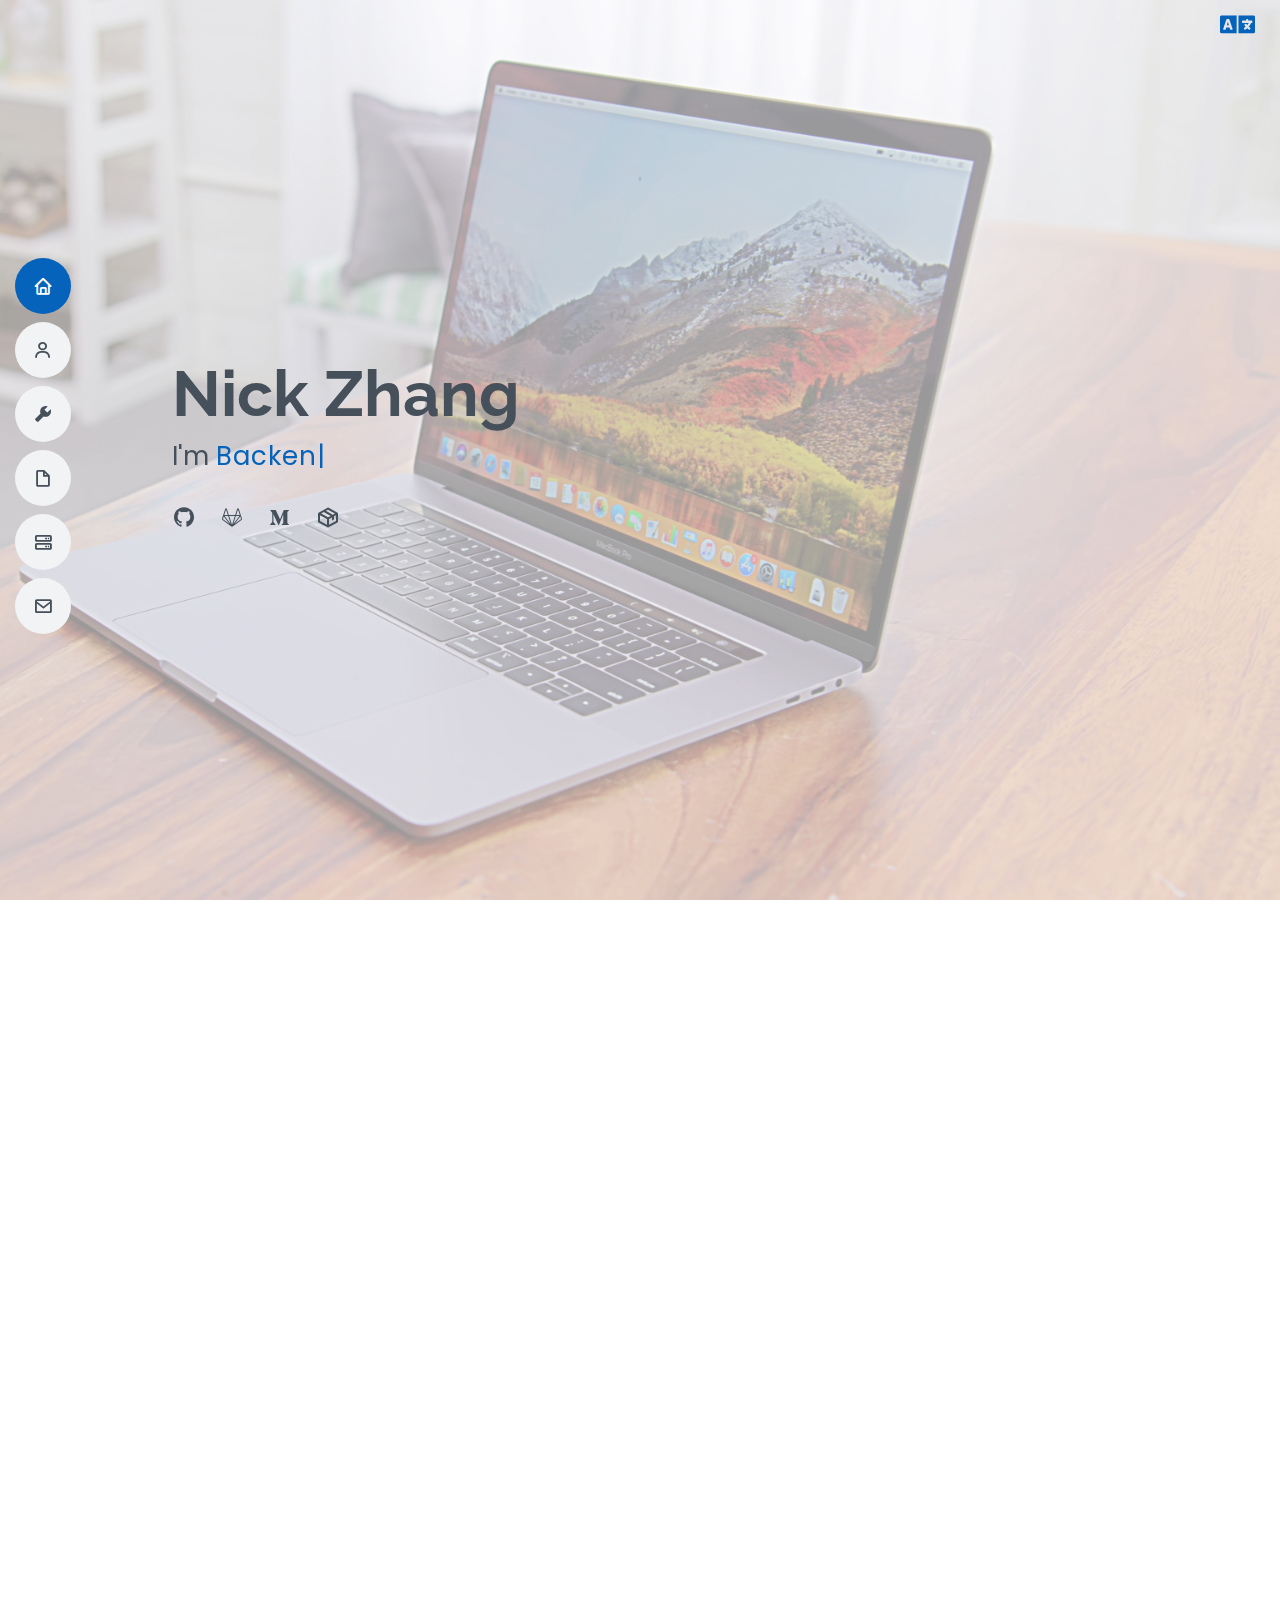
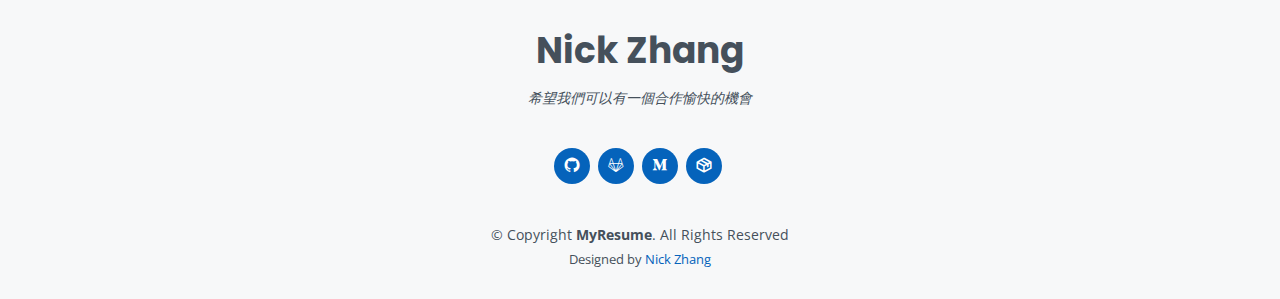
==== index_en.html @ 48a8ece5 "fix: 增肌index_en page(@nick)" ====
<!DOCTYPE html>
<html lang="en">

<head>
  <meta charset="utf-8">
  <meta content="width=device-width, initial-scale=1.0" name="viewport">

  <title>Resume</title>
  <meta content="" name="description">
  <meta content="" name="keywords">

  <!-- Favicons -->
  <link href="https://img.icons8.com/ios-glyphs/50/000000/resume.png" rel="icon">
  <link href="assets/img/apple-touch-icon.png" rel="apple-touch-icon">

  <!-- Google Fonts -->
  <link href="https://fonts.googleapis.com/css?family=Open+Sans:300,300i,400,400i,600,600i,700,700i|Raleway:300,300i,400,400i,500,500i,600,600i,700,700i|Poppins:300,300i,400,400i,500,500i,600,600i,700,700i" rel="stylesheet">

  <!-- Vendor CSS Files -->
  <link href="assets/vendor/aos/aos.css" rel="stylesheet">
  <link href="assets/vendor/bootstrap/css/bootstrap.min.css" rel="stylesheet">
  <link href="assets/vendor/bootstrap-icons/bootstrap-icons.css" rel="stylesheet">
  <link href="assets/vendor/boxicons/css/boxicons.min.css" rel="stylesheet">
  <link href="assets/vendor/glightbox/css/glightbox.min.css" rel="stylesheet">
  <link href="assets/vendor/swiper/swiper-bundle.min.css" rel="stylesheet">
  <link href="assets/vendor/fontawesome5/css/all.min.css" rel="stylesheet">

  <!-- Template Main CSS File -->
  <link href="assets/css/style.css" rel="stylesheet">

  <!-- =======================================================
  * Template Name: MyResume - v4.7.0
  * Template URL: https://bootstrapmade.com/free-html-bootstrap-template-my-resume/
  * Author: BootstrapMade.com
  * License: https://bootstrapmade.com/license/
  ======================================================== -->
</head>

<body>

  <!-- ======= Mobile nav toggle button ======= -->
  <!-- <button type="button" class="mobile-nav-toggle d-xl-none"><i class="bi bi-list mobile-nav-toggle"></i></button> -->
  <i class="bi bi-list mobile-nav-toggle d-xl-none"></i>
  <a href="./index.html" class="github"><i class="fas fa-language translation-nav-toggle"></i></a>
  
  <!-- ======= Header ======= -->
  <header id="header" class="d-flex flex-column justify-content-center">

    <nav id="navbar" class="navbar nav-menu">
      <ul>
        <li><a href="#hero" class="nav-link scrollto active"><i class="bx bx-home"></i> <span>Home</span></a></li>
        <li><a href="#about" class="nav-link scrollto"><i class="bx bx-user"></i> <span>About</span></a></li>
        <li><a href="#skills" class="nav-link scrollto"><i class="bx bxs-wrench"></i> <span>Skill</span></a></li>
        <li><a href="#resume" class="nav-link scrollto"><i class="bx bx-file-blank"></i> <span>Experience</span></a></li>
<!--        <li><a href="#portfolio" class="nav-link scrollto"><i class="bx bx-book-content"></i> <span>Portfolio</span></a></li>-->
        <li><a href="#services" class="nav-link scrollto"><i class="bx bx-server"></i> <span>Project</span></a></li>
        <li><a href="#contact" class="nav-link scrollto"><i class="bx bx-envelope"></i> <span>Contact</span></a></li>
      </ul>
    </nav><!-- .nav-menu -->

  </header><!-- End Header -->

  <!-- ======= Hero Section ======= -->
  <section id="hero" class="d-flex flex-column justify-content-center">
    <div class="container" data-aos="zoom-in" data-aos-delay="100">
      <h1>Nick Zhang</h1>
      <p>I'm <span class="typed" data-typed-items="Backend Developer, Project Manager, Programmer, Database Administer"></span></p>
      <div class="social-links">
        <a href="https://github.com/castion2293" target="_blank" class="github"><i class="bx bxl-github"></i></a>
        <a href="https://gitlab.com/castion2293" target="_blank" class="gitlab"><i class="bx bxl-gitlab"></i></a>
        <a href="https://castion2293.medium.com/" target="_blank" class="medium"><i class="bx bxl-medium"></i></a>
        <a href="https://packagist.org/users/castion2293/packages/" target="_blank" class="medium"><i class="bx bx-package"></i></a>
      </div>
    </div>
  </section><!-- End Hero -->

  <main id="main">

    <!-- ======= About Section ======= -->
    <section id="about" class="about">
      <div class="container" data-aos="fade-up">

        <div class="section-title">
          <h2>About</h2>
          <div class="d-none d-md-block">
            <p>我是一名喜歡研究程式開發的工程師，擅長後端的開發處理，主要是PHP語言，Laravel架構為主，資料庫的架構設計</p>
            <p>對於linux系統，docker容器，vue前端開發，分散式架構及Python爬蟲也有涉獵一些</p>
          </div>
          <div class="d-block d-md-none">
            <p>我是一名喜歡研究程式開發的工程師，擅長後端的開發處理，主要是PHP語言，Laravel架構為主，資料庫的架構設計，對於linux系統，docker容器，vue前端開發，分散式架構及Python爬蟲也有涉獵一些</p>
          </div>
        </div>

        <div class="row">
          <div class="col-lg-4">
            <img src="assets/img/DSC_0290.JPG" class="img-fluid" alt="">
          </div>
          <div class="col-lg-8 pt-4 pt-lg-0 content">
            <h3>基本資料</h3>
            <div class="row pt-3">
              <div class="col-lg-6">
                <ul>
                  <li><i class="bi bi-chevron-right"></i> <strong>姓名:</strong> <span>張榮凱</span></li>
                  <li><i class="bi bi-chevron-right"></i> <strong>生日:</strong> <span>1987/12/19</span></li>
                  <li><i class="bi bi-chevron-right"></i> <strong>學歷:</strong> <span>大學</span></li>
                  <li><i class="bi bi-chevron-right"></i> <strong>居住地:</strong> <span>台中, 台灣</span></li>
                </ul>
              </div>
              <div class="col-lg-6">
                <ul>
                  <li><i class="bi bi-chevron-right"></i> <strong>電話:</strong> <span>0968-751-760</span></li>
                  <li><i class="bi bi-chevron-right"></i> <strong>Email:</strong> <span>castion2293@yahoo.com.tw</span></li>
                  <li><i class="bi bi-chevron-right"></i> <strong>Line ID:</strong> <span>castion2293</span></li>
                  <li><i class="bi bi-chevron-right"></i> <strong>Telegram:</strong> <span>castion2293</span></li>
                </ul>
              </div>
            </div>
            <p class="p-3">
              目前在一家遊戲開發公司當任後端開發部門主管，專案開發負責人及資料庫維護管理者，帶領團隊人數約5人，程式開發經驗已經超過5年以上
            </p>
          </div>
        </div>

      </div>
    </section><!-- End About Section -->

    <!-- ======= Facts Section ======= -->
<!--    <section id="facts" class="facts">-->
<!--      <div class="container" data-aos="fade-up">-->

<!--        <div class="section-title">-->
<!--          <h2>Facts</h2>-->
<!--          <p>Magnam dolores commodi suscipit. Necessitatibus eius consequatur ex aliquid fuga eum quidem. Sit sint consectetur velit. Quisquam quos quisquam cupiditate. Et nemo qui impedit suscipit alias ea. Quia fugiat sit in iste officiis commodi quidem hic quas.</p>-->
<!--        </div>-->

<!--        <div class="row">-->

<!--          <div class="col-lg-3 col-md-6">-->
<!--            <div class="count-box">-->
<!--              <i class="bi bi-emoji-smile"></i>-->
<!--              <span data-purecounter-start="0" data-purecounter-end="232" data-purecounter-duration="1" class="purecounter"></span>-->
<!--              <p>Happy Clients</p>-->
<!--            </div>-->
<!--          </div>-->

<!--          <div class="col-lg-3 col-md-6 mt-5 mt-md-0">-->
<!--            <div class="count-box">-->
<!--              <i class="bi bi-journal-richtext"></i>-->
<!--              <span data-purecounter-start="0" data-purecounter-end="521" data-purecounter-duration="1" class="purecounter"></span>-->
<!--              <p>Projects</p>-->
<!--            </div>-->
<!--          </div>-->

<!--          <div class="col-lg-3 col-md-6 mt-5 mt-lg-0">-->
<!--            <div class="count-box">-->
<!--              <i class="bi bi-headset"></i>-->
<!--              <span data-purecounter-start="0" data-purecounter-end="1463" data-purecounter-duration="1" class="purecounter"></span>-->
<!--              <p>Hours Of Support</p>-->
<!--            </div>-->
<!--          </div>-->

<!--          <div class="col-lg-3 col-md-6 mt-5 mt-lg-0">-->
<!--            <div class="count-box">-->
<!--              <i class="bi bi-award"></i>-->
<!--              <span data-purecounter-start="0" data-purecounter-end="25" data-purecounter-duration="1" class="purecounter"></span>-->
<!--              <p>Awards</p>-->
<!--            </div>-->
<!--          </div>-->

<!--        </div>-->

<!--      </div>-->
<!--    </section>&lt;!&ndash; End Facts Section &ndash;&gt;-->

    <!-- ======= Skills Section ======= -->
    <section id="skills" class="skills section-bg">
      <div class="container" data-aos="fade-up">

        <div class="section-title">
          <h2>Skill</h2>
        </div>

        <div class="row skills-content">

          <div class="col-lg-6">
            <div class="progress">
              <span class="skill">PHP <i class="val">100%</i></span>
              <div class="progress-bar-wrap">
                <div class="progress-bar" role="progressbar" aria-valuenow="100" aria-valuemin="0" aria-valuemax="100"></div>
              </div>
            </div>
            <div class="progress">
              <span class="skill">MySQL <i class="val">100%</i></span>
              <div class="progress-bar-wrap">
                <div class="progress-bar" role="progressbar" aria-valuenow="100" aria-valuemin="0" aria-valuemax="100"></div>
              </div>
            </div>
            <div class="progress">
              <span class="skill">Redis <i class="val">90%</i></span>
              <div class="progress-bar-wrap">
                <div class="progress-bar" role="progressbar" aria-valuenow="90" aria-valuemin="0" aria-valuemax="100"></div>
              </div>
            </div>
            <div class="progress">
              <span class="skill">Linux <i class="val">90%</i></span>
              <div class="progress-bar-wrap">
                <div class="progress-bar" role="progressbar" aria-valuenow="90" aria-valuemin="0" aria-valuemax="100"></div>
              </div>
            </div>
            <div class="progress">
              <span class="skill">Gitlab CI/CD <i class="val">90%</i></span>
              <div class="progress-bar-wrap">
                <div class="progress-bar" role="progressbar" aria-valuenow="90" aria-valuemin="0" aria-valuemax="100"></div>
              </div>
            </div>
            <div class="progress">
              <span class="skill">Kubernetes <i class="val">80%</i></span>
              <div class="progress-bar-wrap">
                <div class="progress-bar" role="progressbar" aria-valuenow="80" aria-valuemin="0" aria-valuemax="100"></div>
              </div>
            </div>
            <div class="progress">
              <span class="skill">CSS <i class="val">70%</i></span>
              <div class="progress-bar-wrap">
                <div class="progress-bar" role="progressbar" aria-valuenow="70" aria-valuemin="0" aria-valuemax="100"></div>
              </div>
            </div>
            <div class="progress">
              <span class="skill">Vue.js <i class="val">80%</i></span>
              <div class="progress-bar-wrap">
                <div class="progress-bar" role="progressbar" aria-valuenow="80" aria-valuemin="0" aria-valuemax="100"></div>
              </div>
            </div>
            <div class="progress">
              <span class="skill">GCP <i class="val">80%</i></span>
              <div class="progress-bar-wrap">
                <div class="progress-bar" role="progressbar" aria-valuenow="80" aria-valuemin="0" aria-valuemax="100"></div>
              </div>
            </div>

          </div>

          <div class="col-lg-6">
            <div class="progress">
              <span class="skill">Laravel <i class="val">100%</i></span>
              <div class="progress-bar-wrap">
                <div class="progress-bar" role="progressbar" aria-valuenow="100" aria-valuemin="0" aria-valuemax="100"></div>
              </div>
            </div>
            <div class="progress">
              <span class="skill">Git <i class="val">90%</i></span>
              <div class="progress-bar-wrap">
                <div class="progress-bar" role="progressbar" aria-valuenow="90" aria-valuemin="0" aria-valuemax="100"></div>
              </div>
            </div>
            <div class="progress">
              <span class="skill">MongoDB <i class="val">90%</i></span>
              <div class="progress-bar-wrap">
                <div class="progress-bar" role="progressbar" aria-valuenow="90" aria-valuemin="0" aria-valuemax="100"></div>
              </div>
            </div>
            <div class="progress">
              <span class="skill">Ubuntu <i class="val">80%</i></span>
              <div class="progress-bar-wrap">
                <div class="progress-bar" role="progressbar" aria-valuenow="80" aria-valuemin="0" aria-valuemax="100"></div>
              </div>
            </div>
            <div class="progress">
              <span class="skill">Docker <i class="val">80%</i></span>
              <div class="progress-bar-wrap">
                <div class="progress-bar" role="progressbar" aria-valuenow="80" aria-valuemin="0" aria-valuemax="100"></div>
              </div>
            </div>
            <div class="progress">
              <span class="skill">HTML <i class="val">100%</i></span>
              <div class="progress-bar-wrap">
                <div class="progress-bar" role="progressbar" aria-valuenow="100" aria-valuemin="0" aria-valuemax="100"></div>
              </div>
            </div>
            <div class="progress">
              <span class="skill">Javascript <i class="val">80%</i></span>
              <div class="progress-bar-wrap">
                <div class="progress-bar" role="progressbar" aria-valuenow="80" aria-valuemin="0" aria-valuemax="100"></div>
              </div>
            </div>
            <div class="progress">
              <span class="skill">Python <i class="val">70%</i></span>
              <div class="progress-bar-wrap">
                <div class="progress-bar" role="progressbar" aria-valuenow="70" aria-valuemin="0" aria-valuemax="100"></div>
              </div>
            </div>
            <div class="progress">
              <span class="skill">AWS <i class="val">80%</i></span>
              <div class="progress-bar-wrap">
                <div class="progress-bar" role="progressbar" aria-valuenow="80" aria-valuemin="0" aria-valuemax="100"></div>
              </div>
            </div>

          </div>

        </div>

      </div>
    </section><!-- End Skills Section -->

    <!-- ======= Resume Section ======= -->
    <section id="resume" class="resume">
      <div class="container" data-aos="fade-up">

        <div class="section-title">
          <h2>Experience</h2>
        </div>

        <div class="row">
          <div class="col-lg-6">
            <h3 class="resume-title">工作</h3>
            <div class="resume-item">
              <h4>後端部門主管</h4>
              <h5>2020 - 現在</h5>
              <p><em>雍海科技, 台中</em></p>
              <ul>
                <li>後端部門負責人</li>
                <li>管理後端團隊 人數5人</li>
                <li>專案開發與決策設計負責人</li>
                <li>PHP後端程式開發 / gitlab CI/CD 自動化部屬 / GCP雲端主機架設 </li>
                <li>例行維護工作與新功能添加 </li>
              </ul>
              <p><em>實務經驗</em></p>
              <ul>
                <li>資料庫讀寫分離(MySQL)，並使用索引優化百萬級別的大表</li>
                <li>NoSQL應用(使用MongoDB)</li>
                <li>為舊有專案翻修Lagacy Code並補上單元測試及應用端的效能改善</li>
              </ul>
            </div>
            <div class="resume-item">
              <h4>後端工程師</h4>
              <h5>2017 - 2020</h5>
              <p><em>儁上科技, 台中</em></p>
              <ul>
                <li>開發遊戲平台及後台管理系統(Laravel框架)</li>
                <li>功能模組抽離 / 第三方API串接 / 微服務導向設計</li>
                <li>舊專案重構及測試撰寫</li>
              </ul>
              <p><em>實務經驗</em></p>
              <ul>
                <li>大型遊戲前台及後台開發，可供上萬會員使用</li>
                <li>遊戲功能模組獨立成分散式架構，供第三方客戶串接更加方便</li>
              </ul>
            </div>
            <div class="resume-item">
              <h4>技術服務工程師</h4>
              <h5>2015 - 2016</h5>
              <p><em>羅博特科技, 台中</em></p>
              <ul>
                <li>協助客戶導入機械手臂自動化並做問題排除</li>
                <li>反應客戶問題並以英文與原廠溝通</li>
              </ul>
              <p><em>實務經驗</em></p>
              <ul>
                <li>PC base與Robot系統整合</li>
                <li>Robot與視覺整合及動態追片</li>
                <li>4軸及6軸Robot自動化應用</li>
              </ul>
            </div>
          </div>
          <div class="col-lg-6">
            <h3 class="resume-title">學歷</h3>
            <div class="resume-item">
              <h4>電腦科學</h4>
              <h5>2016 - 2017</h5>
              <p><em>LDS Business College, Salt Lake City, UT</em></p>
              <ul>
                <li>設計線上點餐系統 並以此作品參加校內創業競賽</li>
              </ul>
            </div>
            <div class="resume-item">
              <h4>機械工程</h4>
              <h5>2006 - 2010</h5>
              <p><em>中興大學, 台中</em></p>
              <ul>
                <li>C語言撰寫OpenCV影像處理</li>
                <li>專題競賽全系第三名</li>
              </ul>
            </div>
          </div>
        </div>

      </div>
    </section><!-- End Resume Section -->

    <!-- ======= Portfolio Section ======= -->
<!--    <section id="portfolio" class="portfolio section-bg">-->
<!--      <div class="container" data-aos="fade-up">-->

<!--        <div class="section-title">-->
<!--          <h2>Portfolio</h2>-->
<!--          <p>Magnam dolores commodi suscipit. Necessitatibus eius consequatur ex aliquid fuga eum quidem. Sit sint consectetur velit. Quisquam quos quisquam cupiditate. Et nemo qui impedit suscipit alias ea. Quia fugiat sit in iste officiis commodi quidem hic quas.</p>-->
<!--        </div>-->

<!--        <div class="row">-->
<!--          <div class="col-lg-12 d-flex justify-content-center" data-aos="fade-up" data-aos-delay="100">-->
<!--            <ul id="portfolio-flters">-->
<!--              <li data-filter="*" class="filter-active">All</li>-->
<!--              <li data-filter=".filter-app">App</li>-->
<!--              <li data-filter=".filter-card">Card</li>-->
<!--              <li data-filter=".filter-web">Web</li>-->
<!--            </ul>-->
<!--          </div>-->
<!--        </div>-->

<!--        <div class="row portfolio-container" data-aos="fade-up" data-aos-delay="200">-->

<!--          <div class="col-lg-4 col-md-6 portfolio-item filter-app">-->
<!--            <div class="portfolio-wrap">-->
<!--              <img src="assets/img/portfolio/portfolio-1.jpg" class="img-fluid" alt="">-->
<!--              <div class="portfolio-info">-->
<!--                <h4>App 1</h4>-->
<!--                <p>App</p>-->
<!--                <div class="portfolio-links">-->
<!--                  <a href="assets/img/portfolio/portfolio-1.jpg" data-gallery="portfolioGallery" class="portfolio-lightbox" title="App 1"><i class="bx bx-plus"></i></a>-->
<!--                  <a href="portfolio-details.html" class="portfolio-details-lightbox" data-glightbox="type: external" title="Portfolio Details"><i class="bx bx-link"></i></a>-->
<!--                </div>-->
<!--              </div>-->
<!--            </div>-->
<!--          </div>-->

<!--          <div class="col-lg-4 col-md-6 portfolio-item filter-web">-->
<!--            <div class="portfolio-wrap">-->
<!--              <img src="assets/img/portfolio/portfolio-2.jpg" class="img-fluid" alt="">-->
<!--              <div class="portfolio-info">-->
<!--                <h4>Web 3</h4>-->
<!--                <p>Web</p>-->
<!--                <div class="portfolio-links">-->
<!--                  <a href="assets/img/portfolio/portfolio-2.jpg" data-gallery="portfolioGallery" class="portfolio-lightbox" title="Web 3"><i class="bx bx-plus"></i></a>-->
<!--                  <a href="portfolio-details.html" class="portfolio-details-lightbox" data-glightbox="type: external" title="Portfolio Details"><i class="bx bx-link"></i></a>-->
<!--                </div>-->
<!--              </div>-->
<!--            </div>-->
<!--          </div>-->

<!--          <div class="col-lg-4 col-md-6 portfolio-item filter-app">-->
<!--            <div class="portfolio-wrap">-->
<!--              <img src="assets/img/portfolio/portfolio-3.jpg" class="img-fluid" alt="">-->
<!--              <div class="portfolio-info">-->
<!--                <h4>App 2</h4>-->
<!--                <p>App</p>-->
<!--                <div class="portfolio-links">-->
<!--                  <a href="assets/img/portfolio/portfolio-3.jpg" data-gallery="portfolioGallery" class="portfolio-lightbox" title="App 2"><i class="bx bx-plus"></i></a>-->
<!--                  <a href="portfolio-details.html" class="portfolio-details-lightbox" data-glightbox="type: external" title="Portfolio Details"><i class="bx bx-link"></i></a>-->
<!--                </div>-->
<!--              </div>-->
<!--            </div>-->
<!--          </div>-->

<!--          <div class="col-lg-4 col-md-6 portfolio-item filter-card">-->
<!--            <div class="portfolio-wrap">-->
<!--              <img src="assets/img/portfolio/portfolio-4.jpg" class="img-fluid" alt="">-->
<!--              <div class="portfolio-info">-->
<!--                <h4>Card 2</h4>-->
<!--                <p>Card</p>-->
<!--                <div class="portfolio-links">-->
<!--                  <a href="assets/img/portfolio/portfolio-4.jpg" data-gallery="portfolioGallery" class="portfolio-lightbox" title="Card 2"><i class="bx bx-plus"></i></a>-->
<!--                  <a href="portfolio-details.html" class="portfolio-details-lightbox" data-glightbox="type: external" title="Portfolio Details"><i class="bx bx-link"></i></a>-->
<!--                </div>-->
<!--              </div>-->
<!--            </div>-->
<!--          </div>-->

<!--          <div class="col-lg-4 col-md-6 portfolio-item filter-web">-->
<!--            <div class="portfolio-wrap">-->
<!--              <img src="assets/img/portfolio/portfolio-5.jpg" class="img-fluid" alt="">-->
<!--              <div class="portfolio-info">-->
<!--                <h4>Web 2</h4>-->
<!--                <p>Web</p>-->
<!--                <div class="portfolio-links">-->
<!--                  <a href="assets/img/portfolio/portfolio-5.jpg" data-gallery="portfolioGallery" class="portfolio-lightbox" title="Web 2"><i class="bx bx-plus"></i></a>-->
<!--                  <a href="portfolio-details.html" class="portfolio-details-lightbox" data-glightbox="type: external" title="Portfolio Details"><i class="bx bx-link"></i></a>-->
<!--                </div>-->
<!--              </div>-->
<!--            </div>-->
<!--          </div>-->

<!--          <div class="col-lg-4 col-md-6 portfolio-item filter-app">-->
<!--            <div class="portfolio-wrap">-->
<!--              <img src="assets/img/portfolio/portfolio-6.jpg" class="img-fluid" alt="">-->
<!--              <div class="portfolio-info">-->
<!--                <h4>App 3</h4>-->
<!--                <p>App</p>-->
<!--                <div class="portfolio-links">-->
<!--                  <a href="assets/img/portfolio/portfolio-6.jpg" data-gallery="portfolioGallery" class="portfolio-lightbox" title="App 3"><i class="bx bx-plus"></i></a>-->
<!--                  <a href="portfolio-details.html" class="portfolio-details-lightbox" data-glightbox="type: external" title="Portfolio Details"><i class="bx bx-link"></i></a>-->
<!--                </div>-->
<!--              </div>-->
<!--            </div>-->
<!--          </div>-->

<!--          <div class="col-lg-4 col-md-6 portfolio-item filter-card">-->
<!--            <div class="portfolio-wrap">-->
<!--              <img src="assets/img/portfolio/portfolio-7.jpg" class="img-fluid" alt="">-->
<!--              <div class="portfolio-info">-->
<!--                <h4>Card 1</h4>-->
<!--                <p>Card</p>-->
<!--                <div class="portfolio-links">-->
<!--                  <a href="assets/img/portfolio/portfolio-7.jpg" data-gallery="portfolioGallery" class="portfolio-lightbox" title="Card 1"><i class="bx bx-plus"></i></a>-->
<!--                  <a href="portfolio-details.html" class="portfolio-details-lightbox" data-glightbox="type: external" title="Portfolio Details"><i class="bx bx-link"></i></a>-->
<!--                </div>-->
<!--              </div>-->
<!--            </div>-->
<!--          </div>-->

<!--          <div class="col-lg-4 col-md-6 portfolio-item filter-card">-->
<!--            <div class="portfolio-wrap">-->
<!--              <img src="assets/img/portfolio/portfolio-8.jpg" class="img-fluid" alt="">-->
<!--              <div class="portfolio-info">-->
<!--                <h4>Card 3</h4>-->
<!--                <p>Card</p>-->
<!--                <div class="portfolio-links">-->
<!--                  <a href="assets/img/portfolio/portfolio-8.jpg" data-gallery="portfolioGallery" class="portfolio-lightbox" title="Card 3"><i class="bx bx-plus"></i></a>-->
<!--                  <a href="portfolio-details.html" class="portfolio-details-lightbox" data-glightbox="type: external" title="Portfolio Details"><i class="bx bx-link"></i></a>-->
<!--                </div>-->
<!--              </div>-->
<!--            </div>-->
<!--          </div>-->

<!--          <div class="col-lg-4 col-md-6 portfolio-item filter-web">-->
<!--            <div class="portfolio-wrap">-->
<!--              <img src="assets/img/portfolio/portfolio-9.jpg" class="img-fluid" alt="">-->
<!--              <div class="portfolio-info">-->
<!--                <h4>Web 3</h4>-->
<!--                <p>Web</p>-->
<!--                <div class="portfolio-links">-->
<!--                  <a href="assets/img/portfolio/portfolio-9.jpg" data-gallery="portfolioGallery" class="portfolio-lightbox" title="Web 3"><i class="bx bx-plus"></i></a>-->
<!--                  <a href="portfolio-details.html" class="portfolio-details-lightbox" data-glightbox="type: external" title="Portfolio Details"><i class="bx bx-link"></i></a>-->
<!--                </div>-->
<!--              </div>-->
<!--            </div>-->
<!--          </div>-->

<!--        </div>-->

<!--      </div>-->
<!--    </section>&lt;!&ndash; End Portfolio Section &ndash;&gt;-->

    <!-- ======= Services Section ======= -->
    <section id="services" class="services">
      <div class="container" data-aos="fade-up">

        <div class="section-title">
          <h2>Project</h2>
        </div>

        <h3>套件開發</h3>

        <div class="row my-3">
          <div class="col-lg-4 col-md-6 my-1" data-aos="zoom-in" data-aos-delay="100">
            <div class="icon-box iconbox-blue">
              <div class="icon">
                <svg width="100" height="100" viewBox="0 0 600 600" xmlns="http://www.w3.org/2000/svg">
                  <path stroke="none" stroke-width="0" fill="#f5f5f5" d="M300,521.0016835830174C376.1290562159157,517.8887921683347,466.0731472004068,529.7835943286574,510.70327084640275,468.03025145048787C554.3714126377745,407.6079735673963,508.03601936045806,328.9844924480964,491.2728898941984,256.3432110539036C474.5976632858925,184.082847569629,479.9380746630129,96.60480741107993,416.23090153303,58.64404602377083C348.86323505073057,18.502131276798302,261.93793281208167,40.57373210992963,193.5410806939664,78.93577620505333C130.42746243093433,114.334589627462,98.30271207620316,179.96522072025542,76.75703585869454,249.04625023123273C51.97151888228291,328.5150500222984,13.704378332031375,421.85034740162234,66.52175969318436,486.19268352777647C119.04800174914682,550.1803526380478,217.28368757567262,524.383925680826,300,521.0016835830174"></path>
                </svg>
                <i class="bx bx-history"></i>
              </div>
              <h4>operation-record</h4>
              <p>操作紀錄 - 收集器</p>
              <a href="https://github.com/castion2293/operation-record" target="_blank" class="github">
                <i class="bx bxl-github h1"></i>
              </a>
            </div>
          </div>

          <div class="col-lg-4 col-md-6 my-1" data-aos="zoom-in" data-aos-delay="200">
            <div class="icon-box iconbox-orange ">
              <div class="icon">
                <svg width="100" height="100" viewBox="0 0 600 600" xmlns="http://www.w3.org/2000/svg">
                  <path stroke="none" stroke-width="0" fill="#f5f5f5" d="M300,582.0697525312426C382.5290701553225,586.8405444964366,449.9789794690241,525.3245884688669,502.5850820975895,461.55621195738473C556.606425686781,396.0723002908107,615.8543463187945,314.28637112970534,586.6730223649479,234.56875336149918C558.9533121215079,158.8439757836574,454.9685369536778,164.00468322053177,381.49747125262974,130.76875717737553C312.15926192815925,99.40240125094834,248.97055460311594,18.661163978235184,179.8680185752513,50.54337015887873C110.5421016452524,82.52863877960104,119.82277516462835,180.83849132639028,109.12597500060166,256.43424936330496C100.08760227029461,320.3096726198365,92.17705696193138,384.0621239912766,124.79988738764834,439.7174275375508C164.83382741302287,508.01625554203684,220.96474134820875,577.5009287672846,300,582.0697525312426"></path>
                </svg>
                <i class="bx bxs-user-badge"></i>
              </div>
              <h4>permission</h4>
              <p>權限管理器</p>
              <a href="https://github.com/castion2293/permission" target="_blank" class="github">
                <i class="bx bxl-github h1"></i>
              </a>
            </div>
          </div>

          <div class="col-lg-4 col-md-6 my-1" data-aos="zoom-in" data-aos-delay="300">
            <div class="icon-box iconbox-pink">
              <div class="icon">
                <svg width="100" height="100" viewBox="0 0 600 600" xmlns="http://www.w3.org/2000/svg">
                  <path stroke="none" stroke-width="0" fill="#f5f5f5" d="M300,541.5067337569781C382.14930387511276,545.0595476570109,479.8736841581634,548.3450877840088,526.4010558755058,480.5488172755941C571.5218469581645,414.80211281144784,517.5187510058486,332.0715597781072,496.52539010469104,255.14436215662573C477.37192572678356,184.95920475031193,473.57363656557914,105.61284051026155,413.0603344069578,65.22779650032875C343.27470386102294,18.654635553484475,251.2091493199835,5.337323636656869,175.0934190732945,40.62881213300186C97.87086631185822,76.43348514350839,51.98124368387456,156.15599469081315,36.44837278890362,239.84606092416172C21.716077023791087,319.22268207091537,43.775223500013084,401.1760424656574,96.891909868211,461.97329694683043C147.22146801428983,519.5804099606455,223.5754009179313,538.201503339737,300,541.5067337569781"></path>
                </svg>
                <i class="bx bx-notepad"></i>
              </div>
              <h4>logger</h4>
              <p>Log紀錄 - 收集器</p>
              <a href="https://github.com/castion2293/logger" target="_blank" class="github">
                <i class="bx bxl-github h1"></i>
              </a>
            </div>
          </div>

          <div class="col-lg-4 col-md-6 my-1" data-aos="zoom-in" data-aos-delay="100">
            <div class="icon-box iconbox-yellow">
              <div class="icon">
                <svg width="100" height="100" viewBox="0 0 600 600" xmlns="http://www.w3.org/2000/svg">
                  <path stroke="none" stroke-width="0" fill="#f5f5f5" d="M300,521.0016835830174C376.1290562159157,517.8887921683347,466.0731472004068,529.7835943286574,510.70327084640275,468.03025145048787C554.3714126377745,407.6079735673963,508.03601936045806,328.9844924480964,491.2728898941984,256.3432110539036C474.5976632858925,184.082847569629,479.9380746630129,96.60480741107993,416.23090153303,58.64404602377083C348.86323505073057,18.502131276798302,261.93793281208167,40.57373210992963,193.5410806939664,78.93577620505333C130.42746243093433,114.334589627462,98.30271207620316,179.96522072025542,76.75703585869454,249.04625023123273C51.97151888228291,328.5150500222984,13.704378332031375,421.85034740162234,66.52175969318436,486.19268352777647C119.04800174914682,550.1803526380478,217.28368757567262,524.383925680826,300,521.0016835830174"></path>
                </svg>
                <i class="bx bx-game"></i>
              </div>
              <h4>game-hub</h4>
              <p>遊戲整合橋接器</p>
              <a href="https://github.com/castion2293/game-hub" target="_blank" class="github">
                <i class="bx bxl-github h1"></i>
              </a>
            </div>
          </div>

          <div class="col-lg-4 col-md-6 my-1" data-aos="zoom-in" data-aos-delay="200">
            <div class="icon-box iconbox-red ">
              <div class="icon">
                <svg width="100" height="100" viewBox="0 0 600 600" xmlns="http://www.w3.org/2000/svg">
                  <path stroke="none" stroke-width="0" fill="#f5f5f5" d="M300,582.0697525312426C382.5290701553225,586.8405444964366,449.9789794690241,525.3245884688669,502.5850820975895,461.55621195738473C556.606425686781,396.0723002908107,615.8543463187945,314.28637112970534,586.6730223649479,234.56875336149918C558.9533121215079,158.8439757836574,454.9685369536778,164.00468322053177,381.49747125262974,130.76875717737553C312.15926192815925,99.40240125094834,248.97055460311594,18.661163978235184,179.8680185752513,50.54337015887873C110.5421016452524,82.52863877960104,119.82277516462835,180.83849132639028,109.12597500060166,256.43424936330496C100.08760227029461,320.3096726198365,92.17705696193138,384.0621239912766,124.79988738764834,439.7174275375508C164.83382741302287,508.01625554203684,220.96474134820875,577.5009287672846,300,582.0697525312426"></path>
                </svg>
                <i class="bx bx-money"></i>
              </div>
              <h4>paytool</h4>
              <p>第三方支付工具</p>
              <a href="https://github.com/castion2293/paytool" target="_blank" class="github">
                <i class="bx bxl-github h1"></i>
              </a>
            </div>
          </div>

          <div class="col-lg-4 col-md-6 my-1" data-aos="zoom-in" data-aos-delay="300">
            <div class="icon-box iconbox-teal">
              <div class="icon">
                <svg width="100" height="100" viewBox="0 0 600 600" xmlns="http://www.w3.org/2000/svg">
                  <path stroke="none" stroke-width="0" fill="#f5f5f5" d="M300,541.5067337569781C382.14930387511276,545.0595476570109,479.8736841581634,548.3450877840088,526.4010558755058,480.5488172755941C571.5218469581645,414.80211281144784,517.5187510058486,332.0715597781072,496.52539010469104,255.14436215662573C477.37192572678356,184.95920475031193,473.57363656557914,105.61284051026155,413.0603344069578,65.22779650032875C343.27470386102294,18.654635553484475,251.2091493199835,5.337323636656869,175.0934190732945,40.62881213300186C97.87086631185822,76.43348514350839,51.98124368387456,156.15599469081315,36.44837278890362,239.84606092416172C21.716077023791087,319.22268207091537,43.775223500013084,401.1760424656574,96.891909868211,461.97329694683043C147.22146801428983,519.5804099606455,223.5754009179313,538.201503339737,300,541.5067337569781"></path>
                </svg>
                <i class="bx bxs-coupon"></i>
              </div>
              <h4>ecpay-invoice</h4>
              <p>綠界 - 發票系統</p>
              <a href="https://github.com/castion2293/ecpay-invoice" target="_blank" class="github">
                <i class="bx bxl-github h1"></i>
              </a>
            </div>
          </div>

          <div class="col-lg-4 col-md-6 my-1" data-aos="zoom-in" data-aos-delay="100">
            <div class="icon-box iconbox-blue">
              <div class="icon">
                <svg width="100" height="100" viewBox="0 0 600 600" xmlns="http://www.w3.org/2000/svg">
                  <path stroke="none" stroke-width="0" fill="#f5f5f5" d="M300,521.0016835830174C376.1290562159157,517.8887921683347,466.0731472004068,529.7835943286574,510.70327084640275,468.03025145048787C554.3714126377745,407.6079735673963,508.03601936045806,328.9844924480964,491.2728898941984,256.3432110539036C474.5976632858925,184.082847569629,479.9380746630129,96.60480741107993,416.23090153303,58.64404602377083C348.86323505073057,18.502131276798302,261.93793281208167,40.57373210992963,193.5410806939664,78.93577620505333C130.42746243093433,114.334589627462,98.30271207620316,179.96522072025542,76.75703585869454,249.04625023123273C51.97151888228291,328.5150500222984,13.704378332031375,421.85034740162234,66.52175969318436,486.19268352777647C119.04800174914682,550.1803526380478,217.28368757567262,524.383925680826,300,521.0016835830174"></path>
                </svg>
                <i class="bx bxs-truck"></i>
              </div>
              <h4>ecpay-express</h4>
              <p>綠界 - 物流系統</p>
              <a href="https://github.com/castion2293/ecpay-express" target="_blank" class="github">
                <i class="bx bxl-github h1"></i>
              </a>
            </div>
          </div>
      </div>

        <h3 class="mt-3">網站開發</h3>

        <div class="row">
          <div class="col-lg-4 col-md-6 mt-4" data-aos="zoom-in" data-aos-delay="100">
            <div class="icon-box iconbox-yellow">
              <div class="icon">
                <svg width="100" height="100" viewBox="0 0 600 600" xmlns="http://www.w3.org/2000/svg">
                  <path stroke="none" stroke-width="0" fill="#f5f5f5" d="M300,503.46388370962813C374.79870501325706,506.71871716319447,464.8034551963731,527.1746412648533,510.4981551193396,467.86667711651364C555.9287308511215,408.9015244558933,512.6030010748507,327.5744911775523,490.211057578863,256.5855673507754C471.097692560561,195.9906835881958,447.69079081568157,138.11976852964426,395.19560036434837,102.3242989838813C329.3053358748298,57.3949838291264,248.02791733380457,8.279543830951368,175.87071277845988,42.242879143198664C103.41431057327972,76.34704239035025,93.79494320519305,170.9812938413882,81.28167332365135,250.07896920659033C70.17666984294237,320.27484674793965,64.84698225790005,396.69656628748305,111.28512138212992,450.4950937839243C156.20124167950087,502.5303643271138,231.32542653798444,500.4755392045468,300,503.46388370962813"></path>
                </svg>
                <i class="bx bx-line-chart"></i>
              </div>
              <h4>Taiwan Stock</h4>
              <p>股票看盤平台</p>
              <a href="https://gitlab.com/castion2293/taiwan-stock" target="_blank" class="github">
                <i class="bx bxl-gitlab h1"></i>
              </a>
            </div>
          </div>

<!--          <div class="col-lg-4 col-md-6 d-flex align-items-stretch mt-4" data-aos="zoom-in" data-aos-delay="200">-->
<!--            <div class="icon-box iconbox-red">-->
<!--              <div class="icon">-->
<!--                <svg width="100" height="100" viewBox="0 0 600 600" xmlns="http://www.w3.org/2000/svg">-->
<!--                  <path stroke="none" stroke-width="0" fill="#f5f5f5" d="M300,532.3542879108572C369.38199826031484,532.3153073249985,429.10787420159085,491.63046689027357,474.5244479745417,439.17860296908856C522.8885846962883,383.3225815378663,569.1668002868075,314.3205725914397,550.7432151929288,242.7694973846089C532.6665558377875,172.5657663291529,456.2379748765914,142.6223662098291,390.3689995646985,112.34683881706744C326.66090330228417,83.06452184765237,258.84405631176094,53.51806209861945,193.32584062364296,78.48882559362697C121.61183558270385,105.82097193414197,62.805066853699245,167.19869350419734,48.57481801355237,242.6138429142374C34.843463184063346,315.3850353017275,76.69343916112496,383.4422959591041,125.22947124332185,439.3748458443577C170.7312796277747,491.8107796887764,230.57421082200815,532.3932930995766,300,532.3542879108572"></path>-->
<!--                </svg>-->
<!--                <i class="bx bx-slideshow"></i>-->
<!--              </div>-->
<!--              <h4><a href="">Dele Cardo</a></h4>-->
<!--              <p>Quis consequatur saepe eligendi voluptatem consequatur dolor consequuntur</p>-->
<!--            </div>-->
<!--          </div>-->

<!--          <div class="col-lg-4 col-md-6 d-flex align-items-stretch mt-4" data-aos="zoom-in" data-aos-delay="300">-->
<!--            <div class="icon-box iconbox-teal">-->
<!--              <div class="icon">-->
<!--                <svg width="100" height="100" viewBox="0 0 600 600" xmlns="http://www.w3.org/2000/svg">-->
<!--                  <path stroke="none" stroke-width="0" fill="#f5f5f5" d="M300,566.797414625762C385.7384707136149,576.1784315230908,478.7894351017131,552.8928747891023,531.9192734346935,484.94944893311C584.6109503024035,417.5663521118492,582.489472248146,322.67544863468447,553.9536738515405,242.03673114598146C529.1557734026468,171.96086150256528,465.24506316201064,127.66468636344209,395.9583748389544,100.7403814666027C334.2173773831606,76.7482773500951,269.4350130405921,84.62216499799875,207.1952322260088,107.2889140133804C132.92018162631612,134.33871894543012,41.79353780512637,160.00259165414826,22.644507872594943,236.69541883565114C3.319112789854554,314.0945973066697,72.72355303640163,379.243833228382,124.04198916343866,440.3218312028393C172.9286146004772,498.5055451809895,224.45579914871206,558.5317968840102,300,566.797414625762"></path>-->
<!--                </svg>-->
<!--                <i class="bx bx-arch"></i>-->
<!--              </div>-->
<!--              <h4><a href="">Divera Don</a></h4>-->
<!--              <p>Modi nostrum vel laborum. Porro fugit error sit minus sapiente sit aspernatur</p>-->
<!--            </div>-->
<!--          </div>-->
<!--        </div>-->

      </div>
    </section><!-- End Services Section -->

    <!-- ======= Testimonials Section ======= -->
<!--    <section id="testimonials" class="testimonials section-bg">-->
<!--      <div class="container" data-aos="fade-up">-->

<!--        <div class="section-title">-->
<!--          <h2>Testimonials</h2>-->
<!--        </div>-->

<!--        <div class="testimonials-slider swiper" data-aos="fade-up" data-aos-delay="100">-->
<!--          <div class="swiper-wrapper">-->

<!--            <div class="swiper-slide">-->
<!--              <div class="testimonial-item">-->
<!--                <img src="assets/img/testimonials/testimonials-1.jpg" class="testimonial-img" alt="">-->
<!--                <h3>Saul Goodman</h3>-->
<!--                <h4>Ceo &amp; Founder</h4>-->
<!--                <p>-->
<!--                  <i class="bx bxs-quote-alt-left quote-icon-left"></i>-->
<!--                  Proin iaculis purus consequat sem cure digni ssim donec porttitora entum suscipit rhoncus. Accusantium quam, ultricies eget id, aliquam eget nibh et. Maecen aliquam, risus at semper.-->
<!--                  <i class="bx bxs-quote-alt-right quote-icon-right"></i>-->
<!--                </p>-->
<!--              </div>-->
<!--            </div>&lt;!&ndash; End testimonial item &ndash;&gt;-->

<!--            <div class="swiper-slide">-->
<!--              <div class="testimonial-item">-->
<!--                <img src="assets/img/testimonials/testimonials-2.jpg" class="testimonial-img" alt="">-->
<!--                <h3>Sara Wilsson</h3>-->
<!--                <h4>Designer</h4>-->
<!--                <p>-->
<!--                  <i class="bx bxs-quote-alt-left quote-icon-left"></i>-->
<!--                  Export tempor illum tamen malis malis eram quae irure esse labore quem cillum quid cillum eram malis quorum velit fore eram velit sunt aliqua noster fugiat irure amet legam anim culpa.-->
<!--                  <i class="bx bxs-quote-alt-right quote-icon-right"></i>-->
<!--                </p>-->
<!--              </div>-->
<!--            </div>&lt;!&ndash; End testimonial item &ndash;&gt;-->

<!--            <div class="swiper-slide">-->
<!--              <div class="testimonial-item">-->
<!--                <img src="assets/img/testimonials/testimonials-3.jpg" class="testimonial-img" alt="">-->
<!--                <h3>Jena Karlis</h3>-->
<!--                <h4>Store Owner</h4>-->
<!--                <p>-->
<!--                  <i class="bx bxs-quote-alt-left quote-icon-left"></i>-->
<!--                  Enim nisi quem export duis labore cillum quae magna enim sint quorum nulla quem veniam duis minim tempor labore quem eram duis noster aute amet eram fore quis sint minim.-->
<!--                  <i class="bx bxs-quote-alt-right quote-icon-right"></i>-->
<!--                </p>-->
<!--              </div>-->
<!--            </div>&lt;!&ndash; End testimonial item &ndash;&gt;-->

<!--            <div class="swiper-slide">-->
<!--              <div class="testimonial-item">-->
<!--                <img src="assets/img/testimonials/testimonials-4.jpg" class="testimonial-img" alt="">-->
<!--                <h3>Matt Brandon</h3>-->
<!--                <h4>Freelancer</h4>-->
<!--                <p>-->
<!--                  <i class="bx bxs-quote-alt-left quote-icon-left"></i>-->
<!--                  Fugiat enim eram quae cillum dolore dolor amet nulla culpa multos export minim fugiat minim velit minim dolor enim duis veniam ipsum anim magna sunt elit fore quem dolore labore illum veniam.-->
<!--                  <i class="bx bxs-quote-alt-right quote-icon-right"></i>-->
<!--                </p>-->
<!--              </div>-->
<!--            </div>&lt;!&ndash; End testimonial item &ndash;&gt;-->

<!--            <div class="swiper-slide">-->
<!--              <div class="testimonial-item">-->
<!--                <img src="assets/img/testimonials/testimonials-5.jpg" class="testimonial-img" alt="">-->
<!--                <h3>John Larson</h3>-->
<!--                <h4>Entrepreneur</h4>-->
<!--                <p>-->
<!--                  <i class="bx bxs-quote-alt-left quote-icon-left"></i>-->
<!--                  Quis quorum aliqua sint quem legam fore sunt eram irure aliqua veniam tempor noster veniam enim culpa labore duis sunt culpa nulla illum cillum fugiat legam esse veniam culpa fore nisi cillum quid.-->
<!--                  <i class="bx bxs-quote-alt-right quote-icon-right"></i>-->
<!--                </p>-->
<!--              </div>-->
<!--            </div>&lt;!&ndash; End testimonial item &ndash;&gt;-->

<!--          </div>-->
<!--          <div class="swiper-pagination"></div>-->
<!--        </div>-->

<!--      </div>-->
<!--    </section>&lt;!&ndash; End Testimonials Section &ndash;&gt;-->

    <!-- ======= Contact Section ======= -->
    <section id="contact" class="about contact">
      <div class="container" data-aos="fade-up">

        <div class="section-title">
          <h2>Contact</h2>
        </div>

        <div class="row">

          <div class="col-lg-4 offset-lg-1">
              <div class="info">
                <div class="phone">
                  <i class="bi bi-phone"></i>
                  <h4>電話:</h4>
                  <p>0968-751-760</p>
                  <p>(方便通話時間: 工作日 9am~6pm)</p>
                </div>

                <div class="email">
                  <i class="bi bi-envelope"></i>
                  <h4>Email:</h4>
                  <p>castion2293@yahoo.com.tw</p>
                </div>

                <div class="phone">
                  <i class="bi bi-telegram"></i>
                  <h4>Telegram:</h4>
                  <p>castion2293</p>
                </div>

                <div class="phone">
                  <i class="fab fa-line"></i>
                  <h4>Line:</h4>
                  <p>castion2293</p>
                </div>
              </div>
            </div>

          <div class="col-lg-3 mt-3 pt-4 pt-lg-0 content">
            <h3>求職條件</h3>
            <div class="mt-3">
              <ul>
                <li><i class="bi bi-chevron-right"></i> <strong>希望性質:</strong> <span>全職, 兼職</span></li>
                <li><i class="bi bi-chevron-right"></i> <strong>上班時段:</strong> <span>日班</span></li>
                <li><i class="bi bi-chevron-right"></i> <strong>希望待遇:</strong> <span>月薪 80,000 以上</span></li>
                <li><i class="bi bi-chevron-right"></i> <strong>希望地點:</strong> <span>台中, 台灣</span></li>
                <li><i class="bi bi-chevron-right"></i> <strong>希望產業:</strong> <span>軟體及網路相關業</span></li>
                <li><i class="bi bi-chevron-right"></i> <strong>工作內容:</strong> <span>後端PHP工作開發</span></li>
              </ul>
            </div>
        </div>

          <div class="col-lg-3 mt-3 pt-4 pt-lg-0 content">
            <h3>希望可提供資訊</h3>
            <div class="mt-3">
              <ul>
                <li><i class="bi bi-chevron-right"></i><span>公司產業介紹</span></li>
                <li><i class="bi bi-chevron-right"></i><span>該職缺薪資範圍</span></li>
              </ul>
            </div>
          </div>

        </div>

      </div>
    </section>

  </main><!-- End #main -->

  <!-- ======= Footer ======= -->
  <footer id="footer">
    <div class="container">
      <h3>Nick Zhang</h3>
      <p>希望我們可以有一個合作愉快的機會</p>
      <div class="social-links">
        <a href="https://github.com/castion2293" target="_blank" class="github"><i class="bx bxl-github"></i></a>
        <a href="https://gitlab.com/castion2293" target="_blank" class="gitlab"><i class="bx bxl-gitlab"></i></a>
        <a href="https://castion2293.medium.com/" target="_blank" class="medium"><i class="bx bxl-medium"></i></a>
        <a href="https://packagist.org/users/castion2293/packages/" target="_blank" class="package"><i class="bx bx-package"></i></a>
      </div>
      <div class="copyright">
        &copy; Copyright <strong><span>MyResume</span></strong>. All Rights Reserved
      </div>
      <div class="credits">
        <!-- All the links in the footer should remain intact. -->
        <!-- You can delete the links only if you purchased the pro version. -->
        <!-- Licensing information: [license-url] -->
        <!-- Purchase the pro version with working PHP/AJAX contact form: https://bootstrapmade.com/free-html-bootstrap-template-my-resume/ -->
        Designed by <a href="#">Nick Zhang</a>
      </div>
    </div>
  </footer><!-- End Footer -->

  <div id="preloader"></div>
  <a href="#" class="back-to-top d-flex align-items-center justify-content-center"><i class="bi bi-arrow-up-short"></i></a>

  <!-- Vendor JS Files -->
  <script src="assets/vendor/purecounter/purecounter.js"></script>
  <script src="assets/vendor/aos/aos.js"></script>
  <script src="assets/vendor/bootstrap/js/bootstrap.bundle.min.js"></script>
  <script src="assets/vendor/glightbox/js/glightbox.min.js"></script>
  <script src="assets/vendor/isotope-layout/isotope.pkgd.min.js"></script>
  <script src="assets/vendor/swiper/swiper-bundle.min.js"></script>
  <script src="assets/vendor/typed.js/typed.min.js"></script>
  <script src="assets/vendor/waypoints/noframework.waypoints.js"></script>
  <script src="assets/vendor/php-email-form/validate.js"></script>

  <!-- Template Main JS File -->
  <script src="assets/js/main.js"></script>

</body>

</html>
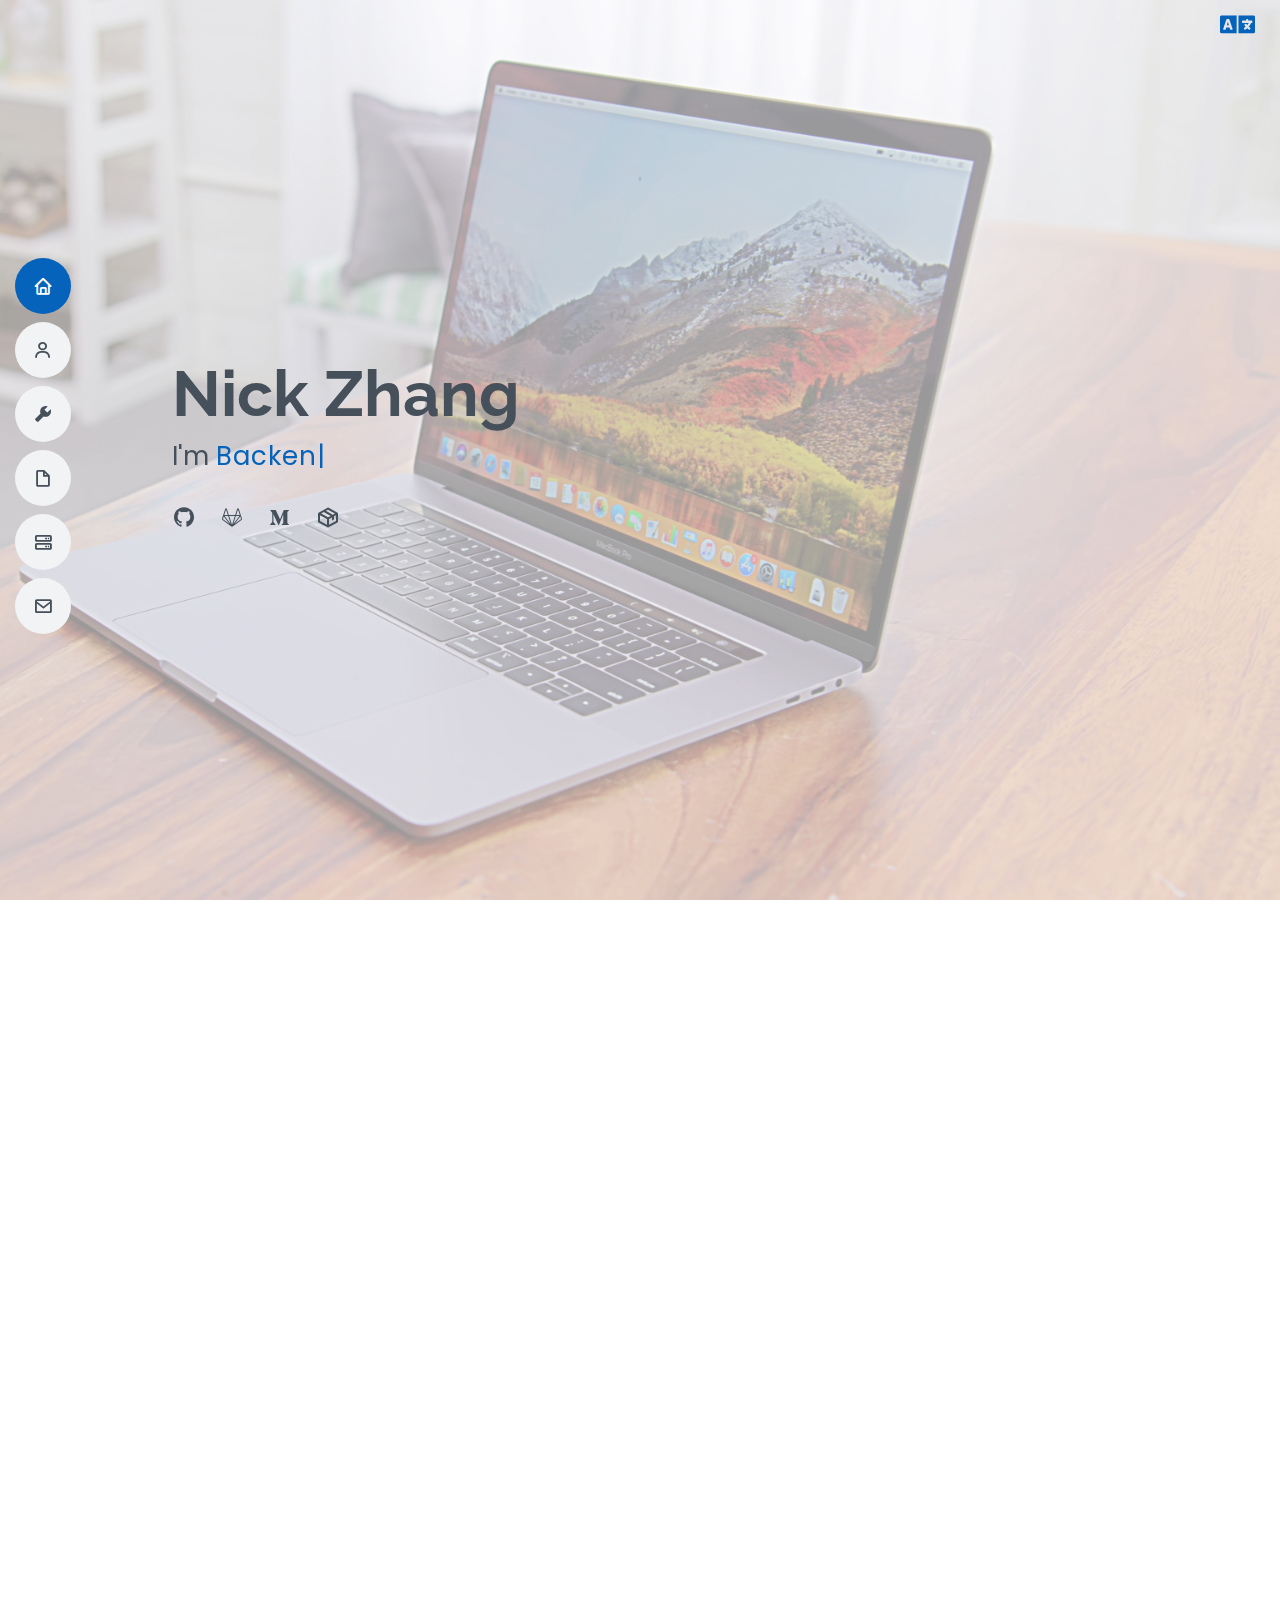
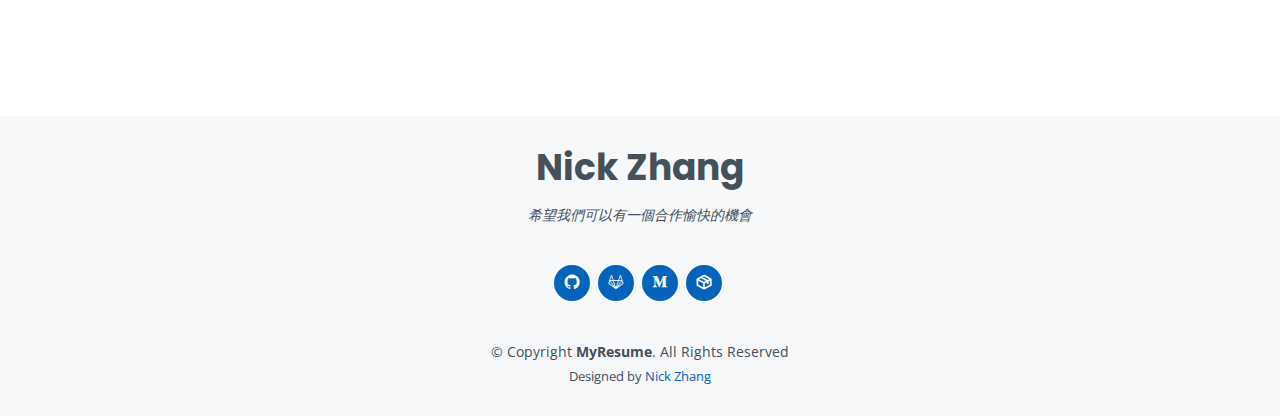
==== commit 3b193347: "fix: 完成英文履歷(@nick)" ====
--- a/index_en.html
+++ b/index_en.html
@@ -2,911 +2,947 @@
 <html lang="en">
 
 <head>
-  <meta charset="utf-8">
-  <meta content="width=device-width, initial-scale=1.0" name="viewport">
-
-  <title>Resume</title>
-  <meta content="" name="description">
-  <meta content="" name="keywords">
-
-  <!-- Favicons -->
-  <link href="https://img.icons8.com/ios-glyphs/50/000000/resume.png" rel="icon">
-  <link href="assets/img/apple-touch-icon.png" rel="apple-touch-icon">
-
-  <!-- Google Fonts -->
-  <link href="https://fonts.googleapis.com/css?family=Open+Sans:300,300i,400,400i,600,600i,700,700i|Raleway:300,300i,400,400i,500,500i,600,600i,700,700i|Poppins:300,300i,400,400i,500,500i,600,600i,700,700i" rel="stylesheet">
-
-  <!-- Vendor CSS Files -->
-  <link href="assets/vendor/aos/aos.css" rel="stylesheet">
-  <link href="assets/vendor/bootstrap/css/bootstrap.min.css" rel="stylesheet">
-  <link href="assets/vendor/bootstrap-icons/bootstrap-icons.css" rel="stylesheet">
-  <link href="assets/vendor/boxicons/css/boxicons.min.css" rel="stylesheet">
-  <link href="assets/vendor/glightbox/css/glightbox.min.css" rel="stylesheet">
-  <link href="assets/vendor/swiper/swiper-bundle.min.css" rel="stylesheet">
-  <link href="assets/vendor/fontawesome5/css/all.min.css" rel="stylesheet">
-
-  <!-- Template Main CSS File -->
-  <link href="assets/css/style.css" rel="stylesheet">
-
-  <!-- =======================================================
-  * Template Name: MyResume - v4.7.0
-  * Template URL: https://bootstrapmade.com/free-html-bootstrap-template-my-resume/
-  * Author: BootstrapMade.com
-  * License: https://bootstrapmade.com/license/
-  ======================================================== -->
+	<meta charset="utf-8">
+	<meta content="width=device-width, initial-scale=1.0" name="viewport">
+	
+	<title>Resume</title>
+	<meta content="" name="description">
+	<meta content="" name="keywords">
+	
+	<!-- Favicons -->
+	<link href="https://img.icons8.com/ios-glyphs/50/000000/resume.png" rel="icon">
+	<link href="assets/img/apple-touch-icon.png" rel="apple-touch-icon">
+	
+	<!-- Google Fonts -->
+	<link href="https://fonts.googleapis.com/css?family=Open+Sans:300,300i,400,400i,600,600i,700,700i|Raleway:300,300i,400,400i,500,500i,600,600i,700,700i|Poppins:300,300i,400,400i,500,500i,600,600i,700,700i"
+	      rel="stylesheet">
+	
+	<!-- Vendor CSS Files -->
+	<link href="assets/vendor/aos/aos.css" rel="stylesheet">
+	<link href="assets/vendor/bootstrap/css/bootstrap.min.css" rel="stylesheet">
+	<link href="assets/vendor/bootstrap-icons/bootstrap-icons.css" rel="stylesheet">
+	<link href="assets/vendor/boxicons/css/boxicons.min.css" rel="stylesheet">
+	<link href="assets/vendor/glightbox/css/glightbox.min.css" rel="stylesheet">
+	<link href="assets/vendor/swiper/swiper-bundle.min.css" rel="stylesheet">
+	<link href="assets/vendor/fontawesome5/css/all.min.css" rel="stylesheet">
+	
+	<!-- Template Main CSS File -->
+	<link href="assets/css/style.css" rel="stylesheet">
+	
+	<!-- =======================================================
+	* Template Name: MyResume - v4.7.0
+	* Template URL: https://bootstrapmade.com/free-html-bootstrap-template-my-resume/
+	* Author: BootstrapMade.com
+	* License: https://bootstrapmade.com/license/
+	======================================================== -->
 </head>
 
 <body>
 
-  <!-- ======= Mobile nav toggle button ======= -->
-  <!-- <button type="button" class="mobile-nav-toggle d-xl-none"><i class="bi bi-list mobile-nav-toggle"></i></button> -->
-  <i class="bi bi-list mobile-nav-toggle d-xl-none"></i>
-  <a href="./index.html" class="github"><i class="fas fa-language translation-nav-toggle"></i></a>
-  
-  <!-- ======= Header ======= -->
-  <header id="header" class="d-flex flex-column justify-content-center">
-
-    <nav id="navbar" class="navbar nav-menu">
-      <ul>
-        <li><a href="#hero" class="nav-link scrollto active"><i class="bx bx-home"></i> <span>Home</span></a></li>
-        <li><a href="#about" class="nav-link scrollto"><i class="bx bx-user"></i> <span>About</span></a></li>
-        <li><a href="#skills" class="nav-link scrollto"><i class="bx bxs-wrench"></i> <span>Skill</span></a></li>
-        <li><a href="#resume" class="nav-link scrollto"><i class="bx bx-file-blank"></i> <span>Experience</span></a></li>
-<!--        <li><a href="#portfolio" class="nav-link scrollto"><i class="bx bx-book-content"></i> <span>Portfolio</span></a></li>-->
-        <li><a href="#services" class="nav-link scrollto"><i class="bx bx-server"></i> <span>Project</span></a></li>
-        <li><a href="#contact" class="nav-link scrollto"><i class="bx bx-envelope"></i> <span>Contact</span></a></li>
-      </ul>
-    </nav><!-- .nav-menu -->
-
-  </header><!-- End Header -->
-
-  <!-- ======= Hero Section ======= -->
-  <section id="hero" class="d-flex flex-column justify-content-center">
-    <div class="container" data-aos="zoom-in" data-aos-delay="100">
-      <h1>Nick Zhang</h1>
-      <p>I'm <span class="typed" data-typed-items="Backend Developer, Project Manager, Programmer, Database Administer"></span></p>
-      <div class="social-links">
-        <a href="https://github.com/castion2293" target="_blank" class="github"><i class="bx bxl-github"></i></a>
-        <a href="https://gitlab.com/castion2293" target="_blank" class="gitlab"><i class="bx bxl-gitlab"></i></a>
-        <a href="https://castion2293.medium.com/" target="_blank" class="medium"><i class="bx bxl-medium"></i></a>
-        <a href="https://packagist.org/users/castion2293/packages/" target="_blank" class="medium"><i class="bx bx-package"></i></a>
-      </div>
-    </div>
-  </section><!-- End Hero -->
-
-  <main id="main">
-
-    <!-- ======= About Section ======= -->
-    <section id="about" class="about">
-      <div class="container" data-aos="fade-up">
-
-        <div class="section-title">
-          <h2>About</h2>
-          <div class="d-none d-md-block">
-            <p>我是一名喜歡研究程式開發的工程師，擅長後端的開發處理，主要是PHP語言，Laravel架構為主，資料庫的架構設計</p>
-            <p>對於linux系統，docker容器，vue前端開發，分散式架構及Python爬蟲也有涉獵一些</p>
-          </div>
-          <div class="d-block d-md-none">
-            <p>我是一名喜歡研究程式開發的工程師，擅長後端的開發處理，主要是PHP語言，Laravel架構為主，資料庫的架構設計，對於linux系統，docker容器，vue前端開發，分散式架構及Python爬蟲也有涉獵一些</p>
-          </div>
-        </div>
-
-        <div class="row">
-          <div class="col-lg-4">
-            <img src="assets/img/DSC_0290.JPG" class="img-fluid" alt="">
-          </div>
-          <div class="col-lg-8 pt-4 pt-lg-0 content">
-            <h3>基本資料</h3>
-            <div class="row pt-3">
-              <div class="col-lg-6">
-                <ul>
-                  <li><i class="bi bi-chevron-right"></i> <strong>姓名:</strong> <span>張榮凱</span></li>
-                  <li><i class="bi bi-chevron-right"></i> <strong>生日:</strong> <span>1987/12/19</span></li>
-                  <li><i class="bi bi-chevron-right"></i> <strong>學歷:</strong> <span>大學</span></li>
-                  <li><i class="bi bi-chevron-right"></i> <strong>居住地:</strong> <span>台中, 台灣</span></li>
-                </ul>
-              </div>
-              <div class="col-lg-6">
-                <ul>
-                  <li><i class="bi bi-chevron-right"></i> <strong>電話:</strong> <span>0968-751-760</span></li>
-                  <li><i class="bi bi-chevron-right"></i> <strong>Email:</strong> <span>castion2293@yahoo.com.tw</span></li>
-                  <li><i class="bi bi-chevron-right"></i> <strong>Line ID:</strong> <span>castion2293</span></li>
-                  <li><i class="bi bi-chevron-right"></i> <strong>Telegram:</strong> <span>castion2293</span></li>
-                </ul>
-              </div>
-            </div>
-            <p class="p-3">
-              目前在一家遊戲開發公司當任後端開發部門主管，專案開發負責人及資料庫維護管理者，帶領團隊人數約5人，程式開發經驗已經超過5年以上
-            </p>
-          </div>
-        </div>
-
-      </div>
-    </section><!-- End About Section -->
-
-    <!-- ======= Facts Section ======= -->
-<!--    <section id="facts" class="facts">-->
-<!--      <div class="container" data-aos="fade-up">-->
-
-<!--        <div class="section-title">-->
-<!--          <h2>Facts</h2>-->
-<!--          <p>Magnam dolores commodi suscipit. Necessitatibus eius consequatur ex aliquid fuga eum quidem. Sit sint consectetur velit. Quisquam quos quisquam cupiditate. Et nemo qui impedit suscipit alias ea. Quia fugiat sit in iste officiis commodi quidem hic quas.</p>-->
-<!--        </div>-->
-
-<!--        <div class="row">-->
-
-<!--          <div class="col-lg-3 col-md-6">-->
-<!--            <div class="count-box">-->
-<!--              <i class="bi bi-emoji-smile"></i>-->
-<!--              <span data-purecounter-start="0" data-purecounter-end="232" data-purecounter-duration="1" class="purecounter"></span>-->
-<!--              <p>Happy Clients</p>-->
-<!--            </div>-->
-<!--          </div>-->
-
-<!--          <div class="col-lg-3 col-md-6 mt-5 mt-md-0">-->
-<!--            <div class="count-box">-->
-<!--              <i class="bi bi-journal-richtext"></i>-->
-<!--              <span data-purecounter-start="0" data-purecounter-end="521" data-purecounter-duration="1" class="purecounter"></span>-->
-<!--              <p>Projects</p>-->
-<!--            </div>-->
-<!--          </div>-->
-
-<!--          <div class="col-lg-3 col-md-6 mt-5 mt-lg-0">-->
-<!--            <div class="count-box">-->
-<!--              <i class="bi bi-headset"></i>-->
-<!--              <span data-purecounter-start="0" data-purecounter-end="1463" data-purecounter-duration="1" class="purecounter"></span>-->
-<!--              <p>Hours Of Support</p>-->
-<!--            </div>-->
-<!--          </div>-->
-
-<!--          <div class="col-lg-3 col-md-6 mt-5 mt-lg-0">-->
-<!--            <div class="count-box">-->
-<!--              <i class="bi bi-award"></i>-->
-<!--              <span data-purecounter-start="0" data-purecounter-end="25" data-purecounter-duration="1" class="purecounter"></span>-->
-<!--              <p>Awards</p>-->
-<!--            </div>-->
-<!--          </div>-->
-
-<!--        </div>-->
-
-<!--      </div>-->
-<!--    </section>&lt;!&ndash; End Facts Section &ndash;&gt;-->
-
-    <!-- ======= Skills Section ======= -->
-    <section id="skills" class="skills section-bg">
-      <div class="container" data-aos="fade-up">
-
-        <div class="section-title">
-          <h2>Skill</h2>
-        </div>
-
-        <div class="row skills-content">
-
-          <div class="col-lg-6">
-            <div class="progress">
-              <span class="skill">PHP <i class="val">100%</i></span>
-              <div class="progress-bar-wrap">
-                <div class="progress-bar" role="progressbar" aria-valuenow="100" aria-valuemin="0" aria-valuemax="100"></div>
-              </div>
-            </div>
-            <div class="progress">
-              <span class="skill">MySQL <i class="val">100%</i></span>
-              <div class="progress-bar-wrap">
-                <div class="progress-bar" role="progressbar" aria-valuenow="100" aria-valuemin="0" aria-valuemax="100"></div>
-              </div>
-            </div>
-            <div class="progress">
-              <span class="skill">Redis <i class="val">90%</i></span>
-              <div class="progress-bar-wrap">
-                <div class="progress-bar" role="progressbar" aria-valuenow="90" aria-valuemin="0" aria-valuemax="100"></div>
-              </div>
-            </div>
-            <div class="progress">
-              <span class="skill">Linux <i class="val">90%</i></span>
-              <div class="progress-bar-wrap">
-                <div class="progress-bar" role="progressbar" aria-valuenow="90" aria-valuemin="0" aria-valuemax="100"></div>
-              </div>
-            </div>
-            <div class="progress">
-              <span class="skill">Gitlab CI/CD <i class="val">90%</i></span>
-              <div class="progress-bar-wrap">
-                <div class="progress-bar" role="progressbar" aria-valuenow="90" aria-valuemin="0" aria-valuemax="100"></div>
-              </div>
-            </div>
-            <div class="progress">
-              <span class="skill">Kubernetes <i class="val">80%</i></span>
-              <div class="progress-bar-wrap">
-                <div class="progress-bar" role="progressbar" aria-valuenow="80" aria-valuemin="0" aria-valuemax="100"></div>
-              </div>
-            </div>
-            <div class="progress">
-              <span class="skill">CSS <i class="val">70%</i></span>
-              <div class="progress-bar-wrap">
-                <div class="progress-bar" role="progressbar" aria-valuenow="70" aria-valuemin="0" aria-valuemax="100"></div>
-              </div>
-            </div>
-            <div class="progress">
-              <span class="skill">Vue.js <i class="val">80%</i></span>
-              <div class="progress-bar-wrap">
-                <div class="progress-bar" role="progressbar" aria-valuenow="80" aria-valuemin="0" aria-valuemax="100"></div>
-              </div>
-            </div>
-            <div class="progress">
-              <span class="skill">GCP <i class="val">80%</i></span>
-              <div class="progress-bar-wrap">
-                <div class="progress-bar" role="progressbar" aria-valuenow="80" aria-valuemin="0" aria-valuemax="100"></div>
-              </div>
-            </div>
-
-          </div>
-
-          <div class="col-lg-6">
-            <div class="progress">
-              <span class="skill">Laravel <i class="val">100%</i></span>
-              <div class="progress-bar-wrap">
-                <div class="progress-bar" role="progressbar" aria-valuenow="100" aria-valuemin="0" aria-valuemax="100"></div>
-              </div>
-            </div>
-            <div class="progress">
-              <span class="skill">Git <i class="val">90%</i></span>
-              <div class="progress-bar-wrap">
-                <div class="progress-bar" role="progressbar" aria-valuenow="90" aria-valuemin="0" aria-valuemax="100"></div>
-              </div>
-            </div>
-            <div class="progress">
-              <span class="skill">MongoDB <i class="val">90%</i></span>
-              <div class="progress-bar-wrap">
-                <div class="progress-bar" role="progressbar" aria-valuenow="90" aria-valuemin="0" aria-valuemax="100"></div>
-              </div>
-            </div>
-            <div class="progress">
-              <span class="skill">Ubuntu <i class="val">80%</i></span>
-              <div class="progress-bar-wrap">
-                <div class="progress-bar" role="progressbar" aria-valuenow="80" aria-valuemin="0" aria-valuemax="100"></div>
-              </div>
-            </div>
-            <div class="progress">
-              <span class="skill">Docker <i class="val">80%</i></span>
-              <div class="progress-bar-wrap">
-                <div class="progress-bar" role="progressbar" aria-valuenow="80" aria-valuemin="0" aria-valuemax="100"></div>
-              </div>
-            </div>
-            <div class="progress">
-              <span class="skill">HTML <i class="val">100%</i></span>
-              <div class="progress-bar-wrap">
-                <div class="progress-bar" role="progressbar" aria-valuenow="100" aria-valuemin="0" aria-valuemax="100"></div>
-              </div>
-            </div>
-            <div class="progress">
-              <span class="skill">Javascript <i class="val">80%</i></span>
-              <div class="progress-bar-wrap">
-                <div class="progress-bar" role="progressbar" aria-valuenow="80" aria-valuemin="0" aria-valuemax="100"></div>
-              </div>
-            </div>
-            <div class="progress">
-              <span class="skill">Python <i class="val">70%</i></span>
-              <div class="progress-bar-wrap">
-                <div class="progress-bar" role="progressbar" aria-valuenow="70" aria-valuemin="0" aria-valuemax="100"></div>
-              </div>
-            </div>
-            <div class="progress">
-              <span class="skill">AWS <i class="val">80%</i></span>
-              <div class="progress-bar-wrap">
-                <div class="progress-bar" role="progressbar" aria-valuenow="80" aria-valuemin="0" aria-valuemax="100"></div>
-              </div>
-            </div>
-
-          </div>
-
-        </div>
-
-      </div>
-    </section><!-- End Skills Section -->
-
-    <!-- ======= Resume Section ======= -->
-    <section id="resume" class="resume">
-      <div class="container" data-aos="fade-up">
-
-        <div class="section-title">
-          <h2>Experience</h2>
-        </div>
-
-        <div class="row">
-          <div class="col-lg-6">
-            <h3 class="resume-title">工作</h3>
-            <div class="resume-item">
-              <h4>後端部門主管</h4>
-              <h5>2020 - 現在</h5>
-              <p><em>雍海科技, 台中</em></p>
-              <ul>
-                <li>後端部門負責人</li>
-                <li>管理後端團隊 人數5人</li>
-                <li>專案開發與決策設計負責人</li>
-                <li>PHP後端程式開發 / gitlab CI/CD 自動化部屬 / GCP雲端主機架設 </li>
-                <li>例行維護工作與新功能添加 </li>
-              </ul>
-              <p><em>實務經驗</em></p>
-              <ul>
-                <li>資料庫讀寫分離(MySQL)，並使用索引優化百萬級別的大表</li>
-                <li>NoSQL應用(使用MongoDB)</li>
-                <li>為舊有專案翻修Lagacy Code並補上單元測試及應用端的效能改善</li>
-              </ul>
-            </div>
-            <div class="resume-item">
-              <h4>後端工程師</h4>
-              <h5>2017 - 2020</h5>
-              <p><em>儁上科技, 台中</em></p>
-              <ul>
-                <li>開發遊戲平台及後台管理系統(Laravel框架)</li>
-                <li>功能模組抽離 / 第三方API串接 / 微服務導向設計</li>
-                <li>舊專案重構及測試撰寫</li>
-              </ul>
-              <p><em>實務經驗</em></p>
-              <ul>
-                <li>大型遊戲前台及後台開發，可供上萬會員使用</li>
-                <li>遊戲功能模組獨立成分散式架構，供第三方客戶串接更加方便</li>
-              </ul>
-            </div>
-            <div class="resume-item">
-              <h4>技術服務工程師</h4>
-              <h5>2015 - 2016</h5>
-              <p><em>羅博特科技, 台中</em></p>
-              <ul>
-                <li>協助客戶導入機械手臂自動化並做問題排除</li>
-                <li>反應客戶問題並以英文與原廠溝通</li>
-              </ul>
-              <p><em>實務經驗</em></p>
-              <ul>
-                <li>PC base與Robot系統整合</li>
-                <li>Robot與視覺整合及動態追片</li>
-                <li>4軸及6軸Robot自動化應用</li>
-              </ul>
-            </div>
-          </div>
-          <div class="col-lg-6">
-            <h3 class="resume-title">學歷</h3>
-            <div class="resume-item">
-              <h4>電腦科學</h4>
-              <h5>2016 - 2017</h5>
-              <p><em>LDS Business College, Salt Lake City, UT</em></p>
-              <ul>
-                <li>設計線上點餐系統 並以此作品參加校內創業競賽</li>
-              </ul>
-            </div>
-            <div class="resume-item">
-              <h4>機械工程</h4>
-              <h5>2006 - 2010</h5>
-              <p><em>中興大學, 台中</em></p>
-              <ul>
-                <li>C語言撰寫OpenCV影像處理</li>
-                <li>專題競賽全系第三名</li>
-              </ul>
-            </div>
-          </div>
-        </div>
-
-      </div>
-    </section><!-- End Resume Section -->
-
-    <!-- ======= Portfolio Section ======= -->
-<!--    <section id="portfolio" class="portfolio section-bg">-->
-<!--      <div class="container" data-aos="fade-up">-->
-
-<!--        <div class="section-title">-->
-<!--          <h2>Portfolio</h2>-->
-<!--          <p>Magnam dolores commodi suscipit. Necessitatibus eius consequatur ex aliquid fuga eum quidem. Sit sint consectetur velit. Quisquam quos quisquam cupiditate. Et nemo qui impedit suscipit alias ea. Quia fugiat sit in iste officiis commodi quidem hic quas.</p>-->
-<!--        </div>-->
-
-<!--        <div class="row">-->
-<!--          <div class="col-lg-12 d-flex justify-content-center" data-aos="fade-up" data-aos-delay="100">-->
-<!--            <ul id="portfolio-flters">-->
-<!--              <li data-filter="*" class="filter-active">All</li>-->
-<!--              <li data-filter=".filter-app">App</li>-->
-<!--              <li data-filter=".filter-card">Card</li>-->
-<!--              <li data-filter=".filter-web">Web</li>-->
-<!--            </ul>-->
-<!--          </div>-->
-<!--        </div>-->
-
-<!--        <div class="row portfolio-container" data-aos="fade-up" data-aos-delay="200">-->
-
-<!--          <div class="col-lg-4 col-md-6 portfolio-item filter-app">-->
-<!--            <div class="portfolio-wrap">-->
-<!--              <img src="assets/img/portfolio/portfolio-1.jpg" class="img-fluid" alt="">-->
-<!--              <div class="portfolio-info">-->
-<!--                <h4>App 1</h4>-->
-<!--                <p>App</p>-->
-<!--                <div class="portfolio-links">-->
-<!--                  <a href="assets/img/portfolio/portfolio-1.jpg" data-gallery="portfolioGallery" class="portfolio-lightbox" title="App 1"><i class="bx bx-plus"></i></a>-->
-<!--                  <a href="portfolio-details.html" class="portfolio-details-lightbox" data-glightbox="type: external" title="Portfolio Details"><i class="bx bx-link"></i></a>-->
-<!--                </div>-->
-<!--              </div>-->
-<!--            </div>-->
-<!--          </div>-->
-
-<!--          <div class="col-lg-4 col-md-6 portfolio-item filter-web">-->
-<!--            <div class="portfolio-wrap">-->
-<!--              <img src="assets/img/portfolio/portfolio-2.jpg" class="img-fluid" alt="">-->
-<!--              <div class="portfolio-info">-->
-<!--                <h4>Web 3</h4>-->
-<!--                <p>Web</p>-->
-<!--                <div class="portfolio-links">-->
-<!--                  <a href="assets/img/portfolio/portfolio-2.jpg" data-gallery="portfolioGallery" class="portfolio-lightbox" title="Web 3"><i class="bx bx-plus"></i></a>-->
-<!--                  <a href="portfolio-details.html" class="portfolio-details-lightbox" data-glightbox="type: external" title="Portfolio Details"><i class="bx bx-link"></i></a>-->
-<!--                </div>-->
-<!--              </div>-->
-<!--            </div>-->
-<!--          </div>-->
-
-<!--          <div class="col-lg-4 col-md-6 portfolio-item filter-app">-->
-<!--            <div class="portfolio-wrap">-->
-<!--              <img src="assets/img/portfolio/portfolio-3.jpg" class="img-fluid" alt="">-->
-<!--              <div class="portfolio-info">-->
-<!--                <h4>App 2</h4>-->
-<!--                <p>App</p>-->
-<!--                <div class="portfolio-links">-->
-<!--                  <a href="assets/img/portfolio/portfolio-3.jpg" data-gallery="portfolioGallery" class="portfolio-lightbox" title="App 2"><i class="bx bx-plus"></i></a>-->
-<!--                  <a href="portfolio-details.html" class="portfolio-details-lightbox" data-glightbox="type: external" title="Portfolio Details"><i class="bx bx-link"></i></a>-->
-<!--                </div>-->
-<!--              </div>-->
-<!--            </div>-->
-<!--          </div>-->
-
-<!--          <div class="col-lg-4 col-md-6 portfolio-item filter-card">-->
-<!--            <div class="portfolio-wrap">-->
-<!--              <img src="assets/img/portfolio/portfolio-4.jpg" class="img-fluid" alt="">-->
-<!--              <div class="portfolio-info">-->
-<!--                <h4>Card 2</h4>-->
-<!--                <p>Card</p>-->
-<!--                <div class="portfolio-links">-->
-<!--                  <a href="assets/img/portfolio/portfolio-4.jpg" data-gallery="portfolioGallery" class="portfolio-lightbox" title="Card 2"><i class="bx bx-plus"></i></a>-->
-<!--                  <a href="portfolio-details.html" class="portfolio-details-lightbox" data-glightbox="type: external" title="Portfolio Details"><i class="bx bx-link"></i></a>-->
-<!--                </div>-->
-<!--              </div>-->
-<!--            </div>-->
-<!--          </div>-->
-
-<!--          <div class="col-lg-4 col-md-6 portfolio-item filter-web">-->
-<!--            <div class="portfolio-wrap">-->
-<!--              <img src="assets/img/portfolio/portfolio-5.jpg" class="img-fluid" alt="">-->
-<!--              <div class="portfolio-info">-->
-<!--                <h4>Web 2</h4>-->
-<!--                <p>Web</p>-->
-<!--                <div class="portfolio-links">-->
-<!--                  <a href="assets/img/portfolio/portfolio-5.jpg" data-gallery="portfolioGallery" class="portfolio-lightbox" title="Web 2"><i class="bx bx-plus"></i></a>-->
-<!--                  <a href="portfolio-details.html" class="portfolio-details-lightbox" data-glightbox="type: external" title="Portfolio Details"><i class="bx bx-link"></i></a>-->
-<!--                </div>-->
-<!--              </div>-->
-<!--            </div>-->
-<!--          </div>-->
-
-<!--          <div class="col-lg-4 col-md-6 portfolio-item filter-app">-->
-<!--            <div class="portfolio-wrap">-->
-<!--              <img src="assets/img/portfolio/portfolio-6.jpg" class="img-fluid" alt="">-->
-<!--              <div class="portfolio-info">-->
-<!--                <h4>App 3</h4>-->
-<!--                <p>App</p>-->
-<!--                <div class="portfolio-links">-->
-<!--                  <a href="assets/img/portfolio/portfolio-6.jpg" data-gallery="portfolioGallery" class="portfolio-lightbox" title="App 3"><i class="bx bx-plus"></i></a>-->
-<!--                  <a href="portfolio-details.html" class="portfolio-details-lightbox" data-glightbox="type: external" title="Portfolio Details"><i class="bx bx-link"></i></a>-->
-<!--                </div>-->
-<!--              </div>-->
-<!--            </div>-->
-<!--          </div>-->
-
-<!--          <div class="col-lg-4 col-md-6 portfolio-item filter-card">-->
-<!--            <div class="portfolio-wrap">-->
-<!--              <img src="assets/img/portfolio/portfolio-7.jpg" class="img-fluid" alt="">-->
-<!--              <div class="portfolio-info">-->
-<!--                <h4>Card 1</h4>-->
-<!--                <p>Card</p>-->
-<!--                <div class="portfolio-links">-->
-<!--                  <a href="assets/img/portfolio/portfolio-7.jpg" data-gallery="portfolioGallery" class="portfolio-lightbox" title="Card 1"><i class="bx bx-plus"></i></a>-->
-<!--                  <a href="portfolio-details.html" class="portfolio-details-lightbox" data-glightbox="type: external" title="Portfolio Details"><i class="bx bx-link"></i></a>-->
-<!--                </div>-->
-<!--              </div>-->
-<!--            </div>-->
-<!--          </div>-->
-
-<!--          <div class="col-lg-4 col-md-6 portfolio-item filter-card">-->
-<!--            <div class="portfolio-wrap">-->
-<!--              <img src="assets/img/portfolio/portfolio-8.jpg" class="img-fluid" alt="">-->
-<!--              <div class="portfolio-info">-->
-<!--                <h4>Card 3</h4>-->
-<!--                <p>Card</p>-->
-<!--                <div class="portfolio-links">-->
-<!--                  <a href="assets/img/portfolio/portfolio-8.jpg" data-gallery="portfolioGallery" class="portfolio-lightbox" title="Card 3"><i class="bx bx-plus"></i></a>-->
-<!--                  <a href="portfolio-details.html" class="portfolio-details-lightbox" data-glightbox="type: external" title="Portfolio Details"><i class="bx bx-link"></i></a>-->
-<!--                </div>-->
-<!--              </div>-->
-<!--            </div>-->
-<!--          </div>-->
-
-<!--          <div class="col-lg-4 col-md-6 portfolio-item filter-web">-->
-<!--            <div class="portfolio-wrap">-->
-<!--              <img src="assets/img/portfolio/portfolio-9.jpg" class="img-fluid" alt="">-->
-<!--              <div class="portfolio-info">-->
-<!--                <h4>Web 3</h4>-->
-<!--                <p>Web</p>-->
-<!--                <div class="portfolio-links">-->
-<!--                  <a href="assets/img/portfolio/portfolio-9.jpg" data-gallery="portfolioGallery" class="portfolio-lightbox" title="Web 3"><i class="bx bx-plus"></i></a>-->
-<!--                  <a href="portfolio-details.html" class="portfolio-details-lightbox" data-glightbox="type: external" title="Portfolio Details"><i class="bx bx-link"></i></a>-->
-<!--                </div>-->
-<!--              </div>-->
-<!--            </div>-->
-<!--          </div>-->
-
-<!--        </div>-->
-
-<!--      </div>-->
-<!--    </section>&lt;!&ndash; End Portfolio Section &ndash;&gt;-->
-
-    <!-- ======= Services Section ======= -->
-    <section id="services" class="services">
-      <div class="container" data-aos="fade-up">
-
-        <div class="section-title">
-          <h2>Project</h2>
-        </div>
-
-        <h3>套件開發</h3>
-
-        <div class="row my-3">
-          <div class="col-lg-4 col-md-6 my-1" data-aos="zoom-in" data-aos-delay="100">
-            <div class="icon-box iconbox-blue">
-              <div class="icon">
-                <svg width="100" height="100" viewBox="0 0 600 600" xmlns="http://www.w3.org/2000/svg">
-                  <path stroke="none" stroke-width="0" fill="#f5f5f5" d="M300,521.0016835830174C376.1290562159157,517.8887921683347,466.0731472004068,529.7835943286574,510.70327084640275,468.03025145048787C554.3714126377745,407.6079735673963,508.03601936045806,328.9844924480964,491.2728898941984,256.3432110539036C474.5976632858925,184.082847569629,479.9380746630129,96.60480741107993,416.23090153303,58.64404602377083C348.86323505073057,18.502131276798302,261.93793281208167,40.57373210992963,193.5410806939664,78.93577620505333C130.42746243093433,114.334589627462,98.30271207620316,179.96522072025542,76.75703585869454,249.04625023123273C51.97151888228291,328.5150500222984,13.704378332031375,421.85034740162234,66.52175969318436,486.19268352777647C119.04800174914682,550.1803526380478,217.28368757567262,524.383925680826,300,521.0016835830174"></path>
-                </svg>
-                <i class="bx bx-history"></i>
-              </div>
-              <h4>operation-record</h4>
-              <p>操作紀錄 - 收集器</p>
-              <a href="https://github.com/castion2293/operation-record" target="_blank" class="github">
-                <i class="bx bxl-github h1"></i>
-              </a>
-            </div>
-          </div>
-
-          <div class="col-lg-4 col-md-6 my-1" data-aos="zoom-in" data-aos-delay="200">
-            <div class="icon-box iconbox-orange ">
-              <div class="icon">
-                <svg width="100" height="100" viewBox="0 0 600 600" xmlns="http://www.w3.org/2000/svg">
-                  <path stroke="none" stroke-width="0" fill="#f5f5f5" d="M300,582.0697525312426C382.5290701553225,586.8405444964366,449.9789794690241,525.3245884688669,502.5850820975895,461.55621195738473C556.606425686781,396.0723002908107,615.8543463187945,314.28637112970534,586.6730223649479,234.56875336149918C558.9533121215079,158.8439757836574,454.9685369536778,164.00468322053177,381.49747125262974,130.76875717737553C312.15926192815925,99.40240125094834,248.97055460311594,18.661163978235184,179.8680185752513,50.54337015887873C110.5421016452524,82.52863877960104,119.82277516462835,180.83849132639028,109.12597500060166,256.43424936330496C100.08760227029461,320.3096726198365,92.17705696193138,384.0621239912766,124.79988738764834,439.7174275375508C164.83382741302287,508.01625554203684,220.96474134820875,577.5009287672846,300,582.0697525312426"></path>
-                </svg>
-                <i class="bx bxs-user-badge"></i>
-              </div>
-              <h4>permission</h4>
-              <p>權限管理器</p>
-              <a href="https://github.com/castion2293/permission" target="_blank" class="github">
-                <i class="bx bxl-github h1"></i>
-              </a>
-            </div>
-          </div>
-
-          <div class="col-lg-4 col-md-6 my-1" data-aos="zoom-in" data-aos-delay="300">
-            <div class="icon-box iconbox-pink">
-              <div class="icon">
-                <svg width="100" height="100" viewBox="0 0 600 600" xmlns="http://www.w3.org/2000/svg">
-                  <path stroke="none" stroke-width="0" fill="#f5f5f5" d="M300,541.5067337569781C382.14930387511276,545.0595476570109,479.8736841581634,548.3450877840088,526.4010558755058,480.5488172755941C571.5218469581645,414.80211281144784,517.5187510058486,332.0715597781072,496.52539010469104,255.14436215662573C477.37192572678356,184.95920475031193,473.57363656557914,105.61284051026155,413.0603344069578,65.22779650032875C343.27470386102294,18.654635553484475,251.2091493199835,5.337323636656869,175.0934190732945,40.62881213300186C97.87086631185822,76.43348514350839,51.98124368387456,156.15599469081315,36.44837278890362,239.84606092416172C21.716077023791087,319.22268207091537,43.775223500013084,401.1760424656574,96.891909868211,461.97329694683043C147.22146801428983,519.5804099606455,223.5754009179313,538.201503339737,300,541.5067337569781"></path>
-                </svg>
-                <i class="bx bx-notepad"></i>
-              </div>
-              <h4>logger</h4>
-              <p>Log紀錄 - 收集器</p>
-              <a href="https://github.com/castion2293/logger" target="_blank" class="github">
-                <i class="bx bxl-github h1"></i>
-              </a>
-            </div>
-          </div>
-
-          <div class="col-lg-4 col-md-6 my-1" data-aos="zoom-in" data-aos-delay="100">
-            <div class="icon-box iconbox-yellow">
-              <div class="icon">
-                <svg width="100" height="100" viewBox="0 0 600 600" xmlns="http://www.w3.org/2000/svg">
-                  <path stroke="none" stroke-width="0" fill="#f5f5f5" d="M300,521.0016835830174C376.1290562159157,517.8887921683347,466.0731472004068,529.7835943286574,510.70327084640275,468.03025145048787C554.3714126377745,407.6079735673963,508.03601936045806,328.9844924480964,491.2728898941984,256.3432110539036C474.5976632858925,184.082847569629,479.9380746630129,96.60480741107993,416.23090153303,58.64404602377083C348.86323505073057,18.502131276798302,261.93793281208167,40.57373210992963,193.5410806939664,78.93577620505333C130.42746243093433,114.334589627462,98.30271207620316,179.96522072025542,76.75703585869454,249.04625023123273C51.97151888228291,328.5150500222984,13.704378332031375,421.85034740162234,66.52175969318436,486.19268352777647C119.04800174914682,550.1803526380478,217.28368757567262,524.383925680826,300,521.0016835830174"></path>
-                </svg>
-                <i class="bx bx-game"></i>
-              </div>
-              <h4>game-hub</h4>
-              <p>遊戲整合橋接器</p>
-              <a href="https://github.com/castion2293/game-hub" target="_blank" class="github">
-                <i class="bx bxl-github h1"></i>
-              </a>
-            </div>
-          </div>
-
-          <div class="col-lg-4 col-md-6 my-1" data-aos="zoom-in" data-aos-delay="200">
-            <div class="icon-box iconbox-red ">
-              <div class="icon">
-                <svg width="100" height="100" viewBox="0 0 600 600" xmlns="http://www.w3.org/2000/svg">
-                  <path stroke="none" stroke-width="0" fill="#f5f5f5" d="M300,582.0697525312426C382.5290701553225,586.8405444964366,449.9789794690241,525.3245884688669,502.5850820975895,461.55621195738473C556.606425686781,396.0723002908107,615.8543463187945,314.28637112970534,586.6730223649479,234.56875336149918C558.9533121215079,158.8439757836574,454.9685369536778,164.00468322053177,381.49747125262974,130.76875717737553C312.15926192815925,99.40240125094834,248.97055460311594,18.661163978235184,179.8680185752513,50.54337015887873C110.5421016452524,82.52863877960104,119.82277516462835,180.83849132639028,109.12597500060166,256.43424936330496C100.08760227029461,320.3096726198365,92.17705696193138,384.0621239912766,124.79988738764834,439.7174275375508C164.83382741302287,508.01625554203684,220.96474134820875,577.5009287672846,300,582.0697525312426"></path>
-                </svg>
-                <i class="bx bx-money"></i>
-              </div>
-              <h4>paytool</h4>
-              <p>第三方支付工具</p>
-              <a href="https://github.com/castion2293/paytool" target="_blank" class="github">
-                <i class="bx bxl-github h1"></i>
-              </a>
-            </div>
-          </div>
-
-          <div class="col-lg-4 col-md-6 my-1" data-aos="zoom-in" data-aos-delay="300">
-            <div class="icon-box iconbox-teal">
-              <div class="icon">
-                <svg width="100" height="100" viewBox="0 0 600 600" xmlns="http://www.w3.org/2000/svg">
-                  <path stroke="none" stroke-width="0" fill="#f5f5f5" d="M300,541.5067337569781C382.14930387511276,545.0595476570109,479.8736841581634,548.3450877840088,526.4010558755058,480.5488172755941C571.5218469581645,414.80211281144784,517.5187510058486,332.0715597781072,496.52539010469104,255.14436215662573C477.37192572678356,184.95920475031193,473.57363656557914,105.61284051026155,413.0603344069578,65.22779650032875C343.27470386102294,18.654635553484475,251.2091493199835,5.337323636656869,175.0934190732945,40.62881213300186C97.87086631185822,76.43348514350839,51.98124368387456,156.15599469081315,36.44837278890362,239.84606092416172C21.716077023791087,319.22268207091537,43.775223500013084,401.1760424656574,96.891909868211,461.97329694683043C147.22146801428983,519.5804099606455,223.5754009179313,538.201503339737,300,541.5067337569781"></path>
-                </svg>
-                <i class="bx bxs-coupon"></i>
-              </div>
-              <h4>ecpay-invoice</h4>
-              <p>綠界 - 發票系統</p>
-              <a href="https://github.com/castion2293/ecpay-invoice" target="_blank" class="github">
-                <i class="bx bxl-github h1"></i>
-              </a>
-            </div>
-          </div>
-
-          <div class="col-lg-4 col-md-6 my-1" data-aos="zoom-in" data-aos-delay="100">
-            <div class="icon-box iconbox-blue">
-              <div class="icon">
-                <svg width="100" height="100" viewBox="0 0 600 600" xmlns="http://www.w3.org/2000/svg">
-                  <path stroke="none" stroke-width="0" fill="#f5f5f5" d="M300,521.0016835830174C376.1290562159157,517.8887921683347,466.0731472004068,529.7835943286574,510.70327084640275,468.03025145048787C554.3714126377745,407.6079735673963,508.03601936045806,328.9844924480964,491.2728898941984,256.3432110539036C474.5976632858925,184.082847569629,479.9380746630129,96.60480741107993,416.23090153303,58.64404602377083C348.86323505073057,18.502131276798302,261.93793281208167,40.57373210992963,193.5410806939664,78.93577620505333C130.42746243093433,114.334589627462,98.30271207620316,179.96522072025542,76.75703585869454,249.04625023123273C51.97151888228291,328.5150500222984,13.704378332031375,421.85034740162234,66.52175969318436,486.19268352777647C119.04800174914682,550.1803526380478,217.28368757567262,524.383925680826,300,521.0016835830174"></path>
-                </svg>
-                <i class="bx bxs-truck"></i>
-              </div>
-              <h4>ecpay-express</h4>
-              <p>綠界 - 物流系統</p>
-              <a href="https://github.com/castion2293/ecpay-express" target="_blank" class="github">
-                <i class="bx bxl-github h1"></i>
-              </a>
-            </div>
-          </div>
-      </div>
-
-        <h3 class="mt-3">網站開發</h3>
-
-        <div class="row">
-          <div class="col-lg-4 col-md-6 mt-4" data-aos="zoom-in" data-aos-delay="100">
-            <div class="icon-box iconbox-yellow">
-              <div class="icon">
-                <svg width="100" height="100" viewBox="0 0 600 600" xmlns="http://www.w3.org/2000/svg">
-                  <path stroke="none" stroke-width="0" fill="#f5f5f5" d="M300,503.46388370962813C374.79870501325706,506.71871716319447,464.8034551963731,527.1746412648533,510.4981551193396,467.86667711651364C555.9287308511215,408.9015244558933,512.6030010748507,327.5744911775523,490.211057578863,256.5855673507754C471.097692560561,195.9906835881958,447.69079081568157,138.11976852964426,395.19560036434837,102.3242989838813C329.3053358748298,57.3949838291264,248.02791733380457,8.279543830951368,175.87071277845988,42.242879143198664C103.41431057327972,76.34704239035025,93.79494320519305,170.9812938413882,81.28167332365135,250.07896920659033C70.17666984294237,320.27484674793965,64.84698225790005,396.69656628748305,111.28512138212992,450.4950937839243C156.20124167950087,502.5303643271138,231.32542653798444,500.4755392045468,300,503.46388370962813"></path>
-                </svg>
-                <i class="bx bx-line-chart"></i>
-              </div>
-              <h4>Taiwan Stock</h4>
-              <p>股票看盤平台</p>
-              <a href="https://gitlab.com/castion2293/taiwan-stock" target="_blank" class="github">
-                <i class="bx bxl-gitlab h1"></i>
-              </a>
-            </div>
-          </div>
-
-<!--          <div class="col-lg-4 col-md-6 d-flex align-items-stretch mt-4" data-aos="zoom-in" data-aos-delay="200">-->
-<!--            <div class="icon-box iconbox-red">-->
-<!--              <div class="icon">-->
-<!--                <svg width="100" height="100" viewBox="0 0 600 600" xmlns="http://www.w3.org/2000/svg">-->
-<!--                  <path stroke="none" stroke-width="0" fill="#f5f5f5" d="M300,532.3542879108572C369.38199826031484,532.3153073249985,429.10787420159085,491.63046689027357,474.5244479745417,439.17860296908856C522.8885846962883,383.3225815378663,569.1668002868075,314.3205725914397,550.7432151929288,242.7694973846089C532.6665558377875,172.5657663291529,456.2379748765914,142.6223662098291,390.3689995646985,112.34683881706744C326.66090330228417,83.06452184765237,258.84405631176094,53.51806209861945,193.32584062364296,78.48882559362697C121.61183558270385,105.82097193414197,62.805066853699245,167.19869350419734,48.57481801355237,242.6138429142374C34.843463184063346,315.3850353017275,76.69343916112496,383.4422959591041,125.22947124332185,439.3748458443577C170.7312796277747,491.8107796887764,230.57421082200815,532.3932930995766,300,532.3542879108572"></path>-->
-<!--                </svg>-->
-<!--                <i class="bx bx-slideshow"></i>-->
-<!--              </div>-->
-<!--              <h4><a href="">Dele Cardo</a></h4>-->
-<!--              <p>Quis consequatur saepe eligendi voluptatem consequatur dolor consequuntur</p>-->
-<!--            </div>-->
-<!--          </div>-->
-
-<!--          <div class="col-lg-4 col-md-6 d-flex align-items-stretch mt-4" data-aos="zoom-in" data-aos-delay="300">-->
-<!--            <div class="icon-box iconbox-teal">-->
-<!--              <div class="icon">-->
-<!--                <svg width="100" height="100" viewBox="0 0 600 600" xmlns="http://www.w3.org/2000/svg">-->
-<!--                  <path stroke="none" stroke-width="0" fill="#f5f5f5" d="M300,566.797414625762C385.7384707136149,576.1784315230908,478.7894351017131,552.8928747891023,531.9192734346935,484.94944893311C584.6109503024035,417.5663521118492,582.489472248146,322.67544863468447,553.9536738515405,242.03673114598146C529.1557734026468,171.96086150256528,465.24506316201064,127.66468636344209,395.9583748389544,100.7403814666027C334.2173773831606,76.7482773500951,269.4350130405921,84.62216499799875,207.1952322260088,107.2889140133804C132.92018162631612,134.33871894543012,41.79353780512637,160.00259165414826,22.644507872594943,236.69541883565114C3.319112789854554,314.0945973066697,72.72355303640163,379.243833228382,124.04198916343866,440.3218312028393C172.9286146004772,498.5055451809895,224.45579914871206,558.5317968840102,300,566.797414625762"></path>-->
-<!--                </svg>-->
-<!--                <i class="bx bx-arch"></i>-->
-<!--              </div>-->
-<!--              <h4><a href="">Divera Don</a></h4>-->
-<!--              <p>Modi nostrum vel laborum. Porro fugit error sit minus sapiente sit aspernatur</p>-->
-<!--            </div>-->
-<!--          </div>-->
-<!--        </div>-->
-
-      </div>
-    </section><!-- End Services Section -->
-
-    <!-- ======= Testimonials Section ======= -->
-<!--    <section id="testimonials" class="testimonials section-bg">-->
-<!--      <div class="container" data-aos="fade-up">-->
-
-<!--        <div class="section-title">-->
-<!--          <h2>Testimonials</h2>-->
-<!--        </div>-->
-
-<!--        <div class="testimonials-slider swiper" data-aos="fade-up" data-aos-delay="100">-->
-<!--          <div class="swiper-wrapper">-->
-
-<!--            <div class="swiper-slide">-->
-<!--              <div class="testimonial-item">-->
-<!--                <img src="assets/img/testimonials/testimonials-1.jpg" class="testimonial-img" alt="">-->
-<!--                <h3>Saul Goodman</h3>-->
-<!--                <h4>Ceo &amp; Founder</h4>-->
-<!--                <p>-->
-<!--                  <i class="bx bxs-quote-alt-left quote-icon-left"></i>-->
-<!--                  Proin iaculis purus consequat sem cure digni ssim donec porttitora entum suscipit rhoncus. Accusantium quam, ultricies eget id, aliquam eget nibh et. Maecen aliquam, risus at semper.-->
-<!--                  <i class="bx bxs-quote-alt-right quote-icon-right"></i>-->
-<!--                </p>-->
-<!--              </div>-->
-<!--            </div>&lt;!&ndash; End testimonial item &ndash;&gt;-->
-
-<!--            <div class="swiper-slide">-->
-<!--              <div class="testimonial-item">-->
-<!--                <img src="assets/img/testimonials/testimonials-2.jpg" class="testimonial-img" alt="">-->
-<!--                <h3>Sara Wilsson</h3>-->
-<!--                <h4>Designer</h4>-->
-<!--                <p>-->
-<!--                  <i class="bx bxs-quote-alt-left quote-icon-left"></i>-->
-<!--                  Export tempor illum tamen malis malis eram quae irure esse labore quem cillum quid cillum eram malis quorum velit fore eram velit sunt aliqua noster fugiat irure amet legam anim culpa.-->
-<!--                  <i class="bx bxs-quote-alt-right quote-icon-right"></i>-->
-<!--                </p>-->
-<!--              </div>-->
-<!--            </div>&lt;!&ndash; End testimonial item &ndash;&gt;-->
-
-<!--            <div class="swiper-slide">-->
-<!--              <div class="testimonial-item">-->
-<!--                <img src="assets/img/testimonials/testimonials-3.jpg" class="testimonial-img" alt="">-->
-<!--                <h3>Jena Karlis</h3>-->
-<!--                <h4>Store Owner</h4>-->
-<!--                <p>-->
-<!--                  <i class="bx bxs-quote-alt-left quote-icon-left"></i>-->
-<!--                  Enim nisi quem export duis labore cillum quae magna enim sint quorum nulla quem veniam duis minim tempor labore quem eram duis noster aute amet eram fore quis sint minim.-->
-<!--                  <i class="bx bxs-quote-alt-right quote-icon-right"></i>-->
-<!--                </p>-->
-<!--              </div>-->
-<!--            </div>&lt;!&ndash; End testimonial item &ndash;&gt;-->
-
-<!--            <div class="swiper-slide">-->
-<!--              <div class="testimonial-item">-->
-<!--                <img src="assets/img/testimonials/testimonials-4.jpg" class="testimonial-img" alt="">-->
-<!--                <h3>Matt Brandon</h3>-->
-<!--                <h4>Freelancer</h4>-->
-<!--                <p>-->
-<!--                  <i class="bx bxs-quote-alt-left quote-icon-left"></i>-->
-<!--                  Fugiat enim eram quae cillum dolore dolor amet nulla culpa multos export minim fugiat minim velit minim dolor enim duis veniam ipsum anim magna sunt elit fore quem dolore labore illum veniam.-->
-<!--                  <i class="bx bxs-quote-alt-right quote-icon-right"></i>-->
-<!--                </p>-->
-<!--              </div>-->
-<!--            </div>&lt;!&ndash; End testimonial item &ndash;&gt;-->
-
-<!--            <div class="swiper-slide">-->
-<!--              <div class="testimonial-item">-->
-<!--                <img src="assets/img/testimonials/testimonials-5.jpg" class="testimonial-img" alt="">-->
-<!--                <h3>John Larson</h3>-->
-<!--                <h4>Entrepreneur</h4>-->
-<!--                <p>-->
-<!--                  <i class="bx bxs-quote-alt-left quote-icon-left"></i>-->
-<!--                  Quis quorum aliqua sint quem legam fore sunt eram irure aliqua veniam tempor noster veniam enim culpa labore duis sunt culpa nulla illum cillum fugiat legam esse veniam culpa fore nisi cillum quid.-->
-<!--                  <i class="bx bxs-quote-alt-right quote-icon-right"></i>-->
-<!--                </p>-->
-<!--              </div>-->
-<!--            </div>&lt;!&ndash; End testimonial item &ndash;&gt;-->
-
-<!--          </div>-->
-<!--          <div class="swiper-pagination"></div>-->
-<!--        </div>-->
-
-<!--      </div>-->
-<!--    </section>&lt;!&ndash; End Testimonials Section &ndash;&gt;-->
-
-    <!-- ======= Contact Section ======= -->
-    <section id="contact" class="about contact">
-      <div class="container" data-aos="fade-up">
-
-        <div class="section-title">
-          <h2>Contact</h2>
-        </div>
-
-        <div class="row">
-
-          <div class="col-lg-4 offset-lg-1">
-              <div class="info">
-                <div class="phone">
-                  <i class="bi bi-phone"></i>
-                  <h4>電話:</h4>
-                  <p>0968-751-760</p>
-                  <p>(方便通話時間: 工作日 9am~6pm)</p>
-                </div>
-
-                <div class="email">
-                  <i class="bi bi-envelope"></i>
-                  <h4>Email:</h4>
-                  <p>castion2293@yahoo.com.tw</p>
-                </div>
-
-                <div class="phone">
-                  <i class="bi bi-telegram"></i>
-                  <h4>Telegram:</h4>
-                  <p>castion2293</p>
-                </div>
-
-                <div class="phone">
-                  <i class="fab fa-line"></i>
-                  <h4>Line:</h4>
-                  <p>castion2293</p>
-                </div>
-              </div>
-            </div>
-
-          <div class="col-lg-3 mt-3 pt-4 pt-lg-0 content">
-            <h3>求職條件</h3>
-            <div class="mt-3">
-              <ul>
-                <li><i class="bi bi-chevron-right"></i> <strong>希望性質:</strong> <span>全職, 兼職</span></li>
-                <li><i class="bi bi-chevron-right"></i> <strong>上班時段:</strong> <span>日班</span></li>
-                <li><i class="bi bi-chevron-right"></i> <strong>希望待遇:</strong> <span>月薪 80,000 以上</span></li>
-                <li><i class="bi bi-chevron-right"></i> <strong>希望地點:</strong> <span>台中, 台灣</span></li>
-                <li><i class="bi bi-chevron-right"></i> <strong>希望產業:</strong> <span>軟體及網路相關業</span></li>
-                <li><i class="bi bi-chevron-right"></i> <strong>工作內容:</strong> <span>後端PHP工作開發</span></li>
-              </ul>
-            </div>
-        </div>
-
-          <div class="col-lg-3 mt-3 pt-4 pt-lg-0 content">
-            <h3>希望可提供資訊</h3>
-            <div class="mt-3">
-              <ul>
-                <li><i class="bi bi-chevron-right"></i><span>公司產業介紹</span></li>
-                <li><i class="bi bi-chevron-right"></i><span>該職缺薪資範圍</span></li>
-              </ul>
-            </div>
-          </div>
-
-        </div>
-
-      </div>
-    </section>
-
-  </main><!-- End #main -->
-
-  <!-- ======= Footer ======= -->
-  <footer id="footer">
-    <div class="container">
-      <h3>Nick Zhang</h3>
-      <p>希望我們可以有一個合作愉快的機會</p>
-      <div class="social-links">
-        <a href="https://github.com/castion2293" target="_blank" class="github"><i class="bx bxl-github"></i></a>
-        <a href="https://gitlab.com/castion2293" target="_blank" class="gitlab"><i class="bx bxl-gitlab"></i></a>
-        <a href="https://castion2293.medium.com/" target="_blank" class="medium"><i class="bx bxl-medium"></i></a>
-        <a href="https://packagist.org/users/castion2293/packages/" target="_blank" class="package"><i class="bx bx-package"></i></a>
-      </div>
-      <div class="copyright">
-        &copy; Copyright <strong><span>MyResume</span></strong>. All Rights Reserved
-      </div>
-      <div class="credits">
-        <!-- All the links in the footer should remain intact. -->
-        <!-- You can delete the links only if you purchased the pro version. -->
-        <!-- Licensing information: [license-url] -->
-        <!-- Purchase the pro version with working PHP/AJAX contact form: https://bootstrapmade.com/free-html-bootstrap-template-my-resume/ -->
-        Designed by <a href="#">Nick Zhang</a>
-      </div>
-    </div>
-  </footer><!-- End Footer -->
-
-  <div id="preloader"></div>
-  <a href="#" class="back-to-top d-flex align-items-center justify-content-center"><i class="bi bi-arrow-up-short"></i></a>
-
-  <!-- Vendor JS Files -->
-  <script src="assets/vendor/purecounter/purecounter.js"></script>
-  <script src="assets/vendor/aos/aos.js"></script>
-  <script src="assets/vendor/bootstrap/js/bootstrap.bundle.min.js"></script>
-  <script src="assets/vendor/glightbox/js/glightbox.min.js"></script>
-  <script src="assets/vendor/isotope-layout/isotope.pkgd.min.js"></script>
-  <script src="assets/vendor/swiper/swiper-bundle.min.js"></script>
-  <script src="assets/vendor/typed.js/typed.min.js"></script>
-  <script src="assets/vendor/waypoints/noframework.waypoints.js"></script>
-  <script src="assets/vendor/php-email-form/validate.js"></script>
-
-  <!-- Template Main JS File -->
-  <script src="assets/js/main.js"></script>
+<!-- ======= Mobile nav toggle button ======= -->
+<!-- <button type="button" class="mobile-nav-toggle d-xl-none"><i class="bi bi-list mobile-nav-toggle"></i></button> -->
+<i class="bi bi-list mobile-nav-toggle d-xl-none"></i>
+<a href="./index.html" class="github"><i class="fas fa-language translation-nav-toggle"></i></a>
+
+<!-- ======= Header ======= -->
+<header id="header" class="d-flex flex-column justify-content-center">
+	
+	<nav id="navbar" class="navbar nav-menu">
+		<ul>
+			<li><a href="#hero" class="nav-link scrollto active"><i class="bx bx-home"></i> <span>Home</span></a></li>
+			<li><a href="#about" class="nav-link scrollto"><i class="bx bx-user"></i> <span>About</span></a></li>
+			<li><a href="#skills" class="nav-link scrollto"><i class="bx bxs-wrench"></i> <span>Skill</span></a></li>
+			<li><a href="#resume" class="nav-link scrollto"><i class="bx bx-file-blank"></i> <span>Experience</span></a>
+			</li>
+			<!--        <li><a href="#portfolio" class="nav-link scrollto"><i class="bx bx-book-content"></i> <span>Portfolio</span></a></li>-->
+			<li><a href="#services" class="nav-link scrollto"><i class="bx bx-server"></i> <span>Project</span></a></li>
+			<li><a href="#contact" class="nav-link scrollto"><i class="bx bx-envelope"></i> <span>Contact</span></a>
+			</li>
+		</ul>
+	</nav><!-- .nav-menu -->
+
+</header><!-- End Header -->
+
+<!-- ======= Hero Section ======= -->
+<section id="hero" class="d-flex flex-column justify-content-center">
+	<div class="container" data-aos="zoom-in" data-aos-delay="100">
+		<h1>Nick Zhang</h1>
+		<p>I'm <span class="typed"
+		             data-typed-items="Backend Developer, Project Manager, Programmer, Database Administer"></span></p>
+		<div class="social-links">
+			<a href="https://github.com/castion2293" target="_blank" class="github"><i class="bx bxl-github"></i></a>
+			<a href="https://gitlab.com/castion2293" target="_blank" class="gitlab"><i class="bx bxl-gitlab"></i></a>
+			<a href="https://castion2293.medium.com/" target="_blank" class="medium"><i class="bx bxl-medium"></i></a>
+			<a href="https://packagist.org/users/castion2293/packages/" target="_blank" class="medium"><i
+					class="bx bx-package"></i></a>
+		</div>
+	</div>
+</section><!-- End Hero -->
+
+<main id="main">
+	
+	<!-- ======= About Section ======= -->
+	<section id="about" class="about">
+		<div class="container" data-aos="fade-up">
+			
+			<div class="section-title">
+				<h2>About</h2>
+				<div class="d-none d-md-block">
+					<p>I'm a engineer favoring in studying programming. Backend developing is my strong point. The main programming language is PHP, Laravel Framework.</p>
+					<p>I'm also good at Database, Linux. Docker, Vue and Python</p>
+				</div>
+				<div class="d-block d-md-none">
+					<p>
+						I'm a engineer favoring in studying programming. Backend developing is my strong point. The main programming language is PHP, Laravel Framework. I'm also good at Database, Linux. Docker, Vue and Python
+					</p>
+				</div>
+			</div>
+			
+			<div class="row">
+				<div class="col-lg-4">
+					<img src="assets/img/DSC_0290.JPG" class="img-fluid" alt="">
+				</div>
+				<div class="col-lg-8 pt-4 pt-lg-0 content">
+					<h3>Basic</h3>
+					<div class="row pt-3">
+						<div class="col-lg-6">
+							<ul>
+								<li><i class="bi bi-chevron-right"></i> <strong>Name:</strong> <span>Nick Zhang</span>
+								</li>
+								<li><i class="bi bi-chevron-right"></i> <strong>Birth:</strong> <span>1987/12/19</span>
+								</li>
+								<li><i class="bi bi-chevron-right"></i> <strong>Degree:</strong> <span>Bachelor</span>
+								</li>
+								<li><i class="bi bi-chevron-right"></i> <strong>Location:</strong> <span>Taichung, Taiwan</span>
+								</li>
+							</ul>
+						</div>
+						<div class="col-lg-6">
+							<ul>
+								<li><i class="bi bi-chevron-right"></i> <strong>Tel:</strong> <span>+886 968-751-760</span>
+								</li>
+								<li><i class="bi bi-chevron-right"></i> <strong>Email:</strong> <span>castion2293@yahoo.com.tw</span>
+								</li>
+								<li><i class="bi bi-chevron-right"></i> <strong>Line ID:</strong>
+									<span>castion2293</span></li>
+								<li><i class="bi bi-chevron-right"></i> <strong>Telegram:</strong>
+									<span>castion2293</span></li>
+							</ul>
+						</div>
+					</div>
+					<p class="p-3">
+						Currently, I'm working in a game developing company and be a backend department leader; furthermore, I'm also a project manager and Database administer. There are 5 members in my team. I have 5 years totally programming experience.
+					</p>
+				</div>
+			</div>
+		
+		</div>
+	</section><!-- End About Section -->
+	
+	<!-- ======= Facts Section ======= -->
+	<!--    <section id="facts" class="facts">-->
+	<!--      <div class="container" data-aos="fade-up">-->
+	
+	<!--        <div class="section-title">-->
+	<!--          <h2>Facts</h2>-->
+	<!--          <p>Magnam dolores commodi suscipit. Necessitatibus eius consequatur ex aliquid fuga eum quidem. Sit sint consectetur velit. Quisquam quos quisquam cupiditate. Et nemo qui impedit suscipit alias ea. Quia fugiat sit in iste officiis commodi quidem hic quas.</p>-->
+	<!--        </div>-->
+	
+	<!--        <div class="row">-->
+	
+	<!--          <div class="col-lg-3 col-md-6">-->
+	<!--            <div class="count-box">-->
+	<!--              <i class="bi bi-emoji-smile"></i>-->
+	<!--              <span data-purecounter-start="0" data-purecounter-end="232" data-purecounter-duration="1" class="purecounter"></span>-->
+	<!--              <p>Happy Clients</p>-->
+	<!--            </div>-->
+	<!--          </div>-->
+	
+	<!--          <div class="col-lg-3 col-md-6 mt-5 mt-md-0">-->
+	<!--            <div class="count-box">-->
+	<!--              <i class="bi bi-journal-richtext"></i>-->
+	<!--              <span data-purecounter-start="0" data-purecounter-end="521" data-purecounter-duration="1" class="purecounter"></span>-->
+	<!--              <p>Projects</p>-->
+	<!--            </div>-->
+	<!--          </div>-->
+	
+	<!--          <div class="col-lg-3 col-md-6 mt-5 mt-lg-0">-->
+	<!--            <div class="count-box">-->
+	<!--              <i class="bi bi-headset"></i>-->
+	<!--              <span data-purecounter-start="0" data-purecounter-end="1463" data-purecounter-duration="1" class="purecounter"></span>-->
+	<!--              <p>Hours Of Support</p>-->
+	<!--            </div>-->
+	<!--          </div>-->
+	
+	<!--          <div class="col-lg-3 col-md-6 mt-5 mt-lg-0">-->
+	<!--            <div class="count-box">-->
+	<!--              <i class="bi bi-award"></i>-->
+	<!--              <span data-purecounter-start="0" data-purecounter-end="25" data-purecounter-duration="1" class="purecounter"></span>-->
+	<!--              <p>Awards</p>-->
+	<!--            </div>-->
+	<!--          </div>-->
+	
+	<!--        </div>-->
+	
+	<!--      </div>-->
+	<!--    </section>&lt;!&ndash; End Facts Section &ndash;&gt;-->
+	
+	<!-- ======= Skills Section ======= -->
+	<section id="skills" class="skills section-bg">
+		<div class="container" data-aos="fade-up">
+			
+			<div class="section-title">
+				<h2>Skill</h2>
+			</div>
+			
+			<div class="row skills-content">
+				
+				<div class="col-lg-6">
+					<div class="progress">
+						<span class="skill">PHP <i class="val">100%</i></span>
+						<div class="progress-bar-wrap">
+							<div class="progress-bar" role="progressbar" aria-valuenow="100" aria-valuemin="0"
+							     aria-valuemax="100"></div>
+						</div>
+					</div>
+					<div class="progress">
+						<span class="skill">MySQL <i class="val">100%</i></span>
+						<div class="progress-bar-wrap">
+							<div class="progress-bar" role="progressbar" aria-valuenow="100" aria-valuemin="0"
+							     aria-valuemax="100"></div>
+						</div>
+					</div>
+					<div class="progress">
+						<span class="skill">Redis <i class="val">90%</i></span>
+						<div class="progress-bar-wrap">
+							<div class="progress-bar" role="progressbar" aria-valuenow="90" aria-valuemin="0"
+							     aria-valuemax="100"></div>
+						</div>
+					</div>
+					<div class="progress">
+						<span class="skill">Linux <i class="val">90%</i></span>
+						<div class="progress-bar-wrap">
+							<div class="progress-bar" role="progressbar" aria-valuenow="90" aria-valuemin="0"
+							     aria-valuemax="100"></div>
+						</div>
+					</div>
+					<div class="progress">
+						<span class="skill">Gitlab CI/CD <i class="val">90%</i></span>
+						<div class="progress-bar-wrap">
+							<div class="progress-bar" role="progressbar" aria-valuenow="90" aria-valuemin="0"
+							     aria-valuemax="100"></div>
+						</div>
+					</div>
+					<div class="progress">
+						<span class="skill">Kubernetes <i class="val">80%</i></span>
+						<div class="progress-bar-wrap">
+							<div class="progress-bar" role="progressbar" aria-valuenow="80" aria-valuemin="0"
+							     aria-valuemax="100"></div>
+						</div>
+					</div>
+					<div class="progress">
+						<span class="skill">CSS <i class="val">70%</i></span>
+						<div class="progress-bar-wrap">
+							<div class="progress-bar" role="progressbar" aria-valuenow="70" aria-valuemin="0"
+							     aria-valuemax="100"></div>
+						</div>
+					</div>
+					<div class="progress">
+						<span class="skill">Vue.js <i class="val">80%</i></span>
+						<div class="progress-bar-wrap">
+							<div class="progress-bar" role="progressbar" aria-valuenow="80" aria-valuemin="0"
+							     aria-valuemax="100"></div>
+						</div>
+					</div>
+					<div class="progress">
+						<span class="skill">GCP <i class="val">80%</i></span>
+						<div class="progress-bar-wrap">
+							<div class="progress-bar" role="progressbar" aria-valuenow="80" aria-valuemin="0"
+							     aria-valuemax="100"></div>
+						</div>
+					</div>
+				
+				</div>
+				
+				<div class="col-lg-6">
+					<div class="progress">
+						<span class="skill">Laravel <i class="val">100%</i></span>
+						<div class="progress-bar-wrap">
+							<div class="progress-bar" role="progressbar" aria-valuenow="100" aria-valuemin="0"
+							     aria-valuemax="100"></div>
+						</div>
+					</div>
+					<div class="progress">
+						<span class="skill">Git <i class="val">90%</i></span>
+						<div class="progress-bar-wrap">
+							<div class="progress-bar" role="progressbar" aria-valuenow="90" aria-valuemin="0"
+							     aria-valuemax="100"></div>
+						</div>
+					</div>
+					<div class="progress">
+						<span class="skill">MongoDB <i class="val">90%</i></span>
+						<div class="progress-bar-wrap">
+							<div class="progress-bar" role="progressbar" aria-valuenow="90" aria-valuemin="0"
+							     aria-valuemax="100"></div>
+						</div>
+					</div>
+					<div class="progress">
+						<span class="skill">Ubuntu <i class="val">80%</i></span>
+						<div class="progress-bar-wrap">
+							<div class="progress-bar" role="progressbar" aria-valuenow="80" aria-valuemin="0"
+							     aria-valuemax="100"></div>
+						</div>
+					</div>
+					<div class="progress">
+						<span class="skill">Docker <i class="val">80%</i></span>
+						<div class="progress-bar-wrap">
+							<div class="progress-bar" role="progressbar" aria-valuenow="80" aria-valuemin="0"
+							     aria-valuemax="100"></div>
+						</div>
+					</div>
+					<div class="progress">
+						<span class="skill">HTML <i class="val">100%</i></span>
+						<div class="progress-bar-wrap">
+							<div class="progress-bar" role="progressbar" aria-valuenow="100" aria-valuemin="0"
+							     aria-valuemax="100"></div>
+						</div>
+					</div>
+					<div class="progress">
+						<span class="skill">Javascript <i class="val">80%</i></span>
+						<div class="progress-bar-wrap">
+							<div class="progress-bar" role="progressbar" aria-valuenow="80" aria-valuemin="0"
+							     aria-valuemax="100"></div>
+						</div>
+					</div>
+					<div class="progress">
+						<span class="skill">Python <i class="val">70%</i></span>
+						<div class="progress-bar-wrap">
+							<div class="progress-bar" role="progressbar" aria-valuenow="70" aria-valuemin="0"
+							     aria-valuemax="100"></div>
+						</div>
+					</div>
+					<div class="progress">
+						<span class="skill">AWS <i class="val">80%</i></span>
+						<div class="progress-bar-wrap">
+							<div class="progress-bar" role="progressbar" aria-valuenow="80" aria-valuemin="0"
+							     aria-valuemax="100"></div>
+						</div>
+					</div>
+				
+				</div>
+			
+			</div>
+		
+		</div>
+	</section><!-- End Skills Section -->
+	
+	<!-- ======= Resume Section ======= -->
+	<section id="resume" class="resume">
+		<div class="container" data-aos="fade-up">
+			
+			<div class="section-title">
+				<h2>Experience</h2>
+			</div>
+			
+			<div class="row">
+				<div class="col-lg-6">
+					<h3 class="resume-title">Work</h3>
+					<div class="resume-item">
+						<h4>Backend Team Leader</h4>
+						<h5>2020 - Present</h5>
+						<p><em>Pharaoh Tech., Taichung, Taiwan</em></p>
+						<ul>
+							<li>Backend Leader</li>
+							<li>Manage team member for 5 people</li>
+							<li>Dealing with project design and decision making for all backend team</li>
+							<li>Coding with PHP / Using gitlab CI/CD / Deploying on GCP cloud</li>
+							<li>Project routine maintenance and function renewing</li>
+						</ul>
+						<p><em>Developing experience</em></p>
+						<ul>
+							<li>Database read write separation, optimized the table which has millions of rows solved by using index</li>
+							<li>NoSQL (Using MongoDB)</li>
+							<li>Dealing with legacy code for old projects, add unit test and improve performance</li>
+						</ul>
+					</div>
+					<div class="resume-item">
+						<h4>Backend Engineer</h4>
+						<h5>2017 - 2020</h5>
+						<p><em>JS tech, Taichung, Taiwan</em></p>
+						<ul>
+							<li>Developing game platform and CMS(Laravel framework)</li>
+							<li>specific function module developing / API integrating / Micro service design</li>
+							<li>Refactoring old project and writing unit test</li>
+						</ul>
+						<p><em>Developing experience</em></p>
+						<ul>
+							<li>Developing whole game platform and maintaining after product release. Over ten thousand active members use this product per month</li>
+							<li>Microservice framework and integrating third party api (ex: game service, online payment)</li>
+						</ul>
+					</div>
+					<div class="resume-item">
+						<h4>Customer Service Engineer</h4>
+						<h5>2015 - 2016</h5>
+						<p><em>Robotech Co. (TOSHIBA agent in Taiwan), Taichung, Taiwan</em></p>
+						<ul>
+							<li>Teaching customers how to use robotic for solving the problems</li>
+							<li>Reply customers' questions to TOSHIBA in English</li>
+						</ul>
+						<p><em>Developing experience</em></p>
+						<ul>
+							<li>PC base and Robot system integration</li>
+							<li>Robot and vision integration</li>
+							<li>4 axis and 6 axis robot application</li>
+						</ul>
+					</div>
+				</div>
+				<div class="col-lg-6">
+					<h3 class="resume-title">Education</h3>
+					<div class="resume-item">
+						<h4>Computer Science</h4>
+						<h5>2016 - 2017</h5>
+						<p><em>LDS Business College, Salt Lake City, UT</em></p>
+						<ul>
+							<li>Design a online table order system to participate in school business competition</li>
+						</ul>
+					</div>
+					<div class="resume-item">
+						<h4>Mechanical Engineering</h4>
+						<h5>2006 - 2010</h5>
+						<p><em>NCHU, Taichung, Taiwan</em></p>
+						<ul>
+							<li>learning Image procession in C language and open CV</li>
+							<li>win the reward on school project design competition</li>
+						</ul>
+					</div>
+				</div>
+			</div>
+		
+		</div>
+	</section><!-- End Resume Section -->
+	
+	<!-- ======= Portfolio Section ======= -->
+	<!--    <section id="portfolio" class="portfolio section-bg">-->
+	<!--      <div class="container" data-aos="fade-up">-->
+	
+	<!--        <div class="section-title">-->
+	<!--          <h2>Portfolio</h2>-->
+	<!--          <p>Magnam dolores commodi suscipit. Necessitatibus eius consequatur ex aliquid fuga eum quidem. Sit sint consectetur velit. Quisquam quos quisquam cupiditate. Et nemo qui impedit suscipit alias ea. Quia fugiat sit in iste officiis commodi quidem hic quas.</p>-->
+	<!--        </div>-->
+	
+	<!--        <div class="row">-->
+	<!--          <div class="col-lg-12 d-flex justify-content-center" data-aos="fade-up" data-aos-delay="100">-->
+	<!--            <ul id="portfolio-flters">-->
+	<!--              <li data-filter="*" class="filter-active">All</li>-->
+	<!--              <li data-filter=".filter-app">App</li>-->
+	<!--              <li data-filter=".filter-card">Card</li>-->
+	<!--              <li data-filter=".filter-web">Web</li>-->
+	<!--            </ul>-->
+	<!--          </div>-->
+	<!--        </div>-->
+	
+	<!--        <div class="row portfolio-container" data-aos="fade-up" data-aos-delay="200">-->
+	
+	<!--          <div class="col-lg-4 col-md-6 portfolio-item filter-app">-->
+	<!--            <div class="portfolio-wrap">-->
+	<!--              <img src="assets/img/portfolio/portfolio-1.jpg" class="img-fluid" alt="">-->
+	<!--              <div class="portfolio-info">-->
+	<!--                <h4>App 1</h4>-->
+	<!--                <p>App</p>-->
+	<!--                <div class="portfolio-links">-->
+	<!--                  <a href="assets/img/portfolio/portfolio-1.jpg" data-gallery="portfolioGallery" class="portfolio-lightbox" title="App 1"><i class="bx bx-plus"></i></a>-->
+	<!--                  <a href="portfolio-details.html" class="portfolio-details-lightbox" data-glightbox="type: external" title="Portfolio Details"><i class="bx bx-link"></i></a>-->
+	<!--                </div>-->
+	<!--              </div>-->
+	<!--            </div>-->
+	<!--          </div>-->
+	
+	<!--          <div class="col-lg-4 col-md-6 portfolio-item filter-web">-->
+	<!--            <div class="portfolio-wrap">-->
+	<!--              <img src="assets/img/portfolio/portfolio-2.jpg" class="img-fluid" alt="">-->
+	<!--              <div class="portfolio-info">-->
+	<!--                <h4>Web 3</h4>-->
+	<!--                <p>Web</p>-->
+	<!--                <div class="portfolio-links">-->
+	<!--                  <a href="assets/img/portfolio/portfolio-2.jpg" data-gallery="portfolioGallery" class="portfolio-lightbox" title="Web 3"><i class="bx bx-plus"></i></a>-->
+	<!--                  <a href="portfolio-details.html" class="portfolio-details-lightbox" data-glightbox="type: external" title="Portfolio Details"><i class="bx bx-link"></i></a>-->
+	<!--                </div>-->
+	<!--              </div>-->
+	<!--            </div>-->
+	<!--          </div>-->
+	
+	<!--          <div class="col-lg-4 col-md-6 portfolio-item filter-app">-->
+	<!--            <div class="portfolio-wrap">-->
+	<!--              <img src="assets/img/portfolio/portfolio-3.jpg" class="img-fluid" alt="">-->
+	<!--              <div class="portfolio-info">-->
+	<!--                <h4>App 2</h4>-->
+	<!--                <p>App</p>-->
+	<!--                <div class="portfolio-links">-->
+	<!--                  <a href="assets/img/portfolio/portfolio-3.jpg" data-gallery="portfolioGallery" class="portfolio-lightbox" title="App 2"><i class="bx bx-plus"></i></a>-->
+	<!--                  <a href="portfolio-details.html" class="portfolio-details-lightbox" data-glightbox="type: external" title="Portfolio Details"><i class="bx bx-link"></i></a>-->
+	<!--                </div>-->
+	<!--              </div>-->
+	<!--            </div>-->
+	<!--          </div>-->
+	
+	<!--          <div class="col-lg-4 col-md-6 portfolio-item filter-card">-->
+	<!--            <div class="portfolio-wrap">-->
+	<!--              <img src="assets/img/portfolio/portfolio-4.jpg" class="img-fluid" alt="">-->
+	<!--              <div class="portfolio-info">-->
+	<!--                <h4>Card 2</h4>-->
+	<!--                <p>Card</p>-->
+	<!--                <div class="portfolio-links">-->
+	<!--                  <a href="assets/img/portfolio/portfolio-4.jpg" data-gallery="portfolioGallery" class="portfolio-lightbox" title="Card 2"><i class="bx bx-plus"></i></a>-->
+	<!--                  <a href="portfolio-details.html" class="portfolio-details-lightbox" data-glightbox="type: external" title="Portfolio Details"><i class="bx bx-link"></i></a>-->
+	<!--                </div>-->
+	<!--              </div>-->
+	<!--            </div>-->
+	<!--          </div>-->
+	
+	<!--          <div class="col-lg-4 col-md-6 portfolio-item filter-web">-->
+	<!--            <div class="portfolio-wrap">-->
+	<!--              <img src="assets/img/portfolio/portfolio-5.jpg" class="img-fluid" alt="">-->
+	<!--              <div class="portfolio-info">-->
+	<!--                <h4>Web 2</h4>-->
+	<!--                <p>Web</p>-->
+	<!--                <div class="portfolio-links">-->
+	<!--                  <a href="assets/img/portfolio/portfolio-5.jpg" data-gallery="portfolioGallery" class="portfolio-lightbox" title="Web 2"><i class="bx bx-plus"></i></a>-->
+	<!--                  <a href="portfolio-details.html" class="portfolio-details-lightbox" data-glightbox="type: external" title="Portfolio Details"><i class="bx bx-link"></i></a>-->
+	<!--                </div>-->
+	<!--              </div>-->
+	<!--            </div>-->
+	<!--          </div>-->
+	
+	<!--          <div class="col-lg-4 col-md-6 portfolio-item filter-app">-->
+	<!--            <div class="portfolio-wrap">-->
+	<!--              <img src="assets/img/portfolio/portfolio-6.jpg" class="img-fluid" alt="">-->
+	<!--              <div class="portfolio-info">-->
+	<!--                <h4>App 3</h4>-->
+	<!--                <p>App</p>-->
+	<!--                <div class="portfolio-links">-->
+	<!--                  <a href="assets/img/portfolio/portfolio-6.jpg" data-gallery="portfolioGallery" class="portfolio-lightbox" title="App 3"><i class="bx bx-plus"></i></a>-->
+	<!--                  <a href="portfolio-details.html" class="portfolio-details-lightbox" data-glightbox="type: external" title="Portfolio Details"><i class="bx bx-link"></i></a>-->
+	<!--                </div>-->
+	<!--              </div>-->
+	<!--            </div>-->
+	<!--          </div>-->
+	
+	<!--          <div class="col-lg-4 col-md-6 portfolio-item filter-card">-->
+	<!--            <div class="portfolio-wrap">-->
+	<!--              <img src="assets/img/portfolio/portfolio-7.jpg" class="img-fluid" alt="">-->
+	<!--              <div class="portfolio-info">-->
+	<!--                <h4>Card 1</h4>-->
+	<!--                <p>Card</p>-->
+	<!--                <div class="portfolio-links">-->
+	<!--                  <a href="assets/img/portfolio/portfolio-7.jpg" data-gallery="portfolioGallery" class="portfolio-lightbox" title="Card 1"><i class="bx bx-plus"></i></a>-->
+	<!--                  <a href="portfolio-details.html" class="portfolio-details-lightbox" data-glightbox="type: external" title="Portfolio Details"><i class="bx bx-link"></i></a>-->
+	<!--                </div>-->
+	<!--              </div>-->
+	<!--            </div>-->
+	<!--          </div>-->
+	
+	<!--          <div class="col-lg-4 col-md-6 portfolio-item filter-card">-->
+	<!--            <div class="portfolio-wrap">-->
+	<!--              <img src="assets/img/portfolio/portfolio-8.jpg" class="img-fluid" alt="">-->
+	<!--              <div class="portfolio-info">-->
+	<!--                <h4>Card 3</h4>-->
+	<!--                <p>Card</p>-->
+	<!--                <div class="portfolio-links">-->
+	<!--                  <a href="assets/img/portfolio/portfolio-8.jpg" data-gallery="portfolioGallery" class="portfolio-lightbox" title="Card 3"><i class="bx bx-plus"></i></a>-->
+	<!--                  <a href="portfolio-details.html" class="portfolio-details-lightbox" data-glightbox="type: external" title="Portfolio Details"><i class="bx bx-link"></i></a>-->
+	<!--                </div>-->
+	<!--              </div>-->
+	<!--            </div>-->
+	<!--          </div>-->
+	
+	<!--          <div class="col-lg-4 col-md-6 portfolio-item filter-web">-->
+	<!--            <div class="portfolio-wrap">-->
+	<!--              <img src="assets/img/portfolio/portfolio-9.jpg" class="img-fluid" alt="">-->
+	<!--              <div class="portfolio-info">-->
+	<!--                <h4>Web 3</h4>-->
+	<!--                <p>Web</p>-->
+	<!--                <div class="portfolio-links">-->
+	<!--                  <a href="assets/img/portfolio/portfolio-9.jpg" data-gallery="portfolioGallery" class="portfolio-lightbox" title="Web 3"><i class="bx bx-plus"></i></a>-->
+	<!--                  <a href="portfolio-details.html" class="portfolio-details-lightbox" data-glightbox="type: external" title="Portfolio Details"><i class="bx bx-link"></i></a>-->
+	<!--                </div>-->
+	<!--              </div>-->
+	<!--            </div>-->
+	<!--          </div>-->
+	
+	<!--        </div>-->
+	
+	<!--      </div>-->
+	<!--    </section>&lt;!&ndash; End Portfolio Section &ndash;&gt;-->
+	
+	<!-- ======= Services Section ======= -->
+	<section id="services" class="services">
+		<div class="container" data-aos="fade-up">
+			
+			<div class="section-title">
+				<h2>Project</h2>
+			</div>
+			
+			<h3>Package Design</h3>
+			
+			<div class="row my-3">
+				<div class="col-lg-4 col-md-6 my-1" data-aos="zoom-in" data-aos-delay="100">
+					<div class="icon-box iconbox-blue">
+						<div class="icon">
+							<svg width="100" height="100" viewBox="0 0 600 600" xmlns="http://www.w3.org/2000/svg">
+								<path stroke="none" stroke-width="0" fill="#f5f5f5"
+								      d="M300,521.0016835830174C376.1290562159157,517.8887921683347,466.0731472004068,529.7835943286574,510.70327084640275,468.03025145048787C554.3714126377745,407.6079735673963,508.03601936045806,328.9844924480964,491.2728898941984,256.3432110539036C474.5976632858925,184.082847569629,479.9380746630129,96.60480741107993,416.23090153303,58.64404602377083C348.86323505073057,18.502131276798302,261.93793281208167,40.57373210992963,193.5410806939664,78.93577620505333C130.42746243093433,114.334589627462,98.30271207620316,179.96522072025542,76.75703585869454,249.04625023123273C51.97151888228291,328.5150500222984,13.704378332031375,421.85034740162234,66.52175969318436,486.19268352777647C119.04800174914682,550.1803526380478,217.28368757567262,524.383925680826,300,521.0016835830174"></path>
+							</svg>
+							<i class="bx bx-history"></i>
+						</div>
+						<h4>operation-record</h4>
+						<a href="https://github.com/castion2293/operation-record" target="_blank" class="github">
+							<i class="bx bxl-github h1"></i>
+						</a>
+					</div>
+				</div>
+				
+				<div class="col-lg-4 col-md-6 my-1" data-aos="zoom-in" data-aos-delay="200">
+					<div class="icon-box iconbox-orange ">
+						<div class="icon">
+							<svg width="100" height="100" viewBox="0 0 600 600" xmlns="http://www.w3.org/2000/svg">
+								<path stroke="none" stroke-width="0" fill="#f5f5f5"
+								      d="M300,582.0697525312426C382.5290701553225,586.8405444964366,449.9789794690241,525.3245884688669,502.5850820975895,461.55621195738473C556.606425686781,396.0723002908107,615.8543463187945,314.28637112970534,586.6730223649479,234.56875336149918C558.9533121215079,158.8439757836574,454.9685369536778,164.00468322053177,381.49747125262974,130.76875717737553C312.15926192815925,99.40240125094834,248.97055460311594,18.661163978235184,179.8680185752513,50.54337015887873C110.5421016452524,82.52863877960104,119.82277516462835,180.83849132639028,109.12597500060166,256.43424936330496C100.08760227029461,320.3096726198365,92.17705696193138,384.0621239912766,124.79988738764834,439.7174275375508C164.83382741302287,508.01625554203684,220.96474134820875,577.5009287672846,300,582.0697525312426"></path>
+							</svg>
+							<i class="bx bxs-user-badge"></i>
+						</div>
+						<h4>permission</h4>
+						<a href="https://github.com/castion2293/permission" target="_blank" class="github">
+							<i class="bx bxl-github h1"></i>
+						</a>
+					</div>
+				</div>
+				
+				<div class="col-lg-4 col-md-6 my-1" data-aos="zoom-in" data-aos-delay="300">
+					<div class="icon-box iconbox-pink">
+						<div class="icon">
+							<svg width="100" height="100" viewBox="0 0 600 600" xmlns="http://www.w3.org/2000/svg">
+								<path stroke="none" stroke-width="0" fill="#f5f5f5"
+								      d="M300,541.5067337569781C382.14930387511276,545.0595476570109,479.8736841581634,548.3450877840088,526.4010558755058,480.5488172755941C571.5218469581645,414.80211281144784,517.5187510058486,332.0715597781072,496.52539010469104,255.14436215662573C477.37192572678356,184.95920475031193,473.57363656557914,105.61284051026155,413.0603344069578,65.22779650032875C343.27470386102294,18.654635553484475,251.2091493199835,5.337323636656869,175.0934190732945,40.62881213300186C97.87086631185822,76.43348514350839,51.98124368387456,156.15599469081315,36.44837278890362,239.84606092416172C21.716077023791087,319.22268207091537,43.775223500013084,401.1760424656574,96.891909868211,461.97329694683043C147.22146801428983,519.5804099606455,223.5754009179313,538.201503339737,300,541.5067337569781"></path>
+							</svg>
+							<i class="bx bx-notepad"></i>
+						</div>
+						<h4>logger</h4>
+						<a href="https://github.com/castion2293/logger" target="_blank" class="github">
+							<i class="bx bxl-github h1"></i>
+						</a>
+					</div>
+				</div>
+				
+				<div class="col-lg-4 col-md-6 my-1" data-aos="zoom-in" data-aos-delay="100">
+					<div class="icon-box iconbox-yellow">
+						<div class="icon">
+							<svg width="100" height="100" viewBox="0 0 600 600" xmlns="http://www.w3.org/2000/svg">
+								<path stroke="none" stroke-width="0" fill="#f5f5f5"
+								      d="M300,521.0016835830174C376.1290562159157,517.8887921683347,466.0731472004068,529.7835943286574,510.70327084640275,468.03025145048787C554.3714126377745,407.6079735673963,508.03601936045806,328.9844924480964,491.2728898941984,256.3432110539036C474.5976632858925,184.082847569629,479.9380746630129,96.60480741107993,416.23090153303,58.64404602377083C348.86323505073057,18.502131276798302,261.93793281208167,40.57373210992963,193.5410806939664,78.93577620505333C130.42746243093433,114.334589627462,98.30271207620316,179.96522072025542,76.75703585869454,249.04625023123273C51.97151888228291,328.5150500222984,13.704378332031375,421.85034740162234,66.52175969318436,486.19268352777647C119.04800174914682,550.1803526380478,217.28368757567262,524.383925680826,300,521.0016835830174"></path>
+							</svg>
+							<i class="bx bx-game"></i>
+						</div>
+						<h4>game-hub</h4>
+						<a href="https://github.com/castion2293/game-hub" target="_blank" class="github">
+							<i class="bx bxl-github h1"></i>
+						</a>
+					</div>
+				</div>
+				
+				<div class="col-lg-4 col-md-6 my-1" data-aos="zoom-in" data-aos-delay="200">
+					<div class="icon-box iconbox-red ">
+						<div class="icon">
+							<svg width="100" height="100" viewBox="0 0 600 600" xmlns="http://www.w3.org/2000/svg">
+								<path stroke="none" stroke-width="0" fill="#f5f5f5"
+								      d="M300,582.0697525312426C382.5290701553225,586.8405444964366,449.9789794690241,525.3245884688669,502.5850820975895,461.55621195738473C556.606425686781,396.0723002908107,615.8543463187945,314.28637112970534,586.6730223649479,234.56875336149918C558.9533121215079,158.8439757836574,454.9685369536778,164.00468322053177,381.49747125262974,130.76875717737553C312.15926192815925,99.40240125094834,248.97055460311594,18.661163978235184,179.8680185752513,50.54337015887873C110.5421016452524,82.52863877960104,119.82277516462835,180.83849132639028,109.12597500060166,256.43424936330496C100.08760227029461,320.3096726198365,92.17705696193138,384.0621239912766,124.79988738764834,439.7174275375508C164.83382741302287,508.01625554203684,220.96474134820875,577.5009287672846,300,582.0697525312426"></path>
+							</svg>
+							<i class="bx bx-money"></i>
+						</div>
+						<h4>paytool</h4>
+						<a href="https://github.com/castion2293/paytool" target="_blank" class="github">
+							<i class="bx bxl-github h1"></i>
+						</a>
+					</div>
+				</div>
+				
+				<div class="col-lg-4 col-md-6 my-1" data-aos="zoom-in" data-aos-delay="300">
+					<div class="icon-box iconbox-teal">
+						<div class="icon">
+							<svg width="100" height="100" viewBox="0 0 600 600" xmlns="http://www.w3.org/2000/svg">
+								<path stroke="none" stroke-width="0" fill="#f5f5f5"
+								      d="M300,541.5067337569781C382.14930387511276,545.0595476570109,479.8736841581634,548.3450877840088,526.4010558755058,480.5488172755941C571.5218469581645,414.80211281144784,517.5187510058486,332.0715597781072,496.52539010469104,255.14436215662573C477.37192572678356,184.95920475031193,473.57363656557914,105.61284051026155,413.0603344069578,65.22779650032875C343.27470386102294,18.654635553484475,251.2091493199835,5.337323636656869,175.0934190732945,40.62881213300186C97.87086631185822,76.43348514350839,51.98124368387456,156.15599469081315,36.44837278890362,239.84606092416172C21.716077023791087,319.22268207091537,43.775223500013084,401.1760424656574,96.891909868211,461.97329694683043C147.22146801428983,519.5804099606455,223.5754009179313,538.201503339737,300,541.5067337569781"></path>
+							</svg>
+							<i class="bx bxs-coupon"></i>
+						</div>
+						<h4>ecpay-invoice</h4>
+						<a href="https://github.com/castion2293/ecpay-invoice" target="_blank" class="github">
+							<i class="bx bxl-github h1"></i>
+						</a>
+					</div>
+				</div>
+				
+				<div class="col-lg-4 col-md-6 my-1" data-aos="zoom-in" data-aos-delay="100">
+					<div class="icon-box iconbox-blue">
+						<div class="icon">
+							<svg width="100" height="100" viewBox="0 0 600 600" xmlns="http://www.w3.org/2000/svg">
+								<path stroke="none" stroke-width="0" fill="#f5f5f5"
+								      d="M300,521.0016835830174C376.1290562159157,517.8887921683347,466.0731472004068,529.7835943286574,510.70327084640275,468.03025145048787C554.3714126377745,407.6079735673963,508.03601936045806,328.9844924480964,491.2728898941984,256.3432110539036C474.5976632858925,184.082847569629,479.9380746630129,96.60480741107993,416.23090153303,58.64404602377083C348.86323505073057,18.502131276798302,261.93793281208167,40.57373210992963,193.5410806939664,78.93577620505333C130.42746243093433,114.334589627462,98.30271207620316,179.96522072025542,76.75703585869454,249.04625023123273C51.97151888228291,328.5150500222984,13.704378332031375,421.85034740162234,66.52175969318436,486.19268352777647C119.04800174914682,550.1803526380478,217.28368757567262,524.383925680826,300,521.0016835830174"></path>
+							</svg>
+							<i class="bx bxs-truck"></i>
+						</div>
+						<h4>ecpay-express</h4>
+						<a href="https://github.com/castion2293/ecpay-express" target="_blank" class="github">
+							<i class="bx bxl-github h1"></i>
+						</a>
+					</div>
+				</div>
+			</div>
+			
+			<h3 class="mt-3">Website Design</h3>
+			
+			<div class="row">
+				<div class="col-lg-4 col-md-6 mt-4" data-aos="zoom-in" data-aos-delay="100">
+					<div class="icon-box iconbox-yellow">
+						<div class="icon">
+							<svg width="100" height="100" viewBox="0 0 600 600" xmlns="http://www.w3.org/2000/svg">
+								<path stroke="none" stroke-width="0" fill="#f5f5f5"
+								      d="M300,503.46388370962813C374.79870501325706,506.71871716319447,464.8034551963731,527.1746412648533,510.4981551193396,467.86667711651364C555.9287308511215,408.9015244558933,512.6030010748507,327.5744911775523,490.211057578863,256.5855673507754C471.097692560561,195.9906835881958,447.69079081568157,138.11976852964426,395.19560036434837,102.3242989838813C329.3053358748298,57.3949838291264,248.02791733380457,8.279543830951368,175.87071277845988,42.242879143198664C103.41431057327972,76.34704239035025,93.79494320519305,170.9812938413882,81.28167332365135,250.07896920659033C70.17666984294237,320.27484674793965,64.84698225790005,396.69656628748305,111.28512138212992,450.4950937839243C156.20124167950087,502.5303643271138,231.32542653798444,500.4755392045468,300,503.46388370962813"></path>
+							</svg>
+							<i class="bx bx-line-chart"></i>
+						</div>
+						<h4>Taiwan Stock</h4>
+						<a href="https://gitlab.com/castion2293/taiwan-stock" target="_blank" class="github">
+							<i class="bx bxl-gitlab h1"></i>
+						</a>
+					</div>
+				</div>
+				
+				<!--          <div class="col-lg-4 col-md-6 d-flex align-items-stretch mt-4" data-aos="zoom-in" data-aos-delay="200">-->
+				<!--            <div class="icon-box iconbox-red">-->
+				<!--              <div class="icon">-->
+				<!--                <svg width="100" height="100" viewBox="0 0 600 600" xmlns="http://www.w3.org/2000/svg">-->
+				<!--                  <path stroke="none" stroke-width="0" fill="#f5f5f5" d="M300,532.3542879108572C369.38199826031484,532.3153073249985,429.10787420159085,491.63046689027357,474.5244479745417,439.17860296908856C522.8885846962883,383.3225815378663,569.1668002868075,314.3205725914397,550.7432151929288,242.7694973846089C532.6665558377875,172.5657663291529,456.2379748765914,142.6223662098291,390.3689995646985,112.34683881706744C326.66090330228417,83.06452184765237,258.84405631176094,53.51806209861945,193.32584062364296,78.48882559362697C121.61183558270385,105.82097193414197,62.805066853699245,167.19869350419734,48.57481801355237,242.6138429142374C34.843463184063346,315.3850353017275,76.69343916112496,383.4422959591041,125.22947124332185,439.3748458443577C170.7312796277747,491.8107796887764,230.57421082200815,532.3932930995766,300,532.3542879108572"></path>-->
+				<!--                </svg>-->
+				<!--                <i class="bx bx-slideshow"></i>-->
+				<!--              </div>-->
+				<!--              <h4><a href="">Dele Cardo</a></h4>-->
+				<!--              <p>Quis consequatur saepe eligendi voluptatem consequatur dolor consequuntur</p>-->
+				<!--            </div>-->
+				<!--          </div>-->
+				
+				<!--          <div class="col-lg-4 col-md-6 d-flex align-items-stretch mt-4" data-aos="zoom-in" data-aos-delay="300">-->
+				<!--            <div class="icon-box iconbox-teal">-->
+				<!--              <div class="icon">-->
+				<!--                <svg width="100" height="100" viewBox="0 0 600 600" xmlns="http://www.w3.org/2000/svg">-->
+				<!--                  <path stroke="none" stroke-width="0" fill="#f5f5f5" d="M300,566.797414625762C385.7384707136149,576.1784315230908,478.7894351017131,552.8928747891023,531.9192734346935,484.94944893311C584.6109503024035,417.5663521118492,582.489472248146,322.67544863468447,553.9536738515405,242.03673114598146C529.1557734026468,171.96086150256528,465.24506316201064,127.66468636344209,395.9583748389544,100.7403814666027C334.2173773831606,76.7482773500951,269.4350130405921,84.62216499799875,207.1952322260088,107.2889140133804C132.92018162631612,134.33871894543012,41.79353780512637,160.00259165414826,22.644507872594943,236.69541883565114C3.319112789854554,314.0945973066697,72.72355303640163,379.243833228382,124.04198916343866,440.3218312028393C172.9286146004772,498.5055451809895,224.45579914871206,558.5317968840102,300,566.797414625762"></path>-->
+				<!--                </svg>-->
+				<!--                <i class="bx bx-arch"></i>-->
+				<!--              </div>-->
+				<!--              <h4><a href="">Divera Don</a></h4>-->
+				<!--              <p>Modi nostrum vel laborum. Porro fugit error sit minus sapiente sit aspernatur</p>-->
+				<!--            </div>-->
+				<!--          </div>-->
+				<!--        </div>-->
+			
+			</div>
+		</div>
+	</section><!-- End Services Section -->
+	
+	<!-- ======= Testimonials Section ======= -->
+	<!--    <section id="testimonials" class="testimonials section-bg">-->
+	<!--      <div class="container" data-aos="fade-up">-->
+	
+	<!--        <div class="section-title">-->
+	<!--          <h2>Testimonials</h2>-->
+	<!--        </div>-->
+	
+	<!--        <div class="testimonials-slider swiper" data-aos="fade-up" data-aos-delay="100">-->
+	<!--          <div class="swiper-wrapper">-->
+	
+	<!--            <div class="swiper-slide">-->
+	<!--              <div class="testimonial-item">-->
+	<!--                <img src="assets/img/testimonials/testimonials-1.jpg" class="testimonial-img" alt="">-->
+	<!--                <h3>Saul Goodman</h3>-->
+	<!--                <h4>Ceo &amp; Founder</h4>-->
+	<!--                <p>-->
+	<!--                  <i class="bx bxs-quote-alt-left quote-icon-left"></i>-->
+	<!--                  Proin iaculis purus consequat sem cure digni ssim donec porttitora entum suscipit rhoncus. Accusantium quam, ultricies eget id, aliquam eget nibh et. Maecen aliquam, risus at semper.-->
+	<!--                  <i class="bx bxs-quote-alt-right quote-icon-right"></i>-->
+	<!--                </p>-->
+	<!--              </div>-->
+	<!--            </div>&lt;!&ndash; End testimonial item &ndash;&gt;-->
+	
+	<!--            <div class="swiper-slide">-->
+	<!--              <div class="testimonial-item">-->
+	<!--                <img src="assets/img/testimonials/testimonials-2.jpg" class="testimonial-img" alt="">-->
+	<!--                <h3>Sara Wilsson</h3>-->
+	<!--                <h4>Designer</h4>-->
+	<!--                <p>-->
+	<!--                  <i class="bx bxs-quote-alt-left quote-icon-left"></i>-->
+	<!--                  Export tempor illum tamen malis malis eram quae irure esse labore quem cillum quid cillum eram malis quorum velit fore eram velit sunt aliqua noster fugiat irure amet legam anim culpa.-->
+	<!--                  <i class="bx bxs-quote-alt-right quote-icon-right"></i>-->
+	<!--                </p>-->
+	<!--              </div>-->
+	<!--            </div>&lt;!&ndash; End testimonial item &ndash;&gt;-->
+	
+	<!--            <div class="swiper-slide">-->
+	<!--              <div class="testimonial-item">-->
+	<!--                <img src="assets/img/testimonials/testimonials-3.jpg" class="testimonial-img" alt="">-->
+	<!--                <h3>Jena Karlis</h3>-->
+	<!--                <h4>Store Owner</h4>-->
+	<!--                <p>-->
+	<!--                  <i class="bx bxs-quote-alt-left quote-icon-left"></i>-->
+	<!--                  Enim nisi quem export duis labore cillum quae magna enim sint quorum nulla quem veniam duis minim tempor labore quem eram duis noster aute amet eram fore quis sint minim.-->
+	<!--                  <i class="bx bxs-quote-alt-right quote-icon-right"></i>-->
+	<!--                </p>-->
+	<!--              </div>-->
+	<!--            </div>&lt;!&ndash; End testimonial item &ndash;&gt;-->
+	
+	<!--            <div class="swiper-slide">-->
+	<!--              <div class="testimonial-item">-->
+	<!--                <img src="assets/img/testimonials/testimonials-4.jpg" class="testimonial-img" alt="">-->
+	<!--                <h3>Matt Brandon</h3>-->
+	<!--                <h4>Freelancer</h4>-->
+	<!--                <p>-->
+	<!--                  <i class="bx bxs-quote-alt-left quote-icon-left"></i>-->
+	<!--                  Fugiat enim eram quae cillum dolore dolor amet nulla culpa multos export minim fugiat minim velit minim dolor enim duis veniam ipsum anim magna sunt elit fore quem dolore labore illum veniam.-->
+	<!--                  <i class="bx bxs-quote-alt-right quote-icon-right"></i>-->
+	<!--                </p>-->
+	<!--              </div>-->
+	<!--            </div>&lt;!&ndash; End testimonial item &ndash;&gt;-->
+	
+	<!--            <div class="swiper-slide">-->
+	<!--              <div class="testimonial-item">-->
+	<!--                <img src="assets/img/testimonials/testimonials-5.jpg" class="testimonial-img" alt="">-->
+	<!--                <h3>John Larson</h3>-->
+	<!--                <h4>Entrepreneur</h4>-->
+	<!--                <p>-->
+	<!--                  <i class="bx bxs-quote-alt-left quote-icon-left"></i>-->
+	<!--                  Quis quorum aliqua sint quem legam fore sunt eram irure aliqua veniam tempor noster veniam enim culpa labore duis sunt culpa nulla illum cillum fugiat legam esse veniam culpa fore nisi cillum quid.-->
+	<!--                  <i class="bx bxs-quote-alt-right quote-icon-right"></i>-->
+	<!--                </p>-->
+	<!--              </div>-->
+	<!--            </div>&lt;!&ndash; End testimonial item &ndash;&gt;-->
+	
+	<!--          </div>-->
+	<!--          <div class="swiper-pagination"></div>-->
+	<!--        </div>-->
+	
+	<!--      </div>-->
+	<!--    </section>&lt;!&ndash; End Testimonials Section &ndash;&gt;-->
+	
+	<!-- ======= Contact Section ======= -->
+	<section id="contact" class="about contact">
+		<div class="container" data-aos="fade-up">
+			
+			<div class="section-title">
+				<h2>Contact</h2>
+			</div>
+			
+			<div class="row">
+				
+				<div class="col-lg-3 offset-lg-1">
+					<div class="info">
+						<div class="phone">
+							<i class="bi bi-phone"></i>
+							<h4>Tel:</h4>
+							<p>+886 968-751-760</p>
+							<p>(available: weekday 9am~6pm)</p>
+						</div>
+						
+						<div class="email">
+							<i class="bi bi-envelope"></i>
+							<h4>Email:</h4>
+							<p>castion2293@yahoo.com.tw</p>
+						</div>
+						
+						<div class="phone">
+							<i class="bi bi-telegram"></i>
+							<h4>Telegram:</h4>
+							<p>castion2293</p>
+						</div>
+						
+						<div class="phone">
+							<i class="fab fa-line"></i>
+							<h4>Line:</h4>
+							<p>castion2293</p>
+						</div>
+					</div>
+				</div>
+				
+				<div class="col-lg-4 mt-3 pt-4 pt-lg-0 content">
+					<h3>Job Expectation</h3>
+					<div class="mt-3">
+						<ul>
+							<li><i class="bi bi-chevron-right"></i> <strong>Job:</strong> <span>Full Time, Part Time</span></li>
+							<li><i class="bi bi-chevron-right"></i> <strong>Working Time:</strong> <span>Day Shift</span></li>
+							<li><i class="bi bi-chevron-right"></i> <strong>Salary:</strong> <span>1.2 million TWD or more</span></li>
+							<li><i class="bi bi-chevron-right"></i> <strong>location:</strong> <span>Taichung, Taiwan</span></li>
+							<li><i class="bi bi-chevron-right"></i> <strong>Industry:</strong> <span>Software or Internet</span></li>
+							<li><i class="bi bi-chevron-right"></i> <strong>Job Content:</strong> <span>PHP backend developing</span></li>
+						</ul>
+					</div>
+				</div>
+				
+				<div class="col-lg-3 mt-3 pt-4 pt-lg-0 content">
+					<h3>Offer Information</h3>
+					<div class="mt-3">
+						<ul>
+							<li><i class="bi bi-chevron-right"></i><span>company introduction</span></li>
+							<li><i class="bi bi-chevron-right"></i><span>pay range</span></li>
+						</ul>
+					</div>
+				</div>
+			
+			</div>
+		
+		</div>
+	</section>
+
+</main><!-- End #main -->
+
+<!-- ======= Footer ======= -->
+<footer id="footer">
+	<div class="container">
+		<h3>Nick Zhang</h3>
+		<p>希望我們可以有一個合作愉快的機會</p>
+		<div class="social-links">
+			<a href="https://github.com/castion2293" target="_blank" class="github"><i class="bx bxl-github"></i></a>
+			<a href="https://gitlab.com/castion2293" target="_blank" class="gitlab"><i class="bx bxl-gitlab"></i></a>
+			<a href="https://castion2293.medium.com/" target="_blank" class="medium"><i class="bx bxl-medium"></i></a>
+			<a href="https://packagist.org/users/castion2293/packages/" target="_blank" class="package"><i
+					class="bx bx-package"></i></a>
+		</div>
+		<div class="copyright">
+			&copy; Copyright <strong><span>MyResume</span></strong>. All Rights Reserved
+		</div>
+		<div class="credits">
+			<!-- All the links in the footer should remain intact. -->
+			<!-- You can delete the links only if you purchased the pro version. -->
+			<!-- Licensing information: [license-url] -->
+			<!-- Purchase the pro version with working PHP/AJAX contact form: https://bootstrapmade.com/free-html-bootstrap-template-my-resume/ -->
+			Designed by <a href="#">Nick Zhang</a>
+		</div>
+	</div>
+</footer><!-- End Footer -->
+
+<div id="preloader"></div>
+<a href="#" class="back-to-top d-flex align-items-center justify-content-center"><i
+		class="bi bi-arrow-up-short"></i></a>
+
+<!-- Vendor JS Files -->
+<script src="assets/vendor/purecounter/purecounter.js"></script>
+<script src="assets/vendor/aos/aos.js"></script>
+<script src="assets/vendor/bootstrap/js/bootstrap.bundle.min.js"></script>
+<script src="assets/vendor/glightbox/js/glightbox.min.js"></script>
+<script src="assets/vendor/isotope-layout/isotope.pkgd.min.js"></script>
+<script src="assets/vendor/swiper/swiper-bundle.min.js"></script>
+<script src="assets/vendor/typed.js/typed.min.js"></script>
+<script src="assets/vendor/waypoints/noframework.waypoints.js"></script>
+<script src="assets/vendor/php-email-form/validate.js"></script>
+
+<!-- Template Main JS File -->
+<script src="assets/js/main.js"></script>
 
 </body>
 
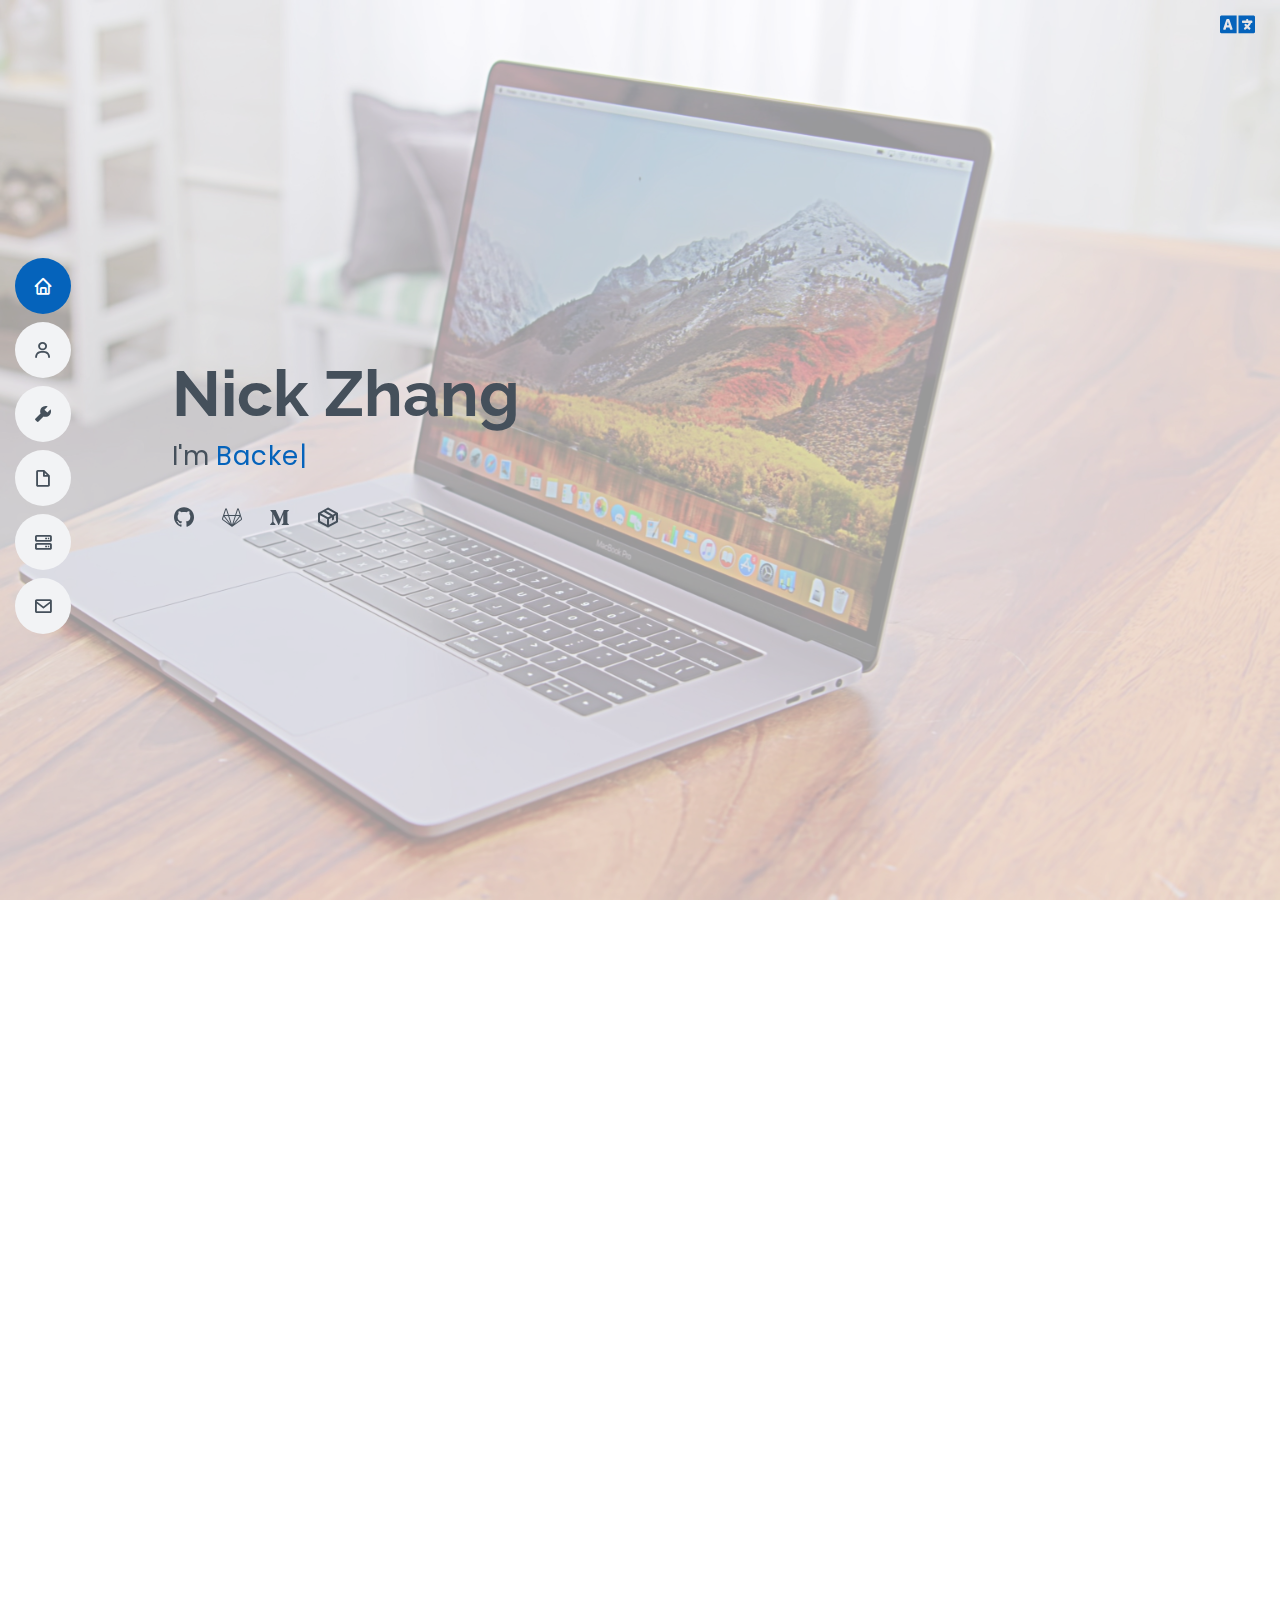
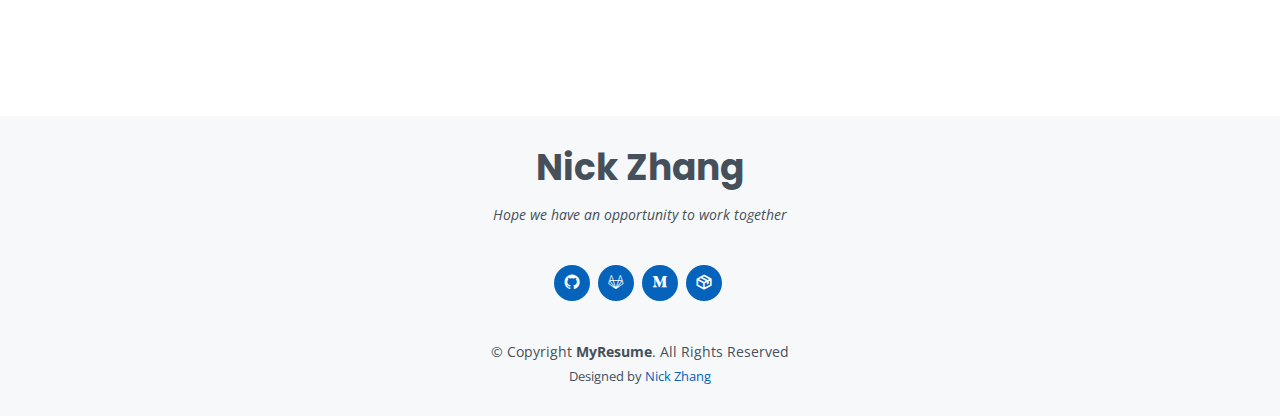
==== commit 583fcdcb: "fix: 完成英文履歷(@nick)" ====
--- a/index_en.html
+++ b/index_en.html
@@ -905,7 +905,7 @@
 <footer id="footer">
 	<div class="container">
 		<h3>Nick Zhang</h3>
-		<p>希望我們可以有一個合作愉快的機會</p>
+		<p>Hope we have an opportunity to work together</p>
 		<div class="social-links">
 			<a href="https://github.com/castion2293" target="_blank" class="github"><i class="bx bxl-github"></i></a>
 			<a href="https://gitlab.com/castion2293" target="_blank" class="gitlab"><i class="bx bxl-gitlab"></i></a>
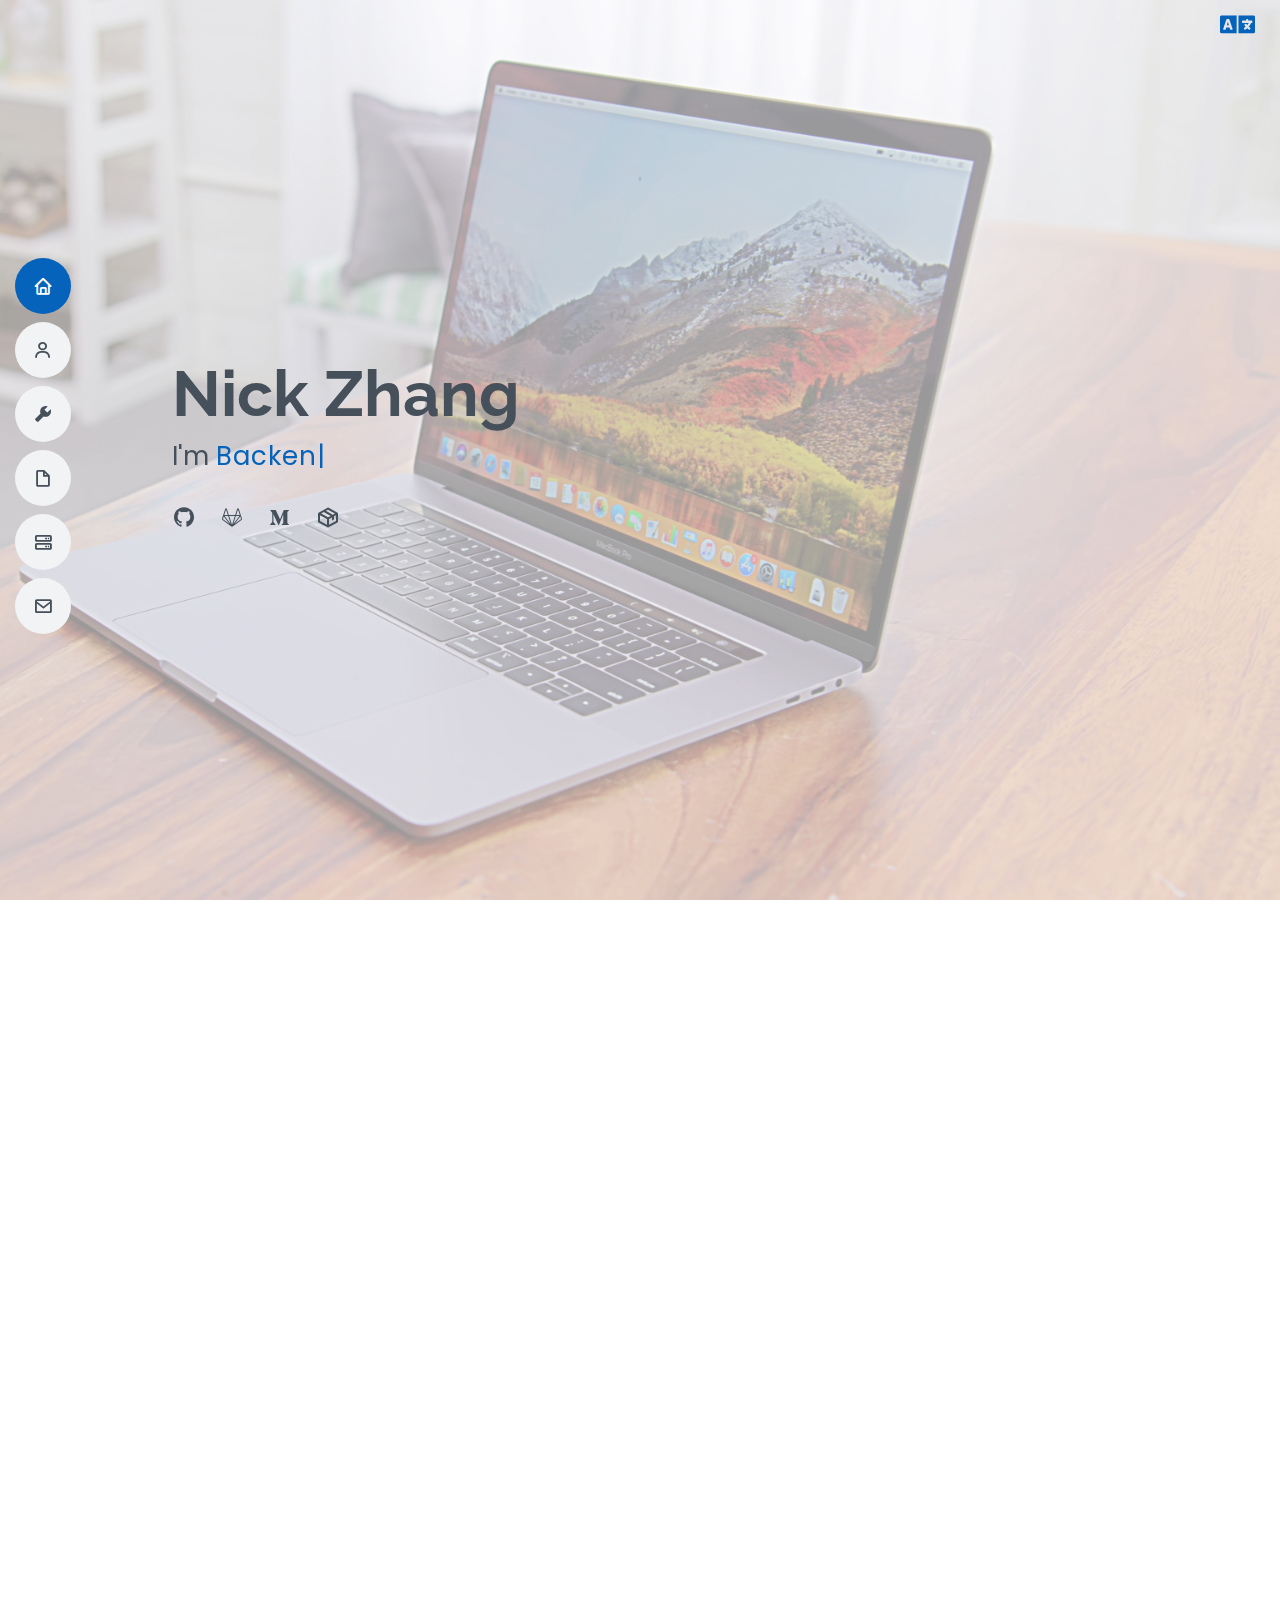
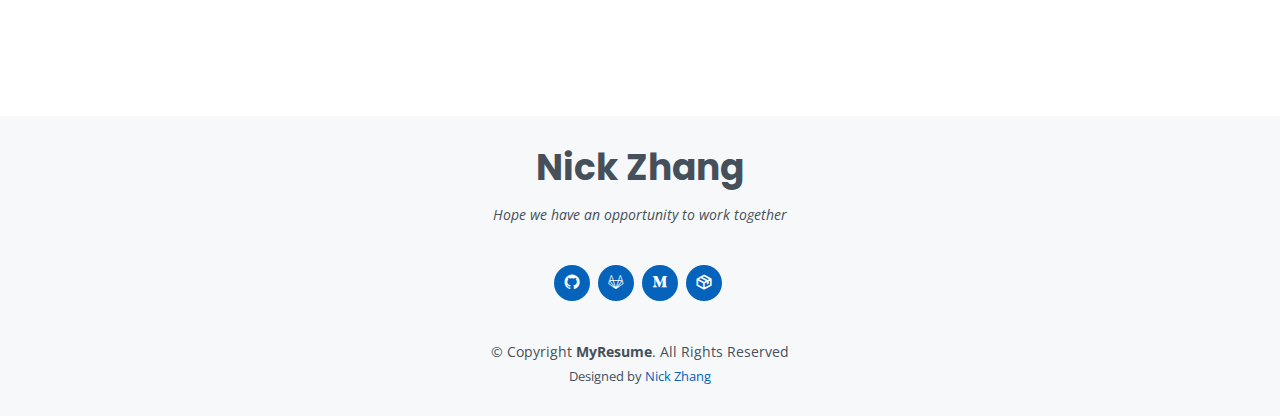
==== commit bc307783: "fix: 增加base-model-repository作品(@nick)" ====
--- a/index_en.html
+++ b/index_en.html
@@ -692,6 +692,22 @@
 						</div>
 						<h4>ecpay-express</h4>
 						<a href="https://github.com/castion2293/ecpay-express" target="_blank" class="github">
+							<i class="bx bxl-github h1"></i>
+						</a>
+					</div>
+				</div>
+				
+				<div class="col-lg-4 col-md-6 my-1" data-aos="zoom-in" data-aos-delay="200">
+					<div class="icon-box iconbox-orange ">
+						<div class="icon">
+							<svg width="100" height="100" viewBox="0 0 600 600" xmlns="http://www.w3.org/2000/svg">
+								<path stroke="none" stroke-width="0" fill="#f5f5f5"
+								      d="M300,582.0697525312426C382.5290701553225,586.8405444964366,449.9789794690241,525.3245884688669,502.5850820975895,461.55621195738473C556.606425686781,396.0723002908107,615.8543463187945,314.28637112970534,586.6730223649479,234.56875336149918C558.9533121215079,158.8439757836574,454.9685369536778,164.00468322053177,381.49747125262974,130.76875717737553C312.15926192815925,99.40240125094834,248.97055460311594,18.661163978235184,179.8680185752513,50.54337015887873C110.5421016452524,82.52863877960104,119.82277516462835,180.83849132639028,109.12597500060166,256.43424936330496C100.08760227029461,320.3096726198365,92.17705696193138,384.0621239912766,124.79988738764834,439.7174275375508C164.83382741302287,508.01625554203684,220.96474134820875,577.5009287672846,300,582.0697525312426"></path>
+							</svg>
+							<i class="bx bxs-user-badge"></i>
+						</div>
+						<h4>base-model-repository</h4>
+						<a href="https://github.com/castion2293/base-model-repository" target="_blank" class="github">
 							<i class="bx bxl-github h1"></i>
 						</a>
 					</div>
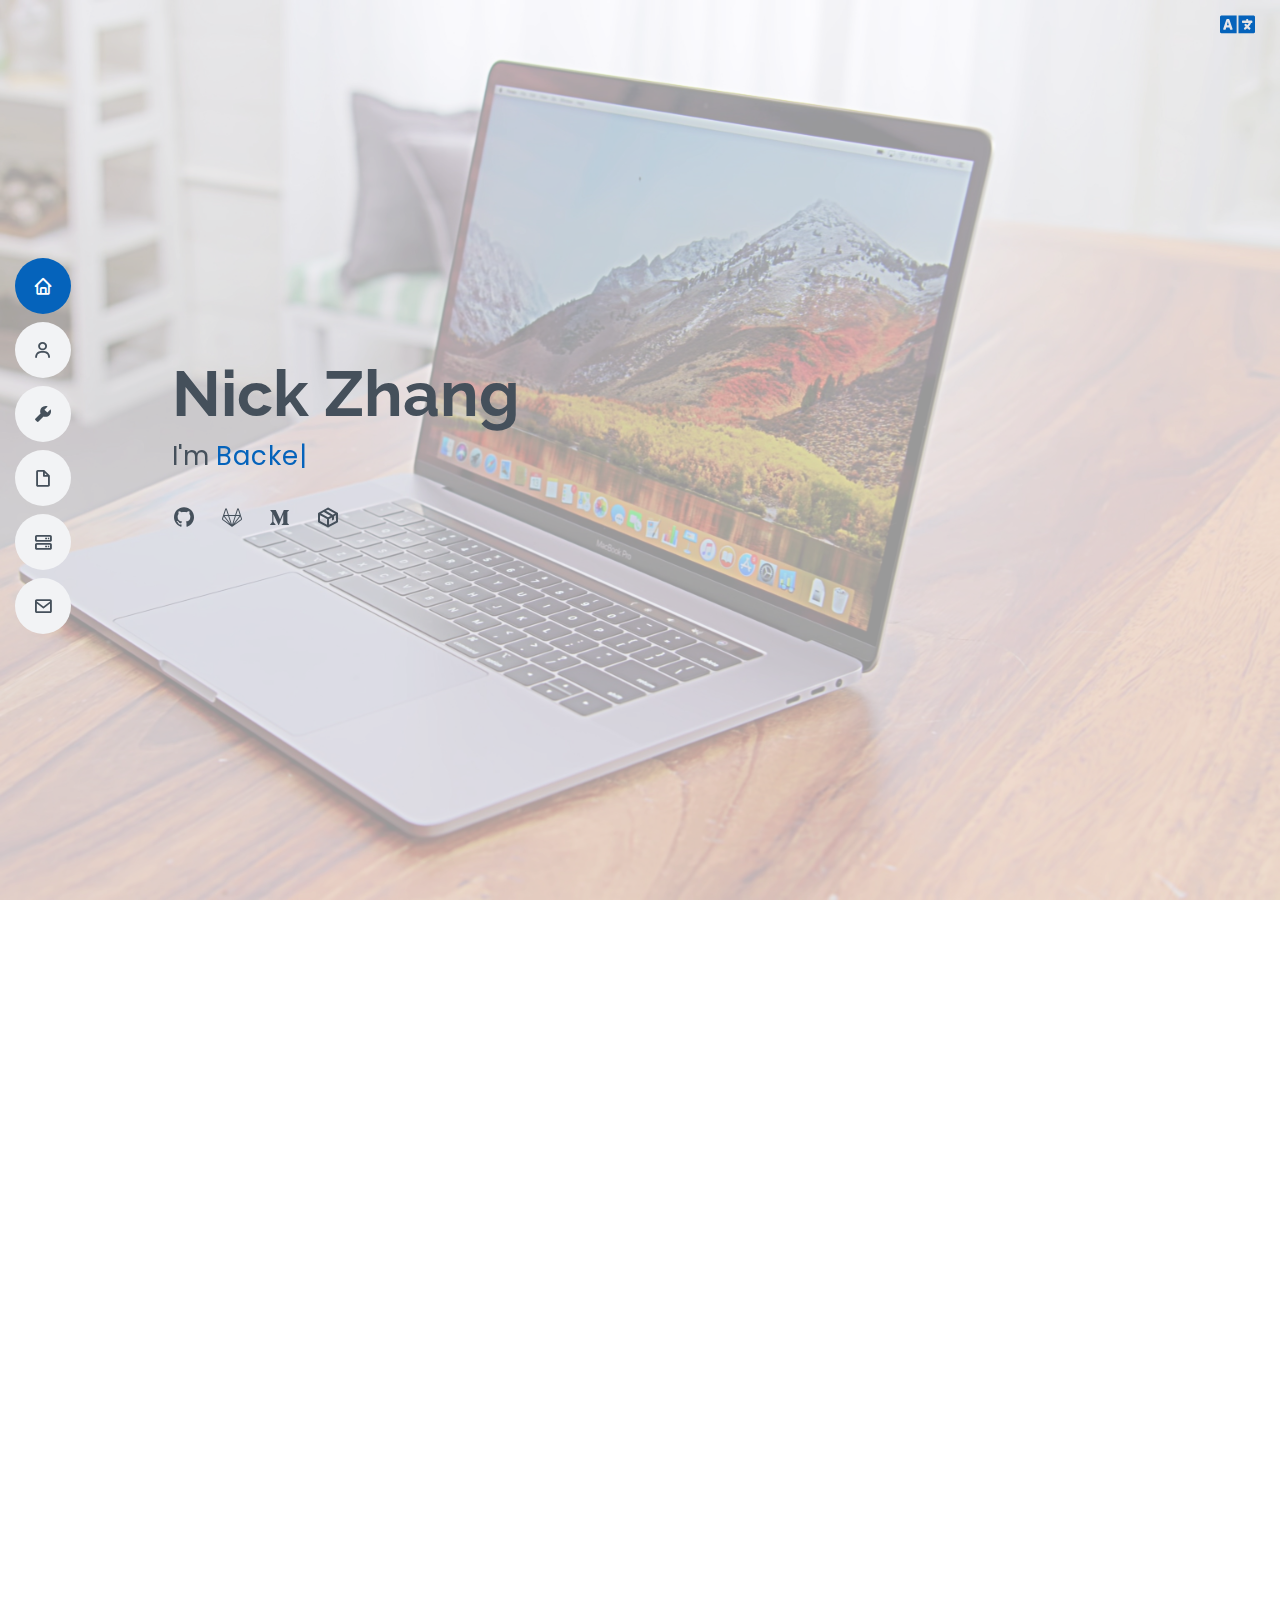
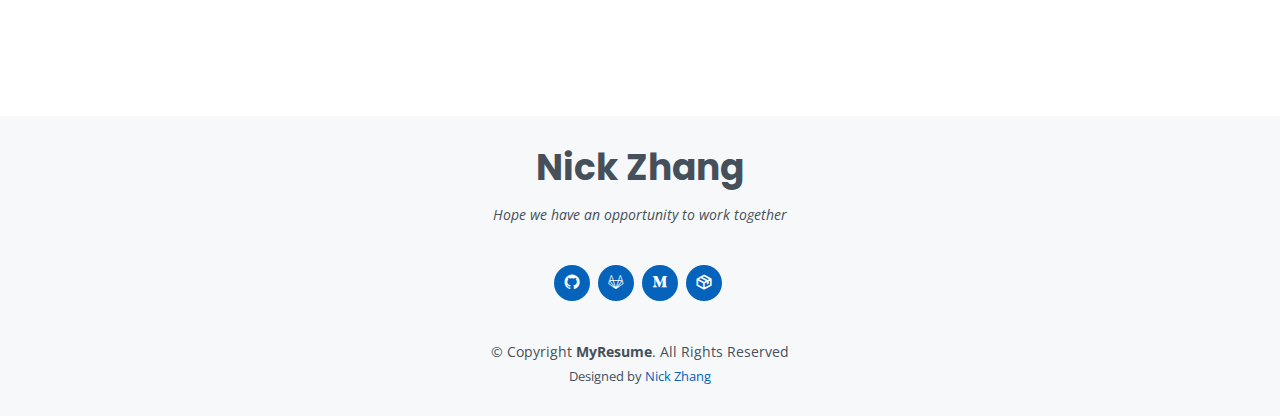
==== commit 75ade358: "fix: 增加EDMS(@nick)" ====
--- a/index_en.html
+++ b/index_en.html
@@ -729,6 +729,21 @@
 						<h4>Taiwan Stock</h4>
 						<a href="https://gitlab.com/castion2293/taiwan-stock" target="_blank" class="github">
 							<i class="bx bxl-gitlab h1"></i>
+						</a>
+					</div>
+				</div>
+				
+				<div class="col-lg-4 col-md-6 mt-4" data-aos="zoom-in" data-aos-delay="200">
+					<div class="icon-box iconbox-red">
+						<div class="icon">
+							<svg width="100" height="100" viewBox="0 0 600 600" xmlns="http://www.w3.org/2000/svg">
+								<path stroke="none" stroke-width="0" fill="#f5f5f5" d="M300,532.3542879108572C369.38199826031484,532.3153073249985,429.10787420159085,491.63046689027357,474.5244479745417,439.17860296908856C522.8885846962883,383.3225815378663,569.1668002868075,314.3205725914397,550.7432151929288,242.7694973846089C532.6665558377875,172.5657663291529,456.2379748765914,142.6223662098291,390.3689995646985,112.34683881706744C326.66090330228417,83.06452184765237,258.84405631176094,53.51806209861945,193.32584062364296,78.48882559362697C121.61183558270385,105.82097193414197,62.805066853699245,167.19869350419734,48.57481801355237,242.6138429142374C34.843463184063346,315.3850353017275,76.69343916112496,383.4422959591041,125.22947124332185,439.3748458443577C170.7312796277747,491.8107796887764,230.57421082200815,532.3932930995766,300,532.3542879108572"></path>
+							</svg>
+							<i class="bx bx-shopping-bag"></i>
+						</div>
+						<h4>EDMS</h4>
+						<a href="http://backend.enerbe.asia/agentLevel6" target="_blank" class="github">
+							<i class="bx bxl-html5 h1"></i>
 						</a>
 					</div>
 				</div>
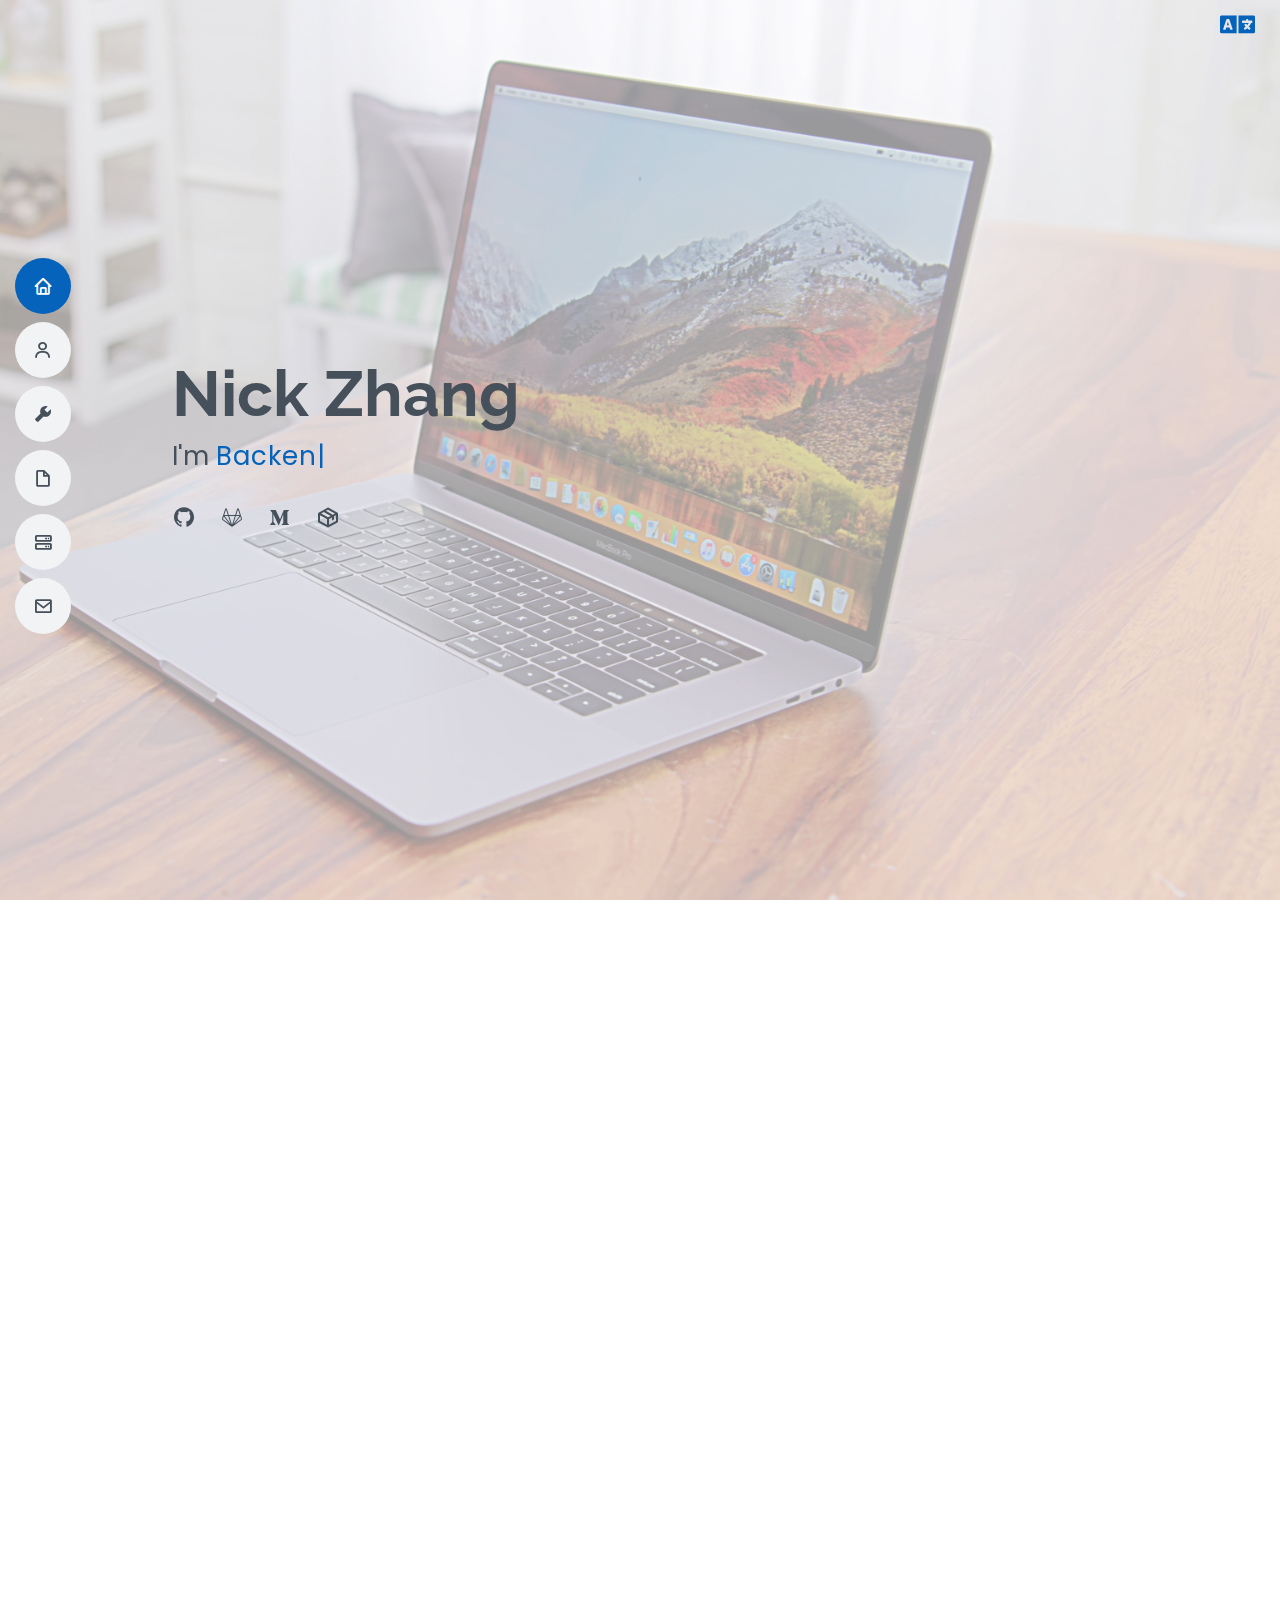
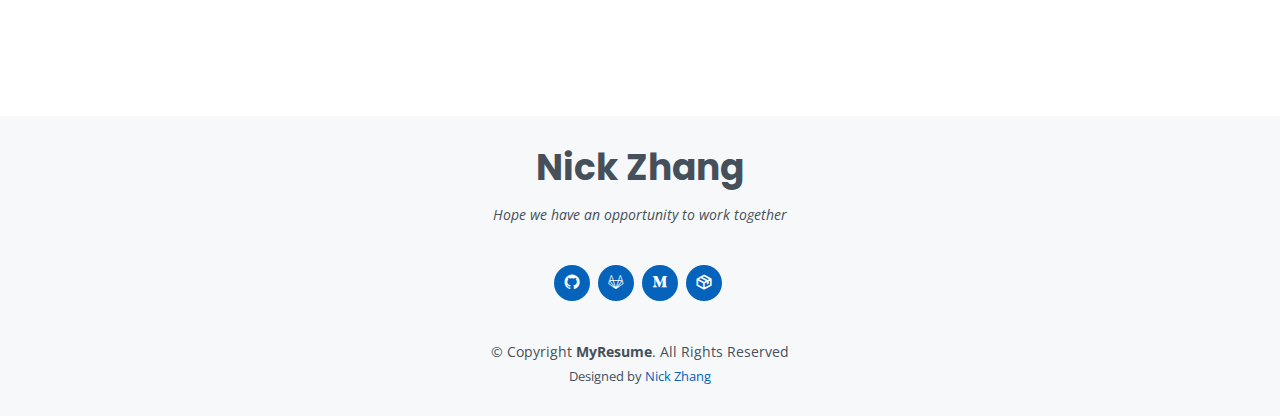
==== commit e954fffd: "fix: 新增startupland(@nick)" ====
--- a/index_en.html
+++ b/index_en.html
@@ -748,32 +748,20 @@
 					</div>
 				</div>
 				
-				<!--          <div class="col-lg-4 col-md-6 d-flex align-items-stretch mt-4" data-aos="zoom-in" data-aos-delay="200">-->
-				<!--            <div class="icon-box iconbox-red">-->
-				<!--              <div class="icon">-->
-				<!--                <svg width="100" height="100" viewBox="0 0 600 600" xmlns="http://www.w3.org/2000/svg">-->
-				<!--                  <path stroke="none" stroke-width="0" fill="#f5f5f5" d="M300,532.3542879108572C369.38199826031484,532.3153073249985,429.10787420159085,491.63046689027357,474.5244479745417,439.17860296908856C522.8885846962883,383.3225815378663,569.1668002868075,314.3205725914397,550.7432151929288,242.7694973846089C532.6665558377875,172.5657663291529,456.2379748765914,142.6223662098291,390.3689995646985,112.34683881706744C326.66090330228417,83.06452184765237,258.84405631176094,53.51806209861945,193.32584062364296,78.48882559362697C121.61183558270385,105.82097193414197,62.805066853699245,167.19869350419734,48.57481801355237,242.6138429142374C34.843463184063346,315.3850353017275,76.69343916112496,383.4422959591041,125.22947124332185,439.3748458443577C170.7312796277747,491.8107796887764,230.57421082200815,532.3932930995766,300,532.3542879108572"></path>-->
-				<!--                </svg>-->
-				<!--                <i class="bx bx-slideshow"></i>-->
-				<!--              </div>-->
-				<!--              <h4><a href="">Dele Cardo</a></h4>-->
-				<!--              <p>Quis consequatur saepe eligendi voluptatem consequatur dolor consequuntur</p>-->
-				<!--            </div>-->
-				<!--          </div>-->
-				
-				<!--          <div class="col-lg-4 col-md-6 d-flex align-items-stretch mt-4" data-aos="zoom-in" data-aos-delay="300">-->
-				<!--            <div class="icon-box iconbox-teal">-->
-				<!--              <div class="icon">-->
-				<!--                <svg width="100" height="100" viewBox="0 0 600 600" xmlns="http://www.w3.org/2000/svg">-->
-				<!--                  <path stroke="none" stroke-width="0" fill="#f5f5f5" d="M300,566.797414625762C385.7384707136149,576.1784315230908,478.7894351017131,552.8928747891023,531.9192734346935,484.94944893311C584.6109503024035,417.5663521118492,582.489472248146,322.67544863468447,553.9536738515405,242.03673114598146C529.1557734026468,171.96086150256528,465.24506316201064,127.66468636344209,395.9583748389544,100.7403814666027C334.2173773831606,76.7482773500951,269.4350130405921,84.62216499799875,207.1952322260088,107.2889140133804C132.92018162631612,134.33871894543012,41.79353780512637,160.00259165414826,22.644507872594943,236.69541883565114C3.319112789854554,314.0945973066697,72.72355303640163,379.243833228382,124.04198916343866,440.3218312028393C172.9286146004772,498.5055451809895,224.45579914871206,558.5317968840102,300,566.797414625762"></path>-->
-				<!--                </svg>-->
-				<!--                <i class="bx bx-arch"></i>-->
-				<!--              </div>-->
-				<!--              <h4><a href="">Divera Don</a></h4>-->
-				<!--              <p>Modi nostrum vel laborum. Porro fugit error sit minus sapiente sit aspernatur</p>-->
-				<!--            </div>-->
-				<!--          </div>-->
-				<!--        </div>-->
+				<div class="col-lg-4 col-md-6 mt-4" data-aos="zoom-in" data-aos-delay="200">
+					<div class="icon-box iconbox-teal">
+						<div class="icon">
+							<svg width="100" height="100" viewBox="0 0 600 600" xmlns="http://www.w3.org/2000/svg">
+								<path stroke="none" stroke-width="0" fill="#f5f5f5" d="M300,541.5067337569781C382.14930387511276,545.0595476570109,479.8736841581634,548.3450877840088,526.4010558755058,480.5488172755941C571.5218469581645,414.80211281144784,517.5187510058486,332.0715597781072,496.52539010469104,255.14436215662573C477.37192572678356,184.95920475031193,473.57363656557914,105.61284051026155,413.0603344069578,65.22779650032875C343.27470386102294,18.654635553484475,251.2091493199835,5.337323636656869,175.0934190732945,40.62881213300186C97.87086631185822,76.43348514350839,51.98124368387456,156.15599469081315,36.44837278890362,239.84606092416172C21.716077023791087,319.22268207091537,43.775223500013084,401.1760424656574,96.891909868211,461.97329694683043C147.22146801428983,519.5804099606455,223.5754009179313,538.201503339737,300,541.5067337569781"></path>
+							</svg>
+							<i class="bx bx-rocket"></i>
+						</div>
+						<h4>CCU Start Up Land</h4>
+						<a href="https://www.startupland.ccu.edu.tw/" target="_blank" class="github">
+							<i class="bx bxl-html5 h1"></i>
+						</a>
+					</div>
+				</div>
 			
 			</div>
 		</div>
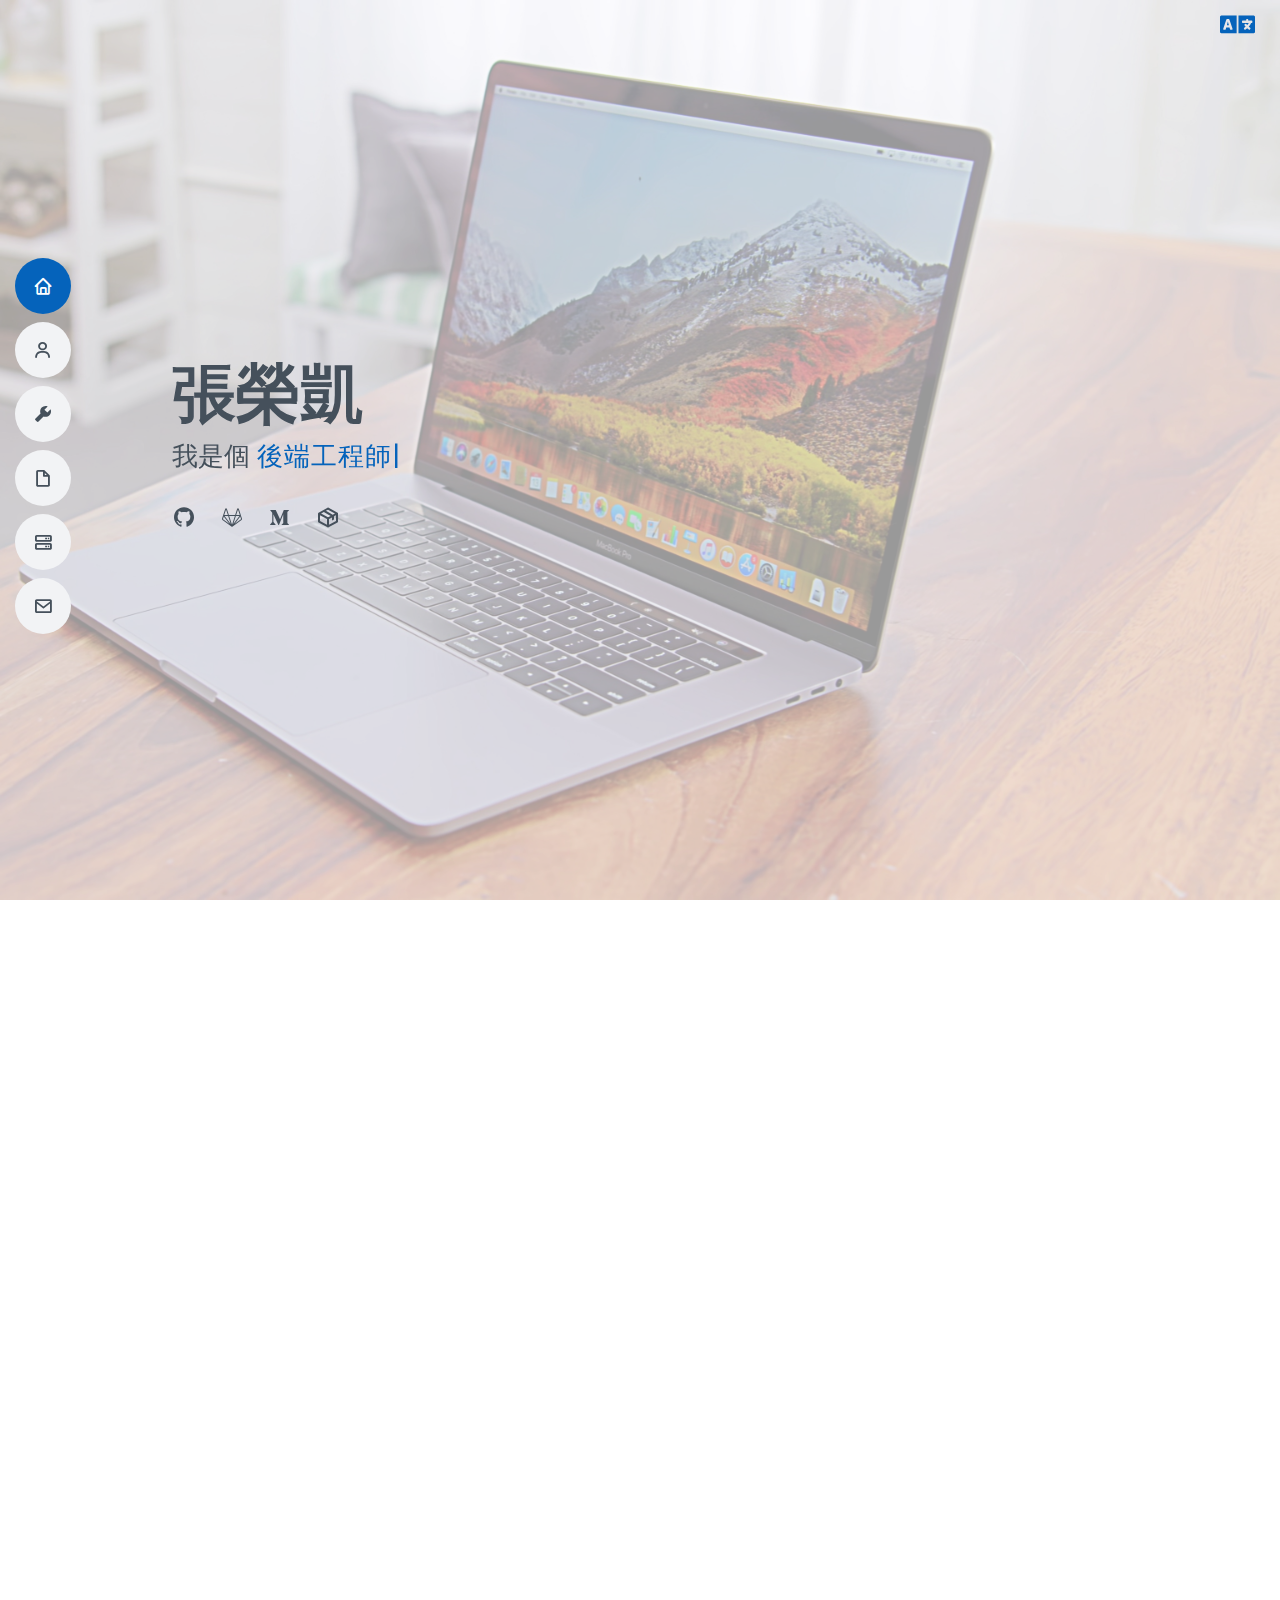
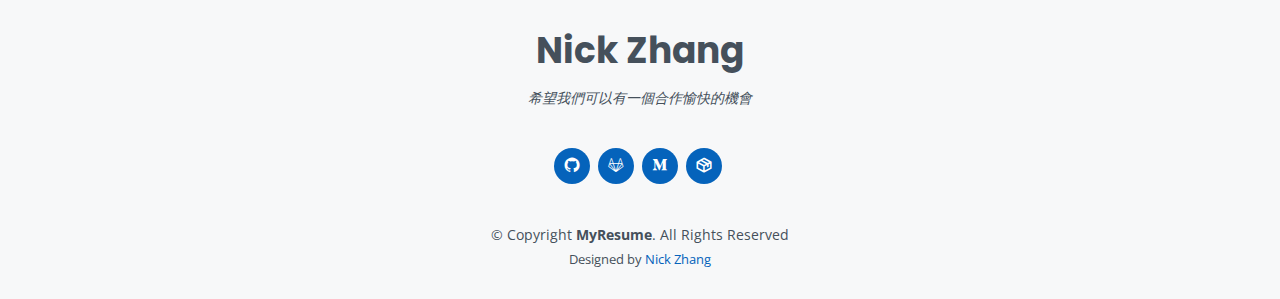
==== commit b126bfb9: "fix: 預設改為英文版面(@nick)" ====
--- a/index_en.html
+++ b/index_en.html
@@ -2,966 +2,933 @@
 <html lang="en">
 
 <head>
-	<meta charset="utf-8">
-	<meta content="width=device-width, initial-scale=1.0" name="viewport">
+  <meta charset="utf-8">
+  <meta content="width=device-width, initial-scale=1.0" name="viewport">
+
+  <title>履歷</title>
+  <meta content="" name="description">
+  <meta content="" name="keywords">
+
+  <!-- Favicons -->
+  <link href="https://img.icons8.com/ios-glyphs/50/000000/resume.png" rel="icon">
+  <link href="assets/img/apple-touch-icon.png" rel="apple-touch-icon">
+
+  <!-- Google Fonts -->
+  <link href="https://fonts.googleapis.com/css?family=Open+Sans:300,300i,400,400i,600,600i,700,700i|Raleway:300,300i,400,400i,500,500i,600,600i,700,700i|Poppins:300,300i,400,400i,500,500i,600,600i,700,700i" rel="stylesheet">
+
+  <!-- Vendor CSS Files -->
+  <link href="assets/vendor/aos/aos.css" rel="stylesheet">
+  <link href="assets/vendor/bootstrap/css/bootstrap.min.css" rel="stylesheet">
+  <link href="assets/vendor/bootstrap-icons/bootstrap-icons.css" rel="stylesheet">
+  <link href="assets/vendor/boxicons/css/boxicons.min.css" rel="stylesheet">
+  <link href="assets/vendor/glightbox/css/glightbox.min.css" rel="stylesheet">
+  <link href="assets/vendor/swiper/swiper-bundle.min.css" rel="stylesheet">
+  <link href="assets/vendor/fontawesome5/css/all.min.css" rel="stylesheet">
+
+  <!-- Template Main CSS File -->
+  <link href="assets/css/style.css" rel="stylesheet">
+
+  <!-- =======================================================
+  * Template Name: MyResume - v4.7.0
+  * Template URL: https://bootstrapmade.com/free-html-bootstrap-template-my-resume/
+  * Author: BootstrapMade.com
+  * License: https://bootstrapmade.com/license/
+  ======================================================== -->
+</head>
+
+<body>
+
+  <!-- ======= Mobile nav toggle button ======= -->
+  <!-- <button type="button" class="mobile-nav-toggle d-xl-none"><i class="bi bi-list mobile-nav-toggle"></i></button> -->
+  <i class="bi bi-list mobile-nav-toggle d-xl-none"></i>
+  <a href="./index.html" class="github"><i class="fas fa-language translation-nav-toggle"></i></a>
+  
+  <!-- ======= Header ======= -->
+  <header id="header" class="d-flex flex-column justify-content-center">
+
+    <nav id="navbar" class="navbar nav-menu">
+      <ul>
+        <li><a href="#hero" class="nav-link scrollto active"><i class="bx bx-home"></i> <span>主頁</span></a></li>
+        <li><a href="#about" class="nav-link scrollto"><i class="bx bx-user"></i> <span>關於我</span></a></li>
+        <li><a href="#skills" class="nav-link scrollto"><i class="bx bxs-wrench"></i> <span>技能</span></a></li>
+        <li><a href="#resume" class="nav-link scrollto"><i class="bx bx-file-blank"></i> <span>經歷</span></a></li>
+<!--        <li><a href="#portfolio" class="nav-link scrollto"><i class="bx bx-book-content"></i> <span>Portfolio</span></a></li>-->
+        <li><a href="#services" class="nav-link scrollto"><i class="bx bx-server"></i> <span>作品</span></a></li>
+        <li><a href="#contact" class="nav-link scrollto"><i class="bx bx-envelope"></i> <span>與我聯絡</span></a></li>
+      </ul>
+    </nav><!-- .nav-menu -->
+
+  </header><!-- End Header -->
+
+  <!-- ======= Hero Section ======= -->
+  <section id="hero" class="d-flex flex-column justify-content-center">
+    <div class="container" data-aos="zoom-in" data-aos-delay="100">
+      <h1>張榮凱</h1>
+      <p>我是個 <span class="typed" data-typed-items="後端工程師, 專案負責人, 程式開發者, 資料庫管理員"></span></p>
+      <div class="social-links">
+        <a href="https://github.com/castion2293" target="_blank" class="github"><i class="bx bxl-github"></i></a>
+        <a href="https://gitlab.com/castion2293" target="_blank" class="gitlab"><i class="bx bxl-gitlab"></i></a>
+        <a href="https://castion2293.medium.com/" target="_blank" class="medium"><i class="bx bxl-medium"></i></a>
+        <a href="https://packagist.org/users/castion2293/packages/" target="_blank" class="medium"><i class="bx bx-package"></i></a>
+      </div>
+    </div>
+  </section><!-- End Hero -->
+
+  <main id="main">
+
+    <!-- ======= About Section ======= -->
+    <section id="about" class="about">
+      <div class="container" data-aos="fade-up">
+
+        <div class="section-title">
+          <h2>關於我</h2>
+          <div class="d-none d-md-block">
+            <p>我是一名喜歡研究程式開發的工程師，擅長後端的開發處理，主要是PHP語言，Laravel架構為主，資料庫的架構設計</p>
+            <p>對於linux系統，docker容器，vue前端開發，分散式架構及Python爬蟲也有涉獵一些</p>
+          </div>
+          <div class="d-block d-md-none">
+            <p>我是一名喜歡研究程式開發的工程師，擅長後端的開發處理，主要是PHP語言，Laravel架構為主，資料庫的架構設計，對於linux系統，docker容器，vue前端開發，分散式架構及Python爬蟲也有涉獵一些</p>
+          </div>
+        </div>
+
+        <div class="row">
+          <div class="col-lg-4">
+            <img src="assets/img/DSC_0290.JPG" class="img-fluid" alt="">
+          </div>
+          <div class="col-lg-8 pt-4 pt-lg-0 content">
+            <h3>基本資料</h3>
+            <div class="row pt-3">
+              <div class="col-lg-6">
+                <ul>
+                  <li><i class="bi bi-chevron-right"></i> <strong>姓名:</strong> <span>張榮凱</span></li>
+                  <li><i class="bi bi-chevron-right"></i> <strong>生日:</strong> <span>1987/12/19</span></li>
+                  <li><i class="bi bi-chevron-right"></i> <strong>學歷:</strong> <span>大學</span></li>
+                  <li><i class="bi bi-chevron-right"></i> <strong>居住地:</strong> <span>台中, 台灣</span></li>
+                </ul>
+              </div>
+              <div class="col-lg-6">
+                <ul>
+                  <li><i class="bi bi-chevron-right"></i> <strong>電話:</strong> <span>0968-751-760</span></li>
+                  <li><i class="bi bi-chevron-right"></i> <strong>Email:</strong> <span>castion2293@yahoo.com.tw</span></li>
+                  <li><i class="bi bi-chevron-right"></i> <strong>Line ID:</strong> <span>castion2293</span></li>
+                  <li><i class="bi bi-chevron-right"></i> <strong>Telegram:</strong> <span>castion2293</span></li>
+                </ul>
+              </div>
+            </div>
+            <p class="p-3">
+              目前在一家遊戲開發公司當任後端開發部門主管，專案開發負責人及資料庫維護管理者，帶領團隊人數約5人，程式開發經驗已經超過5年以上
+            </p>
+          </div>
+        </div>
+
+      </div>
+    </section><!-- End About Section -->
+
+    <!-- ======= Facts Section ======= -->
+<!--    <section id="facts" class="facts">-->
+<!--      <div class="container" data-aos="fade-up">-->
+
+<!--        <div class="section-title">-->
+<!--          <h2>Facts</h2>-->
+<!--          <p>Magnam dolores commodi suscipit. Necessitatibus eius consequatur ex aliquid fuga eum quidem. Sit sint consectetur velit. Quisquam quos quisquam cupiditate. Et nemo qui impedit suscipit alias ea. Quia fugiat sit in iste officiis commodi quidem hic quas.</p>-->
+<!--        </div>-->
+
+<!--        <div class="row">-->
+
+<!--          <div class="col-lg-3 col-md-6">-->
+<!--            <div class="count-box">-->
+<!--              <i class="bi bi-emoji-smile"></i>-->
+<!--              <span data-purecounter-start="0" data-purecounter-end="232" data-purecounter-duration="1" class="purecounter"></span>-->
+<!--              <p>Happy Clients</p>-->
+<!--            </div>-->
+<!--          </div>-->
+
+<!--          <div class="col-lg-3 col-md-6 mt-5 mt-md-0">-->
+<!--            <div class="count-box">-->
+<!--              <i class="bi bi-journal-richtext"></i>-->
+<!--              <span data-purecounter-start="0" data-purecounter-end="521" data-purecounter-duration="1" class="purecounter"></span>-->
+<!--              <p>Projects</p>-->
+<!--            </div>-->
+<!--          </div>-->
+
+<!--          <div class="col-lg-3 col-md-6 mt-5 mt-lg-0">-->
+<!--            <div class="count-box">-->
+<!--              <i class="bi bi-headset"></i>-->
+<!--              <span data-purecounter-start="0" data-purecounter-end="1463" data-purecounter-duration="1" class="purecounter"></span>-->
+<!--              <p>Hours Of Support</p>-->
+<!--            </div>-->
+<!--          </div>-->
+
+<!--          <div class="col-lg-3 col-md-6 mt-5 mt-lg-0">-->
+<!--            <div class="count-box">-->
+<!--              <i class="bi bi-award"></i>-->
+<!--              <span data-purecounter-start="0" data-purecounter-end="25" data-purecounter-duration="1" class="purecounter"></span>-->
+<!--              <p>Awards</p>-->
+<!--            </div>-->
+<!--          </div>-->
+
+<!--        </div>-->
+
+<!--      </div>-->
+<!--    </section>&lt;!&ndash; End Facts Section &ndash;&gt;-->
+
+    <!-- ======= Skills Section ======= -->
+    <section id="skills" class="skills section-bg">
+      <div class="container" data-aos="fade-up">
+
+        <div class="section-title">
+          <h2>技能</h2>
+        </div>
+
+        <div class="row skills-content">
+
+          <div class="col-lg-6">
+            <div class="progress">
+              <span class="skill">PHP <i class="val">100%</i></span>
+              <div class="progress-bar-wrap">
+                <div class="progress-bar" role="progressbar" aria-valuenow="100" aria-valuemin="0" aria-valuemax="100"></div>
+              </div>
+            </div>
+            <div class="progress">
+              <span class="skill">MySQL <i class="val">100%</i></span>
+              <div class="progress-bar-wrap">
+                <div class="progress-bar" role="progressbar" aria-valuenow="100" aria-valuemin="0" aria-valuemax="100"></div>
+              </div>
+            </div>
+            <div class="progress">
+              <span class="skill">Redis <i class="val">90%</i></span>
+              <div class="progress-bar-wrap">
+                <div class="progress-bar" role="progressbar" aria-valuenow="90" aria-valuemin="0" aria-valuemax="100"></div>
+              </div>
+            </div>
+            <div class="progress">
+              <span class="skill">Linux <i class="val">90%</i></span>
+              <div class="progress-bar-wrap">
+                <div class="progress-bar" role="progressbar" aria-valuenow="90" aria-valuemin="0" aria-valuemax="100"></div>
+              </div>
+            </div>
+            <div class="progress">
+              <span class="skill">Gitlab CI/CD <i class="val">90%</i></span>
+              <div class="progress-bar-wrap">
+                <div class="progress-bar" role="progressbar" aria-valuenow="90" aria-valuemin="0" aria-valuemax="100"></div>
+              </div>
+            </div>
+            <div class="progress">
+              <span class="skill">Kubernetes <i class="val">80%</i></span>
+              <div class="progress-bar-wrap">
+                <div class="progress-bar" role="progressbar" aria-valuenow="80" aria-valuemin="0" aria-valuemax="100"></div>
+              </div>
+            </div>
+            <div class="progress">
+              <span class="skill">CSS <i class="val">70%</i></span>
+              <div class="progress-bar-wrap">
+                <div class="progress-bar" role="progressbar" aria-valuenow="70" aria-valuemin="0" aria-valuemax="100"></div>
+              </div>
+            </div>
+            <div class="progress">
+              <span class="skill">Vue.js <i class="val">80%</i></span>
+              <div class="progress-bar-wrap">
+                <div class="progress-bar" role="progressbar" aria-valuenow="80" aria-valuemin="0" aria-valuemax="100"></div>
+              </div>
+            </div>
+            <div class="progress">
+              <span class="skill">GCP <i class="val">80%</i></span>
+              <div class="progress-bar-wrap">
+                <div class="progress-bar" role="progressbar" aria-valuenow="80" aria-valuemin="0" aria-valuemax="100"></div>
+              </div>
+            </div>
+
+          </div>
+
+          <div class="col-lg-6">
+            <div class="progress">
+              <span class="skill">Laravel <i class="val">100%</i></span>
+              <div class="progress-bar-wrap">
+                <div class="progress-bar" role="progressbar" aria-valuenow="100" aria-valuemin="0" aria-valuemax="100"></div>
+              </div>
+            </div>
+            <div class="progress">
+              <span class="skill">Git <i class="val">90%</i></span>
+              <div class="progress-bar-wrap">
+                <div class="progress-bar" role="progressbar" aria-valuenow="90" aria-valuemin="0" aria-valuemax="100"></div>
+              </div>
+            </div>
+            <div class="progress">
+              <span class="skill">MongoDB <i class="val">90%</i></span>
+              <div class="progress-bar-wrap">
+                <div class="progress-bar" role="progressbar" aria-valuenow="90" aria-valuemin="0" aria-valuemax="100"></div>
+              </div>
+            </div>
+            <div class="progress">
+              <span class="skill">Ubuntu <i class="val">80%</i></span>
+              <div class="progress-bar-wrap">
+                <div class="progress-bar" role="progressbar" aria-valuenow="80" aria-valuemin="0" aria-valuemax="100"></div>
+              </div>
+            </div>
+            <div class="progress">
+              <span class="skill">Docker <i class="val">80%</i></span>
+              <div class="progress-bar-wrap">
+                <div class="progress-bar" role="progressbar" aria-valuenow="80" aria-valuemin="0" aria-valuemax="100"></div>
+              </div>
+            </div>
+            <div class="progress">
+              <span class="skill">HTML <i class="val">100%</i></span>
+              <div class="progress-bar-wrap">
+                <div class="progress-bar" role="progressbar" aria-valuenow="100" aria-valuemin="0" aria-valuemax="100"></div>
+              </div>
+            </div>
+            <div class="progress">
+              <span class="skill">Javascript <i class="val">80%</i></span>
+              <div class="progress-bar-wrap">
+                <div class="progress-bar" role="progressbar" aria-valuenow="80" aria-valuemin="0" aria-valuemax="100"></div>
+              </div>
+            </div>
+            <div class="progress">
+              <span class="skill">Python <i class="val">70%</i></span>
+              <div class="progress-bar-wrap">
+                <div class="progress-bar" role="progressbar" aria-valuenow="70" aria-valuemin="0" aria-valuemax="100"></div>
+              </div>
+            </div>
+            <div class="progress">
+              <span class="skill">AWS <i class="val">80%</i></span>
+              <div class="progress-bar-wrap">
+                <div class="progress-bar" role="progressbar" aria-valuenow="80" aria-valuemin="0" aria-valuemax="100"></div>
+              </div>
+            </div>
+
+          </div>
+
+        </div>
+
+      </div>
+    </section><!-- End Skills Section -->
+
+    <!-- ======= Resume Section ======= -->
+    <section id="resume" class="resume">
+      <div class="container" data-aos="fade-up">
+
+        <div class="section-title">
+          <h2>經歷</h2>
+        </div>
+
+        <div class="row">
+          <div class="col-lg-6">
+            <h3 class="resume-title">工作</h3>
+            <div class="resume-item">
+              <h4>後端部門主管</h4>
+              <h5>2020 - 現在</h5>
+              <p><em>雍海科技, 台中</em></p>
+              <ul>
+                <li>後端部門負責人</li>
+                <li>管理後端團隊 人數5人</li>
+                <li>專案開發與決策設計負責人</li>
+                <li>PHP後端程式開發 / gitlab CI/CD 自動化部屬 / GCP雲端主機架設 </li>
+                <li>例行維護工作與新功能添加 </li>
+              </ul>
+              <p><em>實務經驗</em></p>
+              <ul>
+                <li>資料庫讀寫分離(MySQL)，並使用索引優化百萬級別的大表</li>
+                <li>NoSQL應用(使用MongoDB)</li>
+                <li>為舊有專案翻修Lagacy Code並補上單元測試及應用端的效能改善</li>
+              </ul>
+            </div>
+            <div class="resume-item">
+              <h4>後端工程師</h4>
+              <h5>2017 - 2020</h5>
+              <p><em>儁上科技, 台中</em></p>
+              <ul>
+                <li>開發遊戲平台及後台管理系統(Laravel框架)</li>
+                <li>功能模組抽離 / 第三方API串接 / 微服務導向設計</li>
+                <li>舊專案重構及測試撰寫</li>
+              </ul>
+              <p><em>實務經驗</em></p>
+              <ul>
+                <li>大型遊戲前台及後台開發，可供上萬會員使用</li>
+                <li>遊戲功能模組獨立成分散式架構，供第三方客戶串接更加方便</li>
+              </ul>
+            </div>
+            <div class="resume-item">
+              <h4>技術服務工程師</h4>
+              <h5>2015 - 2016</h5>
+              <p><em>羅博特科技, 台中</em></p>
+              <ul>
+                <li>協助客戶導入機械手臂自動化並做問題排除</li>
+                <li>反應客戶問題並以英文與原廠溝通</li>
+              </ul>
+              <p><em>實務經驗</em></p>
+              <ul>
+                <li>PC base與Robot系統整合</li>
+                <li>Robot與視覺整合及動態追片</li>
+                <li>4軸及6軸Robot自動化應用</li>
+              </ul>
+            </div>
+          </div>
+          <div class="col-lg-6">
+            <h3 class="resume-title">學歷</h3>
+            <div class="resume-item">
+              <h4>電腦科學</h4>
+              <h5>2016 - 2017</h5>
+              <p><em>LDS Business College, Salt Lake City, UT</em></p>
+              <ul>
+                <li>設計線上點餐系統 並以此作品參加校內創業競賽</li>
+              </ul>
+            </div>
+            <div class="resume-item">
+              <h4>機械工程</h4>
+              <h5>2006 - 2010</h5>
+              <p><em>中興大學, 台中</em></p>
+              <ul>
+                <li>C語言撰寫OpenCV影像處理</li>
+                <li>專題競賽全系第三名</li>
+              </ul>
+            </div>
+          </div>
+        </div>
+
+      </div>
+    </section><!-- End Resume Section -->
+
+    <!-- ======= Portfolio Section ======= -->
+<!--    <section id="portfolio" class="portfolio section-bg">-->
+<!--      <div class="container" data-aos="fade-up">-->
+
+<!--        <div class="section-title">-->
+<!--          <h2>Portfolio</h2>-->
+<!--          <p>Magnam dolores commodi suscipit. Necessitatibus eius consequatur ex aliquid fuga eum quidem. Sit sint consectetur velit. Quisquam quos quisquam cupiditate. Et nemo qui impedit suscipit alias ea. Quia fugiat sit in iste officiis commodi quidem hic quas.</p>-->
+<!--        </div>-->
+
+<!--        <div class="row">-->
+<!--          <div class="col-lg-12 d-flex justify-content-center" data-aos="fade-up" data-aos-delay="100">-->
+<!--            <ul id="portfolio-flters">-->
+<!--              <li data-filter="*" class="filter-active">All</li>-->
+<!--              <li data-filter=".filter-app">App</li>-->
+<!--              <li data-filter=".filter-card">Card</li>-->
+<!--              <li data-filter=".filter-web">Web</li>-->
+<!--            </ul>-->
+<!--          </div>-->
+<!--        </div>-->
+
+<!--        <div class="row portfolio-container" data-aos="fade-up" data-aos-delay="200">-->
+
+<!--          <div class="col-lg-4 col-md-6 portfolio-item filter-app">-->
+<!--            <div class="portfolio-wrap">-->
+<!--              <img src="assets/img/portfolio/portfolio-1.jpg" class="img-fluid" alt="">-->
+<!--              <div class="portfolio-info">-->
+<!--                <h4>App 1</h4>-->
+<!--                <p>App</p>-->
+<!--                <div class="portfolio-links">-->
+<!--                  <a href="assets/img/portfolio/portfolio-1.jpg" data-gallery="portfolioGallery" class="portfolio-lightbox" title="App 1"><i class="bx bx-plus"></i></a>-->
+<!--                  <a href="portfolio-details.html" class="portfolio-details-lightbox" data-glightbox="type: external" title="Portfolio Details"><i class="bx bx-link"></i></a>-->
+<!--                </div>-->
+<!--              </div>-->
+<!--            </div>-->
+<!--          </div>-->
+
+<!--          <div class="col-lg-4 col-md-6 portfolio-item filter-web">-->
+<!--            <div class="portfolio-wrap">-->
+<!--              <img src="assets/img/portfolio/portfolio-2.jpg" class="img-fluid" alt="">-->
+<!--              <div class="portfolio-info">-->
+<!--                <h4>Web 3</h4>-->
+<!--                <p>Web</p>-->
+<!--                <div class="portfolio-links">-->
+<!--                  <a href="assets/img/portfolio/portfolio-2.jpg" data-gallery="portfolioGallery" class="portfolio-lightbox" title="Web 3"><i class="bx bx-plus"></i></a>-->
+<!--                  <a href="portfolio-details.html" class="portfolio-details-lightbox" data-glightbox="type: external" title="Portfolio Details"><i class="bx bx-link"></i></a>-->
+<!--                </div>-->
+<!--              </div>-->
+<!--            </div>-->
+<!--          </div>-->
+
+<!--          <div class="col-lg-4 col-md-6 portfolio-item filter-app">-->
+<!--            <div class="portfolio-wrap">-->
+<!--              <img src="assets/img/portfolio/portfolio-3.jpg" class="img-fluid" alt="">-->
+<!--              <div class="portfolio-info">-->
+<!--                <h4>App 2</h4>-->
+<!--                <p>App</p>-->
+<!--                <div class="portfolio-links">-->
+<!--                  <a href="assets/img/portfolio/portfolio-3.jpg" data-gallery="portfolioGallery" class="portfolio-lightbox" title="App 2"><i class="bx bx-plus"></i></a>-->
+<!--                  <a href="portfolio-details.html" class="portfolio-details-lightbox" data-glightbox="type: external" title="Portfolio Details"><i class="bx bx-link"></i></a>-->
+<!--                </div>-->
+<!--              </div>-->
+<!--            </div>-->
+<!--          </div>-->
+
+<!--          <div class="col-lg-4 col-md-6 portfolio-item filter-card">-->
+<!--            <div class="portfolio-wrap">-->
+<!--              <img src="assets/img/portfolio/portfolio-4.jpg" class="img-fluid" alt="">-->
+<!--              <div class="portfolio-info">-->
+<!--                <h4>Card 2</h4>-->
+<!--                <p>Card</p>-->
+<!--                <div class="portfolio-links">-->
+<!--                  <a href="assets/img/portfolio/portfolio-4.jpg" data-gallery="portfolioGallery" class="portfolio-lightbox" title="Card 2"><i class="bx bx-plus"></i></a>-->
+<!--                  <a href="portfolio-details.html" class="portfolio-details-lightbox" data-glightbox="type: external" title="Portfolio Details"><i class="bx bx-link"></i></a>-->
+<!--                </div>-->
+<!--              </div>-->
+<!--            </div>-->
+<!--          </div>-->
+
+<!--          <div class="col-lg-4 col-md-6 portfolio-item filter-web">-->
+<!--            <div class="portfolio-wrap">-->
+<!--              <img src="assets/img/portfolio/portfolio-5.jpg" class="img-fluid" alt="">-->
+<!--              <div class="portfolio-info">-->
+<!--                <h4>Web 2</h4>-->
+<!--                <p>Web</p>-->
+<!--                <div class="portfolio-links">-->
+<!--                  <a href="assets/img/portfolio/portfolio-5.jpg" data-gallery="portfolioGallery" class="portfolio-lightbox" title="Web 2"><i class="bx bx-plus"></i></a>-->
+<!--                  <a href="portfolio-details.html" class="portfolio-details-lightbox" data-glightbox="type: external" title="Portfolio Details"><i class="bx bx-link"></i></a>-->
+<!--                </div>-->
+<!--              </div>-->
+<!--            </div>-->
+<!--          </div>-->
+
+<!--          <div class="col-lg-4 col-md-6 portfolio-item filter-app">-->
+<!--            <div class="portfolio-wrap">-->
+<!--              <img src="assets/img/portfolio/portfolio-6.jpg" class="img-fluid" alt="">-->
+<!--              <div class="portfolio-info">-->
+<!--                <h4>App 3</h4>-->
+<!--                <p>App</p>-->
+<!--                <div class="portfolio-links">-->
+<!--                  <a href="assets/img/portfolio/portfolio-6.jpg" data-gallery="portfolioGallery" class="portfolio-lightbox" title="App 3"><i class="bx bx-plus"></i></a>-->
+<!--                  <a href="portfolio-details.html" class="portfolio-details-lightbox" data-glightbox="type: external" title="Portfolio Details"><i class="bx bx-link"></i></a>-->
+<!--                </div>-->
+<!--              </div>-->
+<!--            </div>-->
+<!--          </div>-->
+
+<!--          <div class="col-lg-4 col-md-6 portfolio-item filter-card">-->
+<!--            <div class="portfolio-wrap">-->
+<!--              <img src="assets/img/portfolio/portfolio-7.jpg" class="img-fluid" alt="">-->
+<!--              <div class="portfolio-info">-->
+<!--                <h4>Card 1</h4>-->
+<!--                <p>Card</p>-->
+<!--                <div class="portfolio-links">-->
+<!--                  <a href="assets/img/portfolio/portfolio-7.jpg" data-gallery="portfolioGallery" class="portfolio-lightbox" title="Card 1"><i class="bx bx-plus"></i></a>-->
+<!--                  <a href="portfolio-details.html" class="portfolio-details-lightbox" data-glightbox="type: external" title="Portfolio Details"><i class="bx bx-link"></i></a>-->
+<!--                </div>-->
+<!--              </div>-->
+<!--            </div>-->
+<!--          </div>-->
+
+<!--          <div class="col-lg-4 col-md-6 portfolio-item filter-card">-->
+<!--            <div class="portfolio-wrap">-->
+<!--              <img src="assets/img/portfolio/portfolio-8.jpg" class="img-fluid" alt="">-->
+<!--              <div class="portfolio-info">-->
+<!--                <h4>Card 3</h4>-->
+<!--                <p>Card</p>-->
+<!--                <div class="portfolio-links">-->
+<!--                  <a href="assets/img/portfolio/portfolio-8.jpg" data-gallery="portfolioGallery" class="portfolio-lightbox" title="Card 3"><i class="bx bx-plus"></i></a>-->
+<!--                  <a href="portfolio-details.html" class="portfolio-details-lightbox" data-glightbox="type: external" title="Portfolio Details"><i class="bx bx-link"></i></a>-->
+<!--                </div>-->
+<!--              </div>-->
+<!--            </div>-->
+<!--          </div>-->
+
+<!--          <div class="col-lg-4 col-md-6 portfolio-item filter-web">-->
+<!--            <div class="portfolio-wrap">-->
+<!--              <img src="assets/img/portfolio/portfolio-9.jpg" class="img-fluid" alt="">-->
+<!--              <div class="portfolio-info">-->
+<!--                <h4>Web 3</h4>-->
+<!--                <p>Web</p>-->
+<!--                <div class="portfolio-links">-->
+<!--                  <a href="assets/img/portfolio/portfolio-9.jpg" data-gallery="portfolioGallery" class="portfolio-lightbox" title="Web 3"><i class="bx bx-plus"></i></a>-->
+<!--                  <a href="portfolio-details.html" class="portfolio-details-lightbox" data-glightbox="type: external" title="Portfolio Details"><i class="bx bx-link"></i></a>-->
+<!--                </div>-->
+<!--              </div>-->
+<!--            </div>-->
+<!--          </div>-->
+
+<!--        </div>-->
+
+<!--      </div>-->
+<!--    </section>&lt;!&ndash; End Portfolio Section &ndash;&gt;-->
+
+    <!-- ======= Services Section ======= -->
+    <section id="services" class="services">
+      <div class="container" data-aos="fade-up">
+
+        <div class="section-title">
+          <h2>作品</h2>
+        </div>
+
+        <h3>套件開發</h3>
+
+        <div class="row my-3">
+          <div class="col-lg-4 col-md-6 my-1" data-aos="zoom-in" data-aos-delay="100">
+            <div class="icon-box iconbox-blue">
+              <div class="icon">
+                <svg width="100" height="100" viewBox="0 0 600 600" xmlns="http://www.w3.org/2000/svg">
+                  <path stroke="none" stroke-width="0" fill="#f5f5f5" d="M300,521.0016835830174C376.1290562159157,517.8887921683347,466.0731472004068,529.7835943286574,510.70327084640275,468.03025145048787C554.3714126377745,407.6079735673963,508.03601936045806,328.9844924480964,491.2728898941984,256.3432110539036C474.5976632858925,184.082847569629,479.9380746630129,96.60480741107993,416.23090153303,58.64404602377083C348.86323505073057,18.502131276798302,261.93793281208167,40.57373210992963,193.5410806939664,78.93577620505333C130.42746243093433,114.334589627462,98.30271207620316,179.96522072025542,76.75703585869454,249.04625023123273C51.97151888228291,328.5150500222984,13.704378332031375,421.85034740162234,66.52175969318436,486.19268352777647C119.04800174914682,550.1803526380478,217.28368757567262,524.383925680826,300,521.0016835830174"></path>
+                </svg>
+                <i class="bx bx-history"></i>
+              </div>
+              <h4>operation-record</h4>
+              <p>操作紀錄 - 收集器</p>
+              <a href="https://github.com/castion2293/operation-record" target="_blank" class="github">
+                <i class="bx bxl-github h1"></i>
+              </a>
+            </div>
+          </div>
+
+          <div class="col-lg-4 col-md-6 my-1" data-aos="zoom-in" data-aos-delay="200">
+            <div class="icon-box iconbox-orange ">
+              <div class="icon">
+                <svg width="100" height="100" viewBox="0 0 600 600" xmlns="http://www.w3.org/2000/svg">
+                  <path stroke="none" stroke-width="0" fill="#f5f5f5" d="M300,582.0697525312426C382.5290701553225,586.8405444964366,449.9789794690241,525.3245884688669,502.5850820975895,461.55621195738473C556.606425686781,396.0723002908107,615.8543463187945,314.28637112970534,586.6730223649479,234.56875336149918C558.9533121215079,158.8439757836574,454.9685369536778,164.00468322053177,381.49747125262974,130.76875717737553C312.15926192815925,99.40240125094834,248.97055460311594,18.661163978235184,179.8680185752513,50.54337015887873C110.5421016452524,82.52863877960104,119.82277516462835,180.83849132639028,109.12597500060166,256.43424936330496C100.08760227029461,320.3096726198365,92.17705696193138,384.0621239912766,124.79988738764834,439.7174275375508C164.83382741302287,508.01625554203684,220.96474134820875,577.5009287672846,300,582.0697525312426"></path>
+                </svg>
+                <i class="bx bxs-user-badge"></i>
+              </div>
+              <h4>permission</h4>
+              <p>權限管理器</p>
+              <a href="https://github.com/castion2293/permission" target="_blank" class="github">
+                <i class="bx bxl-github h1"></i>
+              </a>
+            </div>
+          </div>
+
+          <div class="col-lg-4 col-md-6 my-1" data-aos="zoom-in" data-aos-delay="300">
+            <div class="icon-box iconbox-pink">
+              <div class="icon">
+                <svg width="100" height="100" viewBox="0 0 600 600" xmlns="http://www.w3.org/2000/svg">
+                  <path stroke="none" stroke-width="0" fill="#f5f5f5" d="M300,541.5067337569781C382.14930387511276,545.0595476570109,479.8736841581634,548.3450877840088,526.4010558755058,480.5488172755941C571.5218469581645,414.80211281144784,517.5187510058486,332.0715597781072,496.52539010469104,255.14436215662573C477.37192572678356,184.95920475031193,473.57363656557914,105.61284051026155,413.0603344069578,65.22779650032875C343.27470386102294,18.654635553484475,251.2091493199835,5.337323636656869,175.0934190732945,40.62881213300186C97.87086631185822,76.43348514350839,51.98124368387456,156.15599469081315,36.44837278890362,239.84606092416172C21.716077023791087,319.22268207091537,43.775223500013084,401.1760424656574,96.891909868211,461.97329694683043C147.22146801428983,519.5804099606455,223.5754009179313,538.201503339737,300,541.5067337569781"></path>
+                </svg>
+                <i class="bx bx-notepad"></i>
+              </div>
+              <h4>logger</h4>
+              <p>Log紀錄 - 收集器</p>
+              <a href="https://github.com/castion2293/logger" target="_blank" class="github">
+                <i class="bx bxl-github h1"></i>
+              </a>
+            </div>
+          </div>
+
+          <div class="col-lg-4 col-md-6 my-1" data-aos="zoom-in" data-aos-delay="100">
+            <div class="icon-box iconbox-yellow">
+              <div class="icon">
+                <svg width="100" height="100" viewBox="0 0 600 600" xmlns="http://www.w3.org/2000/svg">
+                  <path stroke="none" stroke-width="0" fill="#f5f5f5" d="M300,521.0016835830174C376.1290562159157,517.8887921683347,466.0731472004068,529.7835943286574,510.70327084640275,468.03025145048787C554.3714126377745,407.6079735673963,508.03601936045806,328.9844924480964,491.2728898941984,256.3432110539036C474.5976632858925,184.082847569629,479.9380746630129,96.60480741107993,416.23090153303,58.64404602377083C348.86323505073057,18.502131276798302,261.93793281208167,40.57373210992963,193.5410806939664,78.93577620505333C130.42746243093433,114.334589627462,98.30271207620316,179.96522072025542,76.75703585869454,249.04625023123273C51.97151888228291,328.5150500222984,13.704378332031375,421.85034740162234,66.52175969318436,486.19268352777647C119.04800174914682,550.1803526380478,217.28368757567262,524.383925680826,300,521.0016835830174"></path>
+                </svg>
+                <i class="bx bx-game"></i>
+              </div>
+              <h4>game-hub</h4>
+              <p>遊戲整合橋接器</p>
+              <a href="https://github.com/castion2293/game-hub" target="_blank" class="github">
+                <i class="bx bxl-github h1"></i>
+              </a>
+            </div>
+          </div>
+
+          <div class="col-lg-4 col-md-6 my-1" data-aos="zoom-in" data-aos-delay="200">
+            <div class="icon-box iconbox-red ">
+              <div class="icon">
+                <svg width="100" height="100" viewBox="0 0 600 600" xmlns="http://www.w3.org/2000/svg">
+                  <path stroke="none" stroke-width="0" fill="#f5f5f5" d="M300,582.0697525312426C382.5290701553225,586.8405444964366,449.9789794690241,525.3245884688669,502.5850820975895,461.55621195738473C556.606425686781,396.0723002908107,615.8543463187945,314.28637112970534,586.6730223649479,234.56875336149918C558.9533121215079,158.8439757836574,454.9685369536778,164.00468322053177,381.49747125262974,130.76875717737553C312.15926192815925,99.40240125094834,248.97055460311594,18.661163978235184,179.8680185752513,50.54337015887873C110.5421016452524,82.52863877960104,119.82277516462835,180.83849132639028,109.12597500060166,256.43424936330496C100.08760227029461,320.3096726198365,92.17705696193138,384.0621239912766,124.79988738764834,439.7174275375508C164.83382741302287,508.01625554203684,220.96474134820875,577.5009287672846,300,582.0697525312426"></path>
+                </svg>
+                <i class="bx bx-money"></i>
+              </div>
+              <h4>paytool</h4>
+              <p>第三方支付工具</p>
+              <a href="https://github.com/castion2293/paytool" target="_blank" class="github">
+                <i class="bx bxl-github h1"></i>
+              </a>
+            </div>
+          </div>
+
+          <div class="col-lg-4 col-md-6 my-1" data-aos="zoom-in" data-aos-delay="300">
+            <div class="icon-box iconbox-teal">
+              <div class="icon">
+                <svg width="100" height="100" viewBox="0 0 600 600" xmlns="http://www.w3.org/2000/svg">
+                  <path stroke="none" stroke-width="0" fill="#f5f5f5" d="M300,541.5067337569781C382.14930387511276,545.0595476570109,479.8736841581634,548.3450877840088,526.4010558755058,480.5488172755941C571.5218469581645,414.80211281144784,517.5187510058486,332.0715597781072,496.52539010469104,255.14436215662573C477.37192572678356,184.95920475031193,473.57363656557914,105.61284051026155,413.0603344069578,65.22779650032875C343.27470386102294,18.654635553484475,251.2091493199835,5.337323636656869,175.0934190732945,40.62881213300186C97.87086631185822,76.43348514350839,51.98124368387456,156.15599469081315,36.44837278890362,239.84606092416172C21.716077023791087,319.22268207091537,43.775223500013084,401.1760424656574,96.891909868211,461.97329694683043C147.22146801428983,519.5804099606455,223.5754009179313,538.201503339737,300,541.5067337569781"></path>
+                </svg>
+                <i class="bx bxs-coupon"></i>
+              </div>
+              <h4>ecpay-invoice</h4>
+              <p>綠界 - 發票系統</p>
+              <a href="https://github.com/castion2293/ecpay-invoice" target="_blank" class="github">
+                <i class="bx bxl-github h1"></i>
+              </a>
+            </div>
+          </div>
+
+          <div class="col-lg-4 col-md-6 my-1" data-aos="zoom-in" data-aos-delay="100">
+            <div class="icon-box iconbox-blue">
+              <div class="icon">
+                <svg width="100" height="100" viewBox="0 0 600 600" xmlns="http://www.w3.org/2000/svg">
+                  <path stroke="none" stroke-width="0" fill="#f5f5f5" d="M300,521.0016835830174C376.1290562159157,517.8887921683347,466.0731472004068,529.7835943286574,510.70327084640275,468.03025145048787C554.3714126377745,407.6079735673963,508.03601936045806,328.9844924480964,491.2728898941984,256.3432110539036C474.5976632858925,184.082847569629,479.9380746630129,96.60480741107993,416.23090153303,58.64404602377083C348.86323505073057,18.502131276798302,261.93793281208167,40.57373210992963,193.5410806939664,78.93577620505333C130.42746243093433,114.334589627462,98.30271207620316,179.96522072025542,76.75703585869454,249.04625023123273C51.97151888228291,328.5150500222984,13.704378332031375,421.85034740162234,66.52175969318436,486.19268352777647C119.04800174914682,550.1803526380478,217.28368757567262,524.383925680826,300,521.0016835830174"></path>
+                </svg>
+                <i class="bx bxs-truck"></i>
+              </div>
+              <h4>ecpay-express</h4>
+              <p>綠界 - 物流系統</p>
+              <a href="https://github.com/castion2293/ecpay-express" target="_blank" class="github">
+                <i class="bx bxl-github h1"></i>
+              </a>
+            </div>
+          </div>
 	
-	<title>Resume</title>
-	<meta content="" name="description">
-	<meta content="" name="keywords">
+        <div class="col-lg-4 col-md-6 my-1" data-aos="zoom-in" data-aos-delay="200">
+	        <div class="icon-box iconbox-orange ">
+		        <div class="icon">
+			        <svg width="100" height="100" viewBox="0 0 600 600" xmlns="http://www.w3.org/2000/svg">
+				        <path stroke="none" stroke-width="0" fill="#f5f5f5" d="M300,582.0697525312426C382.5290701553225,586.8405444964366,449.9789794690241,525.3245884688669,502.5850820975895,461.55621195738473C556.606425686781,396.0723002908107,615.8543463187945,314.28637112970534,586.6730223649479,234.56875336149918C558.9533121215079,158.8439757836574,454.9685369536778,164.00468322053177,381.49747125262974,130.76875717737553C312.15926192815925,99.40240125094834,248.97055460311594,18.661163978235184,179.8680185752513,50.54337015887873C110.5421016452524,82.52863877960104,119.82277516462835,180.83849132639028,109.12597500060166,256.43424936330496C100.08760227029461,320.3096726198365,92.17705696193138,384.0621239912766,124.79988738764834,439.7174275375508C164.83382741302287,508.01625554203684,220.96474134820875,577.5009287672846,300,582.0697525312426"></path>
+			        </svg>
+			        <i class="bx bxs-user-badge"></i>
+		        </div>
+		        <h4>base-model-repository</h4>
+		        <p>基礎抽象類別-供專案使用</p>
+		        <a href="https://github.com/castion2293/base-model-repository" target="_blank" class="github">
+			        <i class="bx bxl-github h1"></i>
+		        </a>
+	        </div>
+        </div>
+  </div>
+
+        <h3 class="mt-3">網站開發</h3>
+
+        <div class="row">
+          <div class="col-lg-4 col-md-6 mt-4" data-aos="zoom-in" data-aos-delay="100">
+            <div class="icon-box iconbox-yellow">
+              <div class="icon">
+                <svg width="100" height="100" viewBox="0 0 600 600" xmlns="http://www.w3.org/2000/svg">
+                  <path stroke="none" stroke-width="0" fill="#f5f5f5" d="M300,503.46388370962813C374.79870501325706,506.71871716319447,464.8034551963731,527.1746412648533,510.4981551193396,467.86667711651364C555.9287308511215,408.9015244558933,512.6030010748507,327.5744911775523,490.211057578863,256.5855673507754C471.097692560561,195.9906835881958,447.69079081568157,138.11976852964426,395.19560036434837,102.3242989838813C329.3053358748298,57.3949838291264,248.02791733380457,8.279543830951368,175.87071277845988,42.242879143198664C103.41431057327972,76.34704239035025,93.79494320519305,170.9812938413882,81.28167332365135,250.07896920659033C70.17666984294237,320.27484674793965,64.84698225790005,396.69656628748305,111.28512138212992,450.4950937839243C156.20124167950087,502.5303643271138,231.32542653798444,500.4755392045468,300,503.46388370962813"></path>
+                </svg>
+                <i class="bx bx-line-chart"></i>
+              </div>
+              <h4>Taiwan Stock</h4>
+              <p>股票看盤平台</p>
+              <a href="https://gitlab.com/castion2293/taiwan-stock" target="_blank" class="github">
+                <i class="bx bxl-gitlab h1"></i>
+              </a>
+            </div>
+          </div>
+
+          <div class="col-lg-4 col-md-6 mt-4" data-aos="zoom-in" data-aos-delay="200">
+            <div class="icon-box iconbox-red">
+              <div class="icon">
+                <svg width="100" height="100" viewBox="0 0 600 600" xmlns="http://www.w3.org/2000/svg">
+                  <path stroke="none" stroke-width="0" fill="#f5f5f5" d="M300,532.3542879108572C369.38199826031484,532.3153073249985,429.10787420159085,491.63046689027357,474.5244479745417,439.17860296908856C522.8885846962883,383.3225815378663,569.1668002868075,314.3205725914397,550.7432151929288,242.7694973846089C532.6665558377875,172.5657663291529,456.2379748765914,142.6223662098291,390.3689995646985,112.34683881706744C326.66090330228417,83.06452184765237,258.84405631176094,53.51806209861945,193.32584062364296,78.48882559362697C121.61183558270385,105.82097193414197,62.805066853699245,167.19869350419734,48.57481801355237,242.6138429142374C34.843463184063346,315.3850353017275,76.69343916112496,383.4422959591041,125.22947124332185,439.3748458443577C170.7312796277747,491.8107796887764,230.57421082200815,532.3932930995766,300,532.3542879108572"></path>
+                </svg>
+                <i class="bx bx-shopping-bag"></i>
+              </div>
+	            <h4>EDMS</h4>
+                <p>直銷購物平台</p>
+	            <a href="http://backend.enerbe.asia/agentLevel6" target="_blank" class="github">
+		            <i class="bx bxl-html5 h1"></i>
+	            </a>
+            </div>
+          </div>
 	
-	<!-- Favicons -->
-	<link href="https://img.icons8.com/ios-glyphs/50/000000/resume.png" rel="icon">
-	<link href="assets/img/apple-touch-icon.png" rel="apple-touch-icon">
-	
-	<!-- Google Fonts -->
-	<link href="https://fonts.googleapis.com/css?family=Open+Sans:300,300i,400,400i,600,600i,700,700i|Raleway:300,300i,400,400i,500,500i,600,600i,700,700i|Poppins:300,300i,400,400i,500,500i,600,600i,700,700i"
-	      rel="stylesheet">
-	
-	<!-- Vendor CSS Files -->
-	<link href="assets/vendor/aos/aos.css" rel="stylesheet">
-	<link href="assets/vendor/bootstrap/css/bootstrap.min.css" rel="stylesheet">
-	<link href="assets/vendor/bootstrap-icons/bootstrap-icons.css" rel="stylesheet">
-	<link href="assets/vendor/boxicons/css/boxicons.min.css" rel="stylesheet">
-	<link href="assets/vendor/glightbox/css/glightbox.min.css" rel="stylesheet">
-	<link href="assets/vendor/swiper/swiper-bundle.min.css" rel="stylesheet">
-	<link href="assets/vendor/fontawesome5/css/all.min.css" rel="stylesheet">
-	
-	<!-- Template Main CSS File -->
-	<link href="assets/css/style.css" rel="stylesheet">
-	
-	<!-- =======================================================
-	* Template Name: MyResume - v4.7.0
-	* Template URL: https://bootstrapmade.com/free-html-bootstrap-template-my-resume/
-	* Author: BootstrapMade.com
-	* License: https://bootstrapmade.com/license/
-	======================================================== -->
-</head>
-
-<body>
-
-<!-- ======= Mobile nav toggle button ======= -->
-<!-- <button type="button" class="mobile-nav-toggle d-xl-none"><i class="bi bi-list mobile-nav-toggle"></i></button> -->
-<i class="bi bi-list mobile-nav-toggle d-xl-none"></i>
-<a href="./index.html" class="github"><i class="fas fa-language translation-nav-toggle"></i></a>
-
-<!-- ======= Header ======= -->
-<header id="header" class="d-flex flex-column justify-content-center">
-	
-	<nav id="navbar" class="navbar nav-menu">
-		<ul>
-			<li><a href="#hero" class="nav-link scrollto active"><i class="bx bx-home"></i> <span>Home</span></a></li>
-			<li><a href="#about" class="nav-link scrollto"><i class="bx bx-user"></i> <span>About</span></a></li>
-			<li><a href="#skills" class="nav-link scrollto"><i class="bx bxs-wrench"></i> <span>Skill</span></a></li>
-			<li><a href="#resume" class="nav-link scrollto"><i class="bx bx-file-blank"></i> <span>Experience</span></a>
-			</li>
-			<!--        <li><a href="#portfolio" class="nav-link scrollto"><i class="bx bx-book-content"></i> <span>Portfolio</span></a></li>-->
-			<li><a href="#services" class="nav-link scrollto"><i class="bx bx-server"></i> <span>Project</span></a></li>
-			<li><a href="#contact" class="nav-link scrollto"><i class="bx bx-envelope"></i> <span>Contact</span></a>
-			</li>
-		</ul>
-	</nav><!-- .nav-menu -->
-
-</header><!-- End Header -->
-
-<!-- ======= Hero Section ======= -->
-<section id="hero" class="d-flex flex-column justify-content-center">
-	<div class="container" data-aos="zoom-in" data-aos-delay="100">
-		<h1>Nick Zhang</h1>
-		<p>I'm <span class="typed"
-		             data-typed-items="Backend Developer, Project Manager, Programmer, Database Administer"></span></p>
-		<div class="social-links">
-			<a href="https://github.com/castion2293" target="_blank" class="github"><i class="bx bxl-github"></i></a>
-			<a href="https://gitlab.com/castion2293" target="_blank" class="gitlab"><i class="bx bxl-gitlab"></i></a>
-			<a href="https://castion2293.medium.com/" target="_blank" class="medium"><i class="bx bxl-medium"></i></a>
-			<a href="https://packagist.org/users/castion2293/packages/" target="_blank" class="medium"><i
-					class="bx bx-package"></i></a>
-		</div>
-	</div>
-</section><!-- End Hero -->
-
-<main id="main">
-	
-	<!-- ======= About Section ======= -->
-	<section id="about" class="about">
-		<div class="container" data-aos="fade-up">
-			
-			<div class="section-title">
-				<h2>About</h2>
-				<div class="d-none d-md-block">
-					<p>I'm a engineer favoring in studying programming. Backend developing is my strong point. The main programming language is PHP, Laravel Framework.</p>
-					<p>I'm also good at Database, Linux. Docker, Vue and Python</p>
-				</div>
-				<div class="d-block d-md-none">
-					<p>
-						I'm a engineer favoring in studying programming. Backend developing is my strong point. The main programming language is PHP, Laravel Framework. I'm also good at Database, Linux. Docker, Vue and Python
-					</p>
-				</div>
-			</div>
-			
-			<div class="row">
-				<div class="col-lg-4">
-					<img src="assets/img/DSC_0290.JPG" class="img-fluid" alt="">
-				</div>
-				<div class="col-lg-8 pt-4 pt-lg-0 content">
-					<h3>Basic</h3>
-					<div class="row pt-3">
-						<div class="col-lg-6">
-							<ul>
-								<li><i class="bi bi-chevron-right"></i> <strong>Name:</strong> <span>Nick Zhang</span>
-								</li>
-								<li><i class="bi bi-chevron-right"></i> <strong>Birth:</strong> <span>1987/12/19</span>
-								</li>
-								<li><i class="bi bi-chevron-right"></i> <strong>Degree:</strong> <span>Bachelor</span>
-								</li>
-								<li><i class="bi bi-chevron-right"></i> <strong>Location:</strong> <span>Taichung, Taiwan</span>
-								</li>
-							</ul>
-						</div>
-						<div class="col-lg-6">
-							<ul>
-								<li><i class="bi bi-chevron-right"></i> <strong>Tel:</strong> <span>+886 968-751-760</span>
-								</li>
-								<li><i class="bi bi-chevron-right"></i> <strong>Email:</strong> <span>castion2293@yahoo.com.tw</span>
-								</li>
-								<li><i class="bi bi-chevron-right"></i> <strong>Line ID:</strong>
-									<span>castion2293</span></li>
-								<li><i class="bi bi-chevron-right"></i> <strong>Telegram:</strong>
-									<span>castion2293</span></li>
-							</ul>
-						</div>
-					</div>
-					<p class="p-3">
-						Currently, I'm working in a game developing company and be a backend department leader; furthermore, I'm also a project manager and Database administer. There are 5 members in my team. I have 5 years totally programming experience.
-					</p>
-				</div>
-			</div>
-		
-		</div>
-	</section><!-- End About Section -->
-	
-	<!-- ======= Facts Section ======= -->
-	<!--    <section id="facts" class="facts">-->
-	<!--      <div class="container" data-aos="fade-up">-->
-	
-	<!--        <div class="section-title">-->
-	<!--          <h2>Facts</h2>-->
-	<!--          <p>Magnam dolores commodi suscipit. Necessitatibus eius consequatur ex aliquid fuga eum quidem. Sit sint consectetur velit. Quisquam quos quisquam cupiditate. Et nemo qui impedit suscipit alias ea. Quia fugiat sit in iste officiis commodi quidem hic quas.</p>-->
-	<!--        </div>-->
-	
-	<!--        <div class="row">-->
-	
-	<!--          <div class="col-lg-3 col-md-6">-->
-	<!--            <div class="count-box">-->
-	<!--              <i class="bi bi-emoji-smile"></i>-->
-	<!--              <span data-purecounter-start="0" data-purecounter-end="232" data-purecounter-duration="1" class="purecounter"></span>-->
-	<!--              <p>Happy Clients</p>-->
-	<!--            </div>-->
-	<!--          </div>-->
-	
-	<!--          <div class="col-lg-3 col-md-6 mt-5 mt-md-0">-->
-	<!--            <div class="count-box">-->
-	<!--              <i class="bi bi-journal-richtext"></i>-->
-	<!--              <span data-purecounter-start="0" data-purecounter-end="521" data-purecounter-duration="1" class="purecounter"></span>-->
-	<!--              <p>Projects</p>-->
-	<!--            </div>-->
-	<!--          </div>-->
-	
-	<!--          <div class="col-lg-3 col-md-6 mt-5 mt-lg-0">-->
-	<!--            <div class="count-box">-->
-	<!--              <i class="bi bi-headset"></i>-->
-	<!--              <span data-purecounter-start="0" data-purecounter-end="1463" data-purecounter-duration="1" class="purecounter"></span>-->
-	<!--              <p>Hours Of Support</p>-->
-	<!--            </div>-->
-	<!--          </div>-->
-	
-	<!--          <div class="col-lg-3 col-md-6 mt-5 mt-lg-0">-->
-	<!--            <div class="count-box">-->
-	<!--              <i class="bi bi-award"></i>-->
-	<!--              <span data-purecounter-start="0" data-purecounter-end="25" data-purecounter-duration="1" class="purecounter"></span>-->
-	<!--              <p>Awards</p>-->
-	<!--            </div>-->
-	<!--          </div>-->
-	
-	<!--        </div>-->
-	
-	<!--      </div>-->
-	<!--    </section>&lt;!&ndash; End Facts Section &ndash;&gt;-->
-	
-	<!-- ======= Skills Section ======= -->
-	<section id="skills" class="skills section-bg">
-		<div class="container" data-aos="fade-up">
-			
-			<div class="section-title">
-				<h2>Skill</h2>
-			</div>
-			
-			<div class="row skills-content">
-				
-				<div class="col-lg-6">
-					<div class="progress">
-						<span class="skill">PHP <i class="val">100%</i></span>
-						<div class="progress-bar-wrap">
-							<div class="progress-bar" role="progressbar" aria-valuenow="100" aria-valuemin="0"
-							     aria-valuemax="100"></div>
-						</div>
-					</div>
-					<div class="progress">
-						<span class="skill">MySQL <i class="val">100%</i></span>
-						<div class="progress-bar-wrap">
-							<div class="progress-bar" role="progressbar" aria-valuenow="100" aria-valuemin="0"
-							     aria-valuemax="100"></div>
-						</div>
-					</div>
-					<div class="progress">
-						<span class="skill">Redis <i class="val">90%</i></span>
-						<div class="progress-bar-wrap">
-							<div class="progress-bar" role="progressbar" aria-valuenow="90" aria-valuemin="0"
-							     aria-valuemax="100"></div>
-						</div>
-					</div>
-					<div class="progress">
-						<span class="skill">Linux <i class="val">90%</i></span>
-						<div class="progress-bar-wrap">
-							<div class="progress-bar" role="progressbar" aria-valuenow="90" aria-valuemin="0"
-							     aria-valuemax="100"></div>
-						</div>
-					</div>
-					<div class="progress">
-						<span class="skill">Gitlab CI/CD <i class="val">90%</i></span>
-						<div class="progress-bar-wrap">
-							<div class="progress-bar" role="progressbar" aria-valuenow="90" aria-valuemin="0"
-							     aria-valuemax="100"></div>
-						</div>
-					</div>
-					<div class="progress">
-						<span class="skill">Kubernetes <i class="val">80%</i></span>
-						<div class="progress-bar-wrap">
-							<div class="progress-bar" role="progressbar" aria-valuenow="80" aria-valuemin="0"
-							     aria-valuemax="100"></div>
-						</div>
-					</div>
-					<div class="progress">
-						<span class="skill">CSS <i class="val">70%</i></span>
-						<div class="progress-bar-wrap">
-							<div class="progress-bar" role="progressbar" aria-valuenow="70" aria-valuemin="0"
-							     aria-valuemax="100"></div>
-						</div>
-					</div>
-					<div class="progress">
-						<span class="skill">Vue.js <i class="val">80%</i></span>
-						<div class="progress-bar-wrap">
-							<div class="progress-bar" role="progressbar" aria-valuenow="80" aria-valuemin="0"
-							     aria-valuemax="100"></div>
-						</div>
-					</div>
-					<div class="progress">
-						<span class="skill">GCP <i class="val">80%</i></span>
-						<div class="progress-bar-wrap">
-							<div class="progress-bar" role="progressbar" aria-valuenow="80" aria-valuemin="0"
-							     aria-valuemax="100"></div>
-						</div>
-					</div>
-				
-				</div>
-				
-				<div class="col-lg-6">
-					<div class="progress">
-						<span class="skill">Laravel <i class="val">100%</i></span>
-						<div class="progress-bar-wrap">
-							<div class="progress-bar" role="progressbar" aria-valuenow="100" aria-valuemin="0"
-							     aria-valuemax="100"></div>
-						</div>
-					</div>
-					<div class="progress">
-						<span class="skill">Git <i class="val">90%</i></span>
-						<div class="progress-bar-wrap">
-							<div class="progress-bar" role="progressbar" aria-valuenow="90" aria-valuemin="0"
-							     aria-valuemax="100"></div>
-						</div>
-					</div>
-					<div class="progress">
-						<span class="skill">MongoDB <i class="val">90%</i></span>
-						<div class="progress-bar-wrap">
-							<div class="progress-bar" role="progressbar" aria-valuenow="90" aria-valuemin="0"
-							     aria-valuemax="100"></div>
-						</div>
-					</div>
-					<div class="progress">
-						<span class="skill">Ubuntu <i class="val">80%</i></span>
-						<div class="progress-bar-wrap">
-							<div class="progress-bar" role="progressbar" aria-valuenow="80" aria-valuemin="0"
-							     aria-valuemax="100"></div>
-						</div>
-					</div>
-					<div class="progress">
-						<span class="skill">Docker <i class="val">80%</i></span>
-						<div class="progress-bar-wrap">
-							<div class="progress-bar" role="progressbar" aria-valuenow="80" aria-valuemin="0"
-							     aria-valuemax="100"></div>
-						</div>
-					</div>
-					<div class="progress">
-						<span class="skill">HTML <i class="val">100%</i></span>
-						<div class="progress-bar-wrap">
-							<div class="progress-bar" role="progressbar" aria-valuenow="100" aria-valuemin="0"
-							     aria-valuemax="100"></div>
-						</div>
-					</div>
-					<div class="progress">
-						<span class="skill">Javascript <i class="val">80%</i></span>
-						<div class="progress-bar-wrap">
-							<div class="progress-bar" role="progressbar" aria-valuenow="80" aria-valuemin="0"
-							     aria-valuemax="100"></div>
-						</div>
-					</div>
-					<div class="progress">
-						<span class="skill">Python <i class="val">70%</i></span>
-						<div class="progress-bar-wrap">
-							<div class="progress-bar" role="progressbar" aria-valuenow="70" aria-valuemin="0"
-							     aria-valuemax="100"></div>
-						</div>
-					</div>
-					<div class="progress">
-						<span class="skill">AWS <i class="val">80%</i></span>
-						<div class="progress-bar-wrap">
-							<div class="progress-bar" role="progressbar" aria-valuenow="80" aria-valuemin="0"
-							     aria-valuemax="100"></div>
-						</div>
-					</div>
-				
-				</div>
-			
-			</div>
-		
-		</div>
-	</section><!-- End Skills Section -->
-	
-	<!-- ======= Resume Section ======= -->
-	<section id="resume" class="resume">
-		<div class="container" data-aos="fade-up">
-			
-			<div class="section-title">
-				<h2>Experience</h2>
-			</div>
-			
-			<div class="row">
-				<div class="col-lg-6">
-					<h3 class="resume-title">Work</h3>
-					<div class="resume-item">
-						<h4>Backend Team Leader</h4>
-						<h5>2020 - Present</h5>
-						<p><em>Pharaoh Tech., Taichung, Taiwan</em></p>
-						<ul>
-							<li>Backend Leader</li>
-							<li>Manage team member for 5 people</li>
-							<li>Dealing with project design and decision making for all backend team</li>
-							<li>Coding with PHP / Using gitlab CI/CD / Deploying on GCP cloud</li>
-							<li>Project routine maintenance and function renewing</li>
-						</ul>
-						<p><em>Developing experience</em></p>
-						<ul>
-							<li>Database read write separation, optimized the table which has millions of rows solved by using index</li>
-							<li>NoSQL (Using MongoDB)</li>
-							<li>Dealing with legacy code for old projects, add unit test and improve performance</li>
-						</ul>
-					</div>
-					<div class="resume-item">
-						<h4>Backend Engineer</h4>
-						<h5>2017 - 2020</h5>
-						<p><em>JS tech, Taichung, Taiwan</em></p>
-						<ul>
-							<li>Developing game platform and CMS(Laravel framework)</li>
-							<li>specific function module developing / API integrating / Micro service design</li>
-							<li>Refactoring old project and writing unit test</li>
-						</ul>
-						<p><em>Developing experience</em></p>
-						<ul>
-							<li>Developing whole game platform and maintaining after product release. Over ten thousand active members use this product per month</li>
-							<li>Microservice framework and integrating third party api (ex: game service, online payment)</li>
-						</ul>
-					</div>
-					<div class="resume-item">
-						<h4>Customer Service Engineer</h4>
-						<h5>2015 - 2016</h5>
-						<p><em>Robotech Co. (TOSHIBA agent in Taiwan), Taichung, Taiwan</em></p>
-						<ul>
-							<li>Teaching customers how to use robotic for solving the problems</li>
-							<li>Reply customers' questions to TOSHIBA in English</li>
-						</ul>
-						<p><em>Developing experience</em></p>
-						<ul>
-							<li>PC base and Robot system integration</li>
-							<li>Robot and vision integration</li>
-							<li>4 axis and 6 axis robot application</li>
-						</ul>
-					</div>
-				</div>
-				<div class="col-lg-6">
-					<h3 class="resume-title">Education</h3>
-					<div class="resume-item">
-						<h4>Computer Science</h4>
-						<h5>2016 - 2017</h5>
-						<p><em>LDS Business College, Salt Lake City, UT</em></p>
-						<ul>
-							<li>Design a online table order system to participate in school business competition</li>
-						</ul>
-					</div>
-					<div class="resume-item">
-						<h4>Mechanical Engineering</h4>
-						<h5>2006 - 2010</h5>
-						<p><em>NCHU, Taichung, Taiwan</em></p>
-						<ul>
-							<li>learning Image procession in C language and open CV</li>
-							<li>win the reward on school project design competition</li>
-						</ul>
-					</div>
-				</div>
-			</div>
-		
-		</div>
-	</section><!-- End Resume Section -->
-	
-	<!-- ======= Portfolio Section ======= -->
-	<!--    <section id="portfolio" class="portfolio section-bg">-->
-	<!--      <div class="container" data-aos="fade-up">-->
-	
-	<!--        <div class="section-title">-->
-	<!--          <h2>Portfolio</h2>-->
-	<!--          <p>Magnam dolores commodi suscipit. Necessitatibus eius consequatur ex aliquid fuga eum quidem. Sit sint consectetur velit. Quisquam quos quisquam cupiditate. Et nemo qui impedit suscipit alias ea. Quia fugiat sit in iste officiis commodi quidem hic quas.</p>-->
-	<!--        </div>-->
-	
-	<!--        <div class="row">-->
-	<!--          <div class="col-lg-12 d-flex justify-content-center" data-aos="fade-up" data-aos-delay="100">-->
-	<!--            <ul id="portfolio-flters">-->
-	<!--              <li data-filter="*" class="filter-active">All</li>-->
-	<!--              <li data-filter=".filter-app">App</li>-->
-	<!--              <li data-filter=".filter-card">Card</li>-->
-	<!--              <li data-filter=".filter-web">Web</li>-->
-	<!--            </ul>-->
-	<!--          </div>-->
-	<!--        </div>-->
-	
-	<!--        <div class="row portfolio-container" data-aos="fade-up" data-aos-delay="200">-->
-	
-	<!--          <div class="col-lg-4 col-md-6 portfolio-item filter-app">-->
-	<!--            <div class="portfolio-wrap">-->
-	<!--              <img src="assets/img/portfolio/portfolio-1.jpg" class="img-fluid" alt="">-->
-	<!--              <div class="portfolio-info">-->
-	<!--                <h4>App 1</h4>-->
-	<!--                <p>App</p>-->
-	<!--                <div class="portfolio-links">-->
-	<!--                  <a href="assets/img/portfolio/portfolio-1.jpg" data-gallery="portfolioGallery" class="portfolio-lightbox" title="App 1"><i class="bx bx-plus"></i></a>-->
-	<!--                  <a href="portfolio-details.html" class="portfolio-details-lightbox" data-glightbox="type: external" title="Portfolio Details"><i class="bx bx-link"></i></a>-->
-	<!--                </div>-->
-	<!--              </div>-->
-	<!--            </div>-->
-	<!--          </div>-->
-	
-	<!--          <div class="col-lg-4 col-md-6 portfolio-item filter-web">-->
-	<!--            <div class="portfolio-wrap">-->
-	<!--              <img src="assets/img/portfolio/portfolio-2.jpg" class="img-fluid" alt="">-->
-	<!--              <div class="portfolio-info">-->
-	<!--                <h4>Web 3</h4>-->
-	<!--                <p>Web</p>-->
-	<!--                <div class="portfolio-links">-->
-	<!--                  <a href="assets/img/portfolio/portfolio-2.jpg" data-gallery="portfolioGallery" class="portfolio-lightbox" title="Web 3"><i class="bx bx-plus"></i></a>-->
-	<!--                  <a href="portfolio-details.html" class="portfolio-details-lightbox" data-glightbox="type: external" title="Portfolio Details"><i class="bx bx-link"></i></a>-->
-	<!--                </div>-->
-	<!--              </div>-->
-	<!--            </div>-->
-	<!--          </div>-->
-	
-	<!--          <div class="col-lg-4 col-md-6 portfolio-item filter-app">-->
-	<!--            <div class="portfolio-wrap">-->
-	<!--              <img src="assets/img/portfolio/portfolio-3.jpg" class="img-fluid" alt="">-->
-	<!--              <div class="portfolio-info">-->
-	<!--                <h4>App 2</h4>-->
-	<!--                <p>App</p>-->
-	<!--                <div class="portfolio-links">-->
-	<!--                  <a href="assets/img/portfolio/portfolio-3.jpg" data-gallery="portfolioGallery" class="portfolio-lightbox" title="App 2"><i class="bx bx-plus"></i></a>-->
-	<!--                  <a href="portfolio-details.html" class="portfolio-details-lightbox" data-glightbox="type: external" title="Portfolio Details"><i class="bx bx-link"></i></a>-->
-	<!--                </div>-->
-	<!--              </div>-->
-	<!--            </div>-->
-	<!--          </div>-->
-	
-	<!--          <div class="col-lg-4 col-md-6 portfolio-item filter-card">-->
-	<!--            <div class="portfolio-wrap">-->
-	<!--              <img src="assets/img/portfolio/portfolio-4.jpg" class="img-fluid" alt="">-->
-	<!--              <div class="portfolio-info">-->
-	<!--                <h4>Card 2</h4>-->
-	<!--                <p>Card</p>-->
-	<!--                <div class="portfolio-links">-->
-	<!--                  <a href="assets/img/portfolio/portfolio-4.jpg" data-gallery="portfolioGallery" class="portfolio-lightbox" title="Card 2"><i class="bx bx-plus"></i></a>-->
-	<!--                  <a href="portfolio-details.html" class="portfolio-details-lightbox" data-glightbox="type: external" title="Portfolio Details"><i class="bx bx-link"></i></a>-->
-	<!--                </div>-->
-	<!--              </div>-->
-	<!--            </div>-->
-	<!--          </div>-->
-	
-	<!--          <div class="col-lg-4 col-md-6 portfolio-item filter-web">-->
-	<!--            <div class="portfolio-wrap">-->
-	<!--              <img src="assets/img/portfolio/portfolio-5.jpg" class="img-fluid" alt="">-->
-	<!--              <div class="portfolio-info">-->
-	<!--                <h4>Web 2</h4>-->
-	<!--                <p>Web</p>-->
-	<!--                <div class="portfolio-links">-->
-	<!--                  <a href="assets/img/portfolio/portfolio-5.jpg" data-gallery="portfolioGallery" class="portfolio-lightbox" title="Web 2"><i class="bx bx-plus"></i></a>-->
-	<!--                  <a href="portfolio-details.html" class="portfolio-details-lightbox" data-glightbox="type: external" title="Portfolio Details"><i class="bx bx-link"></i></a>-->
-	<!--                </div>-->
-	<!--              </div>-->
-	<!--            </div>-->
-	<!--          </div>-->
-	
-	<!--          <div class="col-lg-4 col-md-6 portfolio-item filter-app">-->
-	<!--            <div class="portfolio-wrap">-->
-	<!--              <img src="assets/img/portfolio/portfolio-6.jpg" class="img-fluid" alt="">-->
-	<!--              <div class="portfolio-info">-->
-	<!--                <h4>App 3</h4>-->
-	<!--                <p>App</p>-->
-	<!--                <div class="portfolio-links">-->
-	<!--                  <a href="assets/img/portfolio/portfolio-6.jpg" data-gallery="portfolioGallery" class="portfolio-lightbox" title="App 3"><i class="bx bx-plus"></i></a>-->
-	<!--                  <a href="portfolio-details.html" class="portfolio-details-lightbox" data-glightbox="type: external" title="Portfolio Details"><i class="bx bx-link"></i></a>-->
-	<!--                </div>-->
-	<!--              </div>-->
-	<!--            </div>-->
-	<!--          </div>-->
-	
-	<!--          <div class="col-lg-4 col-md-6 portfolio-item filter-card">-->
-	<!--            <div class="portfolio-wrap">-->
-	<!--              <img src="assets/img/portfolio/portfolio-7.jpg" class="img-fluid" alt="">-->
-	<!--              <div class="portfolio-info">-->
-	<!--                <h4>Card 1</h4>-->
-	<!--                <p>Card</p>-->
-	<!--                <div class="portfolio-links">-->
-	<!--                  <a href="assets/img/portfolio/portfolio-7.jpg" data-gallery="portfolioGallery" class="portfolio-lightbox" title="Card 1"><i class="bx bx-plus"></i></a>-->
-	<!--                  <a href="portfolio-details.html" class="portfolio-details-lightbox" data-glightbox="type: external" title="Portfolio Details"><i class="bx bx-link"></i></a>-->
-	<!--                </div>-->
-	<!--              </div>-->
-	<!--            </div>-->
-	<!--          </div>-->
-	
-	<!--          <div class="col-lg-4 col-md-6 portfolio-item filter-card">-->
-	<!--            <div class="portfolio-wrap">-->
-	<!--              <img src="assets/img/portfolio/portfolio-8.jpg" class="img-fluid" alt="">-->
-	<!--              <div class="portfolio-info">-->
-	<!--                <h4>Card 3</h4>-->
-	<!--                <p>Card</p>-->
-	<!--                <div class="portfolio-links">-->
-	<!--                  <a href="assets/img/portfolio/portfolio-8.jpg" data-gallery="portfolioGallery" class="portfolio-lightbox" title="Card 3"><i class="bx bx-plus"></i></a>-->
-	<!--                  <a href="portfolio-details.html" class="portfolio-details-lightbox" data-glightbox="type: external" title="Portfolio Details"><i class="bx bx-link"></i></a>-->
-	<!--                </div>-->
-	<!--              </div>-->
-	<!--            </div>-->
-	<!--          </div>-->
-	
-	<!--          <div class="col-lg-4 col-md-6 portfolio-item filter-web">-->
-	<!--            <div class="portfolio-wrap">-->
-	<!--              <img src="assets/img/portfolio/portfolio-9.jpg" class="img-fluid" alt="">-->
-	<!--              <div class="portfolio-info">-->
-	<!--                <h4>Web 3</h4>-->
-	<!--                <p>Web</p>-->
-	<!--                <div class="portfolio-links">-->
-	<!--                  <a href="assets/img/portfolio/portfolio-9.jpg" data-gallery="portfolioGallery" class="portfolio-lightbox" title="Web 3"><i class="bx bx-plus"></i></a>-->
-	<!--                  <a href="portfolio-details.html" class="portfolio-details-lightbox" data-glightbox="type: external" title="Portfolio Details"><i class="bx bx-link"></i></a>-->
-	<!--                </div>-->
-	<!--              </div>-->
-	<!--            </div>-->
-	<!--          </div>-->
-	
-	<!--        </div>-->
-	
-	<!--      </div>-->
-	<!--    </section>&lt;!&ndash; End Portfolio Section &ndash;&gt;-->
-	
-	<!-- ======= Services Section ======= -->
-	<section id="services" class="services">
-		<div class="container" data-aos="fade-up">
-			
-			<div class="section-title">
-				<h2>Project</h2>
-			</div>
-			
-			<h3>Package Design</h3>
-			
-			<div class="row my-3">
-				<div class="col-lg-4 col-md-6 my-1" data-aos="zoom-in" data-aos-delay="100">
-					<div class="icon-box iconbox-blue">
-						<div class="icon">
-							<svg width="100" height="100" viewBox="0 0 600 600" xmlns="http://www.w3.org/2000/svg">
-								<path stroke="none" stroke-width="0" fill="#f5f5f5"
-								      d="M300,521.0016835830174C376.1290562159157,517.8887921683347,466.0731472004068,529.7835943286574,510.70327084640275,468.03025145048787C554.3714126377745,407.6079735673963,508.03601936045806,328.9844924480964,491.2728898941984,256.3432110539036C474.5976632858925,184.082847569629,479.9380746630129,96.60480741107993,416.23090153303,58.64404602377083C348.86323505073057,18.502131276798302,261.93793281208167,40.57373210992963,193.5410806939664,78.93577620505333C130.42746243093433,114.334589627462,98.30271207620316,179.96522072025542,76.75703585869454,249.04625023123273C51.97151888228291,328.5150500222984,13.704378332031375,421.85034740162234,66.52175969318436,486.19268352777647C119.04800174914682,550.1803526380478,217.28368757567262,524.383925680826,300,521.0016835830174"></path>
-							</svg>
-							<i class="bx bx-history"></i>
-						</div>
-						<h4>operation-record</h4>
-						<a href="https://github.com/castion2293/operation-record" target="_blank" class="github">
-							<i class="bx bxl-github h1"></i>
-						</a>
-					</div>
-				</div>
-				
-				<div class="col-lg-4 col-md-6 my-1" data-aos="zoom-in" data-aos-delay="200">
-					<div class="icon-box iconbox-orange ">
-						<div class="icon">
-							<svg width="100" height="100" viewBox="0 0 600 600" xmlns="http://www.w3.org/2000/svg">
-								<path stroke="none" stroke-width="0" fill="#f5f5f5"
-								      d="M300,582.0697525312426C382.5290701553225,586.8405444964366,449.9789794690241,525.3245884688669,502.5850820975895,461.55621195738473C556.606425686781,396.0723002908107,615.8543463187945,314.28637112970534,586.6730223649479,234.56875336149918C558.9533121215079,158.8439757836574,454.9685369536778,164.00468322053177,381.49747125262974,130.76875717737553C312.15926192815925,99.40240125094834,248.97055460311594,18.661163978235184,179.8680185752513,50.54337015887873C110.5421016452524,82.52863877960104,119.82277516462835,180.83849132639028,109.12597500060166,256.43424936330496C100.08760227029461,320.3096726198365,92.17705696193138,384.0621239912766,124.79988738764834,439.7174275375508C164.83382741302287,508.01625554203684,220.96474134820875,577.5009287672846,300,582.0697525312426"></path>
-							</svg>
-							<i class="bx bxs-user-badge"></i>
-						</div>
-						<h4>permission</h4>
-						<a href="https://github.com/castion2293/permission" target="_blank" class="github">
-							<i class="bx bxl-github h1"></i>
-						</a>
-					</div>
-				</div>
-				
-				<div class="col-lg-4 col-md-6 my-1" data-aos="zoom-in" data-aos-delay="300">
-					<div class="icon-box iconbox-pink">
-						<div class="icon">
-							<svg width="100" height="100" viewBox="0 0 600 600" xmlns="http://www.w3.org/2000/svg">
-								<path stroke="none" stroke-width="0" fill="#f5f5f5"
-								      d="M300,541.5067337569781C382.14930387511276,545.0595476570109,479.8736841581634,548.3450877840088,526.4010558755058,480.5488172755941C571.5218469581645,414.80211281144784,517.5187510058486,332.0715597781072,496.52539010469104,255.14436215662573C477.37192572678356,184.95920475031193,473.57363656557914,105.61284051026155,413.0603344069578,65.22779650032875C343.27470386102294,18.654635553484475,251.2091493199835,5.337323636656869,175.0934190732945,40.62881213300186C97.87086631185822,76.43348514350839,51.98124368387456,156.15599469081315,36.44837278890362,239.84606092416172C21.716077023791087,319.22268207091537,43.775223500013084,401.1760424656574,96.891909868211,461.97329694683043C147.22146801428983,519.5804099606455,223.5754009179313,538.201503339737,300,541.5067337569781"></path>
-							</svg>
-							<i class="bx bx-notepad"></i>
-						</div>
-						<h4>logger</h4>
-						<a href="https://github.com/castion2293/logger" target="_blank" class="github">
-							<i class="bx bxl-github h1"></i>
-						</a>
-					</div>
-				</div>
-				
-				<div class="col-lg-4 col-md-6 my-1" data-aos="zoom-in" data-aos-delay="100">
-					<div class="icon-box iconbox-yellow">
-						<div class="icon">
-							<svg width="100" height="100" viewBox="0 0 600 600" xmlns="http://www.w3.org/2000/svg">
-								<path stroke="none" stroke-width="0" fill="#f5f5f5"
-								      d="M300,521.0016835830174C376.1290562159157,517.8887921683347,466.0731472004068,529.7835943286574,510.70327084640275,468.03025145048787C554.3714126377745,407.6079735673963,508.03601936045806,328.9844924480964,491.2728898941984,256.3432110539036C474.5976632858925,184.082847569629,479.9380746630129,96.60480741107993,416.23090153303,58.64404602377083C348.86323505073057,18.502131276798302,261.93793281208167,40.57373210992963,193.5410806939664,78.93577620505333C130.42746243093433,114.334589627462,98.30271207620316,179.96522072025542,76.75703585869454,249.04625023123273C51.97151888228291,328.5150500222984,13.704378332031375,421.85034740162234,66.52175969318436,486.19268352777647C119.04800174914682,550.1803526380478,217.28368757567262,524.383925680826,300,521.0016835830174"></path>
-							</svg>
-							<i class="bx bx-game"></i>
-						</div>
-						<h4>game-hub</h4>
-						<a href="https://github.com/castion2293/game-hub" target="_blank" class="github">
-							<i class="bx bxl-github h1"></i>
-						</a>
-					</div>
-				</div>
-				
-				<div class="col-lg-4 col-md-6 my-1" data-aos="zoom-in" data-aos-delay="200">
-					<div class="icon-box iconbox-red ">
-						<div class="icon">
-							<svg width="100" height="100" viewBox="0 0 600 600" xmlns="http://www.w3.org/2000/svg">
-								<path stroke="none" stroke-width="0" fill="#f5f5f5"
-								      d="M300,582.0697525312426C382.5290701553225,586.8405444964366,449.9789794690241,525.3245884688669,502.5850820975895,461.55621195738473C556.606425686781,396.0723002908107,615.8543463187945,314.28637112970534,586.6730223649479,234.56875336149918C558.9533121215079,158.8439757836574,454.9685369536778,164.00468322053177,381.49747125262974,130.76875717737553C312.15926192815925,99.40240125094834,248.97055460311594,18.661163978235184,179.8680185752513,50.54337015887873C110.5421016452524,82.52863877960104,119.82277516462835,180.83849132639028,109.12597500060166,256.43424936330496C100.08760227029461,320.3096726198365,92.17705696193138,384.0621239912766,124.79988738764834,439.7174275375508C164.83382741302287,508.01625554203684,220.96474134820875,577.5009287672846,300,582.0697525312426"></path>
-							</svg>
-							<i class="bx bx-money"></i>
-						</div>
-						<h4>paytool</h4>
-						<a href="https://github.com/castion2293/paytool" target="_blank" class="github">
-							<i class="bx bxl-github h1"></i>
-						</a>
-					</div>
-				</div>
-				
-				<div class="col-lg-4 col-md-6 my-1" data-aos="zoom-in" data-aos-delay="300">
-					<div class="icon-box iconbox-teal">
-						<div class="icon">
-							<svg width="100" height="100" viewBox="0 0 600 600" xmlns="http://www.w3.org/2000/svg">
-								<path stroke="none" stroke-width="0" fill="#f5f5f5"
-								      d="M300,541.5067337569781C382.14930387511276,545.0595476570109,479.8736841581634,548.3450877840088,526.4010558755058,480.5488172755941C571.5218469581645,414.80211281144784,517.5187510058486,332.0715597781072,496.52539010469104,255.14436215662573C477.37192572678356,184.95920475031193,473.57363656557914,105.61284051026155,413.0603344069578,65.22779650032875C343.27470386102294,18.654635553484475,251.2091493199835,5.337323636656869,175.0934190732945,40.62881213300186C97.87086631185822,76.43348514350839,51.98124368387456,156.15599469081315,36.44837278890362,239.84606092416172C21.716077023791087,319.22268207091537,43.775223500013084,401.1760424656574,96.891909868211,461.97329694683043C147.22146801428983,519.5804099606455,223.5754009179313,538.201503339737,300,541.5067337569781"></path>
-							</svg>
-							<i class="bx bxs-coupon"></i>
-						</div>
-						<h4>ecpay-invoice</h4>
-						<a href="https://github.com/castion2293/ecpay-invoice" target="_blank" class="github">
-							<i class="bx bxl-github h1"></i>
-						</a>
-					</div>
-				</div>
-				
-				<div class="col-lg-4 col-md-6 my-1" data-aos="zoom-in" data-aos-delay="100">
-					<div class="icon-box iconbox-blue">
-						<div class="icon">
-							<svg width="100" height="100" viewBox="0 0 600 600" xmlns="http://www.w3.org/2000/svg">
-								<path stroke="none" stroke-width="0" fill="#f5f5f5"
-								      d="M300,521.0016835830174C376.1290562159157,517.8887921683347,466.0731472004068,529.7835943286574,510.70327084640275,468.03025145048787C554.3714126377745,407.6079735673963,508.03601936045806,328.9844924480964,491.2728898941984,256.3432110539036C474.5976632858925,184.082847569629,479.9380746630129,96.60480741107993,416.23090153303,58.64404602377083C348.86323505073057,18.502131276798302,261.93793281208167,40.57373210992963,193.5410806939664,78.93577620505333C130.42746243093433,114.334589627462,98.30271207620316,179.96522072025542,76.75703585869454,249.04625023123273C51.97151888228291,328.5150500222984,13.704378332031375,421.85034740162234,66.52175969318436,486.19268352777647C119.04800174914682,550.1803526380478,217.28368757567262,524.383925680826,300,521.0016835830174"></path>
-							</svg>
-							<i class="bx bxs-truck"></i>
-						</div>
-						<h4>ecpay-express</h4>
-						<a href="https://github.com/castion2293/ecpay-express" target="_blank" class="github">
-							<i class="bx bxl-github h1"></i>
-						</a>
-					</div>
-				</div>
-				
-				<div class="col-lg-4 col-md-6 my-1" data-aos="zoom-in" data-aos-delay="200">
-					<div class="icon-box iconbox-orange ">
-						<div class="icon">
-							<svg width="100" height="100" viewBox="0 0 600 600" xmlns="http://www.w3.org/2000/svg">
-								<path stroke="none" stroke-width="0" fill="#f5f5f5"
-								      d="M300,582.0697525312426C382.5290701553225,586.8405444964366,449.9789794690241,525.3245884688669,502.5850820975895,461.55621195738473C556.606425686781,396.0723002908107,615.8543463187945,314.28637112970534,586.6730223649479,234.56875336149918C558.9533121215079,158.8439757836574,454.9685369536778,164.00468322053177,381.49747125262974,130.76875717737553C312.15926192815925,99.40240125094834,248.97055460311594,18.661163978235184,179.8680185752513,50.54337015887873C110.5421016452524,82.52863877960104,119.82277516462835,180.83849132639028,109.12597500060166,256.43424936330496C100.08760227029461,320.3096726198365,92.17705696193138,384.0621239912766,124.79988738764834,439.7174275375508C164.83382741302287,508.01625554203684,220.96474134820875,577.5009287672846,300,582.0697525312426"></path>
-							</svg>
-							<i class="bx bxs-user-badge"></i>
-						</div>
-						<h4>base-model-repository</h4>
-						<a href="https://github.com/castion2293/base-model-repository" target="_blank" class="github">
-							<i class="bx bxl-github h1"></i>
-						</a>
-					</div>
-				</div>
-			</div>
-			
-			<h3 class="mt-3">Website Design</h3>
-			
-			<div class="row">
-				<div class="col-lg-4 col-md-6 mt-4" data-aos="zoom-in" data-aos-delay="100">
-					<div class="icon-box iconbox-yellow">
-						<div class="icon">
-							<svg width="100" height="100" viewBox="0 0 600 600" xmlns="http://www.w3.org/2000/svg">
-								<path stroke="none" stroke-width="0" fill="#f5f5f5"
-								      d="M300,503.46388370962813C374.79870501325706,506.71871716319447,464.8034551963731,527.1746412648533,510.4981551193396,467.86667711651364C555.9287308511215,408.9015244558933,512.6030010748507,327.5744911775523,490.211057578863,256.5855673507754C471.097692560561,195.9906835881958,447.69079081568157,138.11976852964426,395.19560036434837,102.3242989838813C329.3053358748298,57.3949838291264,248.02791733380457,8.279543830951368,175.87071277845988,42.242879143198664C103.41431057327972,76.34704239035025,93.79494320519305,170.9812938413882,81.28167332365135,250.07896920659033C70.17666984294237,320.27484674793965,64.84698225790005,396.69656628748305,111.28512138212992,450.4950937839243C156.20124167950087,502.5303643271138,231.32542653798444,500.4755392045468,300,503.46388370962813"></path>
-							</svg>
-							<i class="bx bx-line-chart"></i>
-						</div>
-						<h4>Taiwan Stock</h4>
-						<a href="https://gitlab.com/castion2293/taiwan-stock" target="_blank" class="github">
-							<i class="bx bxl-gitlab h1"></i>
-						</a>
-					</div>
-				</div>
-				
-				<div class="col-lg-4 col-md-6 mt-4" data-aos="zoom-in" data-aos-delay="200">
-					<div class="icon-box iconbox-red">
-						<div class="icon">
-							<svg width="100" height="100" viewBox="0 0 600 600" xmlns="http://www.w3.org/2000/svg">
-								<path stroke="none" stroke-width="0" fill="#f5f5f5" d="M300,532.3542879108572C369.38199826031484,532.3153073249985,429.10787420159085,491.63046689027357,474.5244479745417,439.17860296908856C522.8885846962883,383.3225815378663,569.1668002868075,314.3205725914397,550.7432151929288,242.7694973846089C532.6665558377875,172.5657663291529,456.2379748765914,142.6223662098291,390.3689995646985,112.34683881706744C326.66090330228417,83.06452184765237,258.84405631176094,53.51806209861945,193.32584062364296,78.48882559362697C121.61183558270385,105.82097193414197,62.805066853699245,167.19869350419734,48.57481801355237,242.6138429142374C34.843463184063346,315.3850353017275,76.69343916112496,383.4422959591041,125.22947124332185,439.3748458443577C170.7312796277747,491.8107796887764,230.57421082200815,532.3932930995766,300,532.3542879108572"></path>
-							</svg>
-							<i class="bx bx-shopping-bag"></i>
-						</div>
-						<h4>EDMS</h4>
-						<a href="http://backend.enerbe.asia/agentLevel6" target="_blank" class="github">
-							<i class="bx bxl-html5 h1"></i>
-						</a>
-					</div>
-				</div>
-				
-				<div class="col-lg-4 col-md-6 mt-4" data-aos="zoom-in" data-aos-delay="200">
-					<div class="icon-box iconbox-teal">
-						<div class="icon">
-							<svg width="100" height="100" viewBox="0 0 600 600" xmlns="http://www.w3.org/2000/svg">
-								<path stroke="none" stroke-width="0" fill="#f5f5f5" d="M300,541.5067337569781C382.14930387511276,545.0595476570109,479.8736841581634,548.3450877840088,526.4010558755058,480.5488172755941C571.5218469581645,414.80211281144784,517.5187510058486,332.0715597781072,496.52539010469104,255.14436215662573C477.37192572678356,184.95920475031193,473.57363656557914,105.61284051026155,413.0603344069578,65.22779650032875C343.27470386102294,18.654635553484475,251.2091493199835,5.337323636656869,175.0934190732945,40.62881213300186C97.87086631185822,76.43348514350839,51.98124368387456,156.15599469081315,36.44837278890362,239.84606092416172C21.716077023791087,319.22268207091537,43.775223500013084,401.1760424656574,96.891909868211,461.97329694683043C147.22146801428983,519.5804099606455,223.5754009179313,538.201503339737,300,541.5067337569781"></path>
-							</svg>
-							<i class="bx bx-rocket"></i>
-						</div>
-						<h4>CCU Start Up Land</h4>
-						<a href="https://www.startupland.ccu.edu.tw/" target="_blank" class="github">
-							<i class="bx bxl-html5 h1"></i>
-						</a>
-					</div>
-				</div>
-			
-			</div>
-		</div>
-	</section><!-- End Services Section -->
-	
-	<!-- ======= Testimonials Section ======= -->
-	<!--    <section id="testimonials" class="testimonials section-bg">-->
-	<!--      <div class="container" data-aos="fade-up">-->
-	
-	<!--        <div class="section-title">-->
-	<!--          <h2>Testimonials</h2>-->
-	<!--        </div>-->
-	
-	<!--        <div class="testimonials-slider swiper" data-aos="fade-up" data-aos-delay="100">-->
-	<!--          <div class="swiper-wrapper">-->
-	
-	<!--            <div class="swiper-slide">-->
-	<!--              <div class="testimonial-item">-->
-	<!--                <img src="assets/img/testimonials/testimonials-1.jpg" class="testimonial-img" alt="">-->
-	<!--                <h3>Saul Goodman</h3>-->
-	<!--                <h4>Ceo &amp; Founder</h4>-->
-	<!--                <p>-->
-	<!--                  <i class="bx bxs-quote-alt-left quote-icon-left"></i>-->
-	<!--                  Proin iaculis purus consequat sem cure digni ssim donec porttitora entum suscipit rhoncus. Accusantium quam, ultricies eget id, aliquam eget nibh et. Maecen aliquam, risus at semper.-->
-	<!--                  <i class="bx bxs-quote-alt-right quote-icon-right"></i>-->
-	<!--                </p>-->
-	<!--              </div>-->
-	<!--            </div>&lt;!&ndash; End testimonial item &ndash;&gt;-->
-	
-	<!--            <div class="swiper-slide">-->
-	<!--              <div class="testimonial-item">-->
-	<!--                <img src="assets/img/testimonials/testimonials-2.jpg" class="testimonial-img" alt="">-->
-	<!--                <h3>Sara Wilsson</h3>-->
-	<!--                <h4>Designer</h4>-->
-	<!--                <p>-->
-	<!--                  <i class="bx bxs-quote-alt-left quote-icon-left"></i>-->
-	<!--                  Export tempor illum tamen malis malis eram quae irure esse labore quem cillum quid cillum eram malis quorum velit fore eram velit sunt aliqua noster fugiat irure amet legam anim culpa.-->
-	<!--                  <i class="bx bxs-quote-alt-right quote-icon-right"></i>-->
-	<!--                </p>-->
-	<!--              </div>-->
-	<!--            </div>&lt;!&ndash; End testimonial item &ndash;&gt;-->
-	
-	<!--            <div class="swiper-slide">-->
-	<!--              <div class="testimonial-item">-->
-	<!--                <img src="assets/img/testimonials/testimonials-3.jpg" class="testimonial-img" alt="">-->
-	<!--                <h3>Jena Karlis</h3>-->
-	<!--                <h4>Store Owner</h4>-->
-	<!--                <p>-->
-	<!--                  <i class="bx bxs-quote-alt-left quote-icon-left"></i>-->
-	<!--                  Enim nisi quem export duis labore cillum quae magna enim sint quorum nulla quem veniam duis minim tempor labore quem eram duis noster aute amet eram fore quis sint minim.-->
-	<!--                  <i class="bx bxs-quote-alt-right quote-icon-right"></i>-->
-	<!--                </p>-->
-	<!--              </div>-->
-	<!--            </div>&lt;!&ndash; End testimonial item &ndash;&gt;-->
-	
-	<!--            <div class="swiper-slide">-->
-	<!--              <div class="testimonial-item">-->
-	<!--                <img src="assets/img/testimonials/testimonials-4.jpg" class="testimonial-img" alt="">-->
-	<!--                <h3>Matt Brandon</h3>-->
-	<!--                <h4>Freelancer</h4>-->
-	<!--                <p>-->
-	<!--                  <i class="bx bxs-quote-alt-left quote-icon-left"></i>-->
-	<!--                  Fugiat enim eram quae cillum dolore dolor amet nulla culpa multos export minim fugiat minim velit minim dolor enim duis veniam ipsum anim magna sunt elit fore quem dolore labore illum veniam.-->
-	<!--                  <i class="bx bxs-quote-alt-right quote-icon-right"></i>-->
-	<!--                </p>-->
-	<!--              </div>-->
-	<!--            </div>&lt;!&ndash; End testimonial item &ndash;&gt;-->
-	
-	<!--            <div class="swiper-slide">-->
-	<!--              <div class="testimonial-item">-->
-	<!--                <img src="assets/img/testimonials/testimonials-5.jpg" class="testimonial-img" alt="">-->
-	<!--                <h3>John Larson</h3>-->
-	<!--                <h4>Entrepreneur</h4>-->
-	<!--                <p>-->
-	<!--                  <i class="bx bxs-quote-alt-left quote-icon-left"></i>-->
-	<!--                  Quis quorum aliqua sint quem legam fore sunt eram irure aliqua veniam tempor noster veniam enim culpa labore duis sunt culpa nulla illum cillum fugiat legam esse veniam culpa fore nisi cillum quid.-->
-	<!--                  <i class="bx bxs-quote-alt-right quote-icon-right"></i>-->
-	<!--                </p>-->
-	<!--              </div>-->
-	<!--            </div>&lt;!&ndash; End testimonial item &ndash;&gt;-->
-	
-	<!--          </div>-->
-	<!--          <div class="swiper-pagination"></div>-->
-	<!--        </div>-->
-	
-	<!--      </div>-->
-	<!--    </section>&lt;!&ndash; End Testimonials Section &ndash;&gt;-->
-	
-	<!-- ======= Contact Section ======= -->
-	<section id="contact" class="about contact">
-		<div class="container" data-aos="fade-up">
-			
-			<div class="section-title">
-				<h2>Contact</h2>
-			</div>
-			
-			<div class="row">
-				
-				<div class="col-lg-3 offset-lg-1">
-					<div class="info">
-						<div class="phone">
-							<i class="bi bi-phone"></i>
-							<h4>Tel:</h4>
-							<p>+886 968-751-760</p>
-							<p>(available: weekday 9am~6pm)</p>
-						</div>
-						
-						<div class="email">
-							<i class="bi bi-envelope"></i>
-							<h4>Email:</h4>
-							<p>castion2293@yahoo.com.tw</p>
-						</div>
-						
-						<div class="phone">
-							<i class="bi bi-telegram"></i>
-							<h4>Telegram:</h4>
-							<p>castion2293</p>
-						</div>
-						
-						<div class="phone">
-							<i class="fab fa-line"></i>
-							<h4>Line:</h4>
-							<p>castion2293</p>
-						</div>
-					</div>
-				</div>
-				
-				<div class="col-lg-4 mt-3 pt-4 pt-lg-0 content">
-					<h3>Job Expectation</h3>
-					<div class="mt-3">
-						<ul>
-							<li><i class="bi bi-chevron-right"></i> <strong>Job:</strong> <span>Full Time, Part Time</span></li>
-							<li><i class="bi bi-chevron-right"></i> <strong>Working Time:</strong> <span>Day Shift</span></li>
-							<li><i class="bi bi-chevron-right"></i> <strong>Salary:</strong> <span>1.2 million TWD or more</span></li>
-							<li><i class="bi bi-chevron-right"></i> <strong>location:</strong> <span>Taichung, Taiwan</span></li>
-							<li><i class="bi bi-chevron-right"></i> <strong>Industry:</strong> <span>Software or Internet</span></li>
-							<li><i class="bi bi-chevron-right"></i> <strong>Job Content:</strong> <span>PHP backend developing</span></li>
-						</ul>
-					</div>
-				</div>
-				
-				<div class="col-lg-3 mt-3 pt-4 pt-lg-0 content">
-					<h3>Offer Information</h3>
-					<div class="mt-3">
-						<ul>
-							<li><i class="bi bi-chevron-right"></i><span>company introduction</span></li>
-							<li><i class="bi bi-chevron-right"></i><span>pay range</span></li>
-						</ul>
-					</div>
-				</div>
-			
-			</div>
-		
-		</div>
-	</section>
-
-</main><!-- End #main -->
-
-<!-- ======= Footer ======= -->
-<footer id="footer">
-	<div class="container">
-		<h3>Nick Zhang</h3>
-		<p>Hope we have an opportunity to work together</p>
-		<div class="social-links">
-			<a href="https://github.com/castion2293" target="_blank" class="github"><i class="bx bxl-github"></i></a>
-			<a href="https://gitlab.com/castion2293" target="_blank" class="gitlab"><i class="bx bxl-gitlab"></i></a>
-			<a href="https://castion2293.medium.com/" target="_blank" class="medium"><i class="bx bxl-medium"></i></a>
-			<a href="https://packagist.org/users/castion2293/packages/" target="_blank" class="package"><i
-					class="bx bx-package"></i></a>
-		</div>
-		<div class="copyright">
-			&copy; Copyright <strong><span>MyResume</span></strong>. All Rights Reserved
-		</div>
-		<div class="credits">
-			<!-- All the links in the footer should remain intact. -->
-			<!-- You can delete the links only if you purchased the pro version. -->
-			<!-- Licensing information: [license-url] -->
-			<!-- Purchase the pro version with working PHP/AJAX contact form: https://bootstrapmade.com/free-html-bootstrap-template-my-resume/ -->
-			Designed by <a href="#">Nick Zhang</a>
-		</div>
-	</div>
-</footer><!-- End Footer -->
-
-<div id="preloader"></div>
-<a href="#" class="back-to-top d-flex align-items-center justify-content-center"><i
-		class="bi bi-arrow-up-short"></i></a>
-
-<!-- Vendor JS Files -->
-<script src="assets/vendor/purecounter/purecounter.js"></script>
-<script src="assets/vendor/aos/aos.js"></script>
-<script src="assets/vendor/bootstrap/js/bootstrap.bundle.min.js"></script>
-<script src="assets/vendor/glightbox/js/glightbox.min.js"></script>
-<script src="assets/vendor/isotope-layout/isotope.pkgd.min.js"></script>
-<script src="assets/vendor/swiper/swiper-bundle.min.js"></script>
-<script src="assets/vendor/typed.js/typed.min.js"></script>
-<script src="assets/vendor/waypoints/noframework.waypoints.js"></script>
-<script src="assets/vendor/php-email-form/validate.js"></script>
-
-<!-- Template Main JS File -->
-<script src="assets/js/main.js"></script>
+	        <div class="col-lg-4 col-md-6 mt-4" data-aos="zoom-in" data-aos-delay="200">
+		        <div class="icon-box iconbox-teal">
+			        <div class="icon">
+				        <svg width="100" height="100" viewBox="0 0 600 600" xmlns="http://www.w3.org/2000/svg">
+					        <path stroke="none" stroke-width="0" fill="#f5f5f5" d="M300,541.5067337569781C382.14930387511276,545.0595476570109,479.8736841581634,548.3450877840088,526.4010558755058,480.5488172755941C571.5218469581645,414.80211281144784,517.5187510058486,332.0715597781072,496.52539010469104,255.14436215662573C477.37192572678356,184.95920475031193,473.57363656557914,105.61284051026155,413.0603344069578,65.22779650032875C343.27470386102294,18.654635553484475,251.2091493199835,5.337323636656869,175.0934190732945,40.62881213300186C97.87086631185822,76.43348514350839,51.98124368387456,156.15599469081315,36.44837278890362,239.84606092416172C21.716077023791087,319.22268207091537,43.775223500013084,401.1760424656574,96.891909868211,461.97329694683043C147.22146801428983,519.5804099606455,223.5754009179313,538.201503339737,300,541.5067337569781"></path>
+				        </svg>
+				        <i class="bx bx-rocket"></i>
+			        </div>
+			        <h4>Start Up Land</h4>
+			        <p>中正大學 - 創新基地</p>
+			        <a href="https://www.startupland.ccu.edu.tw/" target="_blank" class="github">
+				        <i class="bx bxl-html5 h1"></i>
+			        </a>
+		        </div>
+	        </div>
+	        
+
+      </div>
+    </section><!-- End Services Section -->
+
+    <!-- ======= Testimonials Section ======= -->
+<!--    <section id="testimonials" class="testimonials section-bg">-->
+<!--      <div class="container" data-aos="fade-up">-->
+
+<!--        <div class="section-title">-->
+<!--          <h2>Testimonials</h2>-->
+<!--        </div>-->
+
+<!--        <div class="testimonials-slider swiper" data-aos="fade-up" data-aos-delay="100">-->
+<!--          <div class="swiper-wrapper">-->
+
+<!--            <div class="swiper-slide">-->
+<!--              <div class="testimonial-item">-->
+<!--                <img src="assets/img/testimonials/testimonials-1.jpg" class="testimonial-img" alt="">-->
+<!--                <h3>Saul Goodman</h3>-->
+<!--                <h4>Ceo &amp; Founder</h4>-->
+<!--                <p>-->
+<!--                  <i class="bx bxs-quote-alt-left quote-icon-left"></i>-->
+<!--                  Proin iaculis purus consequat sem cure digni ssim donec porttitora entum suscipit rhoncus. Accusantium quam, ultricies eget id, aliquam eget nibh et. Maecen aliquam, risus at semper.-->
+<!--                  <i class="bx bxs-quote-alt-right quote-icon-right"></i>-->
+<!--                </p>-->
+<!--              </div>-->
+<!--            </div>&lt;!&ndash; End testimonial item &ndash;&gt;-->
+
+<!--            <div class="swiper-slide">-->
+<!--              <div class="testimonial-item">-->
+<!--                <img src="assets/img/testimonials/testimonials-2.jpg" class="testimonial-img" alt="">-->
+<!--                <h3>Sara Wilsson</h3>-->
+<!--                <h4>Designer</h4>-->
+<!--                <p>-->
+<!--                  <i class="bx bxs-quote-alt-left quote-icon-left"></i>-->
+<!--                  Export tempor illum tamen malis malis eram quae irure esse labore quem cillum quid cillum eram malis quorum velit fore eram velit sunt aliqua noster fugiat irure amet legam anim culpa.-->
+<!--                  <i class="bx bxs-quote-alt-right quote-icon-right"></i>-->
+<!--                </p>-->
+<!--              </div>-->
+<!--            </div>&lt;!&ndash; End testimonial item &ndash;&gt;-->
+
+<!--            <div class="swiper-slide">-->
+<!--              <div class="testimonial-item">-->
+<!--                <img src="assets/img/testimonials/testimonials-3.jpg" class="testimonial-img" alt="">-->
+<!--                <h3>Jena Karlis</h3>-->
+<!--                <h4>Store Owner</h4>-->
+<!--                <p>-->
+<!--                  <i class="bx bxs-quote-alt-left quote-icon-left"></i>-->
+<!--                  Enim nisi quem export duis labore cillum quae magna enim sint quorum nulla quem veniam duis minim tempor labore quem eram duis noster aute amet eram fore quis sint minim.-->
+<!--                  <i class="bx bxs-quote-alt-right quote-icon-right"></i>-->
+<!--                </p>-->
+<!--              </div>-->
+<!--            </div>&lt;!&ndash; End testimonial item &ndash;&gt;-->
+
+<!--            <div class="swiper-slide">-->
+<!--              <div class="testimonial-item">-->
+<!--                <img src="assets/img/testimonials/testimonials-4.jpg" class="testimonial-img" alt="">-->
+<!--                <h3>Matt Brandon</h3>-->
+<!--                <h4>Freelancer</h4>-->
+<!--                <p>-->
+<!--                  <i class="bx bxs-quote-alt-left quote-icon-left"></i>-->
+<!--                  Fugiat enim eram quae cillum dolore dolor amet nulla culpa multos export minim fugiat minim velit minim dolor enim duis veniam ipsum anim magna sunt elit fore quem dolore labore illum veniam.-->
+<!--                  <i class="bx bxs-quote-alt-right quote-icon-right"></i>-->
+<!--                </p>-->
+<!--              </div>-->
+<!--            </div>&lt;!&ndash; End testimonial item &ndash;&gt;-->
+
+<!--            <div class="swiper-slide">-->
+<!--              <div class="testimonial-item">-->
+<!--                <img src="assets/img/testimonials/testimonials-5.jpg" class="testimonial-img" alt="">-->
+<!--                <h3>John Larson</h3>-->
+<!--                <h4>Entrepreneur</h4>-->
+<!--                <p>-->
+<!--                  <i class="bx bxs-quote-alt-left quote-icon-left"></i>-->
+<!--                  Quis quorum aliqua sint quem legam fore sunt eram irure aliqua veniam tempor noster veniam enim culpa labore duis sunt culpa nulla illum cillum fugiat legam esse veniam culpa fore nisi cillum quid.-->
+<!--                  <i class="bx bxs-quote-alt-right quote-icon-right"></i>-->
+<!--                </p>-->
+<!--              </div>-->
+<!--            </div>&lt;!&ndash; End testimonial item &ndash;&gt;-->
+
+<!--          </div>-->
+<!--          <div class="swiper-pagination"></div>-->
+<!--        </div>-->
+
+<!--      </div>-->
+<!--    </section>&lt;!&ndash; End Testimonials Section &ndash;&gt;-->
+
+    <!-- ======= Contact Section ======= -->
+    <section id="contact" class="about contact">
+      <div class="container" data-aos="fade-up">
+
+        <div class="section-title">
+          <h2>與我聯絡</h2>
+        </div>
+
+        <div class="row">
+
+          <div class="col-lg-4 offset-lg-1">
+              <div class="info">
+                <div class="phone">
+                  <i class="bi bi-phone"></i>
+                  <h4>電話:</h4>
+                  <p>0968-751-760</p>
+                  <p>(方便通話時間: 工作日 9am~6pm)</p>
+                </div>
+
+                <div class="email">
+                  <i class="bi bi-envelope"></i>
+                  <h4>Email:</h4>
+                  <p>castion2293@yahoo.com.tw</p>
+                </div>
+
+                <div class="phone">
+                  <i class="bi bi-telegram"></i>
+                  <h4>Telegram:</h4>
+                  <p>castion2293</p>
+                </div>
+
+                <div class="phone">
+                  <i class="fab fa-line"></i>
+                  <h4>Line:</h4>
+                  <p>castion2293</p>
+                </div>
+              </div>
+            </div>
+
+          <div class="col-lg-3 mt-3 pt-4 pt-lg-0 content">
+            <h3>求職條件</h3>
+            <div class="mt-3">
+              <ul>
+                <li><i class="bi bi-chevron-right"></i> <strong>希望性質:</strong> <span>全職, 兼職</span></li>
+                <li><i class="bi bi-chevron-right"></i> <strong>上班時段:</strong> <span>日班</span></li>
+                <li><i class="bi bi-chevron-right"></i> <strong>希望待遇:</strong> <span>月薪 80,000 以上</span></li>
+                <li><i class="bi bi-chevron-right"></i> <strong>希望地點:</strong> <span>台中, 台灣</span></li>
+                <li><i class="bi bi-chevron-right"></i> <strong>希望產業:</strong> <span>軟體及網路相關業</span></li>
+                <li><i class="bi bi-chevron-right"></i> <strong>工作內容:</strong> <span>後端PHP工作開發</span></li>
+              </ul>
+            </div>
+        </div>
+
+          <div class="col-lg-3 mt-3 pt-4 pt-lg-0 content">
+            <h3>希望可提供資訊</h3>
+            <div class="mt-3">
+              <ul>
+                <li><i class="bi bi-chevron-right"></i><span>公司產業介紹</span></li>
+                <li><i class="bi bi-chevron-right"></i><span>該職缺薪資範圍</span></li>
+              </ul>
+            </div>
+          </div>
+
+        </div>
+
+      </div>
+    </section>
+
+  </main><!-- End #main -->
+
+  <!-- ======= Footer ======= -->
+  <footer id="footer">
+    <div class="container">
+      <h3>Nick Zhang</h3>
+      <p>希望我們可以有一個合作愉快的機會</p>
+      <div class="social-links">
+        <a href="https://github.com/castion2293" target="_blank" class="github"><i class="bx bxl-github"></i></a>
+        <a href="https://gitlab.com/castion2293" target="_blank" class="gitlab"><i class="bx bxl-gitlab"></i></a>
+        <a href="https://castion2293.medium.com/" target="_blank" class="medium"><i class="bx bxl-medium"></i></a>
+        <a href="https://packagist.org/users/castion2293/packages/" target="_blank" class="package"><i class="bx bx-package"></i></a>
+      </div>
+      <div class="copyright">
+        &copy; Copyright <strong><span>MyResume</span></strong>. All Rights Reserved
+      </div>
+      <div class="credits">
+        <!-- All the links in the footer should remain intact. -->
+        <!-- You can delete the links only if you purchased the pro version. -->
+        <!-- Licensing information: [license-url] -->
+        <!-- Purchase the pro version with working PHP/AJAX contact form: https://bootstrapmade.com/free-html-bootstrap-template-my-resume/ -->
+        Designed by <a href="#">Nick Zhang</a>
+      </div>
+    </div>
+  </footer><!-- End Footer -->
+
+  <div id="preloader"></div>
+  <a href="#" class="back-to-top d-flex align-items-center justify-content-center"><i class="bi bi-arrow-up-short"></i></a>
+
+  <!-- Vendor JS Files -->
+  <script src="assets/vendor/purecounter/purecounter.js"></script>
+  <script src="assets/vendor/aos/aos.js"></script>
+  <script src="assets/vendor/bootstrap/js/bootstrap.bundle.min.js"></script>
+  <script src="assets/vendor/glightbox/js/glightbox.min.js"></script>
+  <script src="assets/vendor/isotope-layout/isotope.pkgd.min.js"></script>
+  <script src="assets/vendor/swiper/swiper-bundle.min.js"></script>
+  <script src="assets/vendor/typed.js/typed.min.js"></script>
+  <script src="assets/vendor/waypoints/noframework.waypoints.js"></script>
+  <script src="assets/vendor/php-email-form/validate.js"></script>
+
+  <!-- Template Main JS File -->
+  <script src="assets/js/main.js"></script>
 
 </body>
 
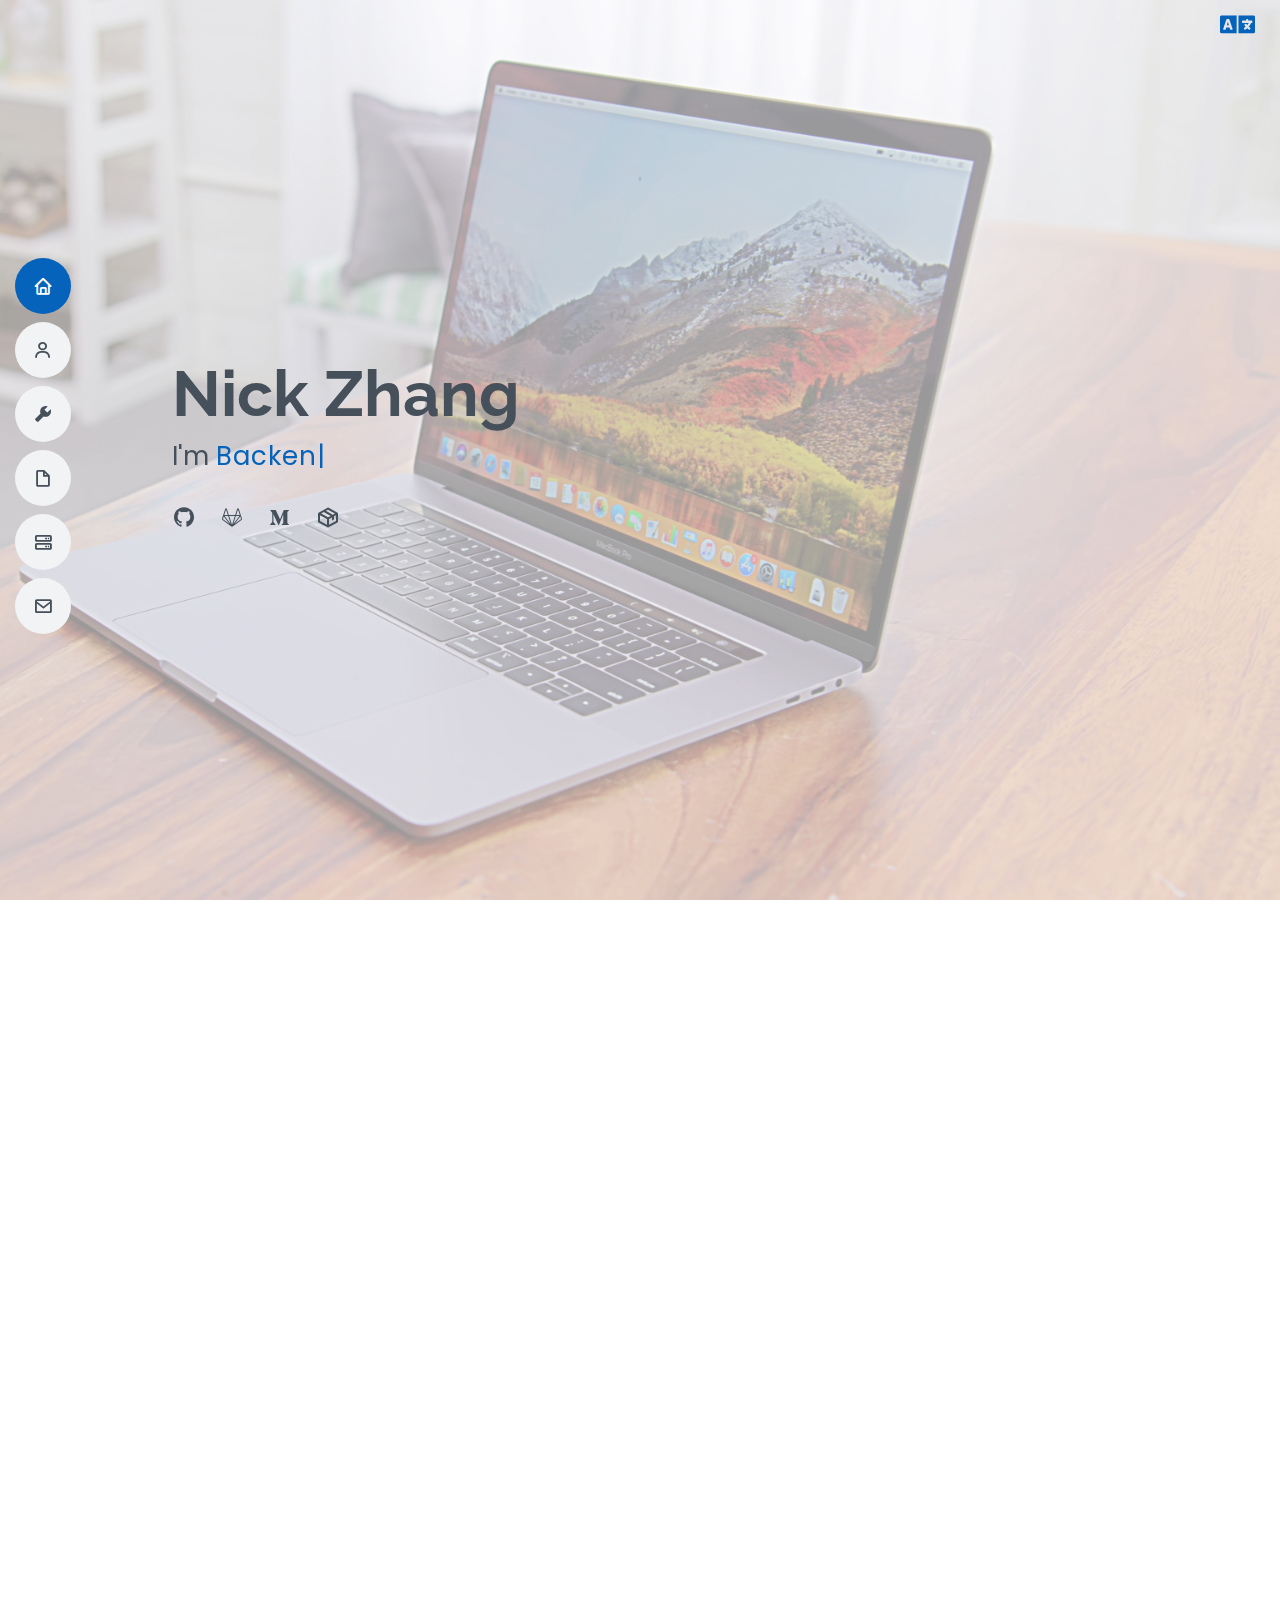
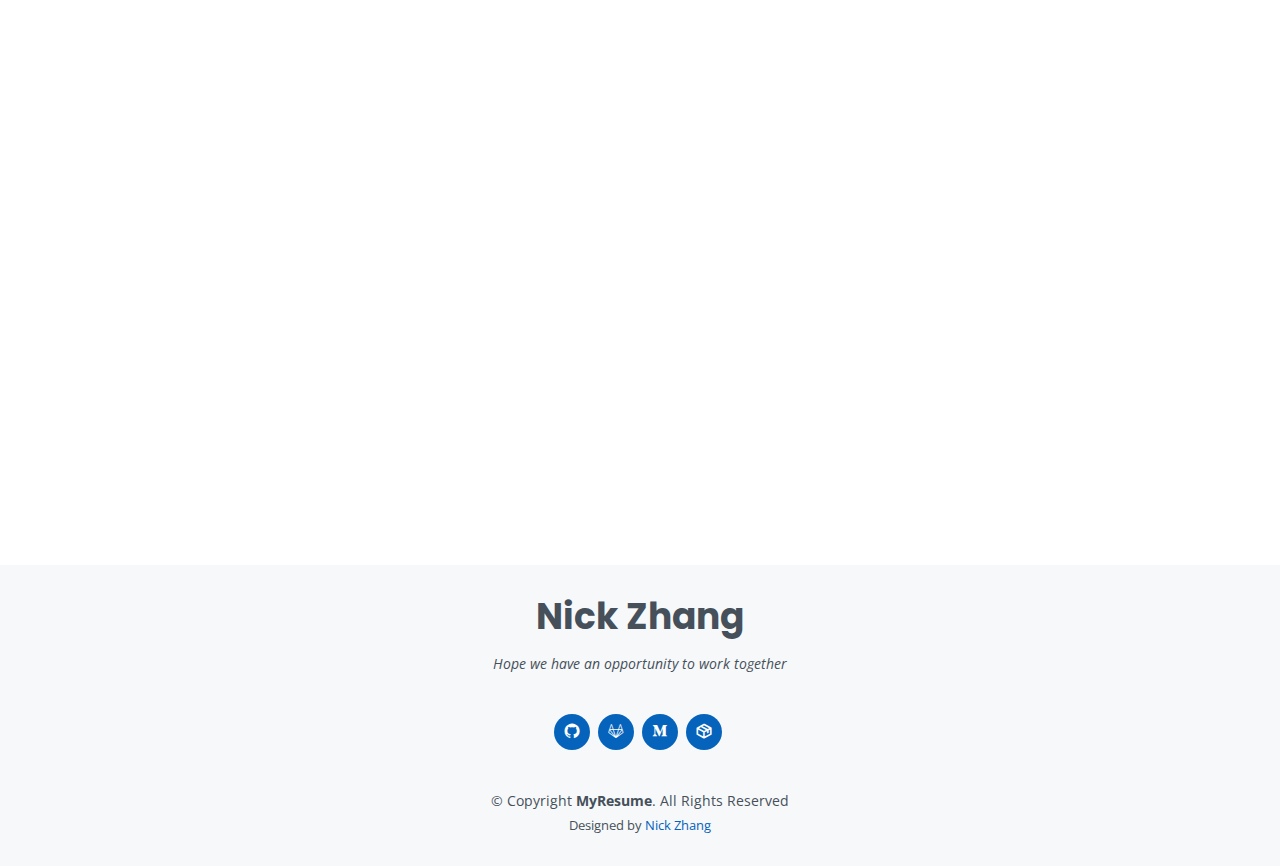
==== commit 2badbf0c: "fix: 修改內容" ====
--- a/index_en.html
+++ b/index_en.html
@@ -2,933 +2,983 @@
 <html lang="en">
 
 <head>
-  <meta charset="utf-8">
-  <meta content="width=device-width, initial-scale=1.0" name="viewport">
-
-  <title>履歷</title>
-  <meta content="" name="description">
-  <meta content="" name="keywords">
-
-  <!-- Favicons -->
-  <link href="https://img.icons8.com/ios-glyphs/50/000000/resume.png" rel="icon">
-  <link href="assets/img/apple-touch-icon.png" rel="apple-touch-icon">
-
-  <!-- Google Fonts -->
-  <link href="https://fonts.googleapis.com/css?family=Open+Sans:300,300i,400,400i,600,600i,700,700i|Raleway:300,300i,400,400i,500,500i,600,600i,700,700i|Poppins:300,300i,400,400i,500,500i,600,600i,700,700i" rel="stylesheet">
-
-  <!-- Vendor CSS Files -->
-  <link href="assets/vendor/aos/aos.css" rel="stylesheet">
-  <link href="assets/vendor/bootstrap/css/bootstrap.min.css" rel="stylesheet">
-  <link href="assets/vendor/bootstrap-icons/bootstrap-icons.css" rel="stylesheet">
-  <link href="assets/vendor/boxicons/css/boxicons.min.css" rel="stylesheet">
-  <link href="assets/vendor/glightbox/css/glightbox.min.css" rel="stylesheet">
-  <link href="assets/vendor/swiper/swiper-bundle.min.css" rel="stylesheet">
-  <link href="assets/vendor/fontawesome5/css/all.min.css" rel="stylesheet">
-
-  <!-- Template Main CSS File -->
-  <link href="assets/css/style.css" rel="stylesheet">
-
-  <!-- =======================================================
-  * Template Name: MyResume - v4.7.0
-  * Template URL: https://bootstrapmade.com/free-html-bootstrap-template-my-resume/
-  * Author: BootstrapMade.com
-  * License: https://bootstrapmade.com/license/
-  ======================================================== -->
+	<meta charset="utf-8">
+	<meta content="width=device-width, initial-scale=1.0" name="viewport">
+	
+	<title>Resume</title>
+	<meta content="" name="description">
+	<meta content="" name="keywords">
+	
+	<!-- Favicons -->
+	<link href="https://img.icons8.com/ios-glyphs/50/000000/resume.png" rel="icon">
+	<link href="assets/img/apple-touch-icon.png" rel="apple-touch-icon">
+	
+	<!-- Google Fonts -->
+	<link href="https://fonts.googleapis.com/css?family=Open+Sans:300,300i,400,400i,600,600i,700,700i|Raleway:300,300i,400,400i,500,500i,600,600i,700,700i|Poppins:300,300i,400,400i,500,500i,600,600i,700,700i"
+	      rel="stylesheet">
+	
+	<!-- Vendor CSS Files -->
+	<link href="assets/vendor/aos/aos.css" rel="stylesheet">
+	<link href="assets/vendor/bootstrap/css/bootstrap.min.css" rel="stylesheet">
+	<link href="assets/vendor/bootstrap-icons/bootstrap-icons.css" rel="stylesheet">
+	<link href="assets/vendor/boxicons/css/boxicons.min.css" rel="stylesheet">
+	<link href="assets/vendor/glightbox/css/glightbox.min.css" rel="stylesheet">
+	<link href="assets/vendor/swiper/swiper-bundle.min.css" rel="stylesheet">
+	<link href="assets/vendor/fontawesome5/css/all.min.css" rel="stylesheet">
+	
+	<!-- Template Main CSS File -->
+	<link href="assets/css/style.css" rel="stylesheet">
+	
+	<!-- =======================================================
+	* Template Name: MyResume - v4.7.0
+	* Template URL: https://bootstrapmade.com/free-html-bootstrap-template-my-resume/
+	* Author: BootstrapMade.com
+	* License: https://bootstrapmade.com/license/
+	======================================================== -->
 </head>
 
 <body>
 
-  <!-- ======= Mobile nav toggle button ======= -->
-  <!-- <button type="button" class="mobile-nav-toggle d-xl-none"><i class="bi bi-list mobile-nav-toggle"></i></button> -->
-  <i class="bi bi-list mobile-nav-toggle d-xl-none"></i>
-  <a href="./index.html" class="github"><i class="fas fa-language translation-nav-toggle"></i></a>
-  
-  <!-- ======= Header ======= -->
-  <header id="header" class="d-flex flex-column justify-content-center">
-
-    <nav id="navbar" class="navbar nav-menu">
-      <ul>
-        <li><a href="#hero" class="nav-link scrollto active"><i class="bx bx-home"></i> <span>主頁</span></a></li>
-        <li><a href="#about" class="nav-link scrollto"><i class="bx bx-user"></i> <span>關於我</span></a></li>
-        <li><a href="#skills" class="nav-link scrollto"><i class="bx bxs-wrench"></i> <span>技能</span></a></li>
-        <li><a href="#resume" class="nav-link scrollto"><i class="bx bx-file-blank"></i> <span>經歷</span></a></li>
-<!--        <li><a href="#portfolio" class="nav-link scrollto"><i class="bx bx-book-content"></i> <span>Portfolio</span></a></li>-->
-        <li><a href="#services" class="nav-link scrollto"><i class="bx bx-server"></i> <span>作品</span></a></li>
-        <li><a href="#contact" class="nav-link scrollto"><i class="bx bx-envelope"></i> <span>與我聯絡</span></a></li>
-      </ul>
-    </nav><!-- .nav-menu -->
-
-  </header><!-- End Header -->
-
-  <!-- ======= Hero Section ======= -->
-  <section id="hero" class="d-flex flex-column justify-content-center">
-    <div class="container" data-aos="zoom-in" data-aos-delay="100">
-      <h1>張榮凱</h1>
-      <p>我是個 <span class="typed" data-typed-items="後端工程師, 專案負責人, 程式開發者, 資料庫管理員"></span></p>
-      <div class="social-links">
-        <a href="https://github.com/castion2293" target="_blank" class="github"><i class="bx bxl-github"></i></a>
-        <a href="https://gitlab.com/castion2293" target="_blank" class="gitlab"><i class="bx bxl-gitlab"></i></a>
-        <a href="https://castion2293.medium.com/" target="_blank" class="medium"><i class="bx bxl-medium"></i></a>
-        <a href="https://packagist.org/users/castion2293/packages/" target="_blank" class="medium"><i class="bx bx-package"></i></a>
-      </div>
-    </div>
-  </section><!-- End Hero -->
-
-  <main id="main">
-
-    <!-- ======= About Section ======= -->
-    <section id="about" class="about">
-      <div class="container" data-aos="fade-up">
-
-        <div class="section-title">
-          <h2>關於我</h2>
-          <div class="d-none d-md-block">
-            <p>我是一名喜歡研究程式開發的工程師，擅長後端的開發處理，主要是PHP語言，Laravel架構為主，資料庫的架構設計</p>
-            <p>對於linux系統，docker容器，vue前端開發，分散式架構及Python爬蟲也有涉獵一些</p>
-          </div>
-          <div class="d-block d-md-none">
-            <p>我是一名喜歡研究程式開發的工程師，擅長後端的開發處理，主要是PHP語言，Laravel架構為主，資料庫的架構設計，對於linux系統，docker容器，vue前端開發，分散式架構及Python爬蟲也有涉獵一些</p>
-          </div>
-        </div>
-
-        <div class="row">
-          <div class="col-lg-4">
-            <img src="assets/img/DSC_0290.JPG" class="img-fluid" alt="">
-          </div>
-          <div class="col-lg-8 pt-4 pt-lg-0 content">
-            <h3>基本資料</h3>
-            <div class="row pt-3">
-              <div class="col-lg-6">
-                <ul>
-                  <li><i class="bi bi-chevron-right"></i> <strong>姓名:</strong> <span>張榮凱</span></li>
-                  <li><i class="bi bi-chevron-right"></i> <strong>生日:</strong> <span>1987/12/19</span></li>
-                  <li><i class="bi bi-chevron-right"></i> <strong>學歷:</strong> <span>大學</span></li>
-                  <li><i class="bi bi-chevron-right"></i> <strong>居住地:</strong> <span>台中, 台灣</span></li>
-                </ul>
-              </div>
-              <div class="col-lg-6">
-                <ul>
-                  <li><i class="bi bi-chevron-right"></i> <strong>電話:</strong> <span>0968-751-760</span></li>
-                  <li><i class="bi bi-chevron-right"></i> <strong>Email:</strong> <span>castion2293@yahoo.com.tw</span></li>
-                  <li><i class="bi bi-chevron-right"></i> <strong>Line ID:</strong> <span>castion2293</span></li>
-                  <li><i class="bi bi-chevron-right"></i> <strong>Telegram:</strong> <span>castion2293</span></li>
-                </ul>
-              </div>
-            </div>
-            <p class="p-3">
-              目前在一家遊戲開發公司當任後端開發部門主管，專案開發負責人及資料庫維護管理者，帶領團隊人數約5人，程式開發經驗已經超過5年以上
-            </p>
-          </div>
-        </div>
-
-      </div>
-    </section><!-- End About Section -->
-
-    <!-- ======= Facts Section ======= -->
-<!--    <section id="facts" class="facts">-->
-<!--      <div class="container" data-aos="fade-up">-->
-
-<!--        <div class="section-title">-->
-<!--          <h2>Facts</h2>-->
-<!--          <p>Magnam dolores commodi suscipit. Necessitatibus eius consequatur ex aliquid fuga eum quidem. Sit sint consectetur velit. Quisquam quos quisquam cupiditate. Et nemo qui impedit suscipit alias ea. Quia fugiat sit in iste officiis commodi quidem hic quas.</p>-->
-<!--        </div>-->
-
-<!--        <div class="row">-->
-
-<!--          <div class="col-lg-3 col-md-6">-->
-<!--            <div class="count-box">-->
-<!--              <i class="bi bi-emoji-smile"></i>-->
-<!--              <span data-purecounter-start="0" data-purecounter-end="232" data-purecounter-duration="1" class="purecounter"></span>-->
-<!--              <p>Happy Clients</p>-->
-<!--            </div>-->
-<!--          </div>-->
-
-<!--          <div class="col-lg-3 col-md-6 mt-5 mt-md-0">-->
-<!--            <div class="count-box">-->
-<!--              <i class="bi bi-journal-richtext"></i>-->
-<!--              <span data-purecounter-start="0" data-purecounter-end="521" data-purecounter-duration="1" class="purecounter"></span>-->
-<!--              <p>Projects</p>-->
-<!--            </div>-->
-<!--          </div>-->
-
-<!--          <div class="col-lg-3 col-md-6 mt-5 mt-lg-0">-->
-<!--            <div class="count-box">-->
-<!--              <i class="bi bi-headset"></i>-->
-<!--              <span data-purecounter-start="0" data-purecounter-end="1463" data-purecounter-duration="1" class="purecounter"></span>-->
-<!--              <p>Hours Of Support</p>-->
-<!--            </div>-->
-<!--          </div>-->
-
-<!--          <div class="col-lg-3 col-md-6 mt-5 mt-lg-0">-->
-<!--            <div class="count-box">-->
-<!--              <i class="bi bi-award"></i>-->
-<!--              <span data-purecounter-start="0" data-purecounter-end="25" data-purecounter-duration="1" class="purecounter"></span>-->
-<!--              <p>Awards</p>-->
-<!--            </div>-->
-<!--          </div>-->
-
-<!--        </div>-->
-
-<!--      </div>-->
-<!--    </section>&lt;!&ndash; End Facts Section &ndash;&gt;-->
-
-    <!-- ======= Skills Section ======= -->
-    <section id="skills" class="skills section-bg">
-      <div class="container" data-aos="fade-up">
-
-        <div class="section-title">
-          <h2>技能</h2>
-        </div>
-
-        <div class="row skills-content">
-
-          <div class="col-lg-6">
-            <div class="progress">
-              <span class="skill">PHP <i class="val">100%</i></span>
-              <div class="progress-bar-wrap">
-                <div class="progress-bar" role="progressbar" aria-valuenow="100" aria-valuemin="0" aria-valuemax="100"></div>
-              </div>
-            </div>
-            <div class="progress">
-              <span class="skill">MySQL <i class="val">100%</i></span>
-              <div class="progress-bar-wrap">
-                <div class="progress-bar" role="progressbar" aria-valuenow="100" aria-valuemin="0" aria-valuemax="100"></div>
-              </div>
-            </div>
-            <div class="progress">
-              <span class="skill">Redis <i class="val">90%</i></span>
-              <div class="progress-bar-wrap">
-                <div class="progress-bar" role="progressbar" aria-valuenow="90" aria-valuemin="0" aria-valuemax="100"></div>
-              </div>
-            </div>
-            <div class="progress">
-              <span class="skill">Linux <i class="val">90%</i></span>
-              <div class="progress-bar-wrap">
-                <div class="progress-bar" role="progressbar" aria-valuenow="90" aria-valuemin="0" aria-valuemax="100"></div>
-              </div>
-            </div>
-            <div class="progress">
-              <span class="skill">Gitlab CI/CD <i class="val">90%</i></span>
-              <div class="progress-bar-wrap">
-                <div class="progress-bar" role="progressbar" aria-valuenow="90" aria-valuemin="0" aria-valuemax="100"></div>
-              </div>
-            </div>
-            <div class="progress">
-              <span class="skill">Kubernetes <i class="val">80%</i></span>
-              <div class="progress-bar-wrap">
-                <div class="progress-bar" role="progressbar" aria-valuenow="80" aria-valuemin="0" aria-valuemax="100"></div>
-              </div>
-            </div>
-            <div class="progress">
-              <span class="skill">CSS <i class="val">70%</i></span>
-              <div class="progress-bar-wrap">
-                <div class="progress-bar" role="progressbar" aria-valuenow="70" aria-valuemin="0" aria-valuemax="100"></div>
-              </div>
-            </div>
-            <div class="progress">
-              <span class="skill">Vue.js <i class="val">80%</i></span>
-              <div class="progress-bar-wrap">
-                <div class="progress-bar" role="progressbar" aria-valuenow="80" aria-valuemin="0" aria-valuemax="100"></div>
-              </div>
-            </div>
-            <div class="progress">
-              <span class="skill">GCP <i class="val">80%</i></span>
-              <div class="progress-bar-wrap">
-                <div class="progress-bar" role="progressbar" aria-valuenow="80" aria-valuemin="0" aria-valuemax="100"></div>
-              </div>
-            </div>
-
-          </div>
-
-          <div class="col-lg-6">
-            <div class="progress">
-              <span class="skill">Laravel <i class="val">100%</i></span>
-              <div class="progress-bar-wrap">
-                <div class="progress-bar" role="progressbar" aria-valuenow="100" aria-valuemin="0" aria-valuemax="100"></div>
-              </div>
-            </div>
-            <div class="progress">
-              <span class="skill">Git <i class="val">90%</i></span>
-              <div class="progress-bar-wrap">
-                <div class="progress-bar" role="progressbar" aria-valuenow="90" aria-valuemin="0" aria-valuemax="100"></div>
-              </div>
-            </div>
-            <div class="progress">
-              <span class="skill">MongoDB <i class="val">90%</i></span>
-              <div class="progress-bar-wrap">
-                <div class="progress-bar" role="progressbar" aria-valuenow="90" aria-valuemin="0" aria-valuemax="100"></div>
-              </div>
-            </div>
-            <div class="progress">
-              <span class="skill">Ubuntu <i class="val">80%</i></span>
-              <div class="progress-bar-wrap">
-                <div class="progress-bar" role="progressbar" aria-valuenow="80" aria-valuemin="0" aria-valuemax="100"></div>
-              </div>
-            </div>
-            <div class="progress">
-              <span class="skill">Docker <i class="val">80%</i></span>
-              <div class="progress-bar-wrap">
-                <div class="progress-bar" role="progressbar" aria-valuenow="80" aria-valuemin="0" aria-valuemax="100"></div>
-              </div>
-            </div>
-            <div class="progress">
-              <span class="skill">HTML <i class="val">100%</i></span>
-              <div class="progress-bar-wrap">
-                <div class="progress-bar" role="progressbar" aria-valuenow="100" aria-valuemin="0" aria-valuemax="100"></div>
-              </div>
-            </div>
-            <div class="progress">
-              <span class="skill">Javascript <i class="val">80%</i></span>
-              <div class="progress-bar-wrap">
-                <div class="progress-bar" role="progressbar" aria-valuenow="80" aria-valuemin="0" aria-valuemax="100"></div>
-              </div>
-            </div>
-            <div class="progress">
-              <span class="skill">Python <i class="val">70%</i></span>
-              <div class="progress-bar-wrap">
-                <div class="progress-bar" role="progressbar" aria-valuenow="70" aria-valuemin="0" aria-valuemax="100"></div>
-              </div>
-            </div>
-            <div class="progress">
-              <span class="skill">AWS <i class="val">80%</i></span>
-              <div class="progress-bar-wrap">
-                <div class="progress-bar" role="progressbar" aria-valuenow="80" aria-valuemin="0" aria-valuemax="100"></div>
-              </div>
-            </div>
-
-          </div>
-
-        </div>
-
-      </div>
-    </section><!-- End Skills Section -->
-
-    <!-- ======= Resume Section ======= -->
-    <section id="resume" class="resume">
-      <div class="container" data-aos="fade-up">
-
-        <div class="section-title">
-          <h2>經歷</h2>
-        </div>
-
-        <div class="row">
-          <div class="col-lg-6">
-            <h3 class="resume-title">工作</h3>
-            <div class="resume-item">
-              <h4>後端部門主管</h4>
-              <h5>2020 - 現在</h5>
-              <p><em>雍海科技, 台中</em></p>
-              <ul>
-                <li>後端部門負責人</li>
-                <li>管理後端團隊 人數5人</li>
-                <li>專案開發與決策設計負責人</li>
-                <li>PHP後端程式開發 / gitlab CI/CD 自動化部屬 / GCP雲端主機架設 </li>
-                <li>例行維護工作與新功能添加 </li>
-              </ul>
-              <p><em>實務經驗</em></p>
-              <ul>
-                <li>資料庫讀寫分離(MySQL)，並使用索引優化百萬級別的大表</li>
-                <li>NoSQL應用(使用MongoDB)</li>
-                <li>為舊有專案翻修Lagacy Code並補上單元測試及應用端的效能改善</li>
-              </ul>
-            </div>
-            <div class="resume-item">
-              <h4>後端工程師</h4>
-              <h5>2017 - 2020</h5>
-              <p><em>儁上科技, 台中</em></p>
-              <ul>
-                <li>開發遊戲平台及後台管理系統(Laravel框架)</li>
-                <li>功能模組抽離 / 第三方API串接 / 微服務導向設計</li>
-                <li>舊專案重構及測試撰寫</li>
-              </ul>
-              <p><em>實務經驗</em></p>
-              <ul>
-                <li>大型遊戲前台及後台開發，可供上萬會員使用</li>
-                <li>遊戲功能模組獨立成分散式架構，供第三方客戶串接更加方便</li>
-              </ul>
-            </div>
-            <div class="resume-item">
-              <h4>技術服務工程師</h4>
-              <h5>2015 - 2016</h5>
-              <p><em>羅博特科技, 台中</em></p>
-              <ul>
-                <li>協助客戶導入機械手臂自動化並做問題排除</li>
-                <li>反應客戶問題並以英文與原廠溝通</li>
-              </ul>
-              <p><em>實務經驗</em></p>
-              <ul>
-                <li>PC base與Robot系統整合</li>
-                <li>Robot與視覺整合及動態追片</li>
-                <li>4軸及6軸Robot自動化應用</li>
-              </ul>
-            </div>
-          </div>
-          <div class="col-lg-6">
-            <h3 class="resume-title">學歷</h3>
-            <div class="resume-item">
-              <h4>電腦科學</h4>
-              <h5>2016 - 2017</h5>
-              <p><em>LDS Business College, Salt Lake City, UT</em></p>
-              <ul>
-                <li>設計線上點餐系統 並以此作品參加校內創業競賽</li>
-              </ul>
-            </div>
-            <div class="resume-item">
-              <h4>機械工程</h4>
-              <h5>2006 - 2010</h5>
-              <p><em>中興大學, 台中</em></p>
-              <ul>
-                <li>C語言撰寫OpenCV影像處理</li>
-                <li>專題競賽全系第三名</li>
-              </ul>
-            </div>
-          </div>
-        </div>
-
-      </div>
-    </section><!-- End Resume Section -->
-
-    <!-- ======= Portfolio Section ======= -->
-<!--    <section id="portfolio" class="portfolio section-bg">-->
-<!--      <div class="container" data-aos="fade-up">-->
-
-<!--        <div class="section-title">-->
-<!--          <h2>Portfolio</h2>-->
-<!--          <p>Magnam dolores commodi suscipit. Necessitatibus eius consequatur ex aliquid fuga eum quidem. Sit sint consectetur velit. Quisquam quos quisquam cupiditate. Et nemo qui impedit suscipit alias ea. Quia fugiat sit in iste officiis commodi quidem hic quas.</p>-->
-<!--        </div>-->
-
-<!--        <div class="row">-->
-<!--          <div class="col-lg-12 d-flex justify-content-center" data-aos="fade-up" data-aos-delay="100">-->
-<!--            <ul id="portfolio-flters">-->
-<!--              <li data-filter="*" class="filter-active">All</li>-->
-<!--              <li data-filter=".filter-app">App</li>-->
-<!--              <li data-filter=".filter-card">Card</li>-->
-<!--              <li data-filter=".filter-web">Web</li>-->
-<!--            </ul>-->
-<!--          </div>-->
-<!--        </div>-->
-
-<!--        <div class="row portfolio-container" data-aos="fade-up" data-aos-delay="200">-->
-
-<!--          <div class="col-lg-4 col-md-6 portfolio-item filter-app">-->
-<!--            <div class="portfolio-wrap">-->
-<!--              <img src="assets/img/portfolio/portfolio-1.jpg" class="img-fluid" alt="">-->
-<!--              <div class="portfolio-info">-->
-<!--                <h4>App 1</h4>-->
-<!--                <p>App</p>-->
-<!--                <div class="portfolio-links">-->
-<!--                  <a href="assets/img/portfolio/portfolio-1.jpg" data-gallery="portfolioGallery" class="portfolio-lightbox" title="App 1"><i class="bx bx-plus"></i></a>-->
-<!--                  <a href="portfolio-details.html" class="portfolio-details-lightbox" data-glightbox="type: external" title="Portfolio Details"><i class="bx bx-link"></i></a>-->
-<!--                </div>-->
-<!--              </div>-->
-<!--            </div>-->
-<!--          </div>-->
-
-<!--          <div class="col-lg-4 col-md-6 portfolio-item filter-web">-->
-<!--            <div class="portfolio-wrap">-->
-<!--              <img src="assets/img/portfolio/portfolio-2.jpg" class="img-fluid" alt="">-->
-<!--              <div class="portfolio-info">-->
-<!--                <h4>Web 3</h4>-->
-<!--                <p>Web</p>-->
-<!--                <div class="portfolio-links">-->
-<!--                  <a href="assets/img/portfolio/portfolio-2.jpg" data-gallery="portfolioGallery" class="portfolio-lightbox" title="Web 3"><i class="bx bx-plus"></i></a>-->
-<!--                  <a href="portfolio-details.html" class="portfolio-details-lightbox" data-glightbox="type: external" title="Portfolio Details"><i class="bx bx-link"></i></a>-->
-<!--                </div>-->
-<!--              </div>-->
-<!--            </div>-->
-<!--          </div>-->
-
-<!--          <div class="col-lg-4 col-md-6 portfolio-item filter-app">-->
-<!--            <div class="portfolio-wrap">-->
-<!--              <img src="assets/img/portfolio/portfolio-3.jpg" class="img-fluid" alt="">-->
-<!--              <div class="portfolio-info">-->
-<!--                <h4>App 2</h4>-->
-<!--                <p>App</p>-->
-<!--                <div class="portfolio-links">-->
-<!--                  <a href="assets/img/portfolio/portfolio-3.jpg" data-gallery="portfolioGallery" class="portfolio-lightbox" title="App 2"><i class="bx bx-plus"></i></a>-->
-<!--                  <a href="portfolio-details.html" class="portfolio-details-lightbox" data-glightbox="type: external" title="Portfolio Details"><i class="bx bx-link"></i></a>-->
-<!--                </div>-->
-<!--              </div>-->
-<!--            </div>-->
-<!--          </div>-->
-
-<!--          <div class="col-lg-4 col-md-6 portfolio-item filter-card">-->
-<!--            <div class="portfolio-wrap">-->
-<!--              <img src="assets/img/portfolio/portfolio-4.jpg" class="img-fluid" alt="">-->
-<!--              <div class="portfolio-info">-->
-<!--                <h4>Card 2</h4>-->
-<!--                <p>Card</p>-->
-<!--                <div class="portfolio-links">-->
-<!--                  <a href="assets/img/portfolio/portfolio-4.jpg" data-gallery="portfolioGallery" class="portfolio-lightbox" title="Card 2"><i class="bx bx-plus"></i></a>-->
-<!--                  <a href="portfolio-details.html" class="portfolio-details-lightbox" data-glightbox="type: external" title="Portfolio Details"><i class="bx bx-link"></i></a>-->
-<!--                </div>-->
-<!--              </div>-->
-<!--            </div>-->
-<!--          </div>-->
-
-<!--          <div class="col-lg-4 col-md-6 portfolio-item filter-web">-->
-<!--            <div class="portfolio-wrap">-->
-<!--              <img src="assets/img/portfolio/portfolio-5.jpg" class="img-fluid" alt="">-->
-<!--              <div class="portfolio-info">-->
-<!--                <h4>Web 2</h4>-->
-<!--                <p>Web</p>-->
-<!--                <div class="portfolio-links">-->
-<!--                  <a href="assets/img/portfolio/portfolio-5.jpg" data-gallery="portfolioGallery" class="portfolio-lightbox" title="Web 2"><i class="bx bx-plus"></i></a>-->
-<!--                  <a href="portfolio-details.html" class="portfolio-details-lightbox" data-glightbox="type: external" title="Portfolio Details"><i class="bx bx-link"></i></a>-->
-<!--                </div>-->
-<!--              </div>-->
-<!--            </div>-->
-<!--          </div>-->
-
-<!--          <div class="col-lg-4 col-md-6 portfolio-item filter-app">-->
-<!--            <div class="portfolio-wrap">-->
-<!--              <img src="assets/img/portfolio/portfolio-6.jpg" class="img-fluid" alt="">-->
-<!--              <div class="portfolio-info">-->
-<!--                <h4>App 3</h4>-->
-<!--                <p>App</p>-->
-<!--                <div class="portfolio-links">-->
-<!--                  <a href="assets/img/portfolio/portfolio-6.jpg" data-gallery="portfolioGallery" class="portfolio-lightbox" title="App 3"><i class="bx bx-plus"></i></a>-->
-<!--                  <a href="portfolio-details.html" class="portfolio-details-lightbox" data-glightbox="type: external" title="Portfolio Details"><i class="bx bx-link"></i></a>-->
-<!--                </div>-->
-<!--              </div>-->
-<!--            </div>-->
-<!--          </div>-->
-
-<!--          <div class="col-lg-4 col-md-6 portfolio-item filter-card">-->
-<!--            <div class="portfolio-wrap">-->
-<!--              <img src="assets/img/portfolio/portfolio-7.jpg" class="img-fluid" alt="">-->
-<!--              <div class="portfolio-info">-->
-<!--                <h4>Card 1</h4>-->
-<!--                <p>Card</p>-->
-<!--                <div class="portfolio-links">-->
-<!--                  <a href="assets/img/portfolio/portfolio-7.jpg" data-gallery="portfolioGallery" class="portfolio-lightbox" title="Card 1"><i class="bx bx-plus"></i></a>-->
-<!--                  <a href="portfolio-details.html" class="portfolio-details-lightbox" data-glightbox="type: external" title="Portfolio Details"><i class="bx bx-link"></i></a>-->
-<!--                </div>-->
-<!--              </div>-->
-<!--            </div>-->
-<!--          </div>-->
-
-<!--          <div class="col-lg-4 col-md-6 portfolio-item filter-card">-->
-<!--            <div class="portfolio-wrap">-->
-<!--              <img src="assets/img/portfolio/portfolio-8.jpg" class="img-fluid" alt="">-->
-<!--              <div class="portfolio-info">-->
-<!--                <h4>Card 3</h4>-->
-<!--                <p>Card</p>-->
-<!--                <div class="portfolio-links">-->
-<!--                  <a href="assets/img/portfolio/portfolio-8.jpg" data-gallery="portfolioGallery" class="portfolio-lightbox" title="Card 3"><i class="bx bx-plus"></i></a>-->
-<!--                  <a href="portfolio-details.html" class="portfolio-details-lightbox" data-glightbox="type: external" title="Portfolio Details"><i class="bx bx-link"></i></a>-->
-<!--                </div>-->
-<!--              </div>-->
-<!--            </div>-->
-<!--          </div>-->
-
-<!--          <div class="col-lg-4 col-md-6 portfolio-item filter-web">-->
-<!--            <div class="portfolio-wrap">-->
-<!--              <img src="assets/img/portfolio/portfolio-9.jpg" class="img-fluid" alt="">-->
-<!--              <div class="portfolio-info">-->
-<!--                <h4>Web 3</h4>-->
-<!--                <p>Web</p>-->
-<!--                <div class="portfolio-links">-->
-<!--                  <a href="assets/img/portfolio/portfolio-9.jpg" data-gallery="portfolioGallery" class="portfolio-lightbox" title="Web 3"><i class="bx bx-plus"></i></a>-->
-<!--                  <a href="portfolio-details.html" class="portfolio-details-lightbox" data-glightbox="type: external" title="Portfolio Details"><i class="bx bx-link"></i></a>-->
-<!--                </div>-->
-<!--              </div>-->
-<!--            </div>-->
-<!--          </div>-->
-
-<!--        </div>-->
-
-<!--      </div>-->
-<!--    </section>&lt;!&ndash; End Portfolio Section &ndash;&gt;-->
-
-    <!-- ======= Services Section ======= -->
-    <section id="services" class="services">
-      <div class="container" data-aos="fade-up">
-
-        <div class="section-title">
-          <h2>作品</h2>
-        </div>
-
-        <h3>套件開發</h3>
-
-        <div class="row my-3">
-          <div class="col-lg-4 col-md-6 my-1" data-aos="zoom-in" data-aos-delay="100">
-            <div class="icon-box iconbox-blue">
-              <div class="icon">
-                <svg width="100" height="100" viewBox="0 0 600 600" xmlns="http://www.w3.org/2000/svg">
-                  <path stroke="none" stroke-width="0" fill="#f5f5f5" d="M300,521.0016835830174C376.1290562159157,517.8887921683347,466.0731472004068,529.7835943286574,510.70327084640275,468.03025145048787C554.3714126377745,407.6079735673963,508.03601936045806,328.9844924480964,491.2728898941984,256.3432110539036C474.5976632858925,184.082847569629,479.9380746630129,96.60480741107993,416.23090153303,58.64404602377083C348.86323505073057,18.502131276798302,261.93793281208167,40.57373210992963,193.5410806939664,78.93577620505333C130.42746243093433,114.334589627462,98.30271207620316,179.96522072025542,76.75703585869454,249.04625023123273C51.97151888228291,328.5150500222984,13.704378332031375,421.85034740162234,66.52175969318436,486.19268352777647C119.04800174914682,550.1803526380478,217.28368757567262,524.383925680826,300,521.0016835830174"></path>
-                </svg>
-                <i class="bx bx-history"></i>
-              </div>
-              <h4>operation-record</h4>
-              <p>操作紀錄 - 收集器</p>
-              <a href="https://github.com/castion2293/operation-record" target="_blank" class="github">
-                <i class="bx bxl-github h1"></i>
-              </a>
-            </div>
-          </div>
-
-          <div class="col-lg-4 col-md-6 my-1" data-aos="zoom-in" data-aos-delay="200">
-            <div class="icon-box iconbox-orange ">
-              <div class="icon">
-                <svg width="100" height="100" viewBox="0 0 600 600" xmlns="http://www.w3.org/2000/svg">
-                  <path stroke="none" stroke-width="0" fill="#f5f5f5" d="M300,582.0697525312426C382.5290701553225,586.8405444964366,449.9789794690241,525.3245884688669,502.5850820975895,461.55621195738473C556.606425686781,396.0723002908107,615.8543463187945,314.28637112970534,586.6730223649479,234.56875336149918C558.9533121215079,158.8439757836574,454.9685369536778,164.00468322053177,381.49747125262974,130.76875717737553C312.15926192815925,99.40240125094834,248.97055460311594,18.661163978235184,179.8680185752513,50.54337015887873C110.5421016452524,82.52863877960104,119.82277516462835,180.83849132639028,109.12597500060166,256.43424936330496C100.08760227029461,320.3096726198365,92.17705696193138,384.0621239912766,124.79988738764834,439.7174275375508C164.83382741302287,508.01625554203684,220.96474134820875,577.5009287672846,300,582.0697525312426"></path>
-                </svg>
-                <i class="bx bxs-user-badge"></i>
-              </div>
-              <h4>permission</h4>
-              <p>權限管理器</p>
-              <a href="https://github.com/castion2293/permission" target="_blank" class="github">
-                <i class="bx bxl-github h1"></i>
-              </a>
-            </div>
-          </div>
-
-          <div class="col-lg-4 col-md-6 my-1" data-aos="zoom-in" data-aos-delay="300">
-            <div class="icon-box iconbox-pink">
-              <div class="icon">
-                <svg width="100" height="100" viewBox="0 0 600 600" xmlns="http://www.w3.org/2000/svg">
-                  <path stroke="none" stroke-width="0" fill="#f5f5f5" d="M300,541.5067337569781C382.14930387511276,545.0595476570109,479.8736841581634,548.3450877840088,526.4010558755058,480.5488172755941C571.5218469581645,414.80211281144784,517.5187510058486,332.0715597781072,496.52539010469104,255.14436215662573C477.37192572678356,184.95920475031193,473.57363656557914,105.61284051026155,413.0603344069578,65.22779650032875C343.27470386102294,18.654635553484475,251.2091493199835,5.337323636656869,175.0934190732945,40.62881213300186C97.87086631185822,76.43348514350839,51.98124368387456,156.15599469081315,36.44837278890362,239.84606092416172C21.716077023791087,319.22268207091537,43.775223500013084,401.1760424656574,96.891909868211,461.97329694683043C147.22146801428983,519.5804099606455,223.5754009179313,538.201503339737,300,541.5067337569781"></path>
-                </svg>
-                <i class="bx bx-notepad"></i>
-              </div>
-              <h4>logger</h4>
-              <p>Log紀錄 - 收集器</p>
-              <a href="https://github.com/castion2293/logger" target="_blank" class="github">
-                <i class="bx bxl-github h1"></i>
-              </a>
-            </div>
-          </div>
-
-          <div class="col-lg-4 col-md-6 my-1" data-aos="zoom-in" data-aos-delay="100">
-            <div class="icon-box iconbox-yellow">
-              <div class="icon">
-                <svg width="100" height="100" viewBox="0 0 600 600" xmlns="http://www.w3.org/2000/svg">
-                  <path stroke="none" stroke-width="0" fill="#f5f5f5" d="M300,521.0016835830174C376.1290562159157,517.8887921683347,466.0731472004068,529.7835943286574,510.70327084640275,468.03025145048787C554.3714126377745,407.6079735673963,508.03601936045806,328.9844924480964,491.2728898941984,256.3432110539036C474.5976632858925,184.082847569629,479.9380746630129,96.60480741107993,416.23090153303,58.64404602377083C348.86323505073057,18.502131276798302,261.93793281208167,40.57373210992963,193.5410806939664,78.93577620505333C130.42746243093433,114.334589627462,98.30271207620316,179.96522072025542,76.75703585869454,249.04625023123273C51.97151888228291,328.5150500222984,13.704378332031375,421.85034740162234,66.52175969318436,486.19268352777647C119.04800174914682,550.1803526380478,217.28368757567262,524.383925680826,300,521.0016835830174"></path>
-                </svg>
-                <i class="bx bx-game"></i>
-              </div>
-              <h4>game-hub</h4>
-              <p>遊戲整合橋接器</p>
-              <a href="https://github.com/castion2293/game-hub" target="_blank" class="github">
-                <i class="bx bxl-github h1"></i>
-              </a>
-            </div>
-          </div>
-
-          <div class="col-lg-4 col-md-6 my-1" data-aos="zoom-in" data-aos-delay="200">
-            <div class="icon-box iconbox-red ">
-              <div class="icon">
-                <svg width="100" height="100" viewBox="0 0 600 600" xmlns="http://www.w3.org/2000/svg">
-                  <path stroke="none" stroke-width="0" fill="#f5f5f5" d="M300,582.0697525312426C382.5290701553225,586.8405444964366,449.9789794690241,525.3245884688669,502.5850820975895,461.55621195738473C556.606425686781,396.0723002908107,615.8543463187945,314.28637112970534,586.6730223649479,234.56875336149918C558.9533121215079,158.8439757836574,454.9685369536778,164.00468322053177,381.49747125262974,130.76875717737553C312.15926192815925,99.40240125094834,248.97055460311594,18.661163978235184,179.8680185752513,50.54337015887873C110.5421016452524,82.52863877960104,119.82277516462835,180.83849132639028,109.12597500060166,256.43424936330496C100.08760227029461,320.3096726198365,92.17705696193138,384.0621239912766,124.79988738764834,439.7174275375508C164.83382741302287,508.01625554203684,220.96474134820875,577.5009287672846,300,582.0697525312426"></path>
-                </svg>
-                <i class="bx bx-money"></i>
-              </div>
-              <h4>paytool</h4>
-              <p>第三方支付工具</p>
-              <a href="https://github.com/castion2293/paytool" target="_blank" class="github">
-                <i class="bx bxl-github h1"></i>
-              </a>
-            </div>
-          </div>
-
-          <div class="col-lg-4 col-md-6 my-1" data-aos="zoom-in" data-aos-delay="300">
-            <div class="icon-box iconbox-teal">
-              <div class="icon">
-                <svg width="100" height="100" viewBox="0 0 600 600" xmlns="http://www.w3.org/2000/svg">
-                  <path stroke="none" stroke-width="0" fill="#f5f5f5" d="M300,541.5067337569781C382.14930387511276,545.0595476570109,479.8736841581634,548.3450877840088,526.4010558755058,480.5488172755941C571.5218469581645,414.80211281144784,517.5187510058486,332.0715597781072,496.52539010469104,255.14436215662573C477.37192572678356,184.95920475031193,473.57363656557914,105.61284051026155,413.0603344069578,65.22779650032875C343.27470386102294,18.654635553484475,251.2091493199835,5.337323636656869,175.0934190732945,40.62881213300186C97.87086631185822,76.43348514350839,51.98124368387456,156.15599469081315,36.44837278890362,239.84606092416172C21.716077023791087,319.22268207091537,43.775223500013084,401.1760424656574,96.891909868211,461.97329694683043C147.22146801428983,519.5804099606455,223.5754009179313,538.201503339737,300,541.5067337569781"></path>
-                </svg>
-                <i class="bx bxs-coupon"></i>
-              </div>
-              <h4>ecpay-invoice</h4>
-              <p>綠界 - 發票系統</p>
-              <a href="https://github.com/castion2293/ecpay-invoice" target="_blank" class="github">
-                <i class="bx bxl-github h1"></i>
-              </a>
-            </div>
-          </div>
-
-          <div class="col-lg-4 col-md-6 my-1" data-aos="zoom-in" data-aos-delay="100">
-            <div class="icon-box iconbox-blue">
-              <div class="icon">
-                <svg width="100" height="100" viewBox="0 0 600 600" xmlns="http://www.w3.org/2000/svg">
-                  <path stroke="none" stroke-width="0" fill="#f5f5f5" d="M300,521.0016835830174C376.1290562159157,517.8887921683347,466.0731472004068,529.7835943286574,510.70327084640275,468.03025145048787C554.3714126377745,407.6079735673963,508.03601936045806,328.9844924480964,491.2728898941984,256.3432110539036C474.5976632858925,184.082847569629,479.9380746630129,96.60480741107993,416.23090153303,58.64404602377083C348.86323505073057,18.502131276798302,261.93793281208167,40.57373210992963,193.5410806939664,78.93577620505333C130.42746243093433,114.334589627462,98.30271207620316,179.96522072025542,76.75703585869454,249.04625023123273C51.97151888228291,328.5150500222984,13.704378332031375,421.85034740162234,66.52175969318436,486.19268352777647C119.04800174914682,550.1803526380478,217.28368757567262,524.383925680826,300,521.0016835830174"></path>
-                </svg>
-                <i class="bx bxs-truck"></i>
-              </div>
-              <h4>ecpay-express</h4>
-              <p>綠界 - 物流系統</p>
-              <a href="https://github.com/castion2293/ecpay-express" target="_blank" class="github">
-                <i class="bx bxl-github h1"></i>
-              </a>
-            </div>
-          </div>
-	
-        <div class="col-lg-4 col-md-6 my-1" data-aos="zoom-in" data-aos-delay="200">
-	        <div class="icon-box iconbox-orange ">
-		        <div class="icon">
-			        <svg width="100" height="100" viewBox="0 0 600 600" xmlns="http://www.w3.org/2000/svg">
-				        <path stroke="none" stroke-width="0" fill="#f5f5f5" d="M300,582.0697525312426C382.5290701553225,586.8405444964366,449.9789794690241,525.3245884688669,502.5850820975895,461.55621195738473C556.606425686781,396.0723002908107,615.8543463187945,314.28637112970534,586.6730223649479,234.56875336149918C558.9533121215079,158.8439757836574,454.9685369536778,164.00468322053177,381.49747125262974,130.76875717737553C312.15926192815925,99.40240125094834,248.97055460311594,18.661163978235184,179.8680185752513,50.54337015887873C110.5421016452524,82.52863877960104,119.82277516462835,180.83849132639028,109.12597500060166,256.43424936330496C100.08760227029461,320.3096726198365,92.17705696193138,384.0621239912766,124.79988738764834,439.7174275375508C164.83382741302287,508.01625554203684,220.96474134820875,577.5009287672846,300,582.0697525312426"></path>
-			        </svg>
-			        <i class="bx bxs-user-badge"></i>
-		        </div>
-		        <h4>base-model-repository</h4>
-		        <p>基礎抽象類別-供專案使用</p>
-		        <a href="https://github.com/castion2293/base-model-repository" target="_blank" class="github">
-			        <i class="bx bxl-github h1"></i>
-		        </a>
-	        </div>
-        </div>
-  </div>
-
-        <h3 class="mt-3">網站開發</h3>
-
-        <div class="row">
-          <div class="col-lg-4 col-md-6 mt-4" data-aos="zoom-in" data-aos-delay="100">
-            <div class="icon-box iconbox-yellow">
-              <div class="icon">
-                <svg width="100" height="100" viewBox="0 0 600 600" xmlns="http://www.w3.org/2000/svg">
-                  <path stroke="none" stroke-width="0" fill="#f5f5f5" d="M300,503.46388370962813C374.79870501325706,506.71871716319447,464.8034551963731,527.1746412648533,510.4981551193396,467.86667711651364C555.9287308511215,408.9015244558933,512.6030010748507,327.5744911775523,490.211057578863,256.5855673507754C471.097692560561,195.9906835881958,447.69079081568157,138.11976852964426,395.19560036434837,102.3242989838813C329.3053358748298,57.3949838291264,248.02791733380457,8.279543830951368,175.87071277845988,42.242879143198664C103.41431057327972,76.34704239035025,93.79494320519305,170.9812938413882,81.28167332365135,250.07896920659033C70.17666984294237,320.27484674793965,64.84698225790005,396.69656628748305,111.28512138212992,450.4950937839243C156.20124167950087,502.5303643271138,231.32542653798444,500.4755392045468,300,503.46388370962813"></path>
-                </svg>
-                <i class="bx bx-line-chart"></i>
-              </div>
-              <h4>Taiwan Stock</h4>
-              <p>股票看盤平台</p>
-              <a href="https://gitlab.com/castion2293/taiwan-stock" target="_blank" class="github">
-                <i class="bx bxl-gitlab h1"></i>
-              </a>
-            </div>
-          </div>
-
-          <div class="col-lg-4 col-md-6 mt-4" data-aos="zoom-in" data-aos-delay="200">
-            <div class="icon-box iconbox-red">
-              <div class="icon">
-                <svg width="100" height="100" viewBox="0 0 600 600" xmlns="http://www.w3.org/2000/svg">
-                  <path stroke="none" stroke-width="0" fill="#f5f5f5" d="M300,532.3542879108572C369.38199826031484,532.3153073249985,429.10787420159085,491.63046689027357,474.5244479745417,439.17860296908856C522.8885846962883,383.3225815378663,569.1668002868075,314.3205725914397,550.7432151929288,242.7694973846089C532.6665558377875,172.5657663291529,456.2379748765914,142.6223662098291,390.3689995646985,112.34683881706744C326.66090330228417,83.06452184765237,258.84405631176094,53.51806209861945,193.32584062364296,78.48882559362697C121.61183558270385,105.82097193414197,62.805066853699245,167.19869350419734,48.57481801355237,242.6138429142374C34.843463184063346,315.3850353017275,76.69343916112496,383.4422959591041,125.22947124332185,439.3748458443577C170.7312796277747,491.8107796887764,230.57421082200815,532.3932930995766,300,532.3542879108572"></path>
-                </svg>
-                <i class="bx bx-shopping-bag"></i>
-              </div>
-	            <h4>EDMS</h4>
-                <p>直銷購物平台</p>
-	            <a href="http://backend.enerbe.asia/agentLevel6" target="_blank" class="github">
-		            <i class="bx bxl-html5 h1"></i>
-	            </a>
-            </div>
-          </div>
-	
-	        <div class="col-lg-4 col-md-6 mt-4" data-aos="zoom-in" data-aos-delay="200">
-		        <div class="icon-box iconbox-teal">
-			        <div class="icon">
-				        <svg width="100" height="100" viewBox="0 0 600 600" xmlns="http://www.w3.org/2000/svg">
-					        <path stroke="none" stroke-width="0" fill="#f5f5f5" d="M300,541.5067337569781C382.14930387511276,545.0595476570109,479.8736841581634,548.3450877840088,526.4010558755058,480.5488172755941C571.5218469581645,414.80211281144784,517.5187510058486,332.0715597781072,496.52539010469104,255.14436215662573C477.37192572678356,184.95920475031193,473.57363656557914,105.61284051026155,413.0603344069578,65.22779650032875C343.27470386102294,18.654635553484475,251.2091493199835,5.337323636656869,175.0934190732945,40.62881213300186C97.87086631185822,76.43348514350839,51.98124368387456,156.15599469081315,36.44837278890362,239.84606092416172C21.716077023791087,319.22268207091537,43.775223500013084,401.1760424656574,96.891909868211,461.97329694683043C147.22146801428983,519.5804099606455,223.5754009179313,538.201503339737,300,541.5067337569781"></path>
-				        </svg>
-				        <i class="bx bx-rocket"></i>
-			        </div>
-			        <h4>Start Up Land</h4>
-			        <p>中正大學 - 創新基地</p>
-			        <a href="https://www.startupland.ccu.edu.tw/" target="_blank" class="github">
-				        <i class="bx bxl-html5 h1"></i>
-			        </a>
-		        </div>
-	        </div>
-	        
-
-      </div>
-    </section><!-- End Services Section -->
-
-    <!-- ======= Testimonials Section ======= -->
-<!--    <section id="testimonials" class="testimonials section-bg">-->
-<!--      <div class="container" data-aos="fade-up">-->
-
-<!--        <div class="section-title">-->
-<!--          <h2>Testimonials</h2>-->
-<!--        </div>-->
-
-<!--        <div class="testimonials-slider swiper" data-aos="fade-up" data-aos-delay="100">-->
-<!--          <div class="swiper-wrapper">-->
-
-<!--            <div class="swiper-slide">-->
-<!--              <div class="testimonial-item">-->
-<!--                <img src="assets/img/testimonials/testimonials-1.jpg" class="testimonial-img" alt="">-->
-<!--                <h3>Saul Goodman</h3>-->
-<!--                <h4>Ceo &amp; Founder</h4>-->
-<!--                <p>-->
-<!--                  <i class="bx bxs-quote-alt-left quote-icon-left"></i>-->
-<!--                  Proin iaculis purus consequat sem cure digni ssim donec porttitora entum suscipit rhoncus. Accusantium quam, ultricies eget id, aliquam eget nibh et. Maecen aliquam, risus at semper.-->
-<!--                  <i class="bx bxs-quote-alt-right quote-icon-right"></i>-->
-<!--                </p>-->
-<!--              </div>-->
-<!--            </div>&lt;!&ndash; End testimonial item &ndash;&gt;-->
-
-<!--            <div class="swiper-slide">-->
-<!--              <div class="testimonial-item">-->
-<!--                <img src="assets/img/testimonials/testimonials-2.jpg" class="testimonial-img" alt="">-->
-<!--                <h3>Sara Wilsson</h3>-->
-<!--                <h4>Designer</h4>-->
-<!--                <p>-->
-<!--                  <i class="bx bxs-quote-alt-left quote-icon-left"></i>-->
-<!--                  Export tempor illum tamen malis malis eram quae irure esse labore quem cillum quid cillum eram malis quorum velit fore eram velit sunt aliqua noster fugiat irure amet legam anim culpa.-->
-<!--                  <i class="bx bxs-quote-alt-right quote-icon-right"></i>-->
-<!--                </p>-->
-<!--              </div>-->
-<!--            </div>&lt;!&ndash; End testimonial item &ndash;&gt;-->
-
-<!--            <div class="swiper-slide">-->
-<!--              <div class="testimonial-item">-->
-<!--                <img src="assets/img/testimonials/testimonials-3.jpg" class="testimonial-img" alt="">-->
-<!--                <h3>Jena Karlis</h3>-->
-<!--                <h4>Store Owner</h4>-->
-<!--                <p>-->
-<!--                  <i class="bx bxs-quote-alt-left quote-icon-left"></i>-->
-<!--                  Enim nisi quem export duis labore cillum quae magna enim sint quorum nulla quem veniam duis minim tempor labore quem eram duis noster aute amet eram fore quis sint minim.-->
-<!--                  <i class="bx bxs-quote-alt-right quote-icon-right"></i>-->
-<!--                </p>-->
-<!--              </div>-->
-<!--            </div>&lt;!&ndash; End testimonial item &ndash;&gt;-->
-
-<!--            <div class="swiper-slide">-->
-<!--              <div class="testimonial-item">-->
-<!--                <img src="assets/img/testimonials/testimonials-4.jpg" class="testimonial-img" alt="">-->
-<!--                <h3>Matt Brandon</h3>-->
-<!--                <h4>Freelancer</h4>-->
-<!--                <p>-->
-<!--                  <i class="bx bxs-quote-alt-left quote-icon-left"></i>-->
-<!--                  Fugiat enim eram quae cillum dolore dolor amet nulla culpa multos export minim fugiat minim velit minim dolor enim duis veniam ipsum anim magna sunt elit fore quem dolore labore illum veniam.-->
-<!--                  <i class="bx bxs-quote-alt-right quote-icon-right"></i>-->
-<!--                </p>-->
-<!--              </div>-->
-<!--            </div>&lt;!&ndash; End testimonial item &ndash;&gt;-->
-
-<!--            <div class="swiper-slide">-->
-<!--              <div class="testimonial-item">-->
-<!--                <img src="assets/img/testimonials/testimonials-5.jpg" class="testimonial-img" alt="">-->
-<!--                <h3>John Larson</h3>-->
-<!--                <h4>Entrepreneur</h4>-->
-<!--                <p>-->
-<!--                  <i class="bx bxs-quote-alt-left quote-icon-left"></i>-->
-<!--                  Quis quorum aliqua sint quem legam fore sunt eram irure aliqua veniam tempor noster veniam enim culpa labore duis sunt culpa nulla illum cillum fugiat legam esse veniam culpa fore nisi cillum quid.-->
-<!--                  <i class="bx bxs-quote-alt-right quote-icon-right"></i>-->
-<!--                </p>-->
-<!--              </div>-->
-<!--            </div>&lt;!&ndash; End testimonial item &ndash;&gt;-->
-
-<!--          </div>-->
-<!--          <div class="swiper-pagination"></div>-->
-<!--        </div>-->
-
-<!--      </div>-->
-<!--    </section>&lt;!&ndash; End Testimonials Section &ndash;&gt;-->
-
-    <!-- ======= Contact Section ======= -->
-    <section id="contact" class="about contact">
-      <div class="container" data-aos="fade-up">
-
-        <div class="section-title">
-          <h2>與我聯絡</h2>
-        </div>
-
-        <div class="row">
-
-          <div class="col-lg-4 offset-lg-1">
-              <div class="info">
-                <div class="phone">
-                  <i class="bi bi-phone"></i>
-                  <h4>電話:</h4>
-                  <p>0968-751-760</p>
-                  <p>(方便通話時間: 工作日 9am~6pm)</p>
-                </div>
-
-                <div class="email">
-                  <i class="bi bi-envelope"></i>
-                  <h4>Email:</h4>
-                  <p>castion2293@yahoo.com.tw</p>
-                </div>
-
-                <div class="phone">
-                  <i class="bi bi-telegram"></i>
-                  <h4>Telegram:</h4>
-                  <p>castion2293</p>
-                </div>
-
-                <div class="phone">
-                  <i class="fab fa-line"></i>
-                  <h4>Line:</h4>
-                  <p>castion2293</p>
-                </div>
-              </div>
-            </div>
-
-          <div class="col-lg-3 mt-3 pt-4 pt-lg-0 content">
-            <h3>求職條件</h3>
-            <div class="mt-3">
-              <ul>
-                <li><i class="bi bi-chevron-right"></i> <strong>希望性質:</strong> <span>全職, 兼職</span></li>
-                <li><i class="bi bi-chevron-right"></i> <strong>上班時段:</strong> <span>日班</span></li>
-                <li><i class="bi bi-chevron-right"></i> <strong>希望待遇:</strong> <span>月薪 80,000 以上</span></li>
-                <li><i class="bi bi-chevron-right"></i> <strong>希望地點:</strong> <span>台中, 台灣</span></li>
-                <li><i class="bi bi-chevron-right"></i> <strong>希望產業:</strong> <span>軟體及網路相關業</span></li>
-                <li><i class="bi bi-chevron-right"></i> <strong>工作內容:</strong> <span>後端PHP工作開發</span></li>
-              </ul>
-            </div>
-        </div>
-
-          <div class="col-lg-3 mt-3 pt-4 pt-lg-0 content">
-            <h3>希望可提供資訊</h3>
-            <div class="mt-3">
-              <ul>
-                <li><i class="bi bi-chevron-right"></i><span>公司產業介紹</span></li>
-                <li><i class="bi bi-chevron-right"></i><span>該職缺薪資範圍</span></li>
-              </ul>
-            </div>
-          </div>
-
-        </div>
-
-      </div>
-    </section>
-
-  </main><!-- End #main -->
-
-  <!-- ======= Footer ======= -->
-  <footer id="footer">
-    <div class="container">
-      <h3>Nick Zhang</h3>
-      <p>希望我們可以有一個合作愉快的機會</p>
-      <div class="social-links">
-        <a href="https://github.com/castion2293" target="_blank" class="github"><i class="bx bxl-github"></i></a>
-        <a href="https://gitlab.com/castion2293" target="_blank" class="gitlab"><i class="bx bxl-gitlab"></i></a>
-        <a href="https://castion2293.medium.com/" target="_blank" class="medium"><i class="bx bxl-medium"></i></a>
-        <a href="https://packagist.org/users/castion2293/packages/" target="_blank" class="package"><i class="bx bx-package"></i></a>
-      </div>
-      <div class="copyright">
-        &copy; Copyright <strong><span>MyResume</span></strong>. All Rights Reserved
-      </div>
-      <div class="credits">
-        <!-- All the links in the footer should remain intact. -->
-        <!-- You can delete the links only if you purchased the pro version. -->
-        <!-- Licensing information: [license-url] -->
-        <!-- Purchase the pro version with working PHP/AJAX contact form: https://bootstrapmade.com/free-html-bootstrap-template-my-resume/ -->
-        Designed by <a href="#">Nick Zhang</a>
-      </div>
-    </div>
-  </footer><!-- End Footer -->
-
-  <div id="preloader"></div>
-  <a href="#" class="back-to-top d-flex align-items-center justify-content-center"><i class="bi bi-arrow-up-short"></i></a>
-
-  <!-- Vendor JS Files -->
-  <script src="assets/vendor/purecounter/purecounter.js"></script>
-  <script src="assets/vendor/aos/aos.js"></script>
-  <script src="assets/vendor/bootstrap/js/bootstrap.bundle.min.js"></script>
-  <script src="assets/vendor/glightbox/js/glightbox.min.js"></script>
-  <script src="assets/vendor/isotope-layout/isotope.pkgd.min.js"></script>
-  <script src="assets/vendor/swiper/swiper-bundle.min.js"></script>
-  <script src="assets/vendor/typed.js/typed.min.js"></script>
-  <script src="assets/vendor/waypoints/noframework.waypoints.js"></script>
-  <script src="assets/vendor/php-email-form/validate.js"></script>
-
-  <!-- Template Main JS File -->
-  <script src="assets/js/main.js"></script>
+<!-- ======= Mobile nav toggle button ======= -->
+<!-- <button type="button" class="mobile-nav-toggle d-xl-none"><i class="bi bi-list mobile-nav-toggle"></i></button> -->
+<i class="bi bi-list mobile-nav-toggle d-xl-none"></i>
+<a href="./index.html" class="github"><i class="fas fa-language translation-nav-toggle"></i></a>
+
+<!-- ======= Header ======= -->
+<header id="header" class="d-flex flex-column justify-content-center">
+	
+	<nav id="navbar" class="navbar nav-menu">
+		<ul>
+			<li><a href="#hero" class="nav-link scrollto active"><i class="bx bx-home"></i> <span>Home</span></a></li>
+			<li><a href="#about" class="nav-link scrollto"><i class="bx bx-user"></i> <span>About</span></a></li>
+			<li><a href="#skills" class="nav-link scrollto"><i class="bx bxs-wrench"></i> <span>Skill</span></a></li>
+			<li><a href="#resume" class="nav-link scrollto"><i class="bx bx-file-blank"></i> <span>Experience</span></a>
+			</li>
+			<!--        <li><a href="#portfolio" class="nav-link scrollto"><i class="bx bx-book-content"></i> <span>Portfolio</span></a></li>-->
+			<li><a href="#services" class="nav-link scrollto"><i class="bx bx-server"></i> <span>Project</span></a></li>
+			<li><a href="#contact" class="nav-link scrollto"><i class="bx bx-envelope"></i> <span>Contact</span></a>
+			</li>
+		</ul>
+	</nav><!-- .nav-menu -->
+
+</header><!-- End Header -->
+
+<!-- ======= Hero Section ======= -->
+<section id="hero" class="d-flex flex-column justify-content-center">
+	<div class="container" data-aos="zoom-in" data-aos-delay="100">
+		<h1>Nick Zhang</h1>
+		<p>I'm <span class="typed"
+		             data-typed-items="Backend Developer, Project Manager, Programmer, Database Administer"></span></p>
+		<div class="social-links">
+			<a href="https://github.com/castion2293" target="_blank" class="github"><i class="bx bxl-github"></i></a>
+			<a href="https://gitlab.com/castion2293" target="_blank" class="gitlab"><i class="bx bxl-gitlab"></i></a>
+			<a href="https://castion2293.medium.com/" target="_blank" class="medium"><i class="bx bxl-medium"></i></a>
+			<a href="https://packagist.org/users/castion2293/packages/" target="_blank" class="medium"><i
+					class="bx bx-package"></i></a>
+		</div>
+	</div>
+</section><!-- End Hero -->
+
+<main id="main">
+	
+	<!-- ======= About Section ======= -->
+	<section id="about" class="about">
+		<div class="container" data-aos="fade-up">
+			
+			<div class="section-title">
+				<h2>About</h2>
+				<div class="d-none d-md-block">
+					<p>I'm a engineer favoring in studying programming. Backend developing is my strong point. The main programming language is PHP, Laravel Framework.</p>
+					<p>I'm also good at Database, Linux. Docker, Vue and Python</p>
+				</div>
+				<div class="d-block d-md-none">
+					<p>
+						I'm a engineer favoring in studying programming. Backend developing is my strong point. The main programming language is PHP, Laravel Framework. I'm also good at Database, Linux. Docker, Vue and Python
+					</p>
+				</div>
+			</div>
+			
+			<div class="row">
+				<div class="col-lg-4">
+					<img src="assets/img/DSC_0290.JPG" class="img-fluid" alt="">
+				</div>
+				<div class="col-lg-8 pt-4 pt-lg-0 content">
+					<h3>Basic</h3>
+					<div class="row pt-3">
+						<div class="col-lg-6">
+							<ul>
+								<li><i class="bi bi-chevron-right"></i> <strong>Name:</strong> <span>Nick Zhang</span>
+								</li>
+								<li><i class="bi bi-chevron-right"></i> <strong>Birth:</strong> <span>1987/12/19</span>
+								</li>
+								<li><i class="bi bi-chevron-right"></i> <strong>Degree:</strong> <span>Bachelor</span>
+								</li>
+								<li><i class="bi bi-chevron-right"></i> <strong>Location:</strong> <span>Taichung, Taiwan</span>
+								</li>
+							</ul>
+						</div>
+						<div class="col-lg-6">
+							<ul>
+								<li><i class="bi bi-chevron-right"></i> <strong>Tel:</strong> <span>+886 968-751-760</span>
+								</li>
+								<li><i class="bi bi-chevron-right"></i> <strong>Email:</strong> <span>castion2293@yahoo.com.tw</span>
+								</li>
+								<li><i class="bi bi-chevron-right"></i> <strong>Line ID:</strong>
+									<span>castion2293</span></li>
+								<li><i class="bi bi-chevron-right"></i> <strong>Telegram:</strong>
+									<span>castion2293</span></li>
+							</ul>
+						</div>
+					</div>
+					<p class="p-3">
+						Currently, I'm working in a game developing company and be a backend department leader; furthermore, I'm also a project manager and Database administer. There are 5 members in my team. I have 5 years totally programming experience.
+					</p>
+				</div>
+			</div>
+		
+		</div>
+	</section><!-- End About Section -->
+	
+	<!-- ======= Facts Section ======= -->
+	<!--    <section id="facts" class="facts">-->
+	<!--      <div class="container" data-aos="fade-up">-->
+	
+	<!--        <div class="section-title">-->
+	<!--          <h2>Facts</h2>-->
+	<!--          <p>Magnam dolores commodi suscipit. Necessitatibus eius consequatur ex aliquid fuga eum quidem. Sit sint consectetur velit. Quisquam quos quisquam cupiditate. Et nemo qui impedit suscipit alias ea. Quia fugiat sit in iste officiis commodi quidem hic quas.</p>-->
+	<!--        </div>-->
+	
+	<!--        <div class="row">-->
+	
+	<!--          <div class="col-lg-3 col-md-6">-->
+	<!--            <div class="count-box">-->
+	<!--              <i class="bi bi-emoji-smile"></i>-->
+	<!--              <span data-purecounter-start="0" data-purecounter-end="232" data-purecounter-duration="1" class="purecounter"></span>-->
+	<!--              <p>Happy Clients</p>-->
+	<!--            </div>-->
+	<!--          </div>-->
+	
+	<!--          <div class="col-lg-3 col-md-6 mt-5 mt-md-0">-->
+	<!--            <div class="count-box">-->
+	<!--              <i class="bi bi-journal-richtext"></i>-->
+	<!--              <span data-purecounter-start="0" data-purecounter-end="521" data-purecounter-duration="1" class="purecounter"></span>-->
+	<!--              <p>Projects</p>-->
+	<!--            </div>-->
+	<!--          </div>-->
+	
+	<!--          <div class="col-lg-3 col-md-6 mt-5 mt-lg-0">-->
+	<!--            <div class="count-box">-->
+	<!--              <i class="bi bi-headset"></i>-->
+	<!--              <span data-purecounter-start="0" data-purecounter-end="1463" data-purecounter-duration="1" class="purecounter"></span>-->
+	<!--              <p>Hours Of Support</p>-->
+	<!--            </div>-->
+	<!--          </div>-->
+	
+	<!--          <div class="col-lg-3 col-md-6 mt-5 mt-lg-0">-->
+	<!--            <div class="count-box">-->
+	<!--              <i class="bi bi-award"></i>-->
+	<!--              <span data-purecounter-start="0" data-purecounter-end="25" data-purecounter-duration="1" class="purecounter"></span>-->
+	<!--              <p>Awards</p>-->
+	<!--            </div>-->
+	<!--          </div>-->
+	
+	<!--        </div>-->
+	
+	<!--      </div>-->
+	<!--    </section>&lt;!&ndash; End Facts Section &ndash;&gt;-->
+	
+	<!-- ======= Skills Section ======= -->
+	<section id="skills" class="skills section-bg">
+		<div class="container" data-aos="fade-up">
+			
+			<div class="section-title">
+				<h2>Skill</h2>
+			</div>
+			
+			<div class="row skills-content">
+				
+				<div class="col-lg-6">
+					<div class="progress">
+						<span class="skill">PHP <i class="val">100%</i></span>
+						<div class="progress-bar-wrap">
+							<div class="progress-bar" role="progressbar" aria-valuenow="100" aria-valuemin="0"
+							     aria-valuemax="100"></div>
+						</div>
+					</div>
+					<div class="progress">
+						<span class="skill">MySQL <i class="val">100%</i></span>
+						<div class="progress-bar-wrap">
+							<div class="progress-bar" role="progressbar" aria-valuenow="100" aria-valuemin="0"
+							     aria-valuemax="100"></div>
+						</div>
+					</div>
+					<div class="progress">
+						<span class="skill">Redis <i class="val">90%</i></span>
+						<div class="progress-bar-wrap">
+							<div class="progress-bar" role="progressbar" aria-valuenow="90" aria-valuemin="0"
+							     aria-valuemax="100"></div>
+						</div>
+					</div>
+					<div class="progress">
+						<span class="skill">Linux <i class="val">90%</i></span>
+						<div class="progress-bar-wrap">
+							<div class="progress-bar" role="progressbar" aria-valuenow="90" aria-valuemin="0"
+							     aria-valuemax="100"></div>
+						</div>
+					</div>
+					<div class="progress">
+						<span class="skill">Gitlab CI/CD <i class="val">90%</i></span>
+						<div class="progress-bar-wrap">
+							<div class="progress-bar" role="progressbar" aria-valuenow="90" aria-valuemin="0"
+							     aria-valuemax="100"></div>
+						</div>
+					</div>
+					<div class="progress">
+						<span class="skill">Kubernetes <i class="val">80%</i></span>
+						<div class="progress-bar-wrap">
+							<div class="progress-bar" role="progressbar" aria-valuenow="80" aria-valuemin="0"
+							     aria-valuemax="100"></div>
+						</div>
+					</div>
+					<div class="progress">
+						<span class="skill">CSS <i class="val">70%</i></span>
+						<div class="progress-bar-wrap">
+							<div class="progress-bar" role="progressbar" aria-valuenow="70" aria-valuemin="0"
+							     aria-valuemax="100"></div>
+						</div>
+					</div>
+					<div class="progress">
+						<span class="skill">Vue.js <i class="val">80%</i></span>
+						<div class="progress-bar-wrap">
+							<div class="progress-bar" role="progressbar" aria-valuenow="80" aria-valuemin="0"
+							     aria-valuemax="100"></div>
+						</div>
+					</div>
+					<div class="progress">
+						<span class="skill">GCP <i class="val">80%</i></span>
+						<div class="progress-bar-wrap">
+							<div class="progress-bar" role="progressbar" aria-valuenow="80" aria-valuemin="0"
+							     aria-valuemax="100"></div>
+						</div>
+					</div>
+				
+				</div>
+				
+				<div class="col-lg-6">
+					<div class="progress">
+						<span class="skill">Laravel <i class="val">100%</i></span>
+						<div class="progress-bar-wrap">
+							<div class="progress-bar" role="progressbar" aria-valuenow="100" aria-valuemin="0"
+							     aria-valuemax="100"></div>
+						</div>
+					</div>
+					<div class="progress">
+						<span class="skill">Git <i class="val">90%</i></span>
+						<div class="progress-bar-wrap">
+							<div class="progress-bar" role="progressbar" aria-valuenow="90" aria-valuemin="0"
+							     aria-valuemax="100"></div>
+						</div>
+					</div>
+					<div class="progress">
+						<span class="skill">MongoDB <i class="val">90%</i></span>
+						<div class="progress-bar-wrap">
+							<div class="progress-bar" role="progressbar" aria-valuenow="90" aria-valuemin="0"
+							     aria-valuemax="100"></div>
+						</div>
+					</div>
+					<div class="progress">
+						<span class="skill">Ubuntu <i class="val">80%</i></span>
+						<div class="progress-bar-wrap">
+							<div class="progress-bar" role="progressbar" aria-valuenow="80" aria-valuemin="0"
+							     aria-valuemax="100"></div>
+						</div>
+					</div>
+					<div class="progress">
+						<span class="skill">Docker <i class="val">80%</i></span>
+						<div class="progress-bar-wrap">
+							<div class="progress-bar" role="progressbar" aria-valuenow="80" aria-valuemin="0"
+							     aria-valuemax="100"></div>
+						</div>
+					</div>
+					<div class="progress">
+						<span class="skill">HTML <i class="val">100%</i></span>
+						<div class="progress-bar-wrap">
+							<div class="progress-bar" role="progressbar" aria-valuenow="100" aria-valuemin="0"
+							     aria-valuemax="100"></div>
+						</div>
+					</div>
+					<div class="progress">
+						<span class="skill">Javascript <i class="val">80%</i></span>
+						<div class="progress-bar-wrap">
+							<div class="progress-bar" role="progressbar" aria-valuenow="80" aria-valuemin="0"
+							     aria-valuemax="100"></div>
+						</div>
+					</div>
+					<div class="progress">
+						<span class="skill">Python <i class="val">70%</i></span>
+						<div class="progress-bar-wrap">
+							<div class="progress-bar" role="progressbar" aria-valuenow="70" aria-valuemin="0"
+							     aria-valuemax="100"></div>
+						</div>
+					</div>
+					<div class="progress">
+						<span class="skill">AWS <i class="val">80%</i></span>
+						<div class="progress-bar-wrap">
+							<div class="progress-bar" role="progressbar" aria-valuenow="80" aria-valuemin="0"
+							     aria-valuemax="100"></div>
+						</div>
+					</div>
+				
+				</div>
+			
+			</div>
+		
+		</div>
+	</section><!-- End Skills Section -->
+	
+	<!-- ======= Resume Section ======= -->
+	<section id="resume" class="resume">
+		<div class="container" data-aos="fade-up">
+			
+			<div class="section-title">
+				<h2>Experience</h2>
+			</div>
+			
+			<div class="row">
+				<div class="col-lg-6">
+					<h3 class="resume-title">Work</h3>
+					<div class="resume-item">
+						<h4>Backend Team Leader</h4>
+						<h5>2020 - Present</h5>
+						<p><em>Pharaoh Tech., Taichung, Taiwan</em></p>
+						<ul>
+							<li>Backend Leader</li>
+							<li>Manage team member for 5 people</li>
+							<li>Dealing with project design and decision making for all backend team</li>
+							<li>Coding with PHP / Using gitlab CI/CD / Deploying on GCP cloud</li>
+							<li>Project routine maintenance and function renewing</li>
+						</ul>
+						<p><em>Developing experience</em></p>
+						<ul>
+							<li>Database read write separation, optimized the table which has millions of rows solved by using index</li>
+							<li>NoSQL (Using MongoDB)</li>
+							<li>Dealing with legacy code for old projects, add unit test and improve performance</li>
+							<li>CRM design and develop</li>
+						</ul>
+					</div>
+					<div class="resume-item">
+						<h4>Backend Engineer</h4>
+						<h5>2017 - 2020</h5>
+						<p><em>JS tech, Taichung, Taiwan</em></p>
+						<ul>
+							<li>Developing game platform and CMS(Laravel framework)</li>
+							<li>specific function module developing / API integrating / Micro service design</li>
+							<li>Refactoring old project and writing unit test</li>
+						</ul>
+						<p><em>Developing experience</em></p>
+						<ul>
+							<li>Developing whole game platform and maintaining after product release. Over ten thousand active members use this product per month</li>
+							<li>Microservice framework and integrating third party api (ex: game service, online payment)</li>
+							<li>API integration and platform architecture designing in open close principle </li>
+						</ul>
+					</div>
+					<div class="resume-item">
+						<h4>Customer Service Engineer</h4>
+						<h5>2015 - 2016</h5>
+						<p><em>Robotech Co. (TOSHIBA agent in Taiwan), Taichung, Taiwan</em></p>
+						<ul>
+							<li>Teaching customers how to use robotic for solving the problems</li>
+							<li>Reply customers' questions to TOSHIBA in English</li>
+						</ul>
+						<p><em>Developing experience</em></p>
+						<ul>
+							<li>PC base and Robot system integration</li>
+							<li>Robot and vision integration</li>
+							<li>4 axis and 6 axis robot application</li>
+						</ul>
+					</div>
+				</div>
+				<div class="col-lg-6">
+					<h3 class="resume-title">Education</h3>
+					<div class="resume-item">
+						<h4>Computer Science</h4>
+						<h5>2016 - 2017</h5>
+						<p><em>LDS Business College, Salt Lake City, UT</em></p>
+						<ul>
+							<li>Design a online table order system to participate in school business competition</li>
+						</ul>
+					</div>
+					<div class="resume-item">
+						<h4>Mechanical Engineering</h4>
+						<h5>2006 - 2010</h5>
+						<p><em>NCHU, Taichung, Taiwan</em></p>
+						<ul>
+							<li>learning Image procession in C language and open CV</li>
+							<li>win the reward on school project design competition</li>
+						</ul>
+					</div>
+				</div>
+			</div>
+		
+		</div>
+	</section><!-- End Resume Section -->
+	
+	<!-- ======= Portfolio Section ======= -->
+	<!--    <section id="portfolio" class="portfolio section-bg">-->
+	<!--      <div class="container" data-aos="fade-up">-->
+	
+	<!--        <div class="section-title">-->
+	<!--          <h2>Portfolio</h2>-->
+	<!--          <p>Magnam dolores commodi suscipit. Necessitatibus eius consequatur ex aliquid fuga eum quidem. Sit sint consectetur velit. Quisquam quos quisquam cupiditate. Et nemo qui impedit suscipit alias ea. Quia fugiat sit in iste officiis commodi quidem hic quas.</p>-->
+	<!--        </div>-->
+	
+	<!--        <div class="row">-->
+	<!--          <div class="col-lg-12 d-flex justify-content-center" data-aos="fade-up" data-aos-delay="100">-->
+	<!--            <ul id="portfolio-flters">-->
+	<!--              <li data-filter="*" class="filter-active">All</li>-->
+	<!--              <li data-filter=".filter-app">App</li>-->
+	<!--              <li data-filter=".filter-card">Card</li>-->
+	<!--              <li data-filter=".filter-web">Web</li>-->
+	<!--            </ul>-->
+	<!--          </div>-->
+	<!--        </div>-->
+	
+	<!--        <div class="row portfolio-container" data-aos="fade-up" data-aos-delay="200">-->
+	
+	<!--          <div class="col-lg-4 col-md-6 portfolio-item filter-app">-->
+	<!--            <div class="portfolio-wrap">-->
+	<!--              <img src="assets/img/portfolio/portfolio-1.jpg" class="img-fluid" alt="">-->
+	<!--              <div class="portfolio-info">-->
+	<!--                <h4>App 1</h4>-->
+	<!--                <p>App</p>-->
+	<!--                <div class="portfolio-links">-->
+	<!--                  <a href="assets/img/portfolio/portfolio-1.jpg" data-gallery="portfolioGallery" class="portfolio-lightbox" title="App 1"><i class="bx bx-plus"></i></a>-->
+	<!--                  <a href="portfolio-details.html" class="portfolio-details-lightbox" data-glightbox="type: external" title="Portfolio Details"><i class="bx bx-link"></i></a>-->
+	<!--                </div>-->
+	<!--              </div>-->
+	<!--            </div>-->
+	<!--          </div>-->
+	
+	<!--          <div class="col-lg-4 col-md-6 portfolio-item filter-web">-->
+	<!--            <div class="portfolio-wrap">-->
+	<!--              <img src="assets/img/portfolio/portfolio-2.jpg" class="img-fluid" alt="">-->
+	<!--              <div class="portfolio-info">-->
+	<!--                <h4>Web 3</h4>-->
+	<!--                <p>Web</p>-->
+	<!--                <div class="portfolio-links">-->
+	<!--                  <a href="assets/img/portfolio/portfolio-2.jpg" data-gallery="portfolioGallery" class="portfolio-lightbox" title="Web 3"><i class="bx bx-plus"></i></a>-->
+	<!--                  <a href="portfolio-details.html" class="portfolio-details-lightbox" data-glightbox="type: external" title="Portfolio Details"><i class="bx bx-link"></i></a>-->
+	<!--                </div>-->
+	<!--              </div>-->
+	<!--            </div>-->
+	<!--          </div>-->
+	
+	<!--          <div class="col-lg-4 col-md-6 portfolio-item filter-app">-->
+	<!--            <div class="portfolio-wrap">-->
+	<!--              <img src="assets/img/portfolio/portfolio-3.jpg" class="img-fluid" alt="">-->
+	<!--              <div class="portfolio-info">-->
+	<!--                <h4>App 2</h4>-->
+	<!--                <p>App</p>-->
+	<!--                <div class="portfolio-links">-->
+	<!--                  <a href="assets/img/portfolio/portfolio-3.jpg" data-gallery="portfolioGallery" class="portfolio-lightbox" title="App 2"><i class="bx bx-plus"></i></a>-->
+	<!--                  <a href="portfolio-details.html" class="portfolio-details-lightbox" data-glightbox="type: external" title="Portfolio Details"><i class="bx bx-link"></i></a>-->
+	<!--                </div>-->
+	<!--              </div>-->
+	<!--            </div>-->
+	<!--          </div>-->
+	
+	<!--          <div class="col-lg-4 col-md-6 portfolio-item filter-card">-->
+	<!--            <div class="portfolio-wrap">-->
+	<!--              <img src="assets/img/portfolio/portfolio-4.jpg" class="img-fluid" alt="">-->
+	<!--              <div class="portfolio-info">-->
+	<!--                <h4>Card 2</h4>-->
+	<!--                <p>Card</p>-->
+	<!--                <div class="portfolio-links">-->
+	<!--                  <a href="assets/img/portfolio/portfolio-4.jpg" data-gallery="portfolioGallery" class="portfolio-lightbox" title="Card 2"><i class="bx bx-plus"></i></a>-->
+	<!--                  <a href="portfolio-details.html" class="portfolio-details-lightbox" data-glightbox="type: external" title="Portfolio Details"><i class="bx bx-link"></i></a>-->
+	<!--                </div>-->
+	<!--              </div>-->
+	<!--            </div>-->
+	<!--          </div>-->
+	
+	<!--          <div class="col-lg-4 col-md-6 portfolio-item filter-web">-->
+	<!--            <div class="portfolio-wrap">-->
+	<!--              <img src="assets/img/portfolio/portfolio-5.jpg" class="img-fluid" alt="">-->
+	<!--              <div class="portfolio-info">-->
+	<!--                <h4>Web 2</h4>-->
+	<!--                <p>Web</p>-->
+	<!--                <div class="portfolio-links">-->
+	<!--                  <a href="assets/img/portfolio/portfolio-5.jpg" data-gallery="portfolioGallery" class="portfolio-lightbox" title="Web 2"><i class="bx bx-plus"></i></a>-->
+	<!--                  <a href="portfolio-details.html" class="portfolio-details-lightbox" data-glightbox="type: external" title="Portfolio Details"><i class="bx bx-link"></i></a>-->
+	<!--                </div>-->
+	<!--              </div>-->
+	<!--            </div>-->
+	<!--          </div>-->
+	
+	<!--          <div class="col-lg-4 col-md-6 portfolio-item filter-app">-->
+	<!--            <div class="portfolio-wrap">-->
+	<!--              <img src="assets/img/portfolio/portfolio-6.jpg" class="img-fluid" alt="">-->
+	<!--              <div class="portfolio-info">-->
+	<!--                <h4>App 3</h4>-->
+	<!--                <p>App</p>-->
+	<!--                <div class="portfolio-links">-->
+	<!--                  <a href="assets/img/portfolio/portfolio-6.jpg" data-gallery="portfolioGallery" class="portfolio-lightbox" title="App 3"><i class="bx bx-plus"></i></a>-->
+	<!--                  <a href="portfolio-details.html" class="portfolio-details-lightbox" data-glightbox="type: external" title="Portfolio Details"><i class="bx bx-link"></i></a>-->
+	<!--                </div>-->
+	<!--              </div>-->
+	<!--            </div>-->
+	<!--          </div>-->
+	
+	<!--          <div class="col-lg-4 col-md-6 portfolio-item filter-card">-->
+	<!--            <div class="portfolio-wrap">-->
+	<!--              <img src="assets/img/portfolio/portfolio-7.jpg" class="img-fluid" alt="">-->
+	<!--              <div class="portfolio-info">-->
+	<!--                <h4>Card 1</h4>-->
+	<!--                <p>Card</p>-->
+	<!--                <div class="portfolio-links">-->
+	<!--                  <a href="assets/img/portfolio/portfolio-7.jpg" data-gallery="portfolioGallery" class="portfolio-lightbox" title="Card 1"><i class="bx bx-plus"></i></a>-->
+	<!--                  <a href="portfolio-details.html" class="portfolio-details-lightbox" data-glightbox="type: external" title="Portfolio Details"><i class="bx bx-link"></i></a>-->
+	<!--                </div>-->
+	<!--              </div>-->
+	<!--            </div>-->
+	<!--          </div>-->
+	
+	<!--          <div class="col-lg-4 col-md-6 portfolio-item filter-card">-->
+	<!--            <div class="portfolio-wrap">-->
+	<!--              <img src="assets/img/portfolio/portfolio-8.jpg" class="img-fluid" alt="">-->
+	<!--              <div class="portfolio-info">-->
+	<!--                <h4>Card 3</h4>-->
+	<!--                <p>Card</p>-->
+	<!--                <div class="portfolio-links">-->
+	<!--                  <a href="assets/img/portfolio/portfolio-8.jpg" data-gallery="portfolioGallery" class="portfolio-lightbox" title="Card 3"><i class="bx bx-plus"></i></a>-->
+	<!--                  <a href="portfolio-details.html" class="portfolio-details-lightbox" data-glightbox="type: external" title="Portfolio Details"><i class="bx bx-link"></i></a>-->
+	<!--                </div>-->
+	<!--              </div>-->
+	<!--            </div>-->
+	<!--          </div>-->
+	
+	<!--          <div class="col-lg-4 col-md-6 portfolio-item filter-web">-->
+	<!--            <div class="portfolio-wrap">-->
+	<!--              <img src="assets/img/portfolio/portfolio-9.jpg" class="img-fluid" alt="">-->
+	<!--              <div class="portfolio-info">-->
+	<!--                <h4>Web 3</h4>-->
+	<!--                <p>Web</p>-->
+	<!--                <div class="portfolio-links">-->
+	<!--                  <a href="assets/img/portfolio/portfolio-9.jpg" data-gallery="portfolioGallery" class="portfolio-lightbox" title="Web 3"><i class="bx bx-plus"></i></a>-->
+	<!--                  <a href="portfolio-details.html" class="portfolio-details-lightbox" data-glightbox="type: external" title="Portfolio Details"><i class="bx bx-link"></i></a>-->
+	<!--                </div>-->
+	<!--              </div>-->
+	<!--            </div>-->
+	<!--          </div>-->
+	
+	<!--        </div>-->
+	
+	<!--      </div>-->
+	<!--    </section>&lt;!&ndash; End Portfolio Section &ndash;&gt;-->
+	
+	<!-- ======= Services Section ======= -->
+	<section id="services" class="services">
+		<div class="container" data-aos="fade-up">
+			
+			<div class="section-title">
+				<h2>Project</h2>
+			</div>
+			
+			<h3>Package Design</h3>
+			
+			<div class="row my-3">
+				<div class="col-lg-4 col-md-6 my-1" data-aos="zoom-in" data-aos-delay="100">
+					<div class="icon-box iconbox-blue">
+						<div class="icon">
+							<svg width="100" height="100" viewBox="0 0 600 600" xmlns="http://www.w3.org/2000/svg">
+								<path stroke="none" stroke-width="0" fill="#f5f5f5"
+								      d="M300,521.0016835830174C376.1290562159157,517.8887921683347,466.0731472004068,529.7835943286574,510.70327084640275,468.03025145048787C554.3714126377745,407.6079735673963,508.03601936045806,328.9844924480964,491.2728898941984,256.3432110539036C474.5976632858925,184.082847569629,479.9380746630129,96.60480741107993,416.23090153303,58.64404602377083C348.86323505073057,18.502131276798302,261.93793281208167,40.57373210992963,193.5410806939664,78.93577620505333C130.42746243093433,114.334589627462,98.30271207620316,179.96522072025542,76.75703585869454,249.04625023123273C51.97151888228291,328.5150500222984,13.704378332031375,421.85034740162234,66.52175969318436,486.19268352777647C119.04800174914682,550.1803526380478,217.28368757567262,524.383925680826,300,521.0016835830174"></path>
+							</svg>
+							<i class="bx bx-history"></i>
+						</div>
+						<h4>operation-record</h4>
+						<a href="https://github.com/castion2293/operation-record" target="_blank" class="github">
+							<i class="bx bxl-github h1"></i>
+						</a>
+					</div>
+				</div>
+				
+				<div class="col-lg-4 col-md-6 my-1" data-aos="zoom-in" data-aos-delay="200">
+					<div class="icon-box iconbox-orange ">
+						<div class="icon">
+							<svg width="100" height="100" viewBox="0 0 600 600" xmlns="http://www.w3.org/2000/svg">
+								<path stroke="none" stroke-width="0" fill="#f5f5f5"
+								      d="M300,582.0697525312426C382.5290701553225,586.8405444964366,449.9789794690241,525.3245884688669,502.5850820975895,461.55621195738473C556.606425686781,396.0723002908107,615.8543463187945,314.28637112970534,586.6730223649479,234.56875336149918C558.9533121215079,158.8439757836574,454.9685369536778,164.00468322053177,381.49747125262974,130.76875717737553C312.15926192815925,99.40240125094834,248.97055460311594,18.661163978235184,179.8680185752513,50.54337015887873C110.5421016452524,82.52863877960104,119.82277516462835,180.83849132639028,109.12597500060166,256.43424936330496C100.08760227029461,320.3096726198365,92.17705696193138,384.0621239912766,124.79988738764834,439.7174275375508C164.83382741302287,508.01625554203684,220.96474134820875,577.5009287672846,300,582.0697525312426"></path>
+							</svg>
+							<i class="bx bxs-user-badge"></i>
+						</div>
+						<h4>permission</h4>
+						<a href="https://github.com/castion2293/permission" target="_blank" class="github">
+							<i class="bx bxl-github h1"></i>
+						</a>
+					</div>
+				</div>
+				
+				<div class="col-lg-4 col-md-6 my-1" data-aos="zoom-in" data-aos-delay="300">
+					<div class="icon-box iconbox-pink">
+						<div class="icon">
+							<svg width="100" height="100" viewBox="0 0 600 600" xmlns="http://www.w3.org/2000/svg">
+								<path stroke="none" stroke-width="0" fill="#f5f5f5"
+								      d="M300,541.5067337569781C382.14930387511276,545.0595476570109,479.8736841581634,548.3450877840088,526.4010558755058,480.5488172755941C571.5218469581645,414.80211281144784,517.5187510058486,332.0715597781072,496.52539010469104,255.14436215662573C477.37192572678356,184.95920475031193,473.57363656557914,105.61284051026155,413.0603344069578,65.22779650032875C343.27470386102294,18.654635553484475,251.2091493199835,5.337323636656869,175.0934190732945,40.62881213300186C97.87086631185822,76.43348514350839,51.98124368387456,156.15599469081315,36.44837278890362,239.84606092416172C21.716077023791087,319.22268207091537,43.775223500013084,401.1760424656574,96.891909868211,461.97329694683043C147.22146801428983,519.5804099606455,223.5754009179313,538.201503339737,300,541.5067337569781"></path>
+							</svg>
+							<i class="bx bx-notepad"></i>
+						</div>
+						<h4>logger</h4>
+						<a href="https://github.com/castion2293/logger" target="_blank" class="github">
+							<i class="bx bxl-github h1"></i>
+						</a>
+					</div>
+				</div>
+				
+				<div class="col-lg-4 col-md-6 my-1" data-aos="zoom-in" data-aos-delay="100">
+					<div class="icon-box iconbox-yellow">
+						<div class="icon">
+							<svg width="100" height="100" viewBox="0 0 600 600" xmlns="http://www.w3.org/2000/svg">
+								<path stroke="none" stroke-width="0" fill="#f5f5f5"
+								      d="M300,521.0016835830174C376.1290562159157,517.8887921683347,466.0731472004068,529.7835943286574,510.70327084640275,468.03025145048787C554.3714126377745,407.6079735673963,508.03601936045806,328.9844924480964,491.2728898941984,256.3432110539036C474.5976632858925,184.082847569629,479.9380746630129,96.60480741107993,416.23090153303,58.64404602377083C348.86323505073057,18.502131276798302,261.93793281208167,40.57373210992963,193.5410806939664,78.93577620505333C130.42746243093433,114.334589627462,98.30271207620316,179.96522072025542,76.75703585869454,249.04625023123273C51.97151888228291,328.5150500222984,13.704378332031375,421.85034740162234,66.52175969318436,486.19268352777647C119.04800174914682,550.1803526380478,217.28368757567262,524.383925680826,300,521.0016835830174"></path>
+							</svg>
+							<i class="bx bx-game"></i>
+						</div>
+						<h4>game-hub</h4>
+						<a href="https://github.com/castion2293/game-hub" target="_blank" class="github">
+							<i class="bx bxl-github h1"></i>
+						</a>
+					</div>
+				</div>
+				
+				<div class="col-lg-4 col-md-6 my-1" data-aos="zoom-in" data-aos-delay="200">
+					<div class="icon-box iconbox-red ">
+						<div class="icon">
+							<svg width="100" height="100" viewBox="0 0 600 600" xmlns="http://www.w3.org/2000/svg">
+								<path stroke="none" stroke-width="0" fill="#f5f5f5"
+								      d="M300,582.0697525312426C382.5290701553225,586.8405444964366,449.9789794690241,525.3245884688669,502.5850820975895,461.55621195738473C556.606425686781,396.0723002908107,615.8543463187945,314.28637112970534,586.6730223649479,234.56875336149918C558.9533121215079,158.8439757836574,454.9685369536778,164.00468322053177,381.49747125262974,130.76875717737553C312.15926192815925,99.40240125094834,248.97055460311594,18.661163978235184,179.8680185752513,50.54337015887873C110.5421016452524,82.52863877960104,119.82277516462835,180.83849132639028,109.12597500060166,256.43424936330496C100.08760227029461,320.3096726198365,92.17705696193138,384.0621239912766,124.79988738764834,439.7174275375508C164.83382741302287,508.01625554203684,220.96474134820875,577.5009287672846,300,582.0697525312426"></path>
+							</svg>
+							<i class="bx bx-money"></i>
+						</div>
+						<h4>paytool</h4>
+						<a href="https://github.com/castion2293/paytool" target="_blank" class="github">
+							<i class="bx bxl-github h1"></i>
+						</a>
+					</div>
+				</div>
+				
+				<div class="col-lg-4 col-md-6 my-1" data-aos="zoom-in" data-aos-delay="300">
+					<div class="icon-box iconbox-teal">
+						<div class="icon">
+							<svg width="100" height="100" viewBox="0 0 600 600" xmlns="http://www.w3.org/2000/svg">
+								<path stroke="none" stroke-width="0" fill="#f5f5f5"
+								      d="M300,541.5067337569781C382.14930387511276,545.0595476570109,479.8736841581634,548.3450877840088,526.4010558755058,480.5488172755941C571.5218469581645,414.80211281144784,517.5187510058486,332.0715597781072,496.52539010469104,255.14436215662573C477.37192572678356,184.95920475031193,473.57363656557914,105.61284051026155,413.0603344069578,65.22779650032875C343.27470386102294,18.654635553484475,251.2091493199835,5.337323636656869,175.0934190732945,40.62881213300186C97.87086631185822,76.43348514350839,51.98124368387456,156.15599469081315,36.44837278890362,239.84606092416172C21.716077023791087,319.22268207091537,43.775223500013084,401.1760424656574,96.891909868211,461.97329694683043C147.22146801428983,519.5804099606455,223.5754009179313,538.201503339737,300,541.5067337569781"></path>
+							</svg>
+							<i class="bx bxs-coupon"></i>
+						</div>
+						<h4>ecpay-invoice</h4>
+						<a href="https://github.com/castion2293/ecpay-invoice" target="_blank" class="github">
+							<i class="bx bxl-github h1"></i>
+						</a>
+					</div>
+				</div>
+				
+				<div class="col-lg-4 col-md-6 my-1" data-aos="zoom-in" data-aos-delay="100">
+					<div class="icon-box iconbox-blue">
+						<div class="icon">
+							<svg width="100" height="100" viewBox="0 0 600 600" xmlns="http://www.w3.org/2000/svg">
+								<path stroke="none" stroke-width="0" fill="#f5f5f5"
+								      d="M300,521.0016835830174C376.1290562159157,517.8887921683347,466.0731472004068,529.7835943286574,510.70327084640275,468.03025145048787C554.3714126377745,407.6079735673963,508.03601936045806,328.9844924480964,491.2728898941984,256.3432110539036C474.5976632858925,184.082847569629,479.9380746630129,96.60480741107993,416.23090153303,58.64404602377083C348.86323505073057,18.502131276798302,261.93793281208167,40.57373210992963,193.5410806939664,78.93577620505333C130.42746243093433,114.334589627462,98.30271207620316,179.96522072025542,76.75703585869454,249.04625023123273C51.97151888228291,328.5150500222984,13.704378332031375,421.85034740162234,66.52175969318436,486.19268352777647C119.04800174914682,550.1803526380478,217.28368757567262,524.383925680826,300,521.0016835830174"></path>
+							</svg>
+							<i class="bx bxs-truck"></i>
+						</div>
+						<h4>ecpay-express</h4>
+						<a href="https://github.com/castion2293/ecpay-express" target="_blank" class="github">
+							<i class="bx bxl-github h1"></i>
+						</a>
+					</div>
+				</div>
+				
+				<div class="col-lg-4 col-md-6 my-1" data-aos="zoom-in" data-aos-delay="200">
+					<div class="icon-box iconbox-orange ">
+						<div class="icon">
+							<svg width="100" height="100" viewBox="0 0 600 600" xmlns="http://www.w3.org/2000/svg">
+								<path stroke="none" stroke-width="0" fill="#f5f5f5"
+								      d="M300,582.0697525312426C382.5290701553225,586.8405444964366,449.9789794690241,525.3245884688669,502.5850820975895,461.55621195738473C556.606425686781,396.0723002908107,615.8543463187945,314.28637112970534,586.6730223649479,234.56875336149918C558.9533121215079,158.8439757836574,454.9685369536778,164.00468322053177,381.49747125262974,130.76875717737553C312.15926192815925,99.40240125094834,248.97055460311594,18.661163978235184,179.8680185752513,50.54337015887873C110.5421016452524,82.52863877960104,119.82277516462835,180.83849132639028,109.12597500060166,256.43424936330496C100.08760227029461,320.3096726198365,92.17705696193138,384.0621239912766,124.79988738764834,439.7174275375508C164.83382741302287,508.01625554203684,220.96474134820875,577.5009287672846,300,582.0697525312426"></path>
+							</svg>
+							<i class="bx bxs-user-badge"></i>
+						</div>
+						<h4>base-model-repository</h4>
+						<a href="https://github.com/castion2293/base-model-repository" target="_blank" class="github">
+							<i class="bx bxl-github h1"></i>
+						</a>
+					</div>
+				</div>
+			</div>
+			
+			<h3 class="mt-3">Website Design</h3>
+			
+			<div class="row">
+				<div class="col-lg-4 col-md-6 mt-4" data-aos="zoom-in" data-aos-delay="100">
+					<div class="icon-box iconbox-yellow">
+						<div class="icon">
+							<svg width="100" height="100" viewBox="0 0 600 600" xmlns="http://www.w3.org/2000/svg">
+								<path stroke="none" stroke-width="0" fill="#f5f5f5"
+								      d="M300,503.46388370962813C374.79870501325706,506.71871716319447,464.8034551963731,527.1746412648533,510.4981551193396,467.86667711651364C555.9287308511215,408.9015244558933,512.6030010748507,327.5744911775523,490.211057578863,256.5855673507754C471.097692560561,195.9906835881958,447.69079081568157,138.11976852964426,395.19560036434837,102.3242989838813C329.3053358748298,57.3949838291264,248.02791733380457,8.279543830951368,175.87071277845988,42.242879143198664C103.41431057327972,76.34704239035025,93.79494320519305,170.9812938413882,81.28167332365135,250.07896920659033C70.17666984294237,320.27484674793965,64.84698225790005,396.69656628748305,111.28512138212992,450.4950937839243C156.20124167950087,502.5303643271138,231.32542653798444,500.4755392045468,300,503.46388370962813"></path>
+							</svg>
+							<i class="bx bx-line-chart"></i>
+						</div>
+						<h4>Taiwan Stock</h4>
+						<a href="https://gitlab.com/castion2293/taiwan-stock" target="_blank" class="github">
+							<i class="bx bxl-gitlab h1"></i>
+						</a>
+					</div>
+				</div>
+				
+				<div class="col-lg-4 col-md-6 mt-4" data-aos="zoom-in" data-aos-delay="200">
+					<div class="icon-box iconbox-red">
+						<div class="icon">
+							<svg width="100" height="100" viewBox="0 0 600 600" xmlns="http://www.w3.org/2000/svg">
+								<path stroke="none" stroke-width="0" fill="#f5f5f5" d="M300,532.3542879108572C369.38199826031484,532.3153073249985,429.10787420159085,491.63046689027357,474.5244479745417,439.17860296908856C522.8885846962883,383.3225815378663,569.1668002868075,314.3205725914397,550.7432151929288,242.7694973846089C532.6665558377875,172.5657663291529,456.2379748765914,142.6223662098291,390.3689995646985,112.34683881706744C326.66090330228417,83.06452184765237,258.84405631176094,53.51806209861945,193.32584062364296,78.48882559362697C121.61183558270385,105.82097193414197,62.805066853699245,167.19869350419734,48.57481801355237,242.6138429142374C34.843463184063346,315.3850353017275,76.69343916112496,383.4422959591041,125.22947124332185,439.3748458443577C170.7312796277747,491.8107796887764,230.57421082200815,532.3932930995766,300,532.3542879108572"></path>
+							</svg>
+							<i class="bx bx-shopping-bag"></i>
+						</div>
+						<h4>EDMS</h4>
+						<a href="http://backend.enerbe.asia/agentLevel6" target="_blank" class="github">
+							<i class="bx bxl-html5 h1"></i>
+						</a>
+					</div>
+				</div>
+				
+				<div class="col-lg-4 col-md-6 mt-4" data-aos="zoom-in" data-aos-delay="200">
+					<div class="icon-box iconbox-teal">
+						<div class="icon">
+							<svg width="100" height="100" viewBox="0 0 600 600" xmlns="http://www.w3.org/2000/svg">
+								<path stroke="none" stroke-width="0" fill="#f5f5f5" d="M300,541.5067337569781C382.14930387511276,545.0595476570109,479.8736841581634,548.3450877840088,526.4010558755058,480.5488172755941C571.5218469581645,414.80211281144784,517.5187510058486,332.0715597781072,496.52539010469104,255.14436215662573C477.37192572678356,184.95920475031193,473.57363656557914,105.61284051026155,413.0603344069578,65.22779650032875C343.27470386102294,18.654635553484475,251.2091493199835,5.337323636656869,175.0934190732945,40.62881213300186C97.87086631185822,76.43348514350839,51.98124368387456,156.15599469081315,36.44837278890362,239.84606092416172C21.716077023791087,319.22268207091537,43.775223500013084,401.1760424656574,96.891909868211,461.97329694683043C147.22146801428983,519.5804099606455,223.5754009179313,538.201503339737,300,541.5067337569781"></path>
+							</svg>
+							<i class="bx bx-rocket"></i>
+						</div>
+						<h4>CCU Start Up Land</h4>
+						<a href="https://www.startupland.ccu.edu.tw/" target="_blank" class="github">
+							<i class="bx bxl-html5 h1"></i>
+						</a>
+					</div>
+				</div>
+				
+				<div class="col-lg-4 col-md-6 my-1" data-aos="zoom-in" data-aos-delay="100">
+					<div class="icon-box iconbox-blue">
+						<div class="icon">
+							<svg width="100" height="100" viewBox="0 0 600 600" xmlns="http://www.w3.org/2000/svg">
+								<path stroke="none" stroke-width="0" fill="#f5f5f5" d="M300,521.0016835830174C376.1290562159157,517.8887921683347,466.0731472004068,529.7835943286574,510.70327084640275,468.03025145048787C554.3714126377745,407.6079735673963,508.03601936045806,328.9844924480964,491.2728898941984,256.3432110539036C474.5976632858925,184.082847569629,479.9380746630129,96.60480741107993,416.23090153303,58.64404602377083C348.86323505073057,18.502131276798302,261.93793281208167,40.57373210992963,193.5410806939664,78.93577620505333C130.42746243093433,114.334589627462,98.30271207620316,179.96522072025542,76.75703585869454,249.04625023123273C51.97151888228291,328.5150500222984,13.704378332031375,421.85034740162234,66.52175969318436,486.19268352777647C119.04800174914682,550.1803526380478,217.28368757567262,524.383925680826,300,521.0016835830174"></path>
+							</svg>
+							<i class="bx bxs-dice-6"></i>
+						</div>
+						<h4>TW886-casino</h4>
+						<a href="https://tw886.1768hy.net/" target="_blank" class="github">
+							<i class="bx bxl-html5 h1"></i>
+						</a>
+					</div>
+				</div>
+			
+			</div>
+		</div>
+	</section><!-- End Services Section -->
+	
+	<!-- ======= Testimonials Section ======= -->
+	<!--    <section id="testimonials" class="testimonials section-bg">-->
+	<!--      <div class="container" data-aos="fade-up">-->
+	
+	<!--        <div class="section-title">-->
+	<!--          <h2>Testimonials</h2>-->
+	<!--        </div>-->
+	
+	<!--        <div class="testimonials-slider swiper" data-aos="fade-up" data-aos-delay="100">-->
+	<!--          <div class="swiper-wrapper">-->
+	
+	<!--            <div class="swiper-slide">-->
+	<!--              <div class="testimonial-item">-->
+	<!--                <img src="assets/img/testimonials/testimonials-1.jpg" class="testimonial-img" alt="">-->
+	<!--                <h3>Saul Goodman</h3>-->
+	<!--                <h4>Ceo &amp; Founder</h4>-->
+	<!--                <p>-->
+	<!--                  <i class="bx bxs-quote-alt-left quote-icon-left"></i>-->
+	<!--                  Proin iaculis purus consequat sem cure digni ssim donec porttitora entum suscipit rhoncus. Accusantium quam, ultricies eget id, aliquam eget nibh et. Maecen aliquam, risus at semper.-->
+	<!--                  <i class="bx bxs-quote-alt-right quote-icon-right"></i>-->
+	<!--                </p>-->
+	<!--              </div>-->
+	<!--            </div>&lt;!&ndash; End testimonial item &ndash;&gt;-->
+	
+	<!--            <div class="swiper-slide">-->
+	<!--              <div class="testimonial-item">-->
+	<!--                <img src="assets/img/testimonials/testimonials-2.jpg" class="testimonial-img" alt="">-->
+	<!--                <h3>Sara Wilsson</h3>-->
+	<!--                <h4>Designer</h4>-->
+	<!--                <p>-->
+	<!--                  <i class="bx bxs-quote-alt-left quote-icon-left"></i>-->
+	<!--                  Export tempor illum tamen malis malis eram quae irure esse labore quem cillum quid cillum eram malis quorum velit fore eram velit sunt aliqua noster fugiat irure amet legam anim culpa.-->
+	<!--                  <i class="bx bxs-quote-alt-right quote-icon-right"></i>-->
+	<!--                </p>-->
+	<!--              </div>-->
+	<!--            </div>&lt;!&ndash; End testimonial item &ndash;&gt;-->
+	
+	<!--            <div class="swiper-slide">-->
+	<!--              <div class="testimonial-item">-->
+	<!--                <img src="assets/img/testimonials/testimonials-3.jpg" class="testimonial-img" alt="">-->
+	<!--                <h3>Jena Karlis</h3>-->
+	<!--                <h4>Store Owner</h4>-->
+	<!--                <p>-->
+	<!--                  <i class="bx bxs-quote-alt-left quote-icon-left"></i>-->
+	<!--                  Enim nisi quem export duis labore cillum quae magna enim sint quorum nulla quem veniam duis minim tempor labore quem eram duis noster aute amet eram fore quis sint minim.-->
+	<!--                  <i class="bx bxs-quote-alt-right quote-icon-right"></i>-->
+	<!--                </p>-->
+	<!--              </div>-->
+	<!--            </div>&lt;!&ndash; End testimonial item &ndash;&gt;-->
+	
+	<!--            <div class="swiper-slide">-->
+	<!--              <div class="testimonial-item">-->
+	<!--                <img src="assets/img/testimonials/testimonials-4.jpg" class="testimonial-img" alt="">-->
+	<!--                <h3>Matt Brandon</h3>-->
+	<!--                <h4>Freelancer</h4>-->
+	<!--                <p>-->
+	<!--                  <i class="bx bxs-quote-alt-left quote-icon-left"></i>-->
+	<!--                  Fugiat enim eram quae cillum dolore dolor amet nulla culpa multos export minim fugiat minim velit minim dolor enim duis veniam ipsum anim magna sunt elit fore quem dolore labore illum veniam.-->
+	<!--                  <i class="bx bxs-quote-alt-right quote-icon-right"></i>-->
+	<!--                </p>-->
+	<!--              </div>-->
+	<!--            </div>&lt;!&ndash; End testimonial item &ndash;&gt;-->
+	
+	<!--            <div class="swiper-slide">-->
+	<!--              <div class="testimonial-item">-->
+	<!--                <img src="assets/img/testimonials/testimonials-5.jpg" class="testimonial-img" alt="">-->
+	<!--                <h3>John Larson</h3>-->
+	<!--                <h4>Entrepreneur</h4>-->
+	<!--                <p>-->
+	<!--                  <i class="bx bxs-quote-alt-left quote-icon-left"></i>-->
+	<!--                  Quis quorum aliqua sint quem legam fore sunt eram irure aliqua veniam tempor noster veniam enim culpa labore duis sunt culpa nulla illum cillum fugiat legam esse veniam culpa fore nisi cillum quid.-->
+	<!--                  <i class="bx bxs-quote-alt-right quote-icon-right"></i>-->
+	<!--                </p>-->
+	<!--              </div>-->
+	<!--            </div>&lt;!&ndash; End testimonial item &ndash;&gt;-->
+	
+	<!--          </div>-->
+	<!--          <div class="swiper-pagination"></div>-->
+	<!--        </div>-->
+	
+	<!--      </div>-->
+	<!--    </section>&lt;!&ndash; End Testimonials Section &ndash;&gt;-->
+	
+	<!-- ======= Contact Section ======= -->
+	<section id="contact" class="about contact">
+		<div class="container" data-aos="fade-up">
+			
+			<div class="section-title">
+				<h2>Contact</h2>
+			</div>
+			
+			<div class="row">
+				
+				<div class="col-lg-3 offset-lg-1">
+					<div class="info">
+						<div class="phone">
+							<i class="bi bi-phone"></i>
+							<h4>Tel:</h4>
+							<p>+886 968-751-760</p>
+							<p>(available: weekday 9am~6pm)</p>
+						</div>
+						
+						<div class="email">
+							<i class="bi bi-envelope"></i>
+							<h4>Email:</h4>
+							<p>castion2293@yahoo.com.tw</p>
+						</div>
+						
+						<div class="phone">
+							<i class="bi bi-telegram"></i>
+							<h4>Telegram:</h4>
+							<p>castion2293</p>
+						</div>
+						
+						<div class="phone">
+							<i class="fab fa-line"></i>
+							<h4>Line:</h4>
+							<p>castion2293</p>
+						</div>
+					</div>
+				</div>
+				
+				<div class="col-lg-4 mt-3 pt-4 pt-lg-0 content">
+					<h3>Job Expectation</h3>
+					<div class="mt-3">
+						<ul>
+							<li><i class="bi bi-chevron-right"></i> <strong>Job:</strong> <span>Full Time, Part Time</span></li>
+							<li><i class="bi bi-chevron-right"></i> <strong>Working Time:</strong> <span>Day Shift</span></li>
+							<li><i class="bi bi-chevron-right"></i> <strong>Salary:</strong> <span>1.2 million TWD or more</span></li>
+							<li><i class="bi bi-chevron-right"></i> <strong>location:</strong> <span>Taichung, Taiwan</span></li>
+							<li><i class="bi bi-chevron-right"></i> <strong>Industry:</strong> <span>Software or Internet</span></li>
+							<li><i class="bi bi-chevron-right"></i> <strong>Job Content:</strong> <span>PHP backend developing</span></li>
+						</ul>
+					</div>
+				</div>
+				
+				<div class="col-lg-3 mt-3 pt-4 pt-lg-0 content">
+					<h3>Offer Information</h3>
+					<div class="mt-3">
+						<ul>
+							<li><i class="bi bi-chevron-right"></i><span>company introduction</span></li>
+							<li><i class="bi bi-chevron-right"></i><span>pay range</span></li>
+						</ul>
+					</div>
+				</div>
+			
+			</div>
+		
+		</div>
+	</section>
+
+</main><!-- End #main -->
+
+<!-- ======= Footer ======= -->
+<footer id="footer">
+	<div class="container">
+		<h3>Nick Zhang</h3>
+		<p>Hope we have an opportunity to work together</p>
+		<div class="social-links">
+			<a href="https://github.com/castion2293" target="_blank" class="github"><i class="bx bxl-github"></i></a>
+			<a href="https://gitlab.com/castion2293" target="_blank" class="gitlab"><i class="bx bxl-gitlab"></i></a>
+			<a href="https://castion2293.medium.com/" target="_blank" class="medium"><i class="bx bxl-medium"></i></a>
+			<a href="https://packagist.org/users/castion2293/packages/" target="_blank" class="package"><i
+					class="bx bx-package"></i></a>
+		</div>
+		<div class="copyright">
+			&copy; Copyright <strong><span>MyResume</span></strong>. All Rights Reserved
+		</div>
+		<div class="credits">
+			<!-- All the links in the footer should remain intact. -->
+			<!-- You can delete the links only if you purchased the pro version. -->
+			<!-- Licensing information: [license-url] -->
+			<!-- Purchase the pro version with working PHP/AJAX contact form: https://bootstrapmade.com/free-html-bootstrap-template-my-resume/ -->
+			Designed by <a href="#">Nick Zhang</a>
+		</div>
+	</div>
+</footer><!-- End Footer -->
+
+<div id="preloader"></div>
+<a href="#" class="back-to-top d-flex align-items-center justify-content-center"><i
+		class="bi bi-arrow-up-short"></i></a>
+
+<!-- Vendor JS Files -->
+<script src="assets/vendor/purecounter/purecounter.js"></script>
+<script src="assets/vendor/aos/aos.js"></script>
+<script src="assets/vendor/bootstrap/js/bootstrap.bundle.min.js"></script>
+<script src="assets/vendor/glightbox/js/glightbox.min.js"></script>
+<script src="assets/vendor/isotope-layout/isotope.pkgd.min.js"></script>
+<script src="assets/vendor/swiper/swiper-bundle.min.js"></script>
+<script src="assets/vendor/typed.js/typed.min.js"></script>
+<script src="assets/vendor/waypoints/noframework.waypoints.js"></script>
+<script src="assets/vendor/php-email-form/validate.js"></script>
+
+<!-- Template Main JS File -->
+<script src="assets/js/main.js"></script>
 
 </body>
 
